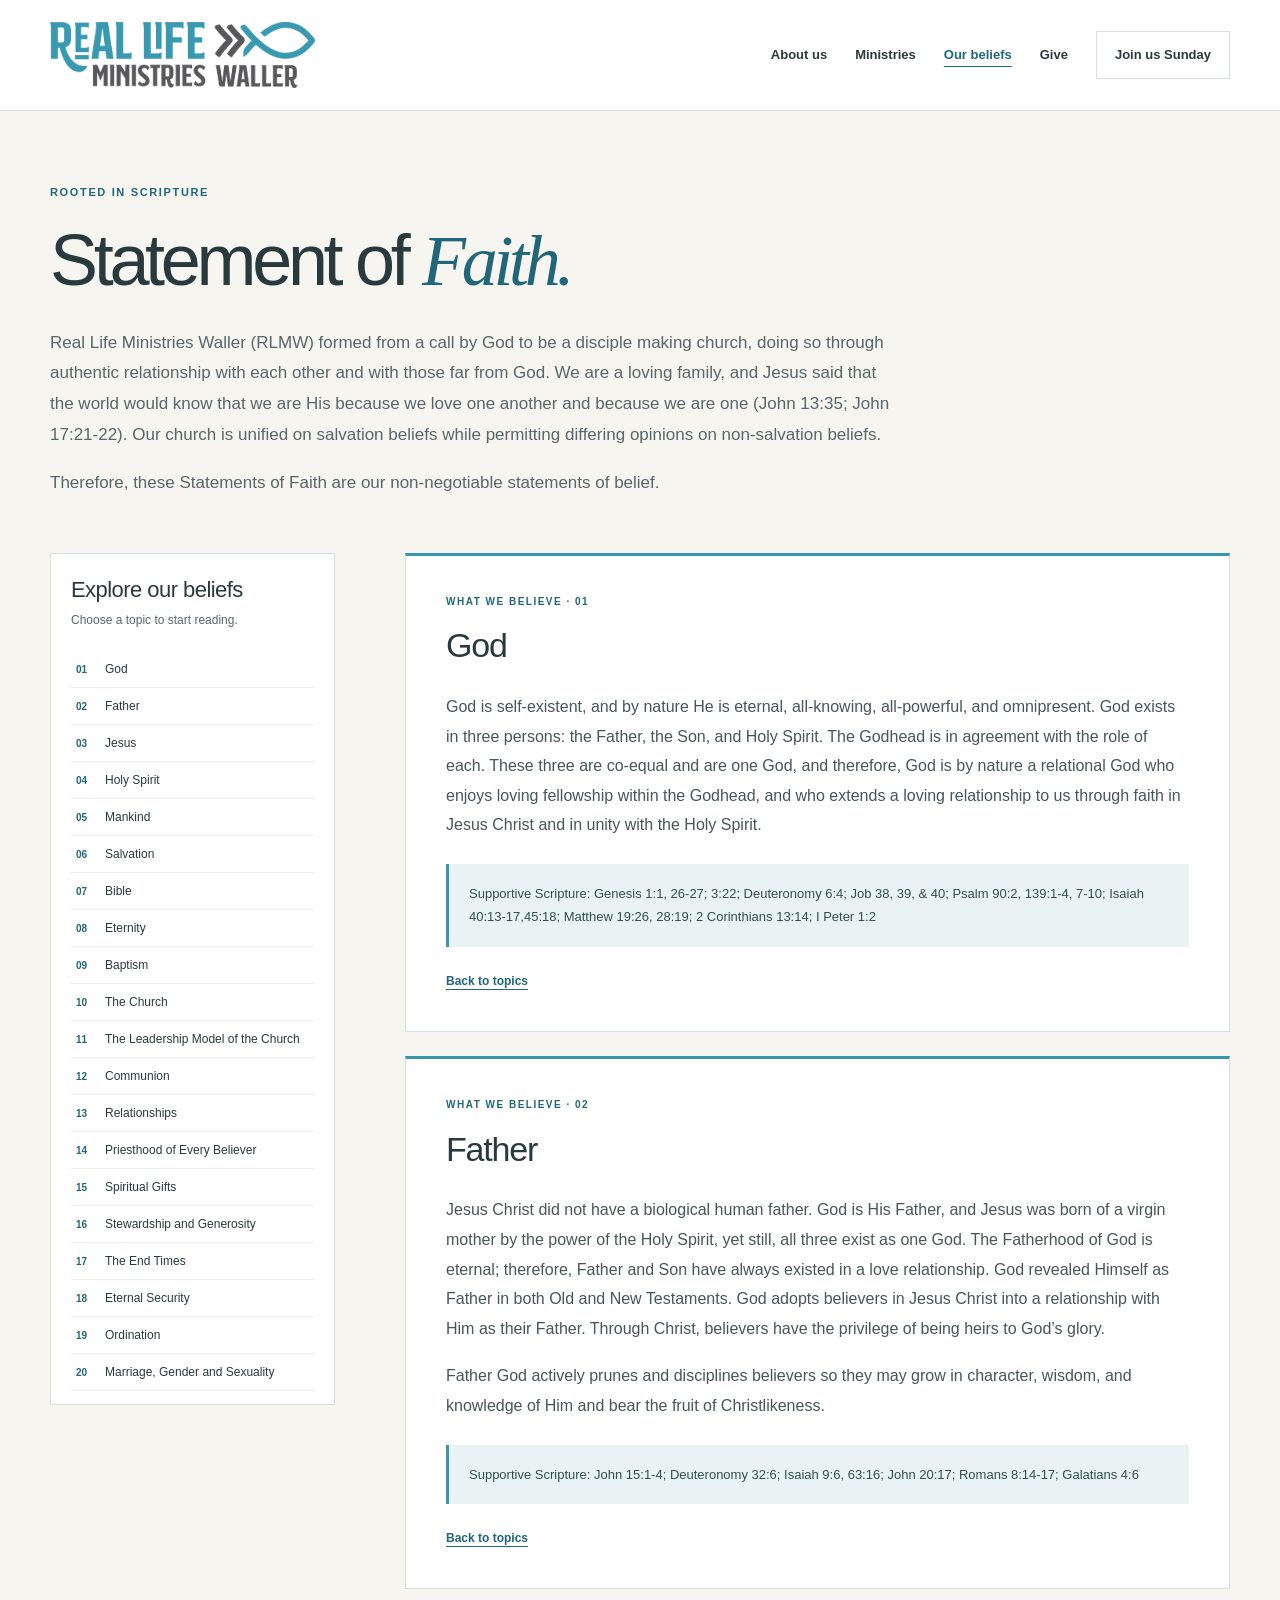
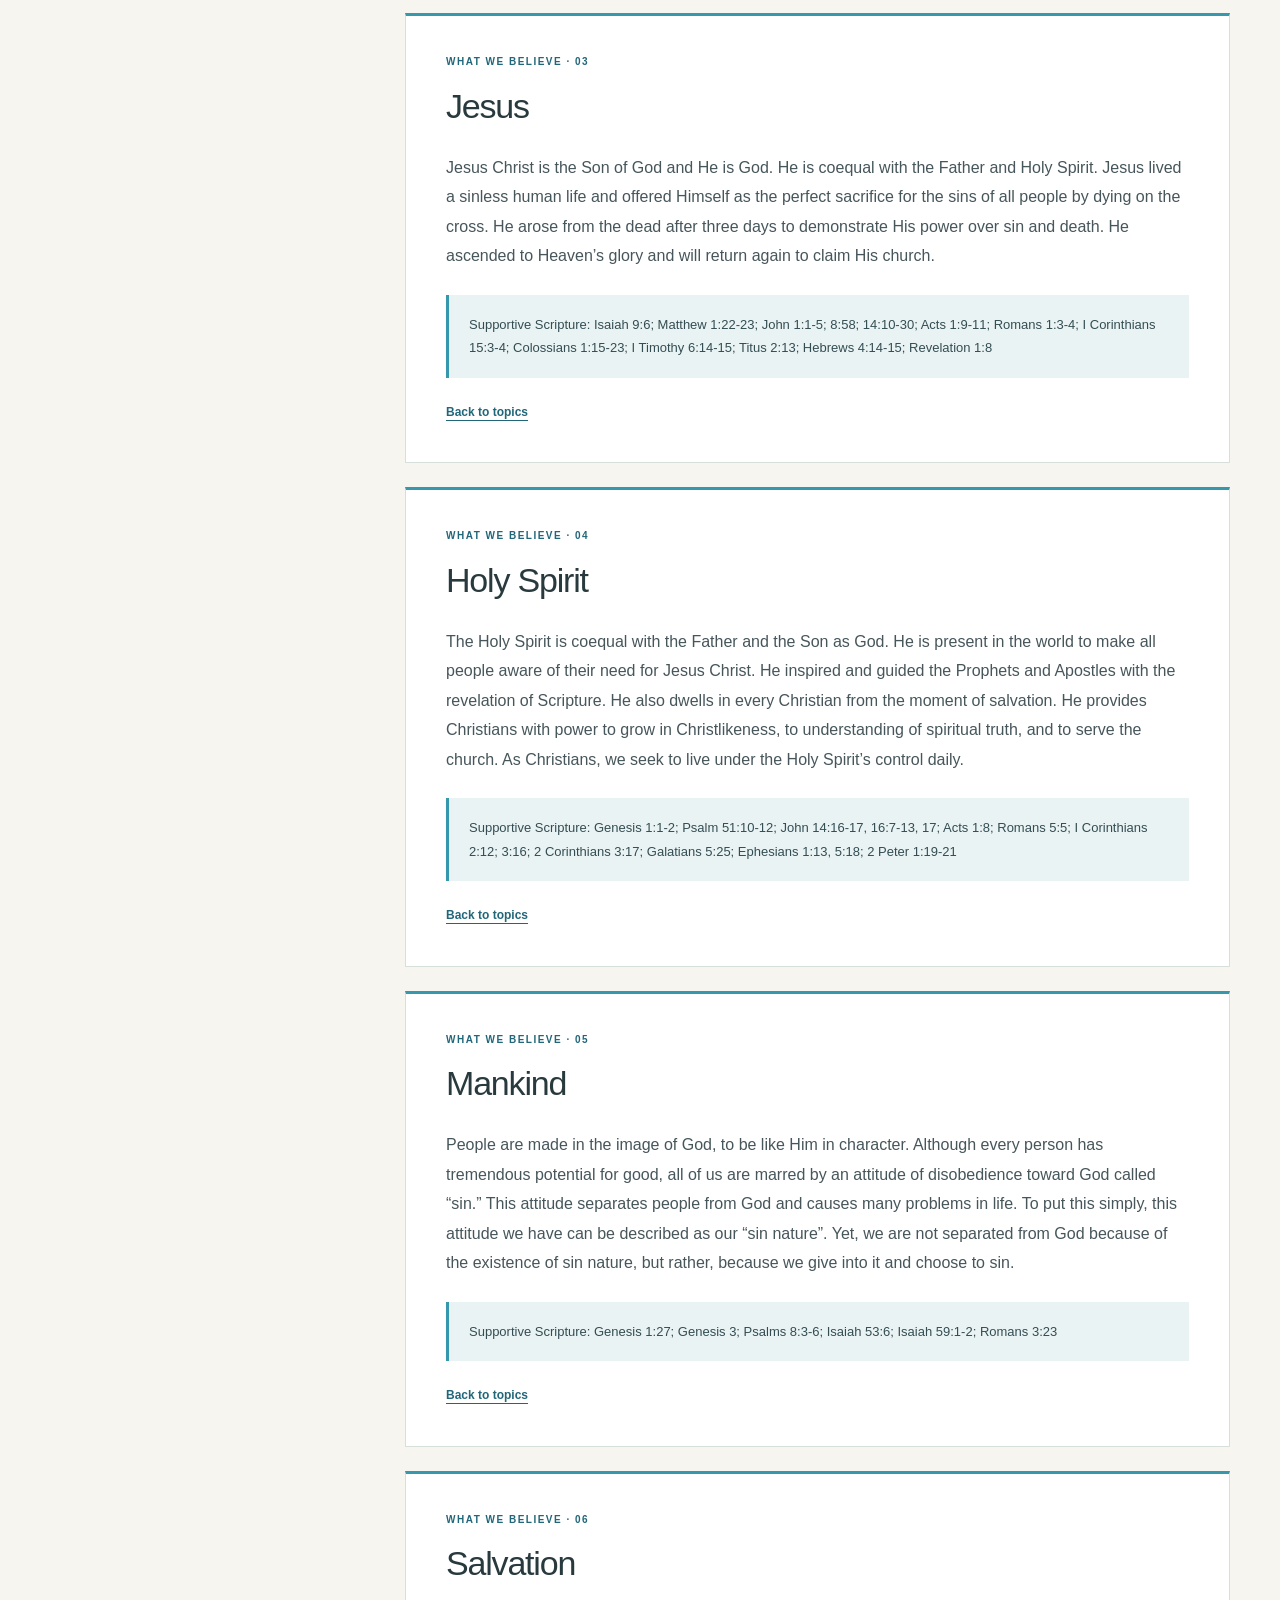
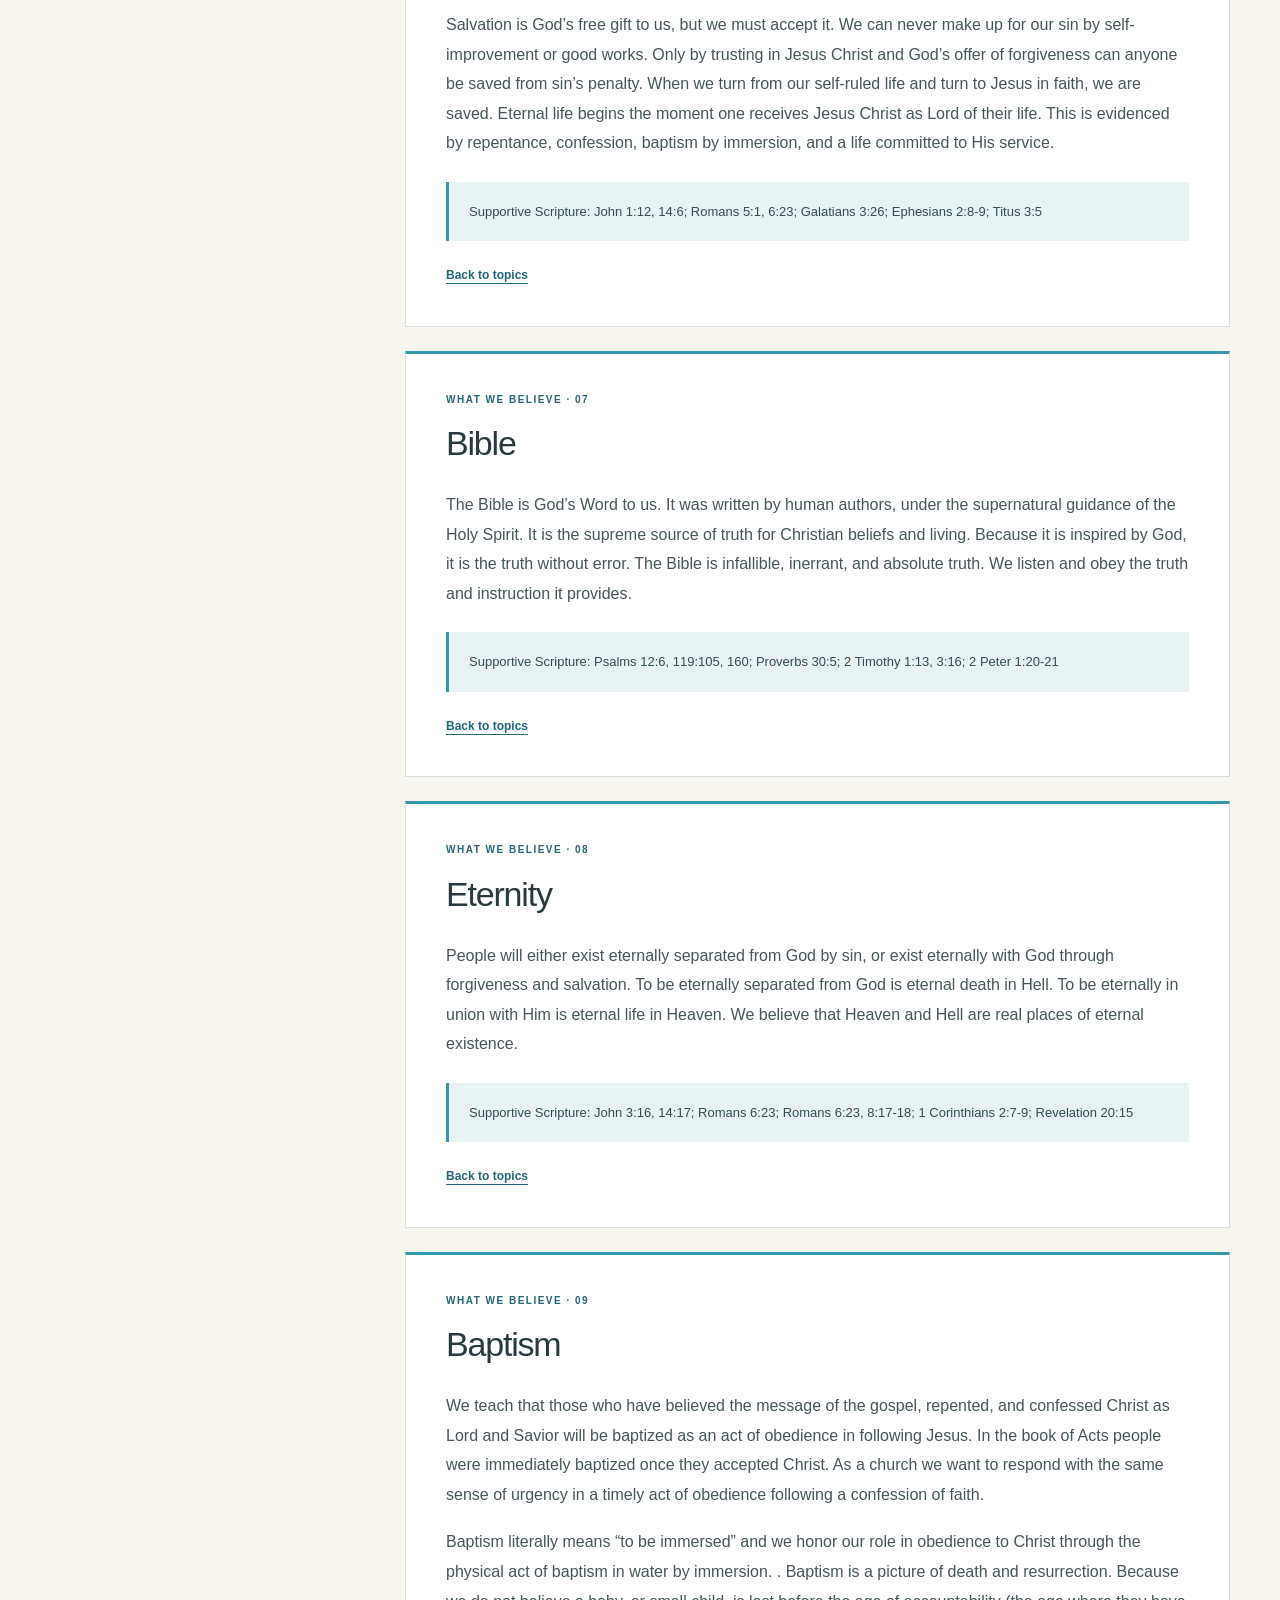
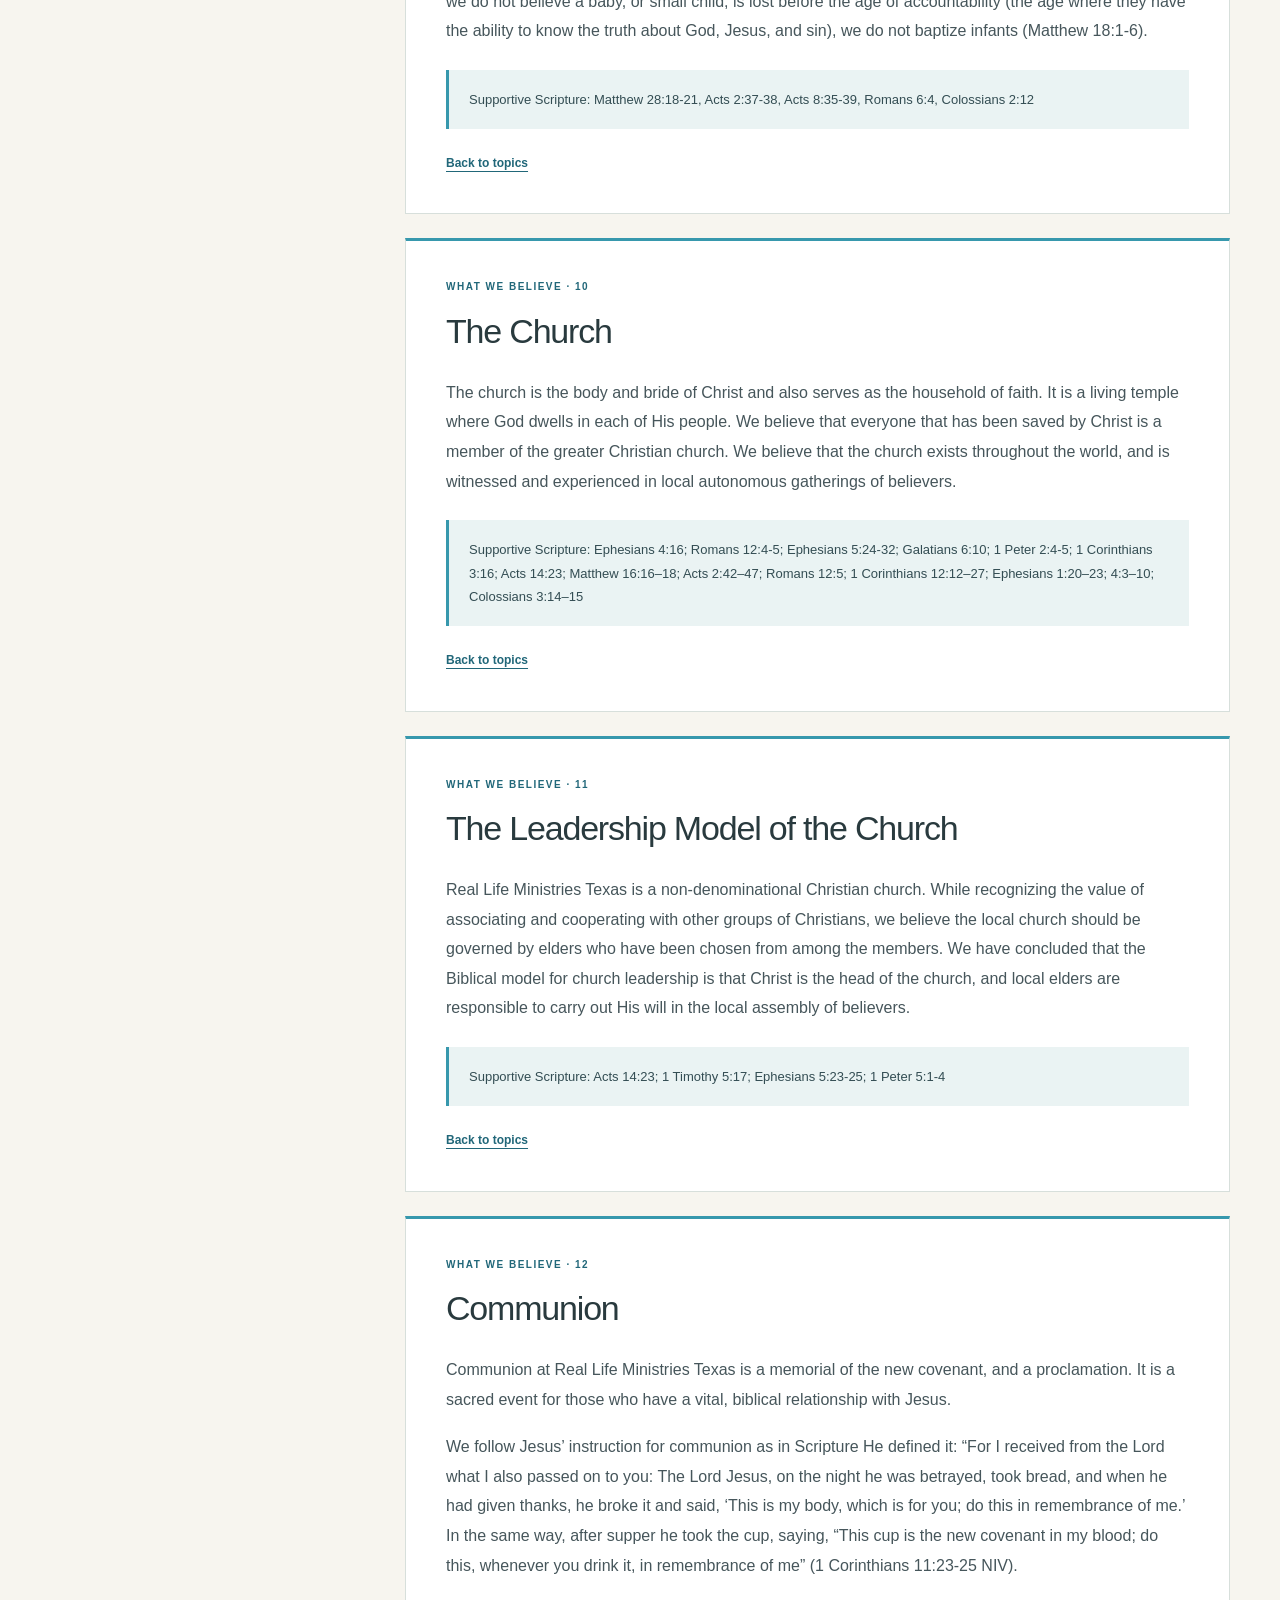
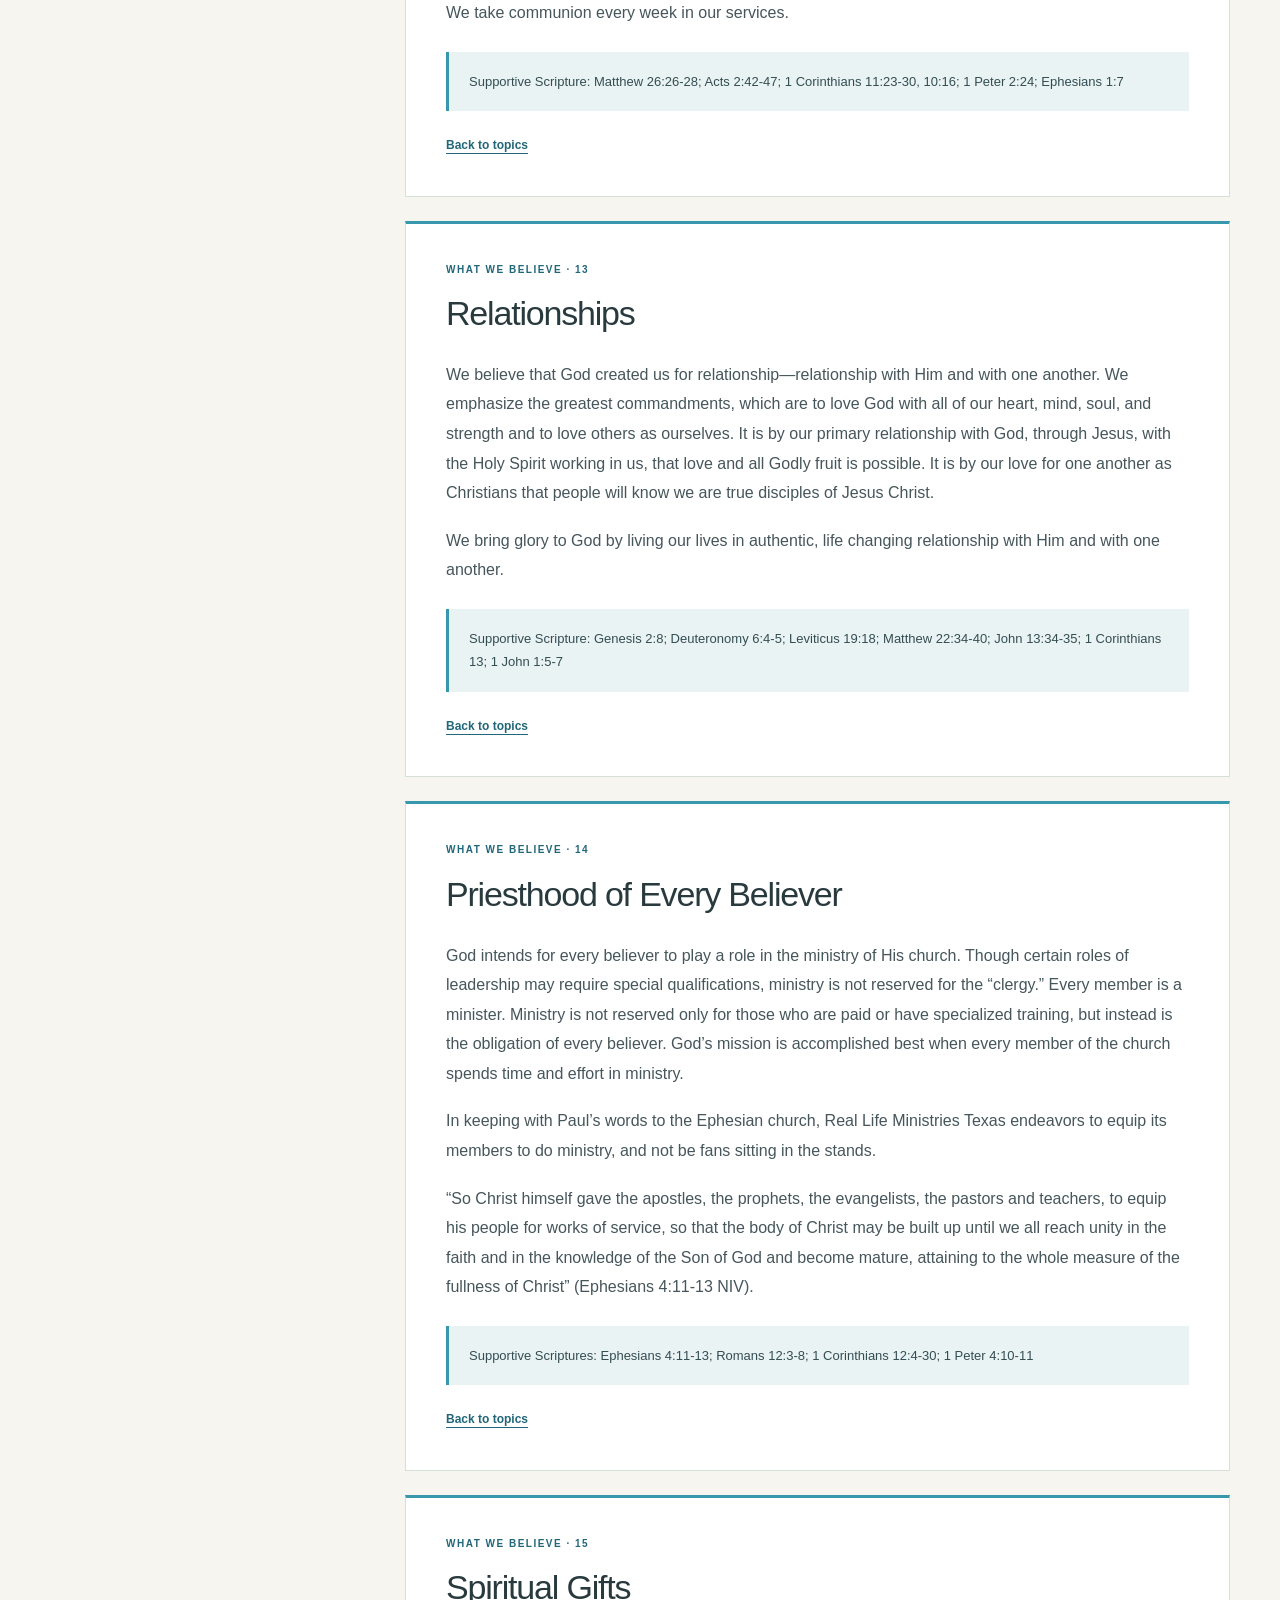
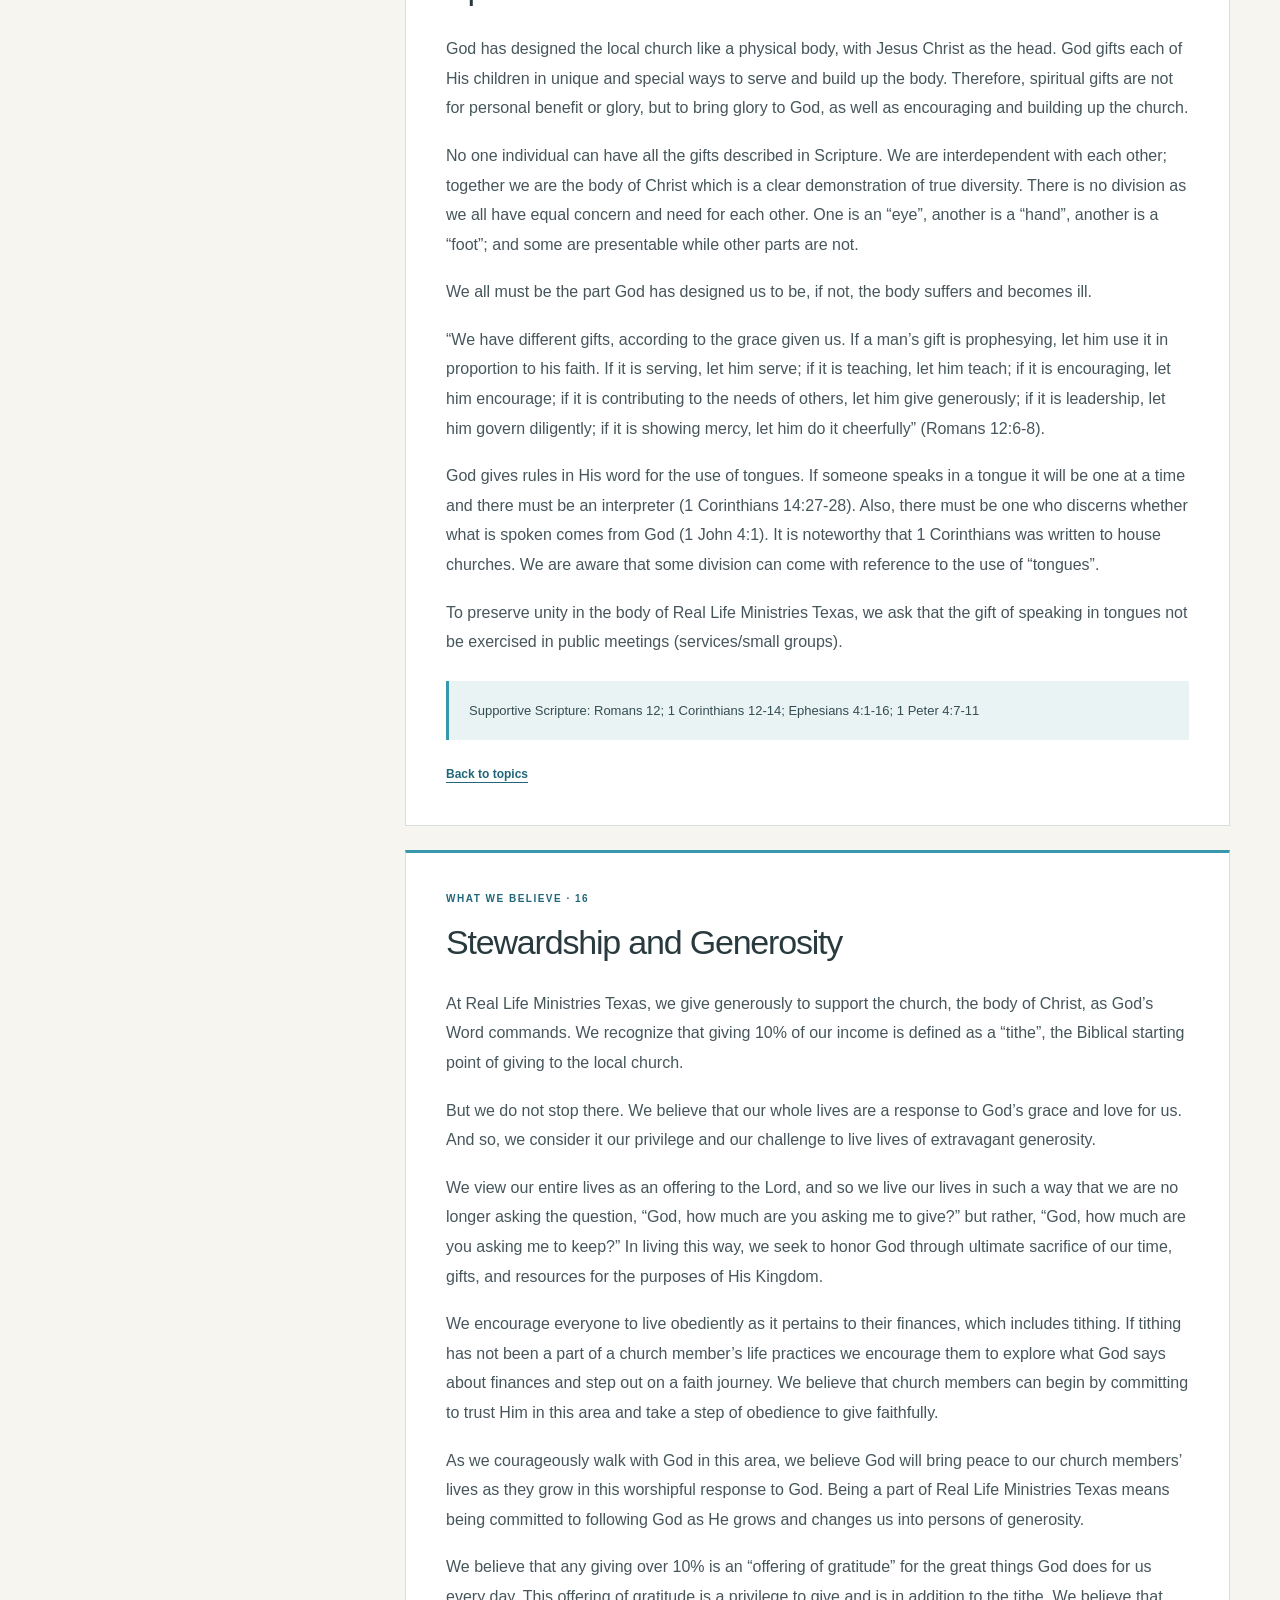
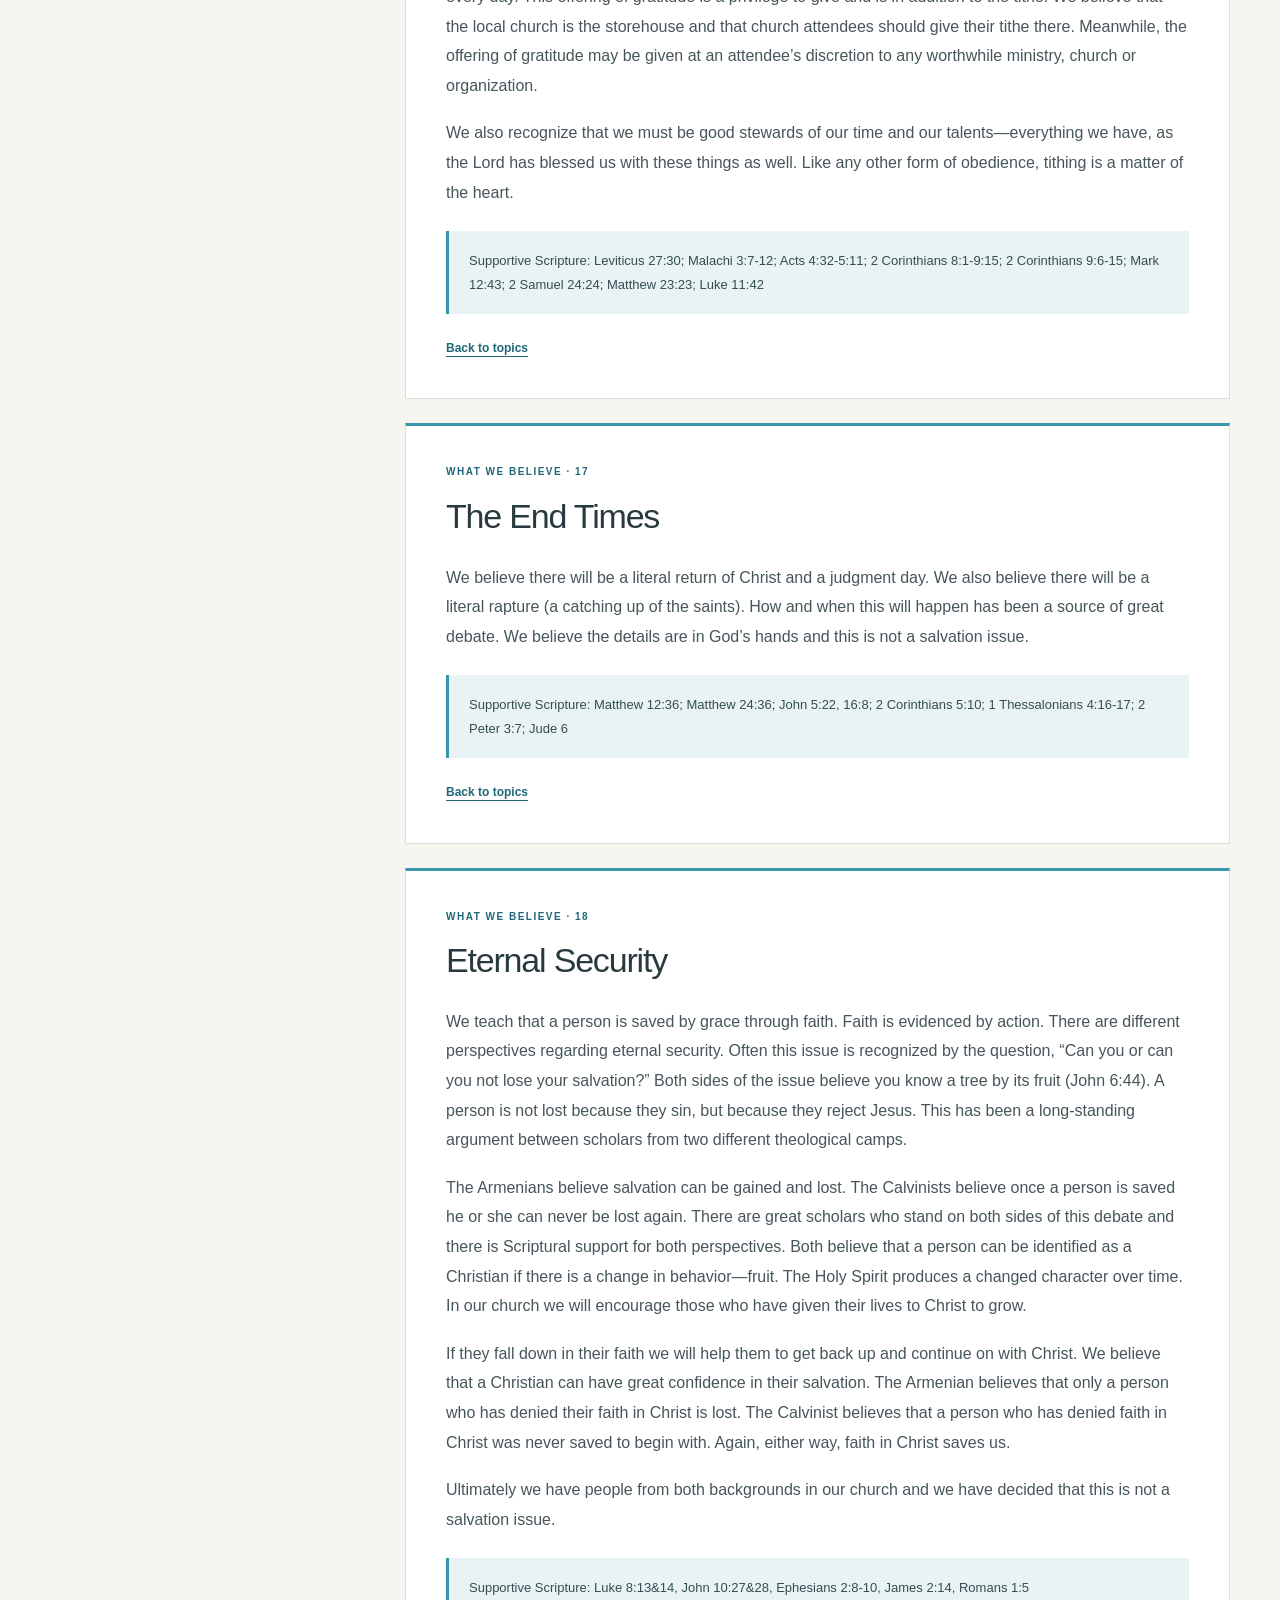
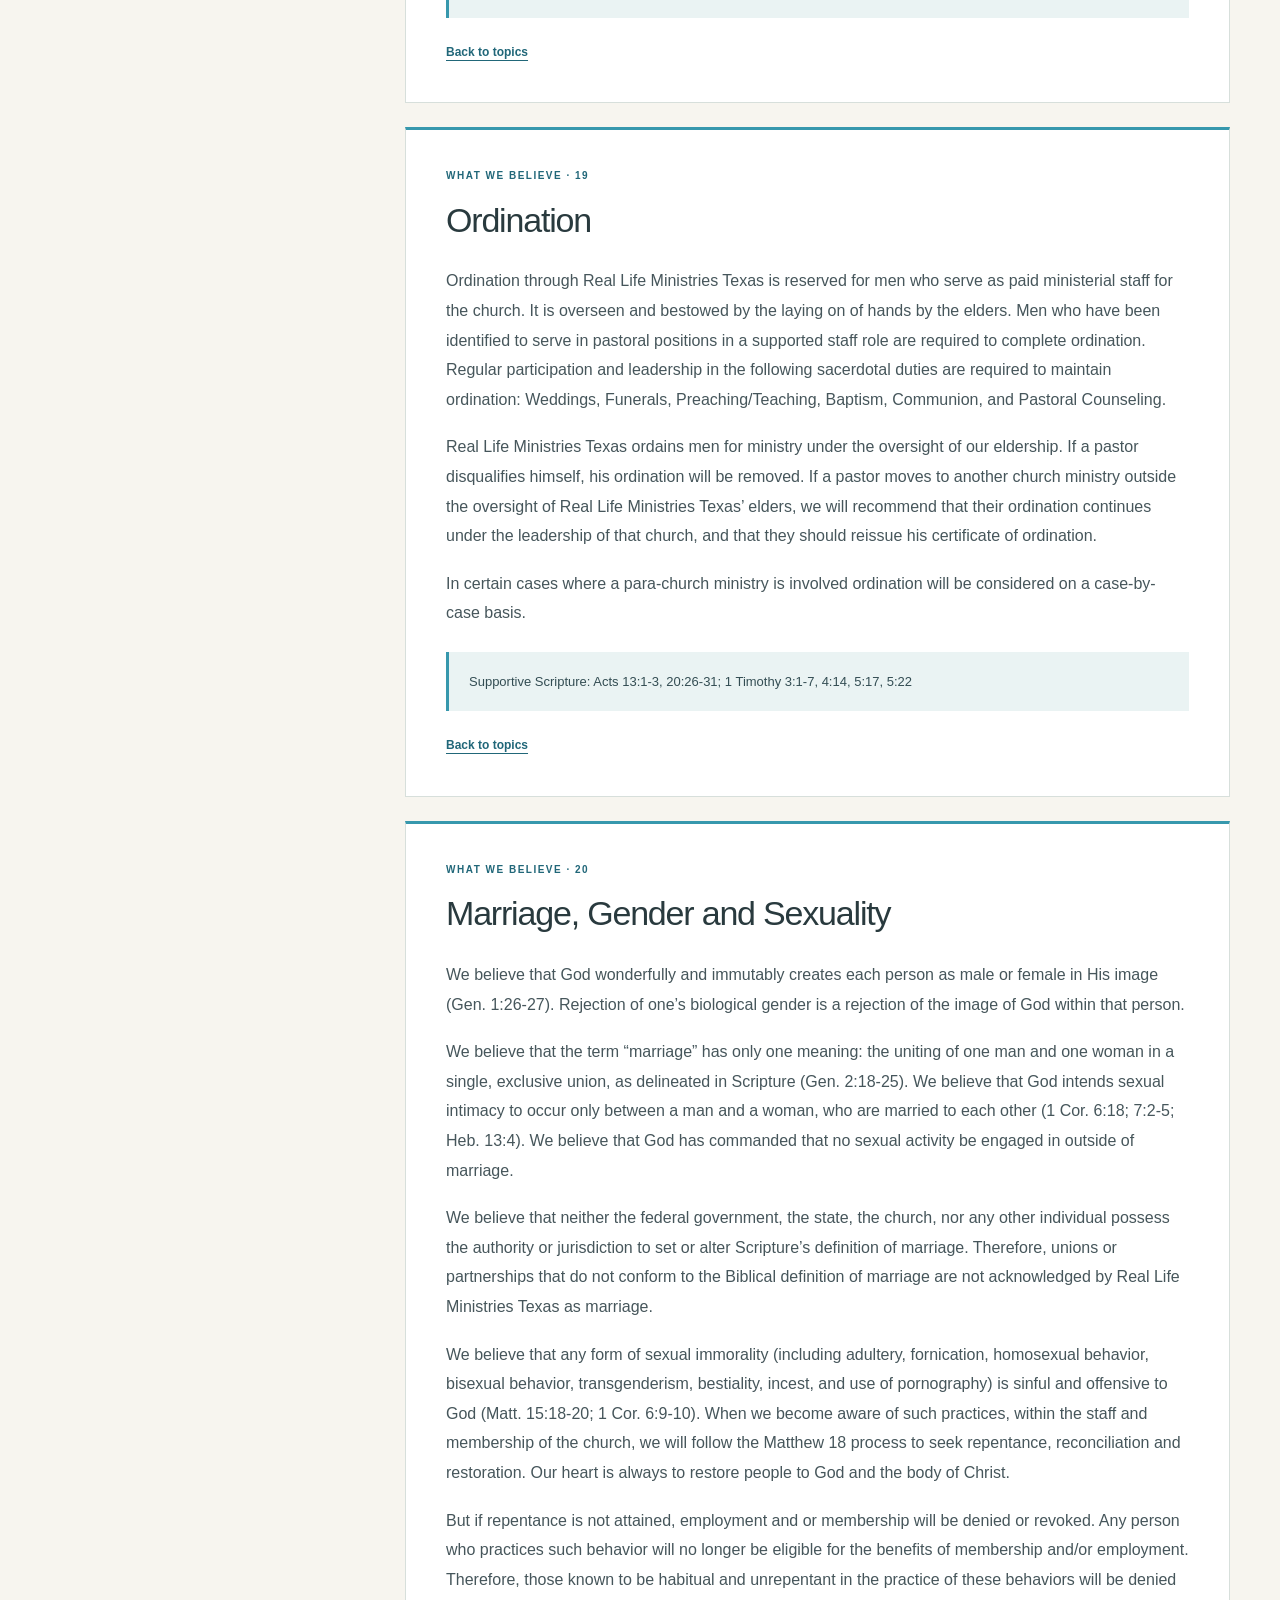
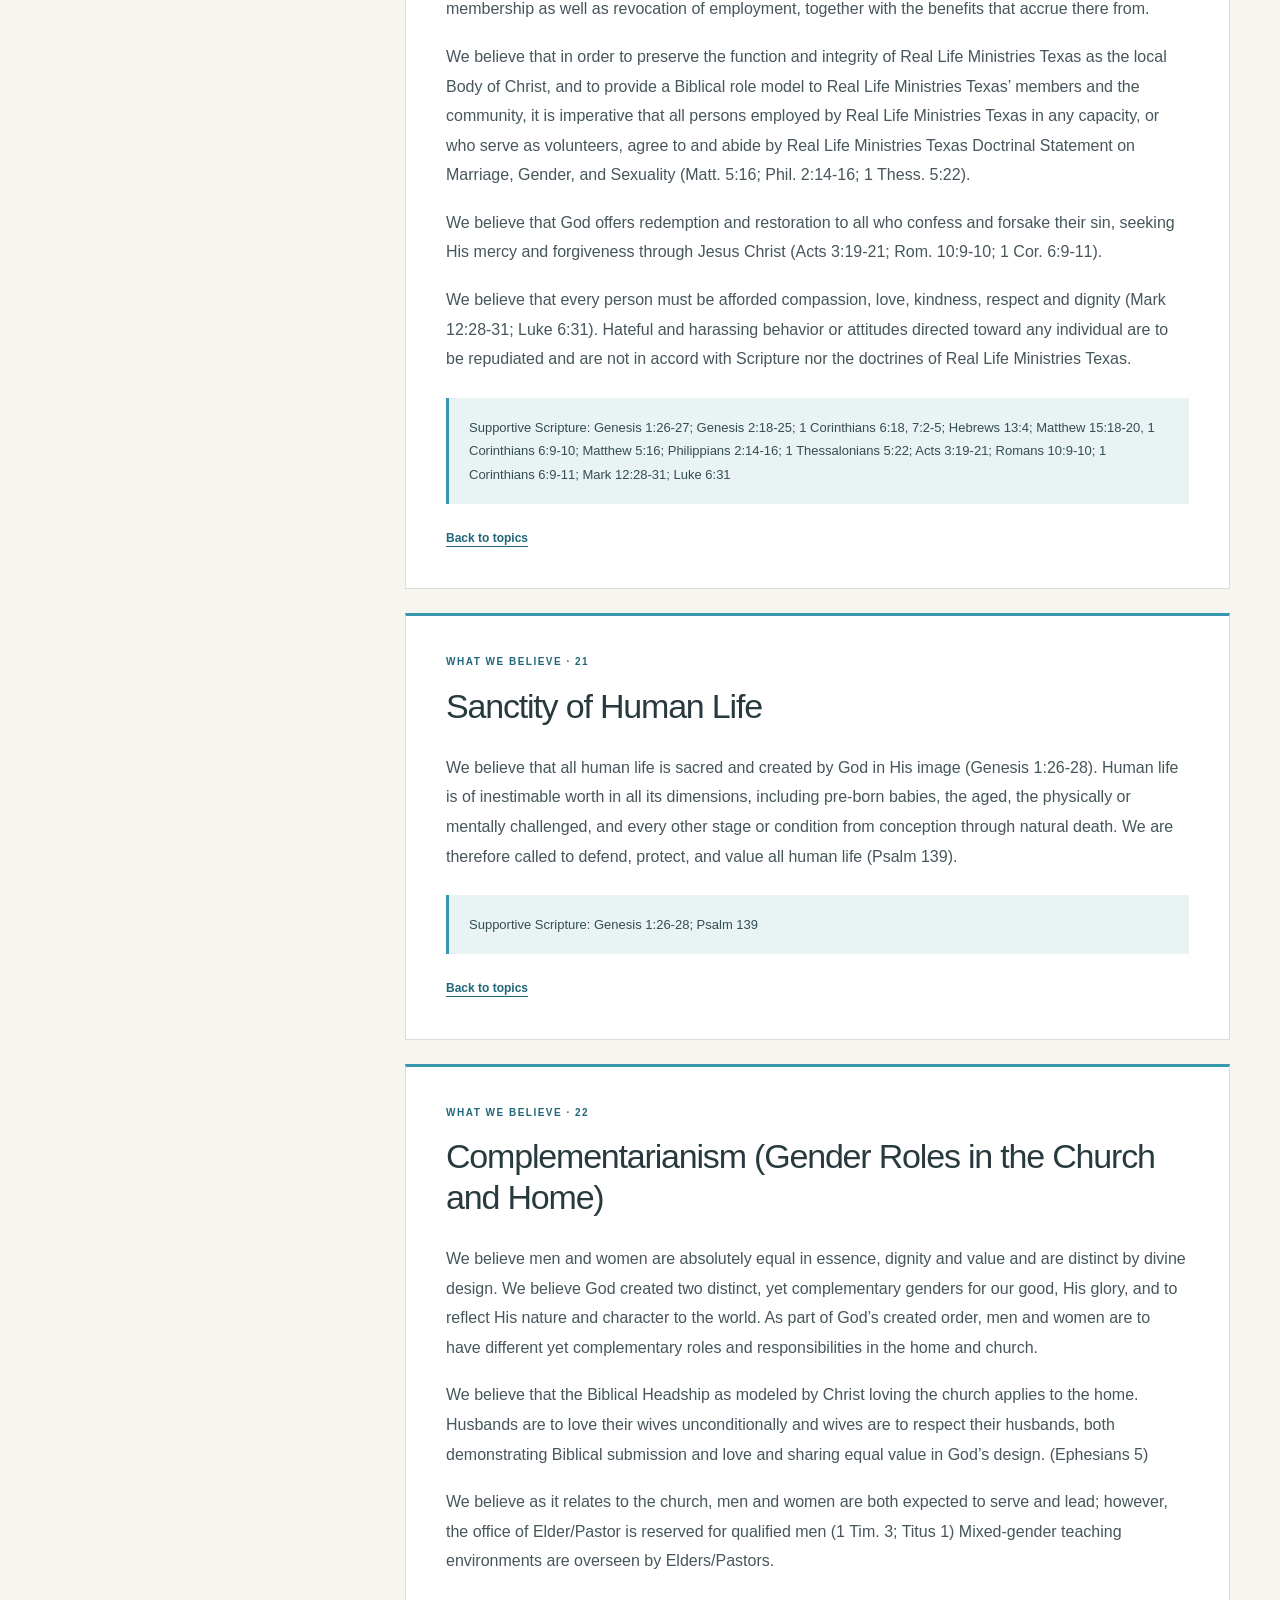
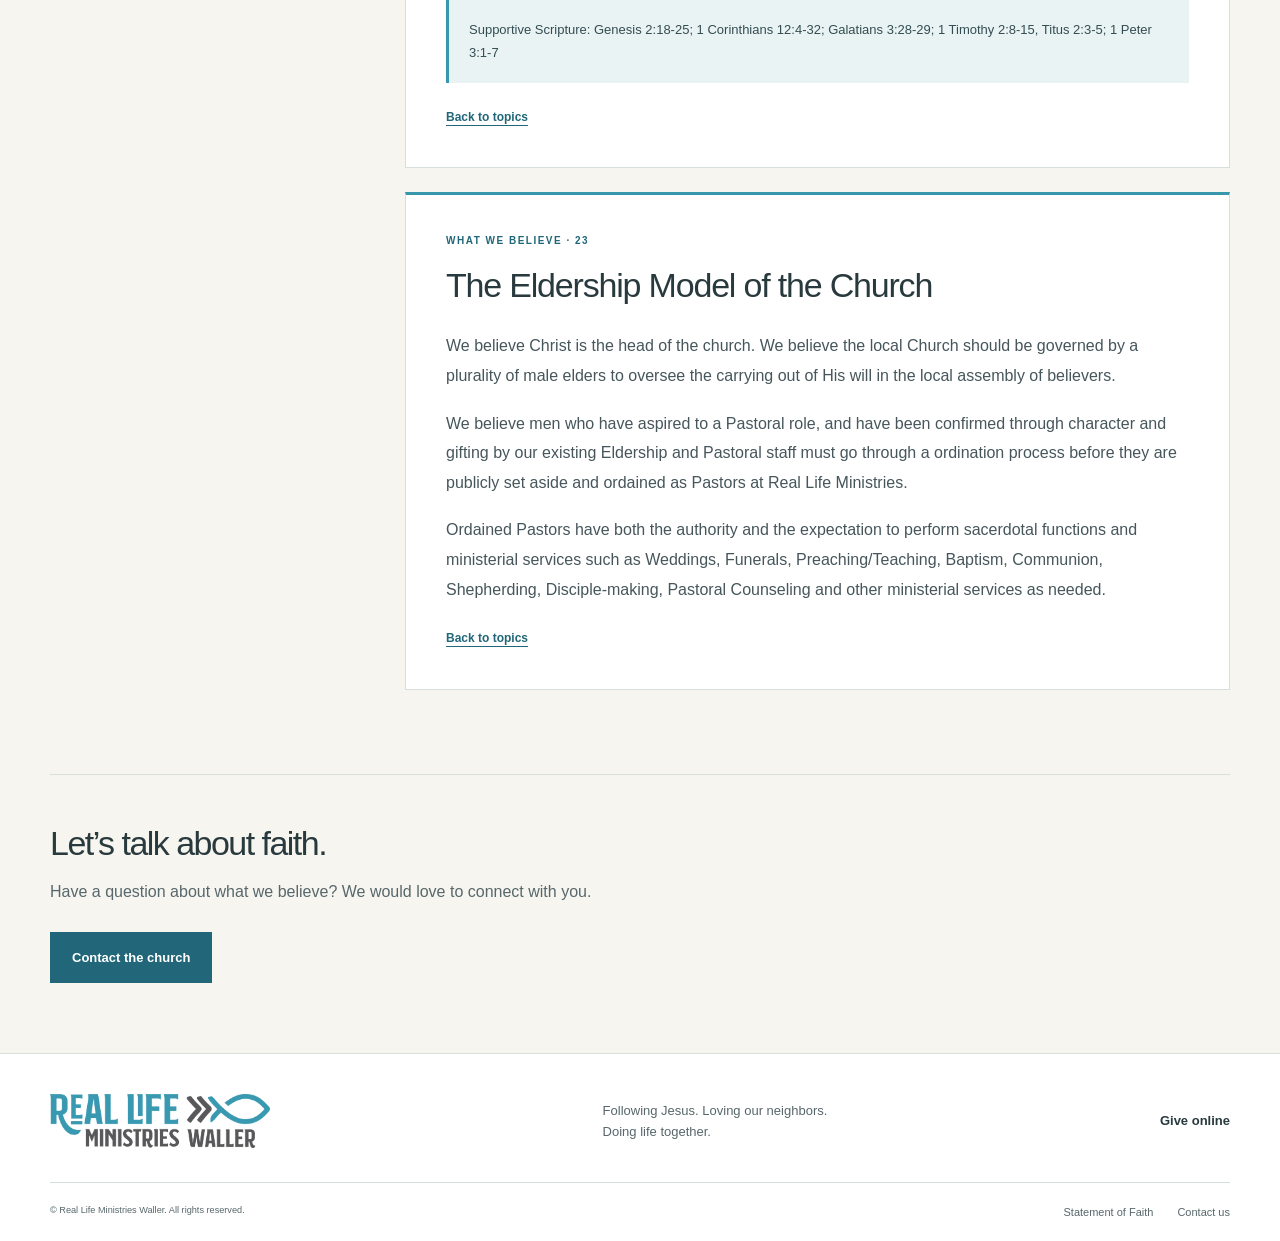
==== faith.html @ 3de6a99d "Expand church content and improve faith navigation" ====
<!doctype html>
<html lang="en"><head><meta charset="utf-8"><meta name="viewport" content="width=device-width, initial-scale=1"><meta name="description" content="Explore the Statement of Faith of Real Life Ministries Waller, with topic navigation and supporting Scripture."><meta name="theme-color" content="#3798ad"><title>Statement of Faith | Real Life Ministries Waller</title><link rel="stylesheet" href="styles.css"></head>
<body class="faith-page"><a class="skip-link" href="#main">Skip to content</a><header class="site-header">
    <div class="container header-inner">
      <a class="brand" href="index.html#" aria-label="Real Life Ministries Waller home"><img src="assets/waller-logo.png" alt="Real Life Ministries Waller" width="2702" height="666"></a>
      <nav aria-label="Main navigation"><a href="index.html#about">About us</a><a href="index.html#ministries">Ministries</a><a href="faith.html" aria-current="page">Our beliefs</a><a href="index.html#give">Give</a><a class="nav-visit" href="index.html#visit">Join us Sunday</a></nav>
    </div>
  </header><main id="main"><section class="faith-intro container"><p class="eyebrow">ROOTED IN SCRIPTURE</p><h1>Statement of <em>Faith.</em></h1><div class="faith-preface"><p>Real Life Ministries Waller (RLMW) formed from a call by God to be a disciple making church, doing so through authentic relationship with each other and with those far from God. We are a loving family, and Jesus said that the world would know that we are His because we love one another and because we are one (John 13:35; John 17:21-22). Our church is unified on salvation beliefs while permitting differing opinions on non-salvation beliefs.</p><p>Therefore, these Statements of Faith are our non-negotiable statements of belief.</p></div></section><div class="container faith-layout"><aside class="faith-sidebar" id="faith-topics"><h2>Explore our beliefs</h2><p>Choose a topic to start reading.</p><nav aria-label="Statement of Faith topics"><ol><li><a href="#god"><span>01</span>God</a></li>
<li><a href="#father"><span>02</span>Father</a></li>
<li><a href="#jesus"><span>03</span>Jesus</a></li>
<li><a href="#holy-spirit"><span>04</span>Holy Spirit</a></li>
<li><a href="#mankind"><span>05</span>Mankind</a></li>
<li><a href="#salvation"><span>06</span>Salvation</a></li>
<li><a href="#bible"><span>07</span>Bible</a></li>
<li><a href="#eternity"><span>08</span>Eternity</a></li>
<li><a href="#baptism"><span>09</span>Baptism</a></li>
<li><a href="#the-church"><span>10</span>The Church</a></li>
<li><a href="#the-leadership-model-of-the-church"><span>11</span>The Leadership Model of the Church</a></li>
<li><a href="#communion"><span>12</span>Communion</a></li>
<li><a href="#relationships"><span>13</span>Relationships</a></li>
<li><a href="#priesthood-of-every-believer"><span>14</span>Priesthood of Every Believer</a></li>
<li><a href="#spiritual-gifts"><span>15</span>Spiritual Gifts</a></li>
<li><a href="#stewardship-and-generosity"><span>16</span>Stewardship and Generosity</a></li>
<li><a href="#the-end-times"><span>17</span>The End Times</a></li>
<li><a href="#eternal-security"><span>18</span>Eternal Security</a></li>
<li><a href="#ordination"><span>19</span>Ordination</a></li>
<li><a href="#marriage-gender-and-sexuality"><span>20</span>Marriage, Gender and Sexuality</a></li>
<li><a href="#sanctity-of-human-life"><span>21</span>Sanctity of Human Life</a></li>
<li><a href="#complementarianism-gender-roles-in-the-church-and-home"><span>22</span>Complementarianism (Gender Roles in the Church and Home)</a></li>
<li><a href="#the-eldership-model-of-the-church"><span>23</span>The Eldership Model of the Church</a></li></ol></nav></aside><div class="beliefs"><article class="belief" id="god" aria-labelledby="god-heading"><p class="eyebrow">WHAT WE BELIEVE · 01</p><h2 id="god-heading"><a href="#god" title="Direct link to God">God</a></h2><p>God is self-existent, and by nature He is eternal, all-knowing, all-powerful, and omnipresent. God exists in three persons: the Father, the Son, and Holy Spirit. The Godhead is in agreement with the role of each. These three are co-equal and are one God, and therefore, God is by nature a relational God who enjoys loving fellowship within the Godhead, and who extends a loving relationship to us through faith in Jesus Christ and in unity with the Holy Spirit.</p>
<p class="scripture">Supportive Scripture: Genesis 1:1, 26-27; 3:22; Deuteronomy 6:4; Job 38, 39, &amp; 40; Psalm 90:2, 139:1-4, 7-10; Isaiah 40:13-17,45:18; Matthew 19:26, 28:19; 2 Corinthians 13:14; I Peter 1:2</p><a class="back-top" href="#faith-topics">Back to topics</a></article>
<article class="belief" id="father" aria-labelledby="father-heading"><p class="eyebrow">WHAT WE BELIEVE · 02</p><h2 id="father-heading"><a href="#father" title="Direct link to Father">Father</a></h2><p>Jesus Christ did not have a biological human father. God is His Father, and Jesus was born of a virgin mother by the power of the Holy Spirit, yet still, all three exist as one God. The Fatherhood of God is eternal; therefore, Father and Son have always existed in a love relationship. God revealed Himself as Father in both Old and New Testaments. God adopts believers in Jesus Christ into a relationship with Him as their Father. Through Christ, believers have the privilege of being heirs to God’s glory.</p>
<p>Father God actively prunes and disciplines believers so they may grow in character, wisdom, and knowledge of Him and bear the fruit of Christlikeness.</p>
<p class="scripture">Supportive Scripture: John 15:1-4; Deuteronomy 32:6; Isaiah 9:6, 63:16; John 20:17; Romans 8:14-17; Galatians 4:6</p><a class="back-top" href="#faith-topics">Back to topics</a></article>
<article class="belief" id="jesus" aria-labelledby="jesus-heading"><p class="eyebrow">WHAT WE BELIEVE · 03</p><h2 id="jesus-heading"><a href="#jesus" title="Direct link to Jesus">Jesus</a></h2><p>Jesus Christ is the Son of God and He is God. He is coequal with the Father and Holy Spirit. Jesus lived a sinless human life and offered Himself as the perfect sacrifice for the sins of all people by dying on the cross. He arose from the dead after three days to demonstrate His power over sin and death. He ascended to Heaven’s glory and will return again to claim His church.</p>
<p class="scripture">Supportive Scripture: Isaiah 9:6; Matthew 1:22-23; John 1:1-5; 8:58; 14:10-30; Acts 1:9-11; Romans 1:3-4; I Corinthians 15:3-4; Colossians 1:15-23; I Timothy 6:14-15; Titus 2:13; Hebrews 4:14-15; Revelation 1:8</p><a class="back-top" href="#faith-topics">Back to topics</a></article>
<article class="belief" id="holy-spirit" aria-labelledby="holy-spirit-heading"><p class="eyebrow">WHAT WE BELIEVE · 04</p><h2 id="holy-spirit-heading"><a href="#holy-spirit" title="Direct link to Holy Spirit">Holy Spirit</a></h2><p>The Holy Spirit is coequal with the Father and the Son as God. He is present in the world to make all people aware of their need for Jesus Christ. He inspired and guided the Prophets and Apostles with the revelation of Scripture. He also dwells in every Christian from the moment of salvation. He provides Christians with power to grow in Christlikeness, to understanding of spiritual truth, and to serve the church. As Christians, we seek to live under the Holy Spirit’s control daily.</p>
<p class="scripture">Supportive Scripture: Genesis 1:1-2; Psalm 51:10-12; John 14:16-17, 16:7-13, 17; Acts 1:8; Romans 5:5; I Corinthians 2:12; 3:16; 2 Corinthians 3:17; Galatians 5:25; Ephesians 1:13, 5:18; 2 Peter 1:19-21</p><a class="back-top" href="#faith-topics">Back to topics</a></article>
<article class="belief" id="mankind" aria-labelledby="mankind-heading"><p class="eyebrow">WHAT WE BELIEVE · 05</p><h2 id="mankind-heading"><a href="#mankind" title="Direct link to Mankind">Mankind</a></h2><p>People are made in the image of God, to be like Him in character. Although every person has tremendous potential for good, all of us are marred by an attitude of disobedience toward God called “sin.” This attitude separates people from God and causes many problems in life. To put this simply, this attitude we have can be described as our “sin nature”. Yet, we are not separated from God because of the existence of sin nature, but rather, because we give into it and choose to sin.</p>
<p class="scripture">Supportive Scripture: Genesis 1:27; Genesis 3; Psalms 8:3-6; Isaiah 53:6; Isaiah 59:1-2; Romans 3:23</p><a class="back-top" href="#faith-topics">Back to topics</a></article>
<article class="belief" id="salvation" aria-labelledby="salvation-heading"><p class="eyebrow">WHAT WE BELIEVE · 06</p><h2 id="salvation-heading"><a href="#salvation" title="Direct link to Salvation">Salvation</a></h2><p>Salvation is God’s free gift to us, but we must accept it. We can never make up for our sin by self-improvement or good works. Only by trusting in Jesus Christ and God’s offer of forgiveness can anyone be saved from sin’s penalty. When we turn from our self-ruled life and turn to Jesus in faith, we are saved. Eternal life begins the moment one receives Jesus Christ as Lord of their life. This is evidenced by repentance, confession, baptism by immersion, and a life committed to His service.</p>
<p class="scripture">Supportive Scripture: John 1:12, 14:6; Romans 5:1, 6:23; Galatians 3:26; Ephesians 2:8-9; Titus 3:5</p><a class="back-top" href="#faith-topics">Back to topics</a></article>
<article class="belief" id="bible" aria-labelledby="bible-heading"><p class="eyebrow">WHAT WE BELIEVE · 07</p><h2 id="bible-heading"><a href="#bible" title="Direct link to Bible">Bible</a></h2><p>The Bible is God’s Word to us. It was written by human authors, under the supernatural guidance of the Holy Spirit. It is the supreme source of truth for Christian beliefs and living. Because it is inspired by God, it is the truth without error. The Bible is infallible, inerrant, and absolute truth. We listen and obey the truth and instruction it provides.</p>
<p class="scripture">Supportive Scripture: Psalms 12:6, 119:105, 160; Proverbs 30:5; 2 Timothy 1:13, 3:16; 2 Peter 1:20-21</p><a class="back-top" href="#faith-topics">Back to topics</a></article>
<article class="belief" id="eternity" aria-labelledby="eternity-heading"><p class="eyebrow">WHAT WE BELIEVE · 08</p><h2 id="eternity-heading"><a href="#eternity" title="Direct link to Eternity">Eternity</a></h2><p>People will either exist eternally separated from God by sin, or exist eternally with God through forgiveness and salvation. To be eternally separated from God is eternal death in Hell. To be eternally in union with Him is eternal life in Heaven. We believe that Heaven and Hell are real places of eternal existence.</p>
<p class="scripture">Supportive Scripture: John 3:16, 14:17; Romans 6:23; Romans 6:23, 8:17-18; 1 Corinthians 2:7-9; Revelation 20:15</p><a class="back-top" href="#faith-topics">Back to topics</a></article>
<article class="belief" id="baptism" aria-labelledby="baptism-heading"><p class="eyebrow">WHAT WE BELIEVE · 09</p><h2 id="baptism-heading"><a href="#baptism" title="Direct link to Baptism">Baptism</a></h2><p>We teach that those who have believed the message of the gospel, repented, and confessed Christ as Lord and Savior will be baptized as an act of obedience in following Jesus. In the book of Acts people were immediately baptized once they accepted Christ. As a church we want to respond with the same sense of urgency in a timely act of obedience following a confession of faith.</p>
<p>Baptism literally means “to be immersed” and we honor our role in obedience to Christ through the physical act of baptism in water by immersion. . Baptism is a picture of death and resurrection. Because we do not believe a baby, or small child, is lost before the age of accountability (the age where they have the ability to know the truth about God, Jesus, and sin), we do not baptize infants (Matthew 18:1-6).</p>
<p class="scripture">Supportive Scripture: Matthew 28:18-21, Acts 2:37-38, Acts 8:35-39, Romans 6:4, Colossians 2:12</p><a class="back-top" href="#faith-topics">Back to topics</a></article>
<article class="belief" id="the-church" aria-labelledby="the-church-heading"><p class="eyebrow">WHAT WE BELIEVE · 10</p><h2 id="the-church-heading"><a href="#the-church" title="Direct link to The Church">The Church</a></h2><p>The church is the body and bride of Christ and also serves as the household of faith. It is a living temple where God dwells in each of His people. We believe that everyone that has been saved by Christ is a member of the greater Christian church. We believe that the church exists throughout the world, and is witnessed and experienced in local autonomous gatherings of believers.</p>
<p class="scripture">Supportive Scripture: Ephesians 4:16; Romans 12:4-5; Ephesians 5:24-32; Galatians 6:10; 1 Peter 2:4-5; 1 Corinthians 3:16; Acts 14:23; Matthew 16:16–18; Acts 2:42–47; Romans 12:5; 1 Corinthians 12:12–27; Ephesians 1:20–23; 4:3–10; Colossians 3:14–15</p><a class="back-top" href="#faith-topics">Back to topics</a></article>
<article class="belief" id="the-leadership-model-of-the-church" aria-labelledby="the-leadership-model-of-the-church-heading"><p class="eyebrow">WHAT WE BELIEVE · 11</p><h2 id="the-leadership-model-of-the-church-heading"><a href="#the-leadership-model-of-the-church" title="Direct link to The Leadership Model of the Church">The Leadership Model of the Church</a></h2><p>Real Life Ministries Texas is a non-denominational Christian church. While recognizing the value of associating and cooperating with other groups of Christians, we believe the local church should be governed by elders who have been chosen from among the members. We have concluded that the Biblical model for church leadership is that Christ is the head of the church, and local elders are responsible to carry out His will in the local assembly of believers.</p>
<p class="scripture">Supportive Scripture: Acts 14:23; 1 Timothy 5:17; Ephesians 5:23-25; 1 Peter 5:1-4</p><a class="back-top" href="#faith-topics">Back to topics</a></article>
<article class="belief" id="communion" aria-labelledby="communion-heading"><p class="eyebrow">WHAT WE BELIEVE · 12</p><h2 id="communion-heading"><a href="#communion" title="Direct link to Communion">Communion</a></h2><p>Communion at Real Life Ministries Texas is a memorial of the new covenant, and a proclamation. It is a sacred event for those who have a vital, biblical relationship with Jesus.</p>
<p>We follow Jesus’ instruction for communion as in Scripture He defined it: “For I received from the Lord what I also passed on to you: The Lord Jesus, on the night he was betrayed, took bread, and when he had given thanks, he broke it and said, ‘This is my body, which is for you; do this in remembrance of me.’ In the same way, after supper he took the cup, saying, “This cup is the new covenant in my blood; do this, whenever you drink it, in remembrance of me” (1 Corinthians 11:23-25 NIV).</p>
<p>We take communion every week in our services.</p>
<p class="scripture">Supportive Scripture: Matthew 26:26-28; Acts 2:42-47; 1 Corinthians 11:23-30, 10:16; 1 Peter 2:24; Ephesians 1:7</p><a class="back-top" href="#faith-topics">Back to topics</a></article>
<article class="belief" id="relationships" aria-labelledby="relationships-heading"><p class="eyebrow">WHAT WE BELIEVE · 13</p><h2 id="relationships-heading"><a href="#relationships" title="Direct link to Relationships">Relationships</a></h2><p>We believe that God created us for relationship—relationship with Him and with one another. We emphasize the greatest commandments, which are to love God with all of our heart, mind, soul, and strength and to love others as ourselves. It is by our primary relationship with God, through Jesus, with the Holy Spirit working in us, that love and all Godly fruit is possible. It is by our love for one another as Christians that people will know we are true disciples of Jesus Christ.</p>
<p>We bring glory to God by living our lives in authentic, life changing relationship with Him and with one another.</p>
<p class="scripture">Supportive Scripture: Genesis 2:8; Deuteronomy 6:4-5; Leviticus 19:18; Matthew 22:34-40; John 13:34-35; 1 Corinthians 13; 1 John 1:5-7</p><a class="back-top" href="#faith-topics">Back to topics</a></article>
<article class="belief" id="priesthood-of-every-believer" aria-labelledby="priesthood-of-every-believer-heading"><p class="eyebrow">WHAT WE BELIEVE · 14</p><h2 id="priesthood-of-every-believer-heading"><a href="#priesthood-of-every-believer" title="Direct link to Priesthood of Every Believer">Priesthood of Every Believer</a></h2><p>God intends for every believer to play a role in the ministry of His church. Though certain roles of leadership may require special qualifications, ministry is not reserved for the “clergy.” Every member is a minister. Ministry is not reserved only for those who are paid or have specialized training, but instead is the obligation of every believer. God’s mission is accomplished best when every member of the church spends time and effort in ministry.</p>
<p>In keeping with Paul’s words to the Ephesian church, Real Life Ministries Texas endeavors to equip its members to do ministry, and not be fans sitting in the stands.</p>
<p>“So Christ himself gave the apostles, the prophets, the evangelists, the pastors and teachers, to equip his people for works of service, so that the body of Christ may be built up until we all reach unity in the faith and in the knowledge of the Son of God and become mature, attaining to the whole measure of the fullness of Christ” (Ephesians 4:11-13 NIV).</p>
<p class="scripture">Supportive Scriptures: Ephesians 4:11-13; Romans 12:3-8; 1 Corinthians 12:4-30; 1 Peter 4:10-11</p><a class="back-top" href="#faith-topics">Back to topics</a></article>
<article class="belief" id="spiritual-gifts" aria-labelledby="spiritual-gifts-heading"><p class="eyebrow">WHAT WE BELIEVE · 15</p><h2 id="spiritual-gifts-heading"><a href="#spiritual-gifts" title="Direct link to Spiritual Gifts">Spiritual Gifts</a></h2><p>God has designed the local church like a physical body, with Jesus Christ as the head. God gifts each of His children in unique and special ways to serve and build up the body. Therefore, spiritual gifts are not for personal benefit or glory, but to bring glory to God, as well as encouraging and building up the church.</p>
<p>No one individual can have all the gifts described in Scripture. We are interdependent with each other; together we are the body of Christ which is a clear demonstration of true diversity. There is no division as we all have equal concern and need for each other. One is an “eye”, another is a “hand”, another is a “foot”; and some are presentable while other parts are not.</p>
<p>We all must be the part God has designed us to be, if not, the body suffers and becomes ill.</p>
<p>“We have different gifts, according to the grace given us. If a man’s gift is prophesying, let him use it in proportion to his faith. If it is serving, let him serve; if it is teaching, let him teach; if it is encouraging, let him encourage; if it is contributing to the needs of others, let him give generously; if it is leadership, let him govern diligently; if it is showing mercy, let him do it cheerfully” (Romans 12:6-8).</p>
<p>God gives rules in His word for the use of tongues. If someone speaks in a tongue it will be one at a time and there must be an interpreter (1 Corinthians 14:27-28). Also, there must be one who discerns whether what is spoken comes from God (1 John 4:1). It is noteworthy that 1 Corinthians was written to house churches. We are aware that some division can come with reference to the use of “tongues”.</p>
<p>To preserve unity in the body of Real Life Ministries Texas, we ask that the gift of speaking in tongues not be exercised in public meetings (services/small groups).</p>
<p class="scripture">Supportive Scripture: Romans 12; 1 Corinthians 12-14; Ephesians 4:1-16; 1 Peter 4:7-11</p><a class="back-top" href="#faith-topics">Back to topics</a></article>
<article class="belief" id="stewardship-and-generosity" aria-labelledby="stewardship-and-generosity-heading"><p class="eyebrow">WHAT WE BELIEVE · 16</p><h2 id="stewardship-and-generosity-heading"><a href="#stewardship-and-generosity" title="Direct link to Stewardship and Generosity">Stewardship and Generosity</a></h2><p>At Real Life Ministries Texas, we give generously to support the church, the body of Christ, as God’s Word commands. We recognize that giving 10% of our income is defined as a “tithe”, the Biblical starting point of giving to the local church.</p>
<p>But we do not stop there. We believe that our whole lives are a response to God’s grace and love for us. And so, we consider it our privilege and our challenge to live lives of extravagant generosity.</p>
<p>We view our entire lives as an offering to the Lord, and so we live our lives in such a way that we are no longer asking the question, “God, how much are you asking me to give?” but rather, “God, how much are you asking me to keep?” In living this way, we seek to honor God through ultimate sacrifice of our time, gifts, and resources for the purposes of His Kingdom.</p>
<p>We encourage everyone to live obediently as it pertains to their finances, which includes tithing. If tithing has not been a part of a church member’s life practices we encourage them to explore what God says about finances and step out on a faith journey. We believe that church members can begin by committing to trust Him in this area and take a step of obedience to give faithfully.</p>
<p>As we courageously walk with God in this area, we believe God will bring peace to our church members’ lives as they grow in this worshipful response to God. Being a part of Real Life Ministries Texas means being committed to following God as He grows and changes us into persons of generosity.</p>
<p>We believe that any giving over 10% is an “offering of gratitude” for the great things God does for us every day. This offering of gratitude is a privilege to give and is in addition to the tithe. We believe that the local church is the storehouse and that church attendees should give their tithe there. Meanwhile, the offering of gratitude may be given at an attendee’s discretion to any worthwhile ministry, church or organization.</p>
<p>We also recognize that we must be good stewards of our time and our talents—everything we have, as the Lord has blessed us with these things as well. Like any other form of obedience, tithing is a matter of the heart.</p>
<p class="scripture">Supportive Scripture: Leviticus 27:30; Malachi 3:7-12; Acts 4:32-5:11; 2 Corinthians 8:1-9:15; 2 Corinthians 9:6-15; Mark 12:43; 2 Samuel 24:24; Matthew 23:23; Luke 11:42</p><a class="back-top" href="#faith-topics">Back to topics</a></article>
<article class="belief" id="the-end-times" aria-labelledby="the-end-times-heading"><p class="eyebrow">WHAT WE BELIEVE · 17</p><h2 id="the-end-times-heading"><a href="#the-end-times" title="Direct link to The End Times">The End Times</a></h2><p>We believe there will be a literal return of Christ and a judgment day. We also believe there will be a literal rapture (a catching up of the saints). How and when this will happen has been a source of great debate. We believe the details are in God’s hands and this is not a salvation issue.</p>
<p class="scripture">Supportive Scripture: Matthew 12:36; Matthew 24:36; John 5:22, 16:8; 2 Corinthians 5:10; 1 Thessalonians 4:16-17; 2 Peter 3:7; Jude 6</p><a class="back-top" href="#faith-topics">Back to topics</a></article>
<article class="belief" id="eternal-security" aria-labelledby="eternal-security-heading"><p class="eyebrow">WHAT WE BELIEVE · 18</p><h2 id="eternal-security-heading"><a href="#eternal-security" title="Direct link to Eternal Security">Eternal Security</a></h2><p>We teach that a person is saved by grace through faith. Faith is evidenced by action. There are different perspectives regarding eternal security. Often this issue is recognized by the question, “Can you or can you not lose your salvation?” Both sides of the issue believe you know a tree by its fruit (John 6:44). A person is not lost because they sin, but because they reject Jesus. This has been a long-standing argument between scholars from two different theological camps.</p>
<p>The Armenians believe salvation can be gained and lost. The Calvinists believe once a person is saved he or she can never be lost again. There are great scholars who stand on both sides of this debate and there is Scriptural support for both perspectives. Both believe that a person can be identified as a Christian if there is a change in behavior—fruit. The Holy Spirit produces a changed character over time. In our church we will encourage those who have given their lives to Christ to grow.</p>
<p>If they fall down in their faith we will help them to get back up and continue on with Christ. We believe that a Christian can have great confidence in their salvation. The Armenian believes that only a person who has denied their faith in Christ is lost. The Calvinist believes that a person who has denied faith in Christ was never saved to begin with. Again, either way, faith in Christ saves us.</p>
<p>Ultimately we have people from both backgrounds in our church and we have decided that this is not a salvation issue.</p>
<p class="scripture">Supportive Scripture: Luke 8:13&amp;14, John 10:27&amp;28, Ephesians 2:8-10, James 2:14, Romans 1:5</p><a class="back-top" href="#faith-topics">Back to topics</a></article>
<article class="belief" id="ordination" aria-labelledby="ordination-heading"><p class="eyebrow">WHAT WE BELIEVE · 19</p><h2 id="ordination-heading"><a href="#ordination" title="Direct link to Ordination">Ordination</a></h2><p>Ordination through Real Life Ministries Texas is reserved for men who serve as paid ministerial staff for the church. It is overseen and bestowed by the laying on of hands by the elders. Men who have been identified to serve in pastoral positions in a supported staff role are required to complete ordination. Regular participation and leadership in the following sacerdotal duties are required to maintain ordination: Weddings, Funerals, Preaching/Teaching, Baptism, Communion, and Pastoral Counseling.</p>
<p>Real Life Ministries Texas ordains men for ministry under the oversight of our eldership. If a pastor disqualifies himself, his ordination will be removed. If a pastor moves to another church ministry outside the oversight of Real Life Ministries Texas’ elders, we will recommend that their ordination continues under the leadership of that church, and that they should reissue his certificate of ordination.</p>
<p>In certain cases where a para-church ministry is involved ordination will be considered on a case-by-case basis.</p>
<p class="scripture">Supportive Scripture: Acts 13:1-3, 20:26-31; 1 Timothy 3:1-7, 4:14, 5:17, 5:22</p><a class="back-top" href="#faith-topics">Back to topics</a></article>
<article class="belief" id="marriage-gender-and-sexuality" aria-labelledby="marriage-gender-and-sexuality-heading"><p class="eyebrow">WHAT WE BELIEVE · 20</p><h2 id="marriage-gender-and-sexuality-heading"><a href="#marriage-gender-and-sexuality" title="Direct link to Marriage, Gender and Sexuality">Marriage, Gender and Sexuality</a></h2><p>We believe that God wonderfully and immutably creates each person as male or female in His image (Gen. 1:26-27). Rejection of one’s biological gender is a rejection of the image of God within that person.</p>
<p>We believe that the term “marriage” has only one meaning: the uniting of one man and one woman in a single, exclusive union, as delineated in Scripture (Gen. 2:18-25). We believe that God intends sexual intimacy to occur only between a man and a woman, who are married to each other (1 Cor. 6:18; 7:2-5; Heb. 13:4). We believe that God has commanded that no sexual activity be engaged in outside of marriage.</p>
<p>We believe that neither the federal government, the state, the church, nor any other individual possess the authority or jurisdiction to set or alter Scripture’s definition of marriage. Therefore, unions or partnerships that do not conform to the Biblical definition of marriage are not acknowledged by Real Life Ministries Texas as marriage.</p>
<p>We believe that any form of sexual immorality (including adultery, fornication, homosexual behavior, bisexual behavior, transgenderism, bestiality, incest, and use of pornography) is sinful and offensive to God (Matt. 15:18-20; 1 Cor. 6:9-10). When we become aware of such practices, within the staff and membership of the church, we will follow the Matthew 18 process to seek repentance, reconciliation and restoration. Our heart is always to restore people to God and the body of Christ.</p>
<p>But if repentance is not attained, employment and or membership will be denied or revoked. Any person who practices such behavior will no longer be eligible for the benefits of membership and/or employment. Therefore, those known to be habitual and unrepentant in the practice of these behaviors will be denied membership as well as revocation of employment, together with the benefits that accrue there from.</p>
<p>We believe that in order to preserve the function and integrity of Real Life Ministries Texas as the local Body of Christ, and to provide a Biblical role model to Real Life Ministries Texas’ members and the community, it is imperative that all persons employed by Real Life Ministries Texas in any capacity, or who serve as volunteers, agree to and abide by Real Life Ministries Texas Doctrinal Statement on Marriage, Gender, and Sexuality (Matt. 5:16; Phil. 2:14-16; 1 Thess. 5:22).</p>
<p>We believe that God offers redemption and restoration to all who confess and forsake their sin, seeking His mercy and forgiveness through Jesus Christ (Acts 3:19-21; Rom. 10:9-10; 1 Cor. 6:9-11).</p>
<p>We believe that every person must be afforded compassion, love, kindness, respect and dignity (Mark 12:28-31; Luke 6:31). Hateful and harassing behavior or attitudes directed toward any individual are to be repudiated and are not in accord with Scripture nor the doctrines of Real Life Ministries Texas.</p>
<p class="scripture">Supportive Scripture: Genesis 1:26-27; Genesis 2:18-25; 1 Corinthians 6:18, 7:2-5; Hebrews 13:4; Matthew 15:18-20, 1 Corinthians 6:9-10; Matthew 5:16; Philippians 2:14-16; 1 Thessalonians 5:22; Acts 3:19-21; Romans 10:9-10; 1 Corinthians 6:9-11; Mark 12:28-31; Luke 6:31</p><a class="back-top" href="#faith-topics">Back to topics</a></article>
<article class="belief" id="sanctity-of-human-life" aria-labelledby="sanctity-of-human-life-heading"><p class="eyebrow">WHAT WE BELIEVE · 21</p><h2 id="sanctity-of-human-life-heading"><a href="#sanctity-of-human-life" title="Direct link to Sanctity of Human Life">Sanctity of Human Life</a></h2><p>We believe that all human life is sacred and created by God in His image (Genesis 1:26-28). Human life is of inestimable worth in all its dimensions, including pre-born babies, the aged, the physically or mentally challenged, and every other stage or condition from conception through natural death. We are therefore called to defend, protect, and value all human life (Psalm 139).</p>
<p class="scripture">Supportive Scripture: Genesis 1:26-28; Psalm 139</p><a class="back-top" href="#faith-topics">Back to topics</a></article>
<article class="belief" id="complementarianism-gender-roles-in-the-church-and-home" aria-labelledby="complementarianism-gender-roles-in-the-church-and-home-heading"><p class="eyebrow">WHAT WE BELIEVE · 22</p><h2 id="complementarianism-gender-roles-in-the-church-and-home-heading"><a href="#complementarianism-gender-roles-in-the-church-and-home" title="Direct link to Complementarianism (Gender Roles in the Church and Home)">Complementarianism (Gender Roles in the Church and Home)</a></h2><p>We believe men and women are absolutely equal in essence, dignity and value and are distinct by divine design. We believe God created two distinct, yet complementary genders for our good, His glory, and to reflect His nature and character to the world. As part of God’s created order, men and women are to have different yet complementary roles and responsibilities in the home and church.</p>
<p>We believe that the Biblical Headship as modeled by Christ loving the church applies to the home. Husbands are to love their wives unconditionally and wives are to respect their husbands, both demonstrating Biblical submission and love and sharing equal value in God’s design. (Ephesians 5)</p>
<p>We believe as it relates to the church, men and women are both expected to serve and lead; however, the office of Elder/Pastor is reserved for qualified men (1 Tim. 3; Titus 1) Mixed-gender teaching environments are overseen by Elders/Pastors.</p>
<p class="scripture">Supportive Scripture: Genesis 2:18-25; 1 Corinthians 12:4-32; Galatians 3:28-29; 1 Timothy 2:8-15, Titus 2:3-5; 1 Peter 3:1-7</p><a class="back-top" href="#faith-topics">Back to topics</a></article>
<article class="belief" id="the-eldership-model-of-the-church" aria-labelledby="the-eldership-model-of-the-church-heading"><p class="eyebrow">WHAT WE BELIEVE · 23</p><h2 id="the-eldership-model-of-the-church-heading"><a href="#the-eldership-model-of-the-church" title="Direct link to The Eldership Model of the Church">The Eldership Model of the Church</a></h2><p>We believe Christ is the head of the church. We believe the local Church should be governed by a plurality of male elders to oversee the carrying out of His will in the local assembly of believers.</p>
<p>We believe men who have aspired to a Pastoral role, and have been confirmed through character and gifting by our existing Eldership and Pastoral staff must go through a ordination process before they are publicly set aside and ordained as Pastors at Real Life Ministries.</p>
<p>Ordained Pastors have both the authority and the expectation to perform sacerdotal functions and ministerial services such as Weddings, Funerals, Preaching/Teaching, Baptism, Communion, Shepherding, Disciple-making, Pastoral Counseling and other ministerial services as needed.</p><a class="back-top" href="#faith-topics">Back to topics</a></article></div></div>
<section class="faith-question container"><h2>Let’s talk about faith.</h2><p>Have a question about what we believe? We would love to connect with you.</p><a class="button" href="mailto:info@reallifewaller.org">Contact the church</a></section></main><footer><div class="container footer-top"><a class="brand" href="index.html#" aria-label="Back to top"><img src="assets/waller-logo.png" alt="Real Life Ministries Waller" width="2702" height="666" loading="lazy"></a><p>Following Jesus. Loving our neighbors.<br>Doing life together.</p><a class="text-link" href="index.html#give">Give online</a></div><div class="container footer-bottom"><small>© Real Life Ministries Waller. All rights reserved.</small><div class="footer-links"><a href="faith.html">Statement of Faith</a><a href="mailto:info@reallifewaller.org">Contact us</a></div></div></footer></body></html>
---- styles.css ----
/* Brand: logo teal, deep teal, charcoal, warm ivory, and pale sky. */
:root{--teal:#3798ad;--deep:#216779;--ink:#293a3e;--muted:#57676b;--cream:#f7f5ef;--sky:#eaf3f3;--line:#d7dfdb;--white:#fff;--max:1180px}
*{box-sizing:border-box}html{scroll-behavior:smooth;scroll-padding-top:30px}body{margin:0;color:var(--ink);background:var(--cream);font-family:Arial,Helvetica,sans-serif;font-size:16px;line-height:1.65}a{color:inherit;text-decoration:none}a:hover{text-decoration:underline;text-underline-offset:5px}a:focus-visible{outline:3px solid var(--deep);outline-offset:6px}img{display:block;max-width:100%;height:auto}h1,h2,h3,p{margin:0}h1,h2,h3{line-height:1.08;font-weight:500;letter-spacing:-.045em}h2{font-size:clamp(34px,4vw,50px)}h3{font-size:28px}p+p{margin-top:18px}.container{width:min(var(--max),calc(100% - 96px));margin-inline:auto}.section{padding:94px 0}.eyebrow,.category,.detail-label{font-size:11px;font-weight:700;letter-spacing:.15em}.eyebrow{margin-bottom:22px;color:var(--deep)}.skip-link{position:absolute;left:20px;top:-100px;padding:12px;background:white;z-index:10}.skip-link:focus{top:10px}
.site-header{background:white;border-bottom:1px solid var(--line)}.header-inner{min-height:110px;display:flex;align-items:center;justify-content:space-between;gap:30px}.brand{display:block;width:265px;flex-shrink:0}nav{display:flex;align-items:center;gap:28px;font-size:13px;font-weight:600}.nav-visit{border:1px solid var(--line);padding:12px 18px}.nav-visit span{margin-left:14px}.hero{padding:82px 0 88px}.hero-grid{display:grid;grid-template-columns:1.3fr 1fr;gap:80px;align-items:center}.dot{display:inline-block;width:7px;height:7px;background:var(--teal);border-radius:50%;margin-right:8px}h1{font-size:clamp(48px,5.8vw,78px);letter-spacing:-.06em;line-height:1.05}h1 em{font-family:Georgia,'Times New Roman',serif;font-weight:400;color:var(--deep)}.intro{max-width:450px;color:var(--muted);font-size:17px;margin-top:28px}.actions{display:flex;align-items:center;gap:28px;margin-top:32px}.button{display:inline-flex;justify-content:space-between;align-items:center;gap:32px;background:var(--deep);color:white;padding:15px 22px;font-weight:600;font-size:13px}.button:hover{background:var(--ink);text-decoration:none}.text-link{font-size:13px;font-weight:600}.text-link span{margin-left:15px}.sunday-card{background:var(--teal);min-height:495px;display:flex;flex-direction:column;color:#102f37;border-radius:170px 170px 4px 4px;overflow:hidden;border:1px solid #338ca0}.card-top{display:flex;align-items:center;justify-content:space-between;margin:72px 36px 0;font-size:9px;font-weight:700;letter-spacing:.1em}.card-top>span:last-child{font-size:25px}.sunday-main{padding:28px 36px 34px}.sunday-main .eyebrow{color:#102f37;margin-bottom:14px}.sunday-main h2{font-family:Georgia,'Times New Roman',serif;font-size:62px;color:white;letter-spacing:-.055em}.service-time{font-size:48px;line-height:1.2;margin-top:22px;letter-spacing:-.04em}.service-time span{font-size:16px;letter-spacing:.05em}.sunday-main>p:last-child{font-size:13px;margin-top:4px}.card-bottom{margin-top:auto;border-top:1px solid #246e80;display:flex;justify-content:space-between;align-items:center;padding:20px 36px;font-size:12px}.card-bottom a{font-size:28px}
.mission{background:white;border-block:1px solid var(--line)}.two-column{display:grid;grid-template-columns:1fr 1fr;gap:100px}.mission-copy{color:var(--muted);font-size:17px}.mission-copy .text-link{display:inline-block;margin-top:24px;color:var(--deep)}.section-heading{display:flex;justify-content:space-between;align-items:end;gap:24px;margin-bottom:38px}.section-heading .eyebrow{margin-bottom:14px}.ministry-grid{display:grid;grid-template-columns:repeat(3,1fr);gap:22px}.ministry-card{padding:30px;background:transparent;border:1px solid #cbd5d0;display:flex;flex-direction:column;min-height:305px}.category{color:var(--deep);font-size:10px}.ministry-card h3{margin-top:35px;margin-bottom:18px}.ministry-card p{font-size:14px;color:var(--muted)}.ministry-card a{border-top:1px solid var(--line);padding-top:18px;margin-top:auto;font-size:12px;font-weight:700;display:flex;justify-content:space-between}.ministry-card p{padding-bottom:26px}.sermons{background:var(--ink);color:white}.sermon-inner{display:grid;grid-template-columns:1.2fr 1fr;gap:100px;align-items:center}.sermons .eyebrow{color:#8ed4de}.sermons p:not(.eyebrow){color:#d1dcdd;margin-top:24px;max-width:420px;font-size:15px}.sermon-links a{display:flex;align-items:center;justify-content:space-between;gap:20px;border-block-end:1px solid #607276;padding:24px 0;font-size:27px;line-height:1.4}.sermon-links a:first-child{border-top:1px solid #607276}.sermon-links small{display:block;color:#a5c8cd;letter-spacing:.13em;font-size:10px;margin-bottom:8px}.sermons a:focus-visible{outline-color:#8ed4de}.visit-intro{color:var(--muted);margin:24px 0}.visit-details{border-top:1px solid var(--line)}.visit-details>div{padding:27px 0;border-bottom:1px solid var(--line)}.detail-label{color:var(--deep)}.visit-details h3{margin:12px 0;font-size:35px}.visit-details p{color:var(--muted);font-size:14px}.visit-details address{font-style:normal;font-size:23px;line-height:1.45;margin:12px 0}.visit-details .text-link{display:inline-block;margin-top:18px}footer{background:white;padding:40px 0 20px;border-top:1px solid var(--line)}.footer-top{display:flex;justify-content:space-between;align-items:center;gap:35px;padding-bottom:34px}.footer-top .brand{width:220px}.footer-top p{font-size:13px;color:var(--muted)}.footer-bottom{display:flex;justify-content:space-between;gap:20px;padding-top:20px;border-top:1px solid var(--line);font-size:11px;color:var(--muted)}
@media(min-width:1450px){.hero{padding-block:105px}.hero-grid{gap:110px}}
@media(max-width:1000px){.container{width:calc(100% - 56px)}nav{gap:16px}.brand{width:220px}.hero-grid{gap:35px}.two-column,.sermon-inner{gap:50px}.ministry-card{padding:23px}.actions{gap:20px}.sunday-main h2{font-size:54px}}
@media(max-width:760px){.container{width:calc(100% - 40px)}.header-inner{flex-direction:column;gap:20px;padding-block:22px}nav{flex-wrap:wrap;justify-content:center;gap:12px 21px;font-size:12px}.nav-visit{padding:7px 12px}.hero{padding:48px 0}.hero-grid,.two-column,.sermon-inner{grid-template-columns:1fr;gap:40px}h1{font-size:clamp(46px,9vw,66px)}.hero-copy>.eyebrow{font-size:9px}.sunday-card{max-width:460px;width:100%;min-height:450px;margin-inline:auto}.card-top{margin-top:60px}.section{padding:60px 0}.section-heading{display:block}.section-heading>.text-link{display:inline-block;margin-top:22px}.ministry-grid{grid-template-columns:1fr}.ministry-card{min-height:260px;padding:28px}.ministry-card h3{margin-top:24px}.footer-top{flex-direction:column;align-items:flex-start;gap:22px}.footer-bottom{flex-wrap:wrap}.actions{flex-wrap:wrap}.intro{font-size:16px}.mission-copy{font-size:16px}}
@media(prefers-reduced-motion:reduce){html{scroll-behavior:auto}}

/* Expanded church content */
.site-header nav{flex-wrap:wrap;justify-content:flex-end}
.card-bottom a{font-size:12px;font-weight:700;text-decoration:underline;text-underline-offset:4px}
.card-top>span:last-child{font-size:9px}
.section-intro{max-width:680px;color:var(--muted);margin-bottom:36px}
.leader-grid{display:grid;grid-template-columns:repeat(3,minmax(0,1fr));gap:32px}
.leader-card{border-top:3px solid var(--teal);padding-top:26px}
.leader-card h3{margin-bottom:24px;font-size:30px}
.leader-card p:not(.eyebrow){font-size:15px;color:var(--muted)}
.leader-card .eyebrow{font-size:10px;margin-bottom:13px}
.ministry-leaders{margin-top:48px;padding-top:28px;border-top:1px solid var(--line);display:flex;align-items:center;gap:55px}
.ministry-leaders h3{font-size:22px}.ministry-leaders p{margin:0;font-size:14px}.ministry-leaders span{display:block;color:var(--muted);font-size:12px}
.belief-banner{padding:55px 0;background:var(--sky);border-block:1px solid var(--line)}
.belief-banner>.container{display:flex;justify-content:space-between;align-items:center;gap:40px}
.belief-banner h2{font-size:38px}.belief-banner p:not(.eyebrow){max-width:570px;margin-top:16px;color:var(--muted)}.belief-banner .button{flex-shrink:0}
.ministry-details{background:white;border-top:1px solid var(--line)}
.ministry-detail-grid{display:grid;grid-template-columns:repeat(3,minmax(0,1fr));gap:44px 36px}
.ministry-detail-grid article{border-top:1px solid var(--line);padding-top:26px}
.ministry-detail-grid h3{font-size:25px;margin-bottom:16px}.ministry-detail-grid p{font-size:15px;color:var(--muted)}
.ministry-invitation{margin-top:45px;padding:24px;background:var(--sky);font-size:14px}.ministry-invitation a{text-decoration:underline;text-underline-offset:3px}
.giving{background:white;border-bottom:1px solid var(--line)}.giving .button{margin-top:26px}.contact-email{margin:20px 0 12px;font-size:14px;overflow-wrap:anywhere}.footer-links{display:flex;gap:24px}
/* Faith reading layout: native anchors work without JavaScript. */
.faith-intro{padding-block:72px 54px}.faith-intro h1{font-size:clamp(44px,6vw,72px)}
.faith-preface{max-width:850px;color:var(--muted);font-size:17px;margin-top:28px;line-height:1.8}
.faith-layout{display:grid;grid-template-columns:285px minmax(0,1fr);gap:70px;align-items:start;padding-bottom:60px}
.faith-sidebar{position:sticky;top:24px;background:white;border:1px solid var(--line);padding:24px 20px;max-height:calc(100vh - 48px);overflow:auto;scrollbar-width:thin}
.faith-sidebar h2{font-size:22px;letter-spacing:-.025em}.faith-sidebar>p{font-size:12px;color:var(--muted);margin-top:10px;margin-bottom:20px}
.faith-sidebar nav{display:block}.faith-sidebar ol{list-style:none;margin:0;padding:0}.faith-sidebar li+li{border-top:1px solid #edf0ed}
.faith-sidebar a{display:flex;align-items:baseline;gap:12px;padding:9px 5px;font-size:12px;line-height:1.5;font-weight:500;border-radius:2px}
.faith-sidebar a span{font-size:10px;color:var(--deep);min-width:17px;font-weight:700}.faith-sidebar a:hover{background:var(--sky);text-decoration:none}
.belief{padding:38px 40px;margin-bottom:24px;background:white;border:1px solid var(--line);border-top:3px solid var(--teal);scroll-margin-top:24px}
.belief h2{font-size:34px;margin-bottom:26px;line-height:1.2;letter-spacing:-.035em;overflow-wrap:break-word}
.belief p:not(.eyebrow){font-size:16px;line-height:1.85;color:#46565b}.belief .eyebrow{font-size:10px;margin-bottom:15px}
.belief p.scripture{background:var(--sky);border-left:3px solid var(--teal);padding:18px 20px;font-size:13px;line-height:1.8;margin-top:24px;color:#334d53}
.belief:target{border-color:var(--deep);box-shadow:0 0 0 2px #21677915}.back-top{display:inline-block;margin-top:25px;font-size:12px;font-weight:700;color:var(--deep);text-decoration:underline;text-underline-offset:4px}
.faith-question{border-top:1px solid var(--line);padding-block:50px 70px}.faith-question h2{font-size:34px}.faith-question p{margin:18px 0 26px;color:var(--muted)}
[aria-current="page"]{color:var(--deep);text-decoration:underline;text-underline-offset:7px}
@media(max-width:1000px){.faith-layout{grid-template-columns:235px minmax(0,1fr);gap:28px}.belief{padding:30px}.belief-banner>.container{align-items:flex-start;flex-direction:column}.leader-grid{gap:24px}.ministry-detail-grid{grid-template-columns:repeat(2,minmax(0,1fr))}}
@media(max-width:760px){.site-header nav{justify-content:center}.leader-grid{grid-template-columns:1fr;gap:35px}.ministry-leaders{flex-wrap:wrap;gap:22px 35px}.ministry-leaders h3{width:100%}.ministry-detail-grid{grid-template-columns:1fr;gap:30px}.faith-intro{padding-block:45px 35px}.faith-preface{font-size:16px}.faith-layout{grid-template-columns:1fr;gap:30px}.faith-sidebar{position:static;max-height:none;padding:22px}.faith-sidebar ol{display:grid;grid-template-columns:repeat(2,minmax(0,1fr));gap:0 15px}.faith-sidebar a{font-size:11px}.belief{padding:28px 23px}.belief h2{font-size:29px}.belief p:not(.eyebrow){font-size:15px}.belief p.scripture{font-size:12px;padding:15px}.faith-question h2{font-size:30px}.belief-banner h2{font-size:32px}}
@media(max-width:380px){.faith-sidebar ol{grid-template-columns:1fr}}
@media print{.site-header,.faith-sidebar,footer,.back-top,.faith-question,.skip-link{display:none}.faith-layout{display:block;width:100%}.belief{break-inside:auto;border:0;padding:20px 0}.belief h2{break-after:avoid}.faith-intro{padding:20px 0}body{background:white;color:black}}
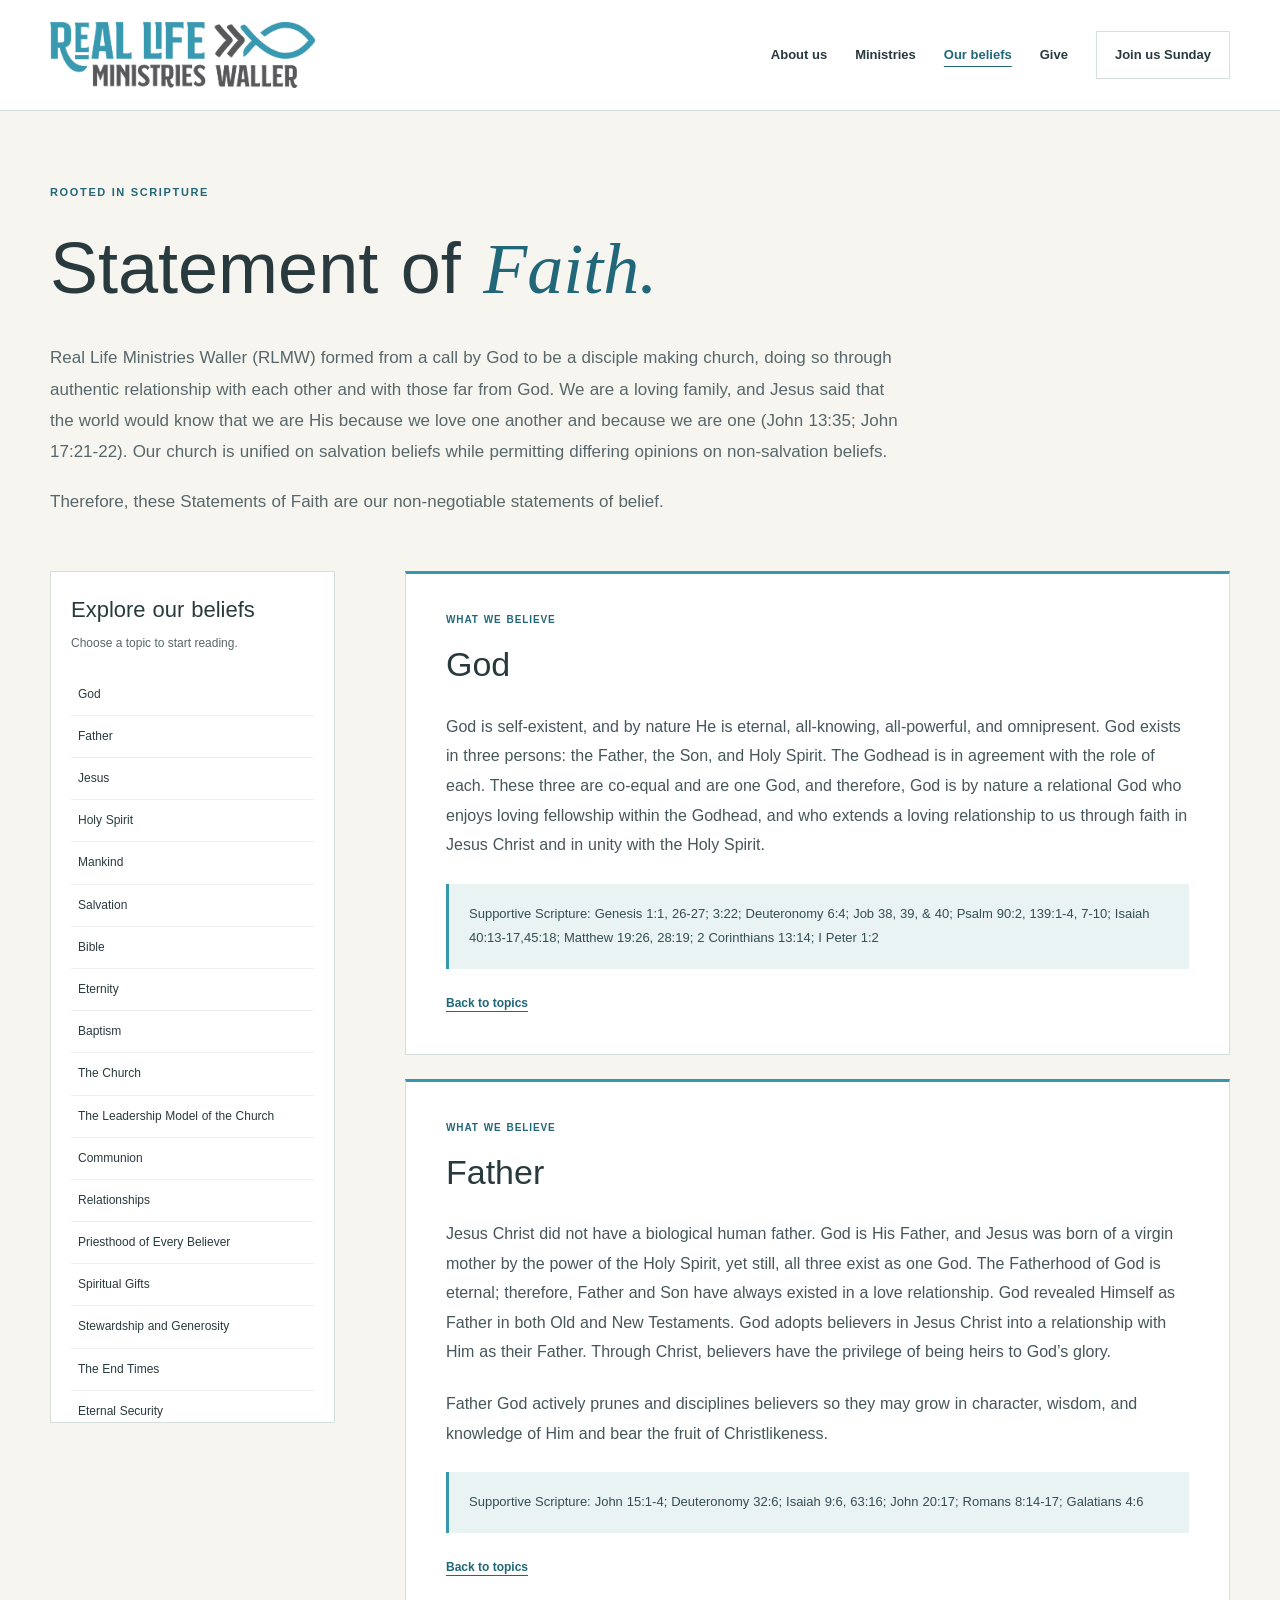
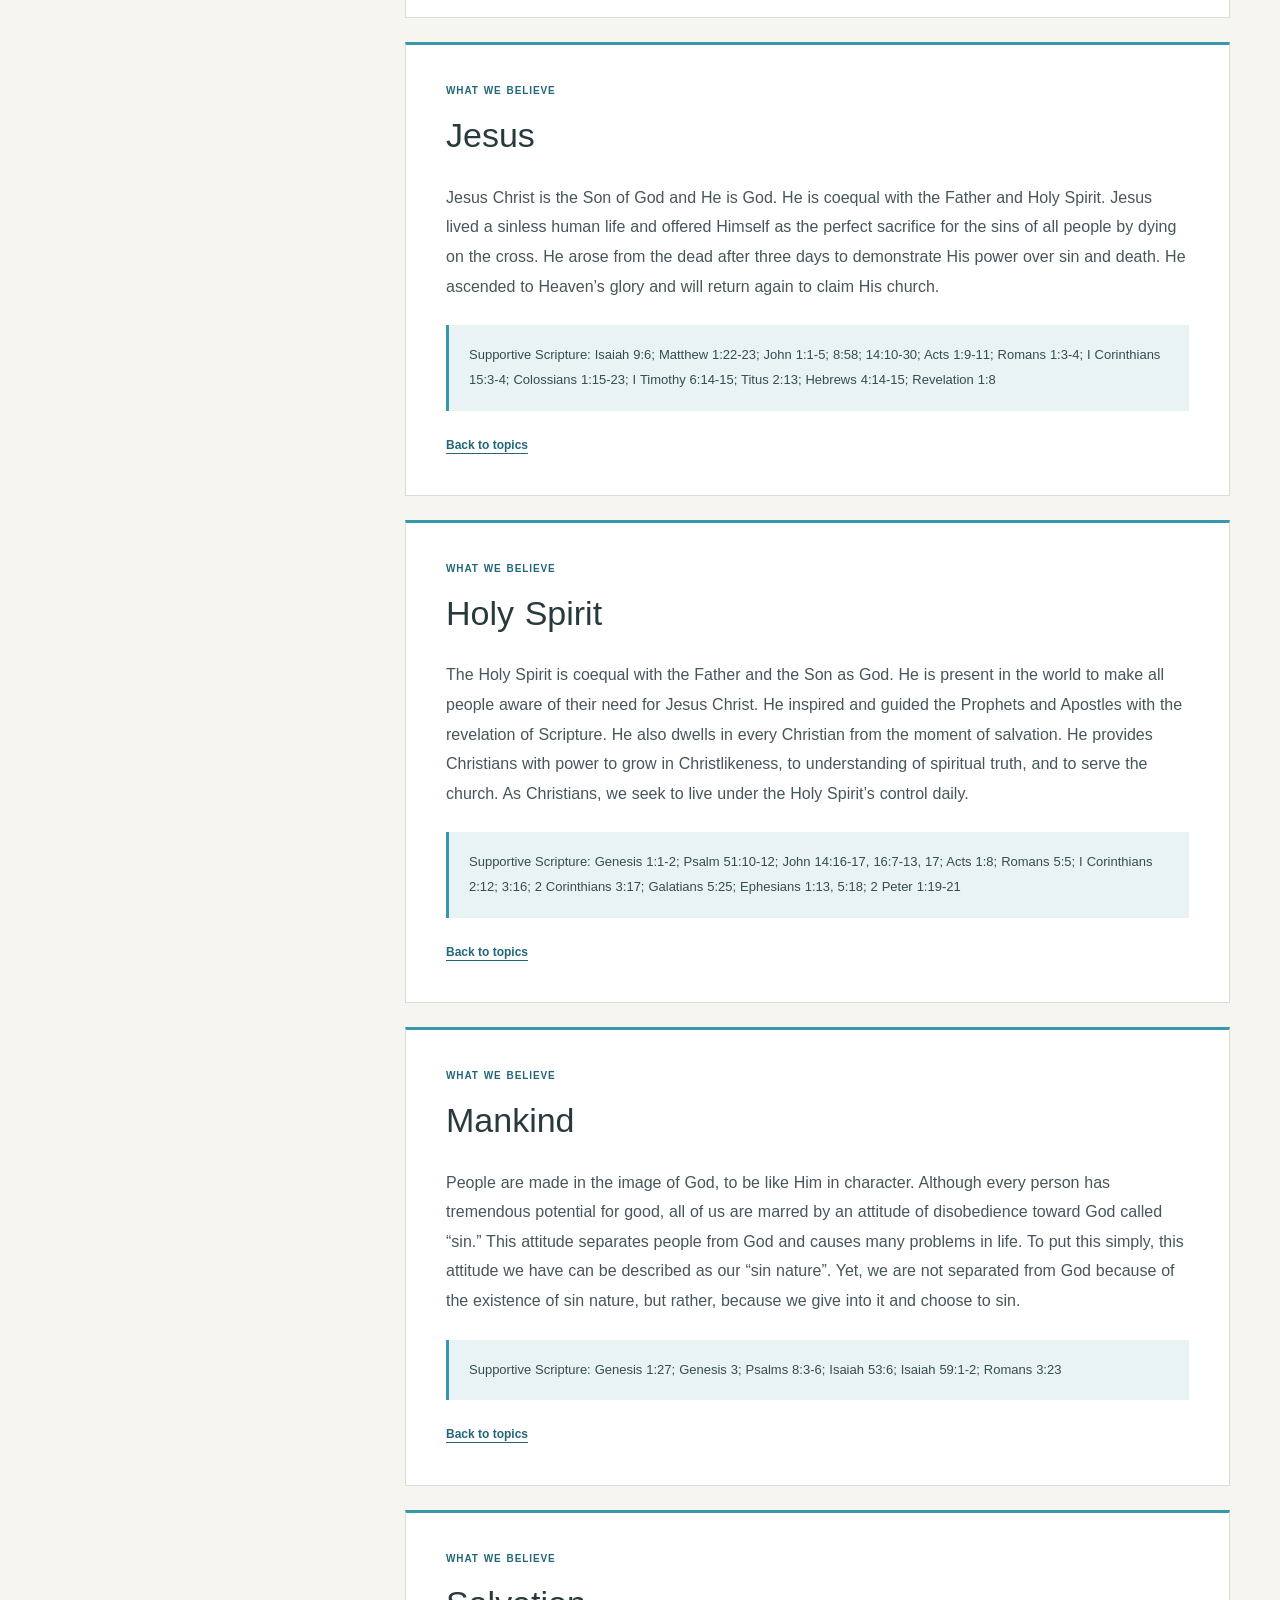
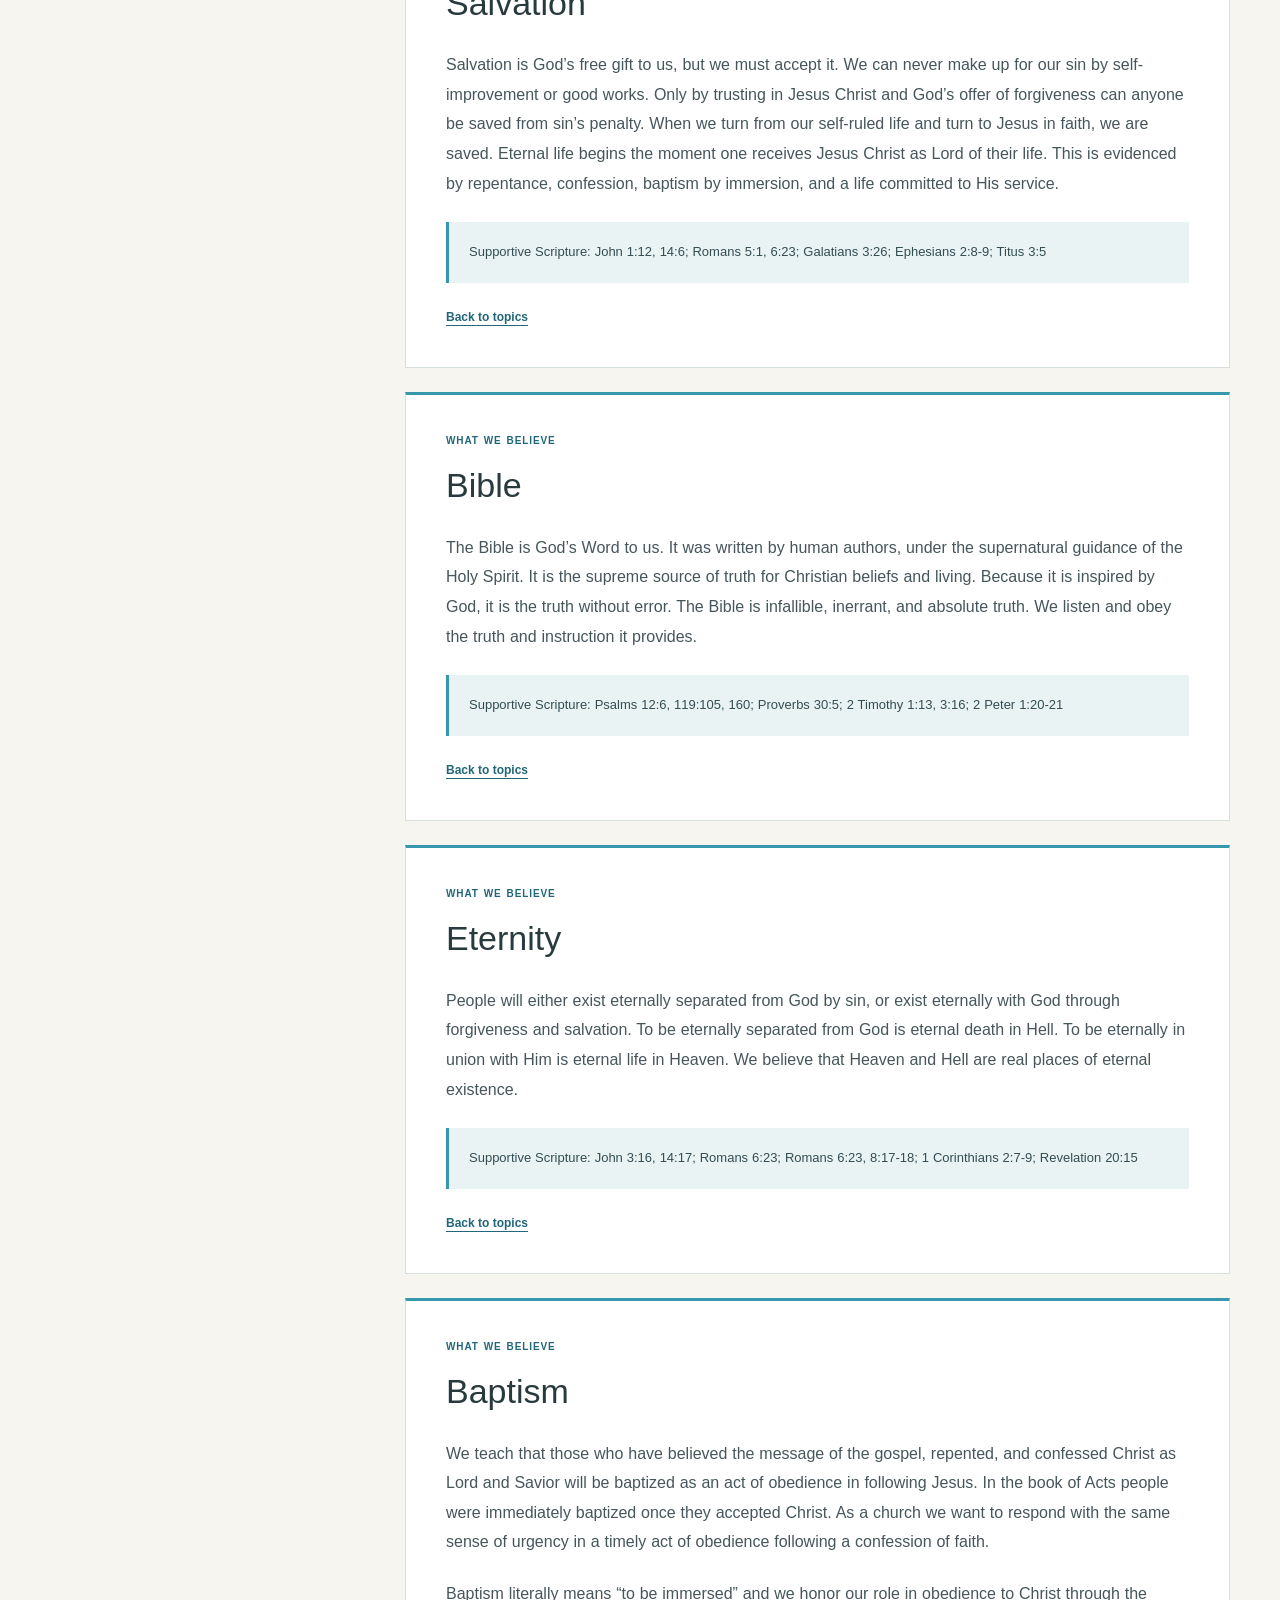
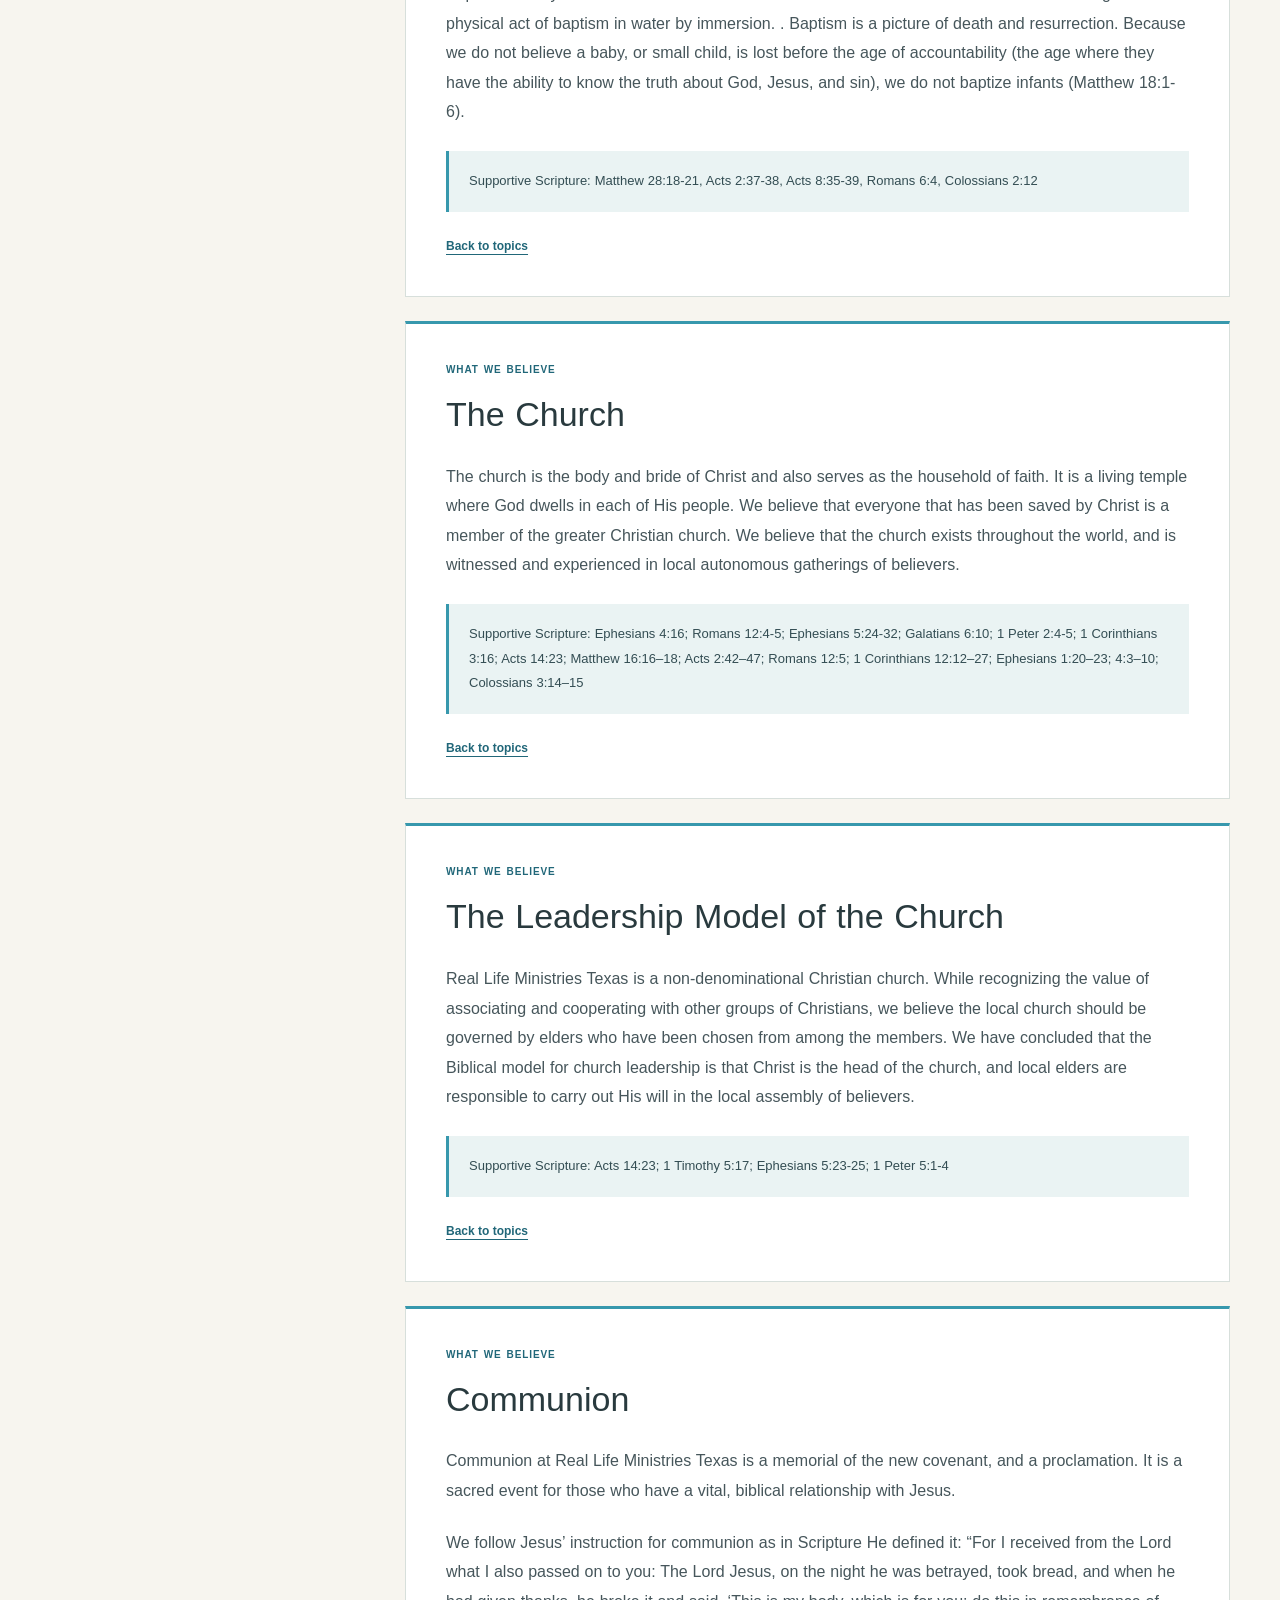
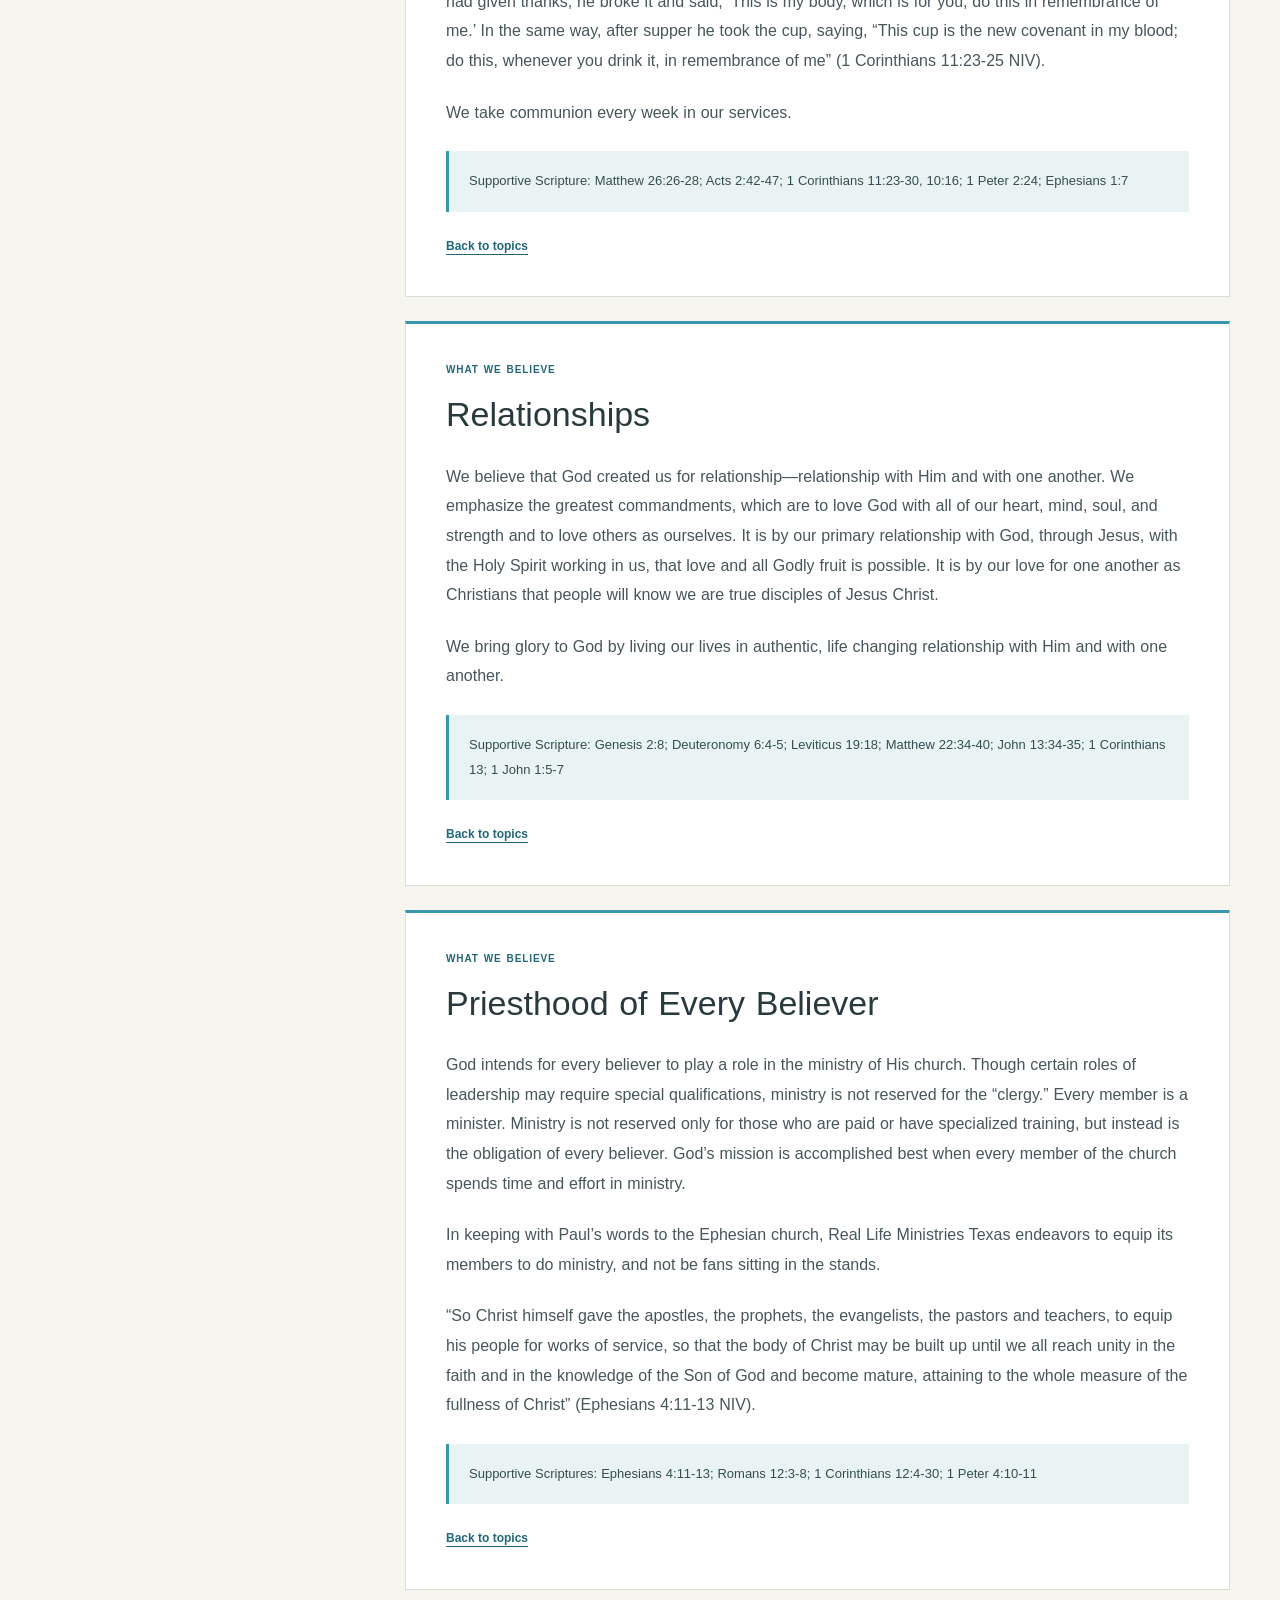
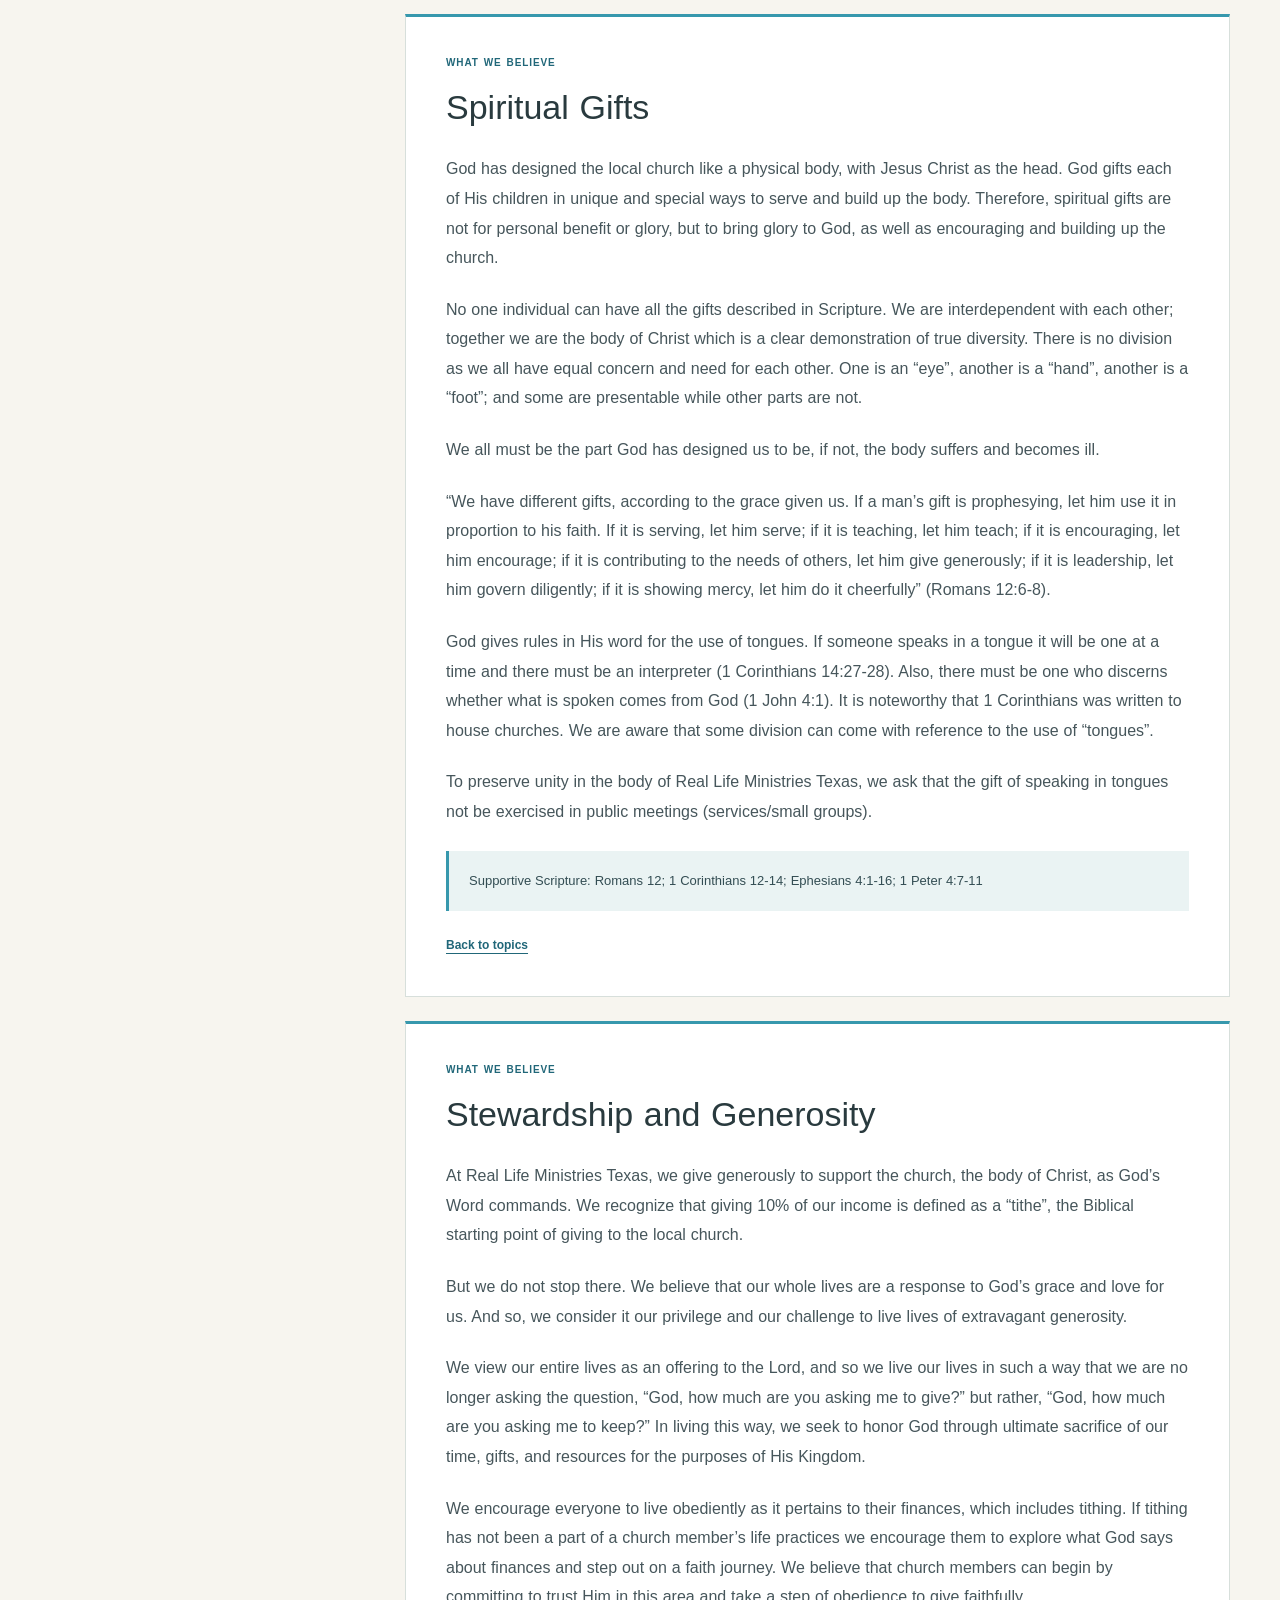
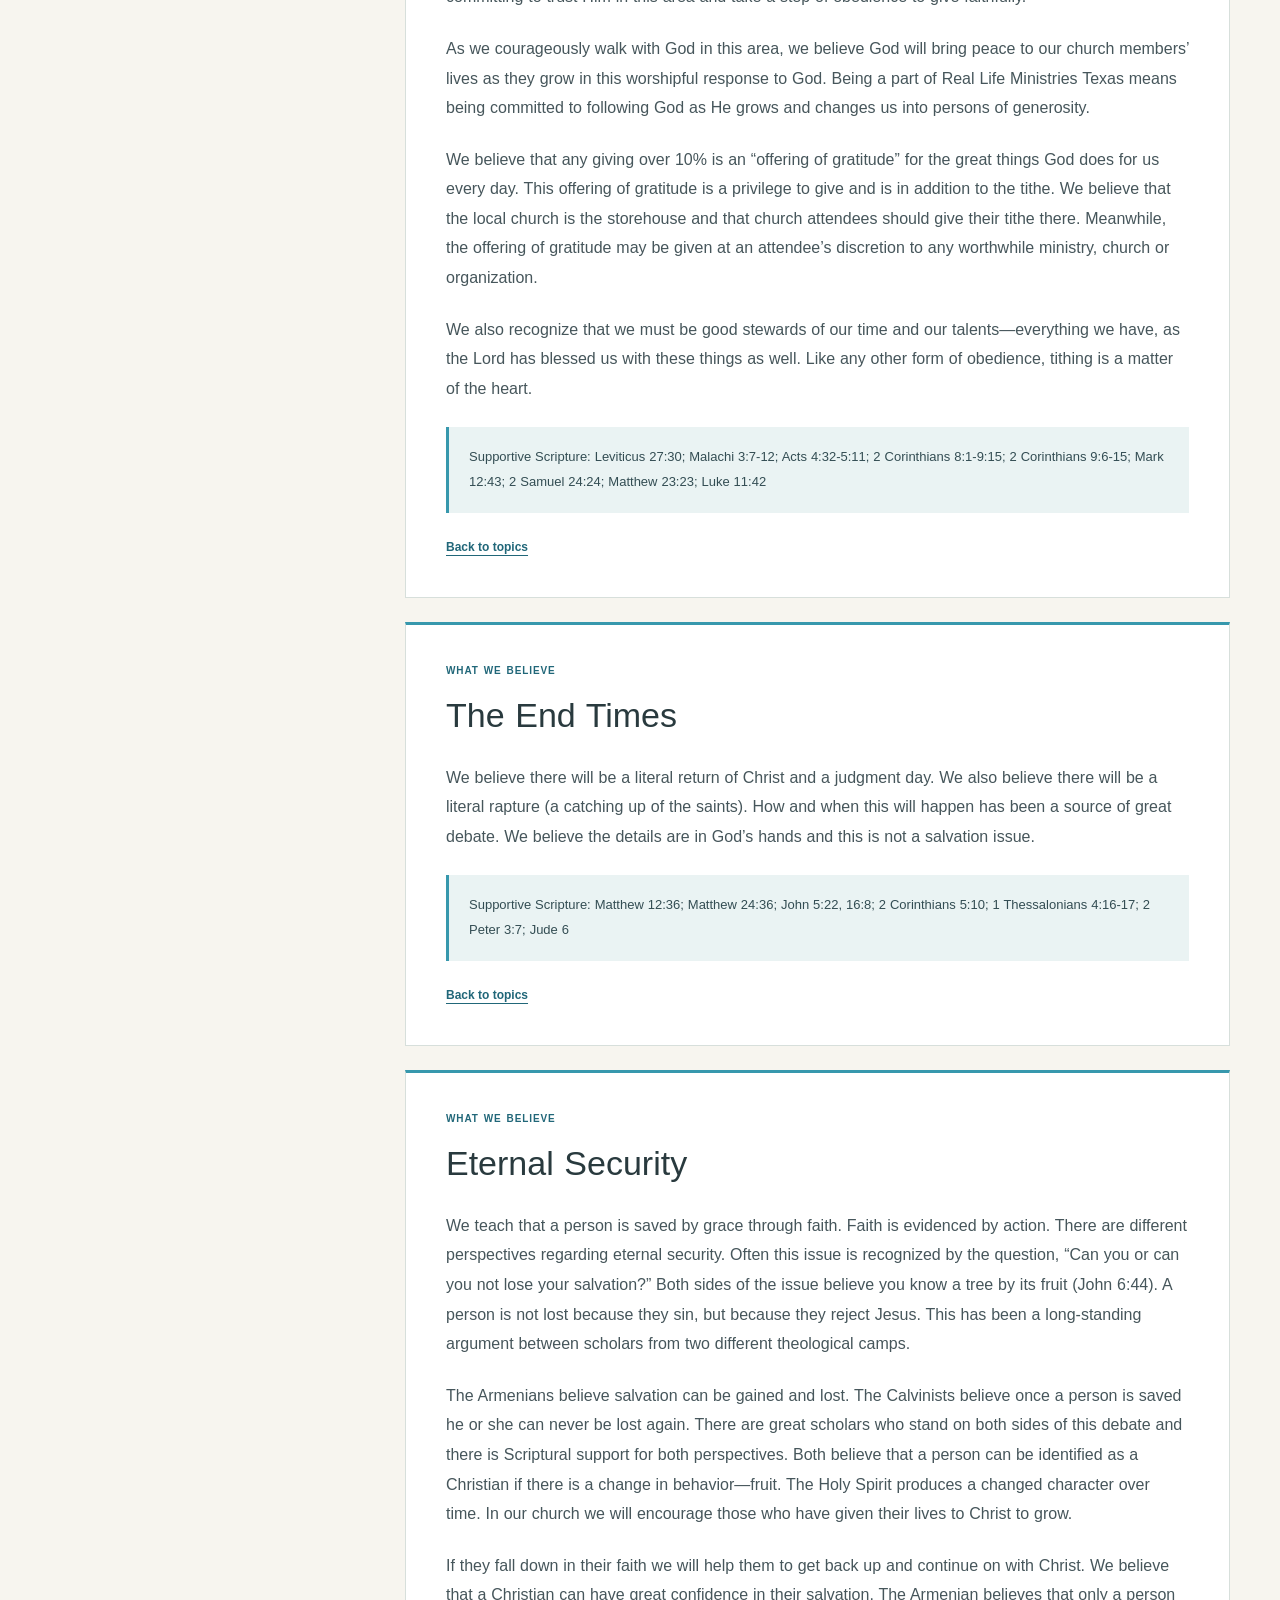
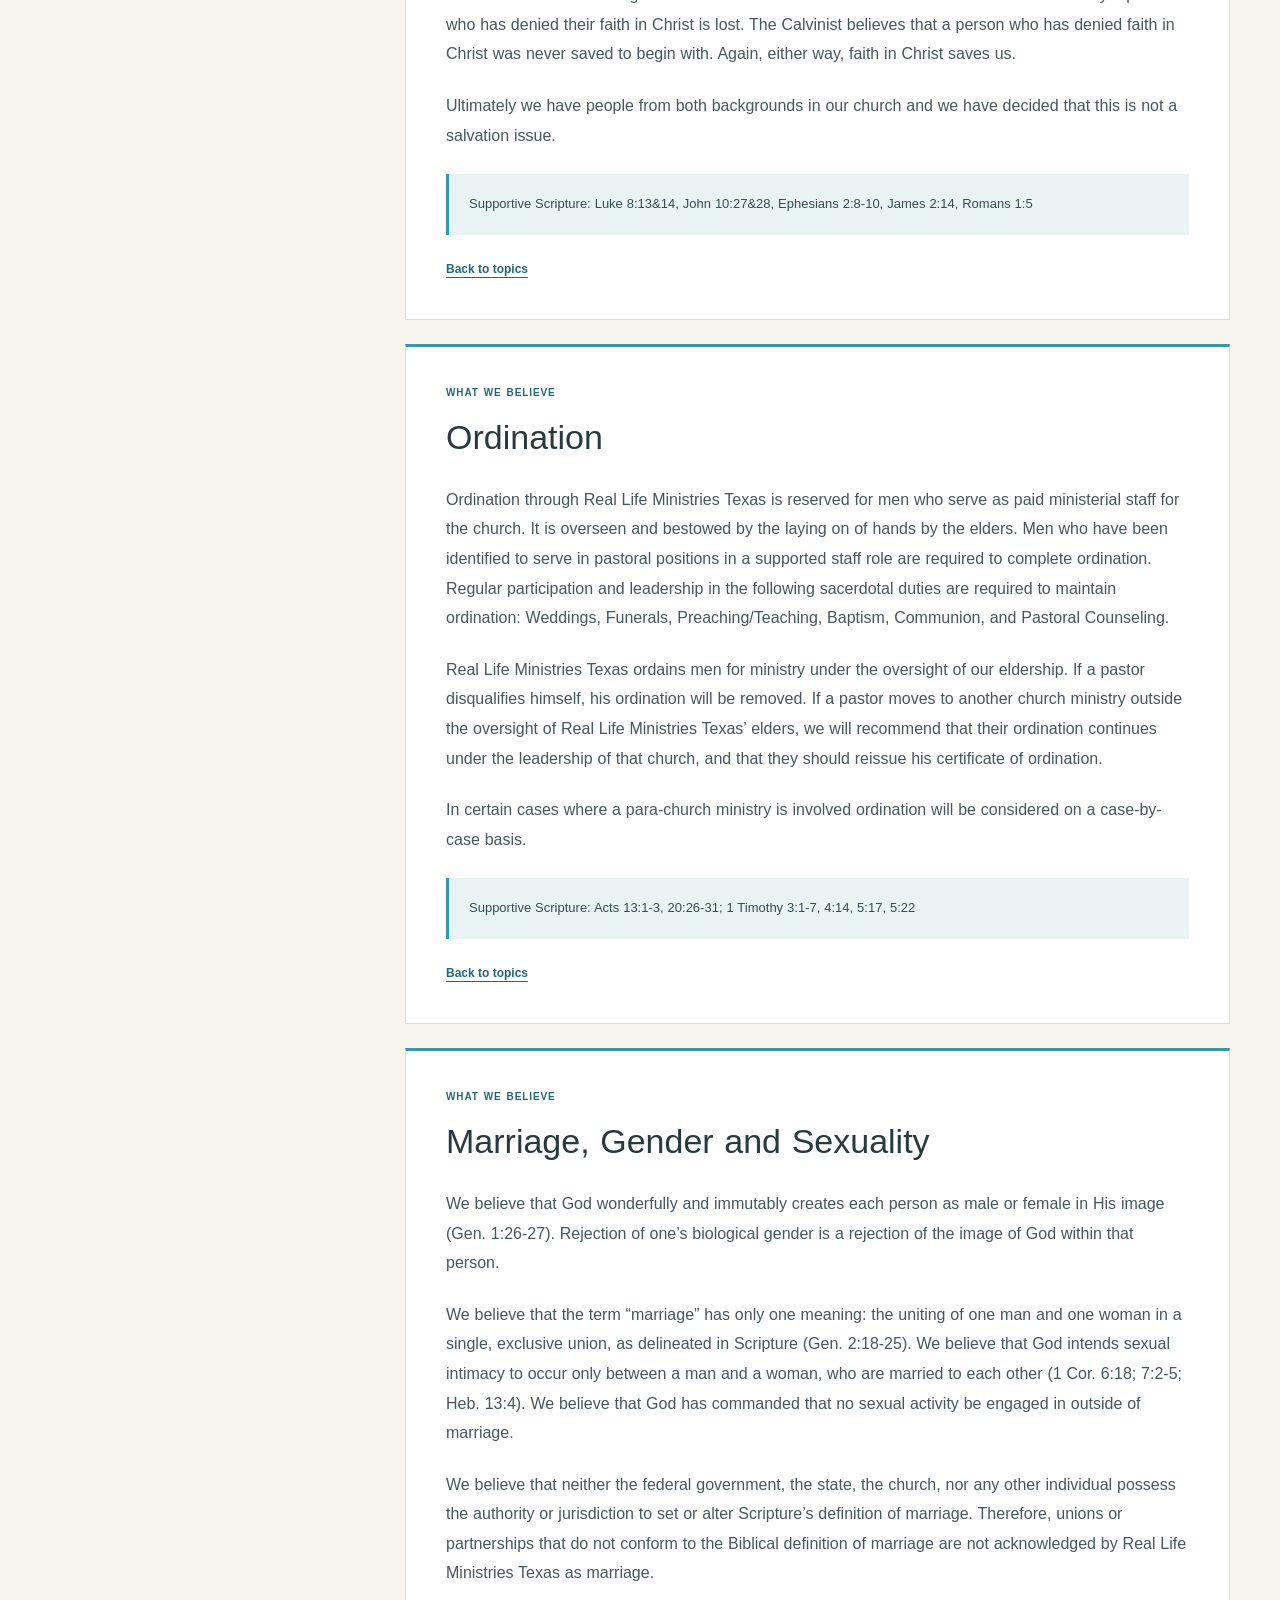
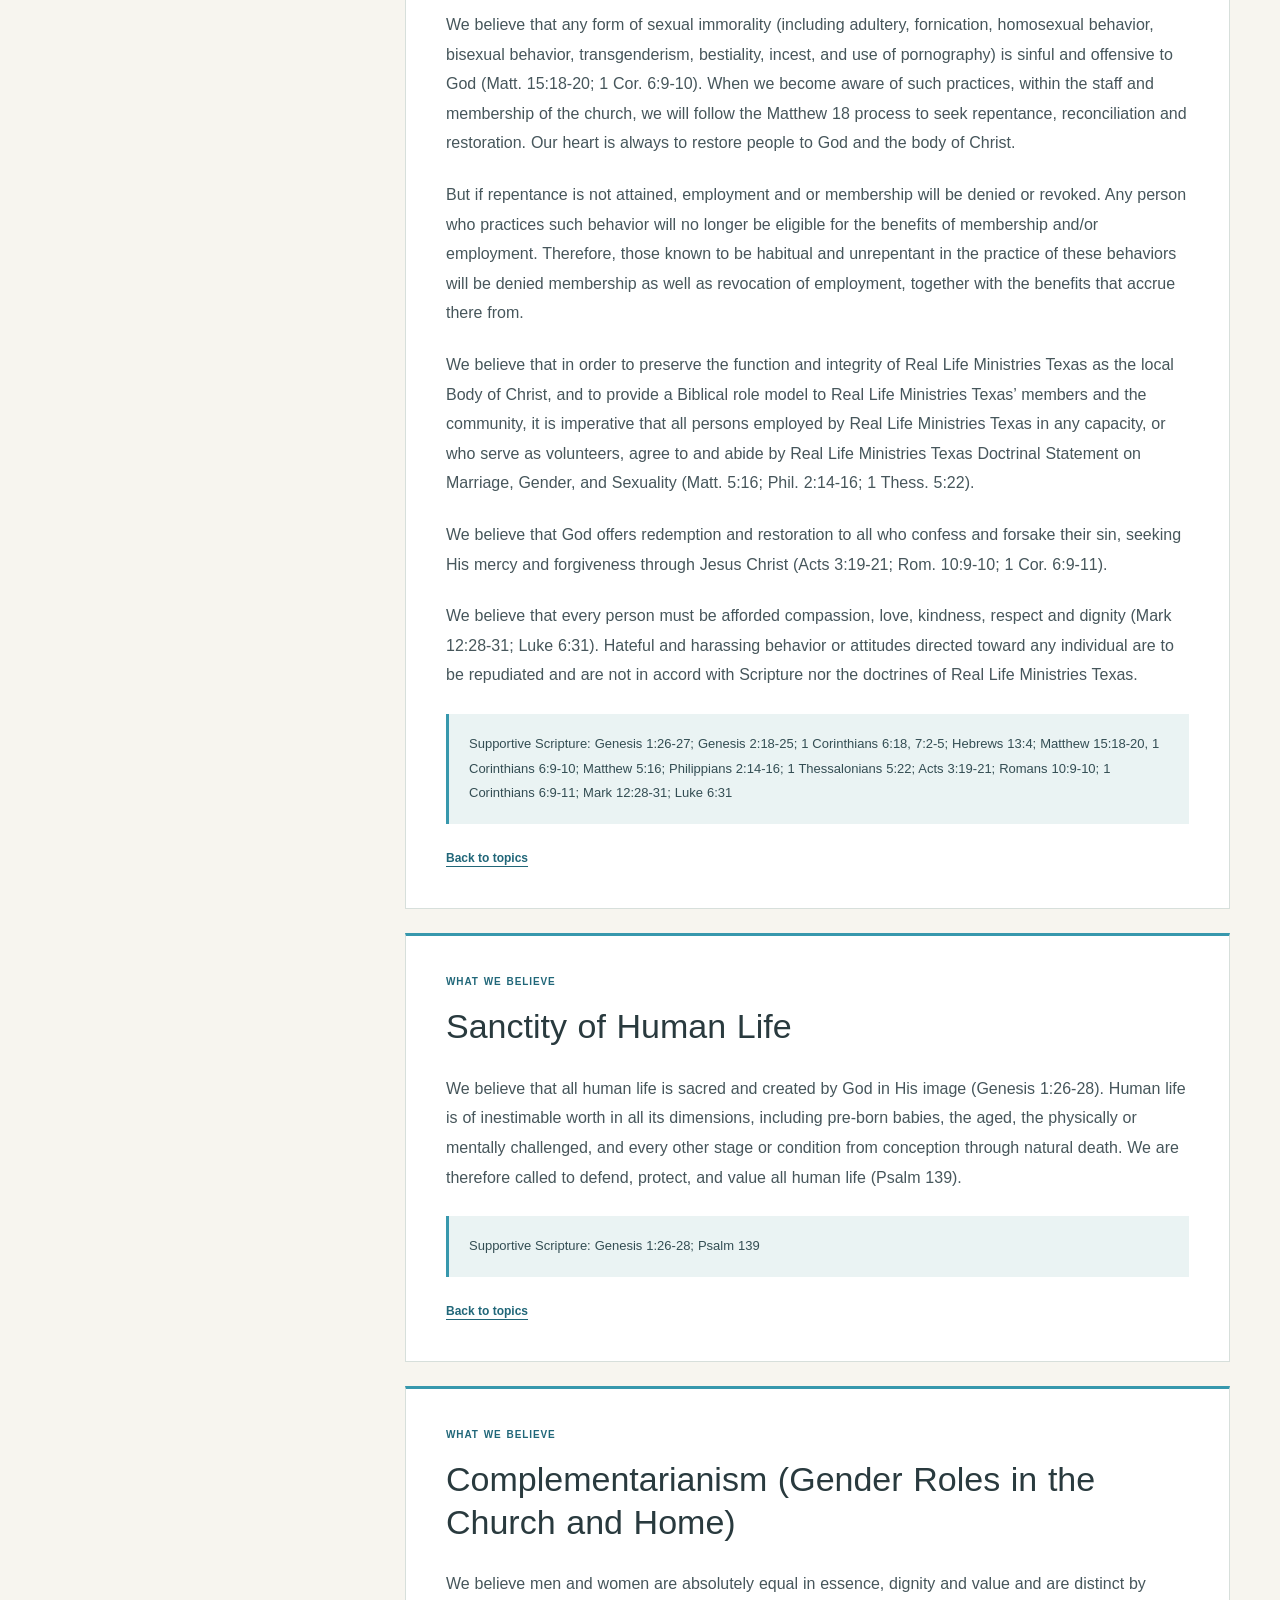
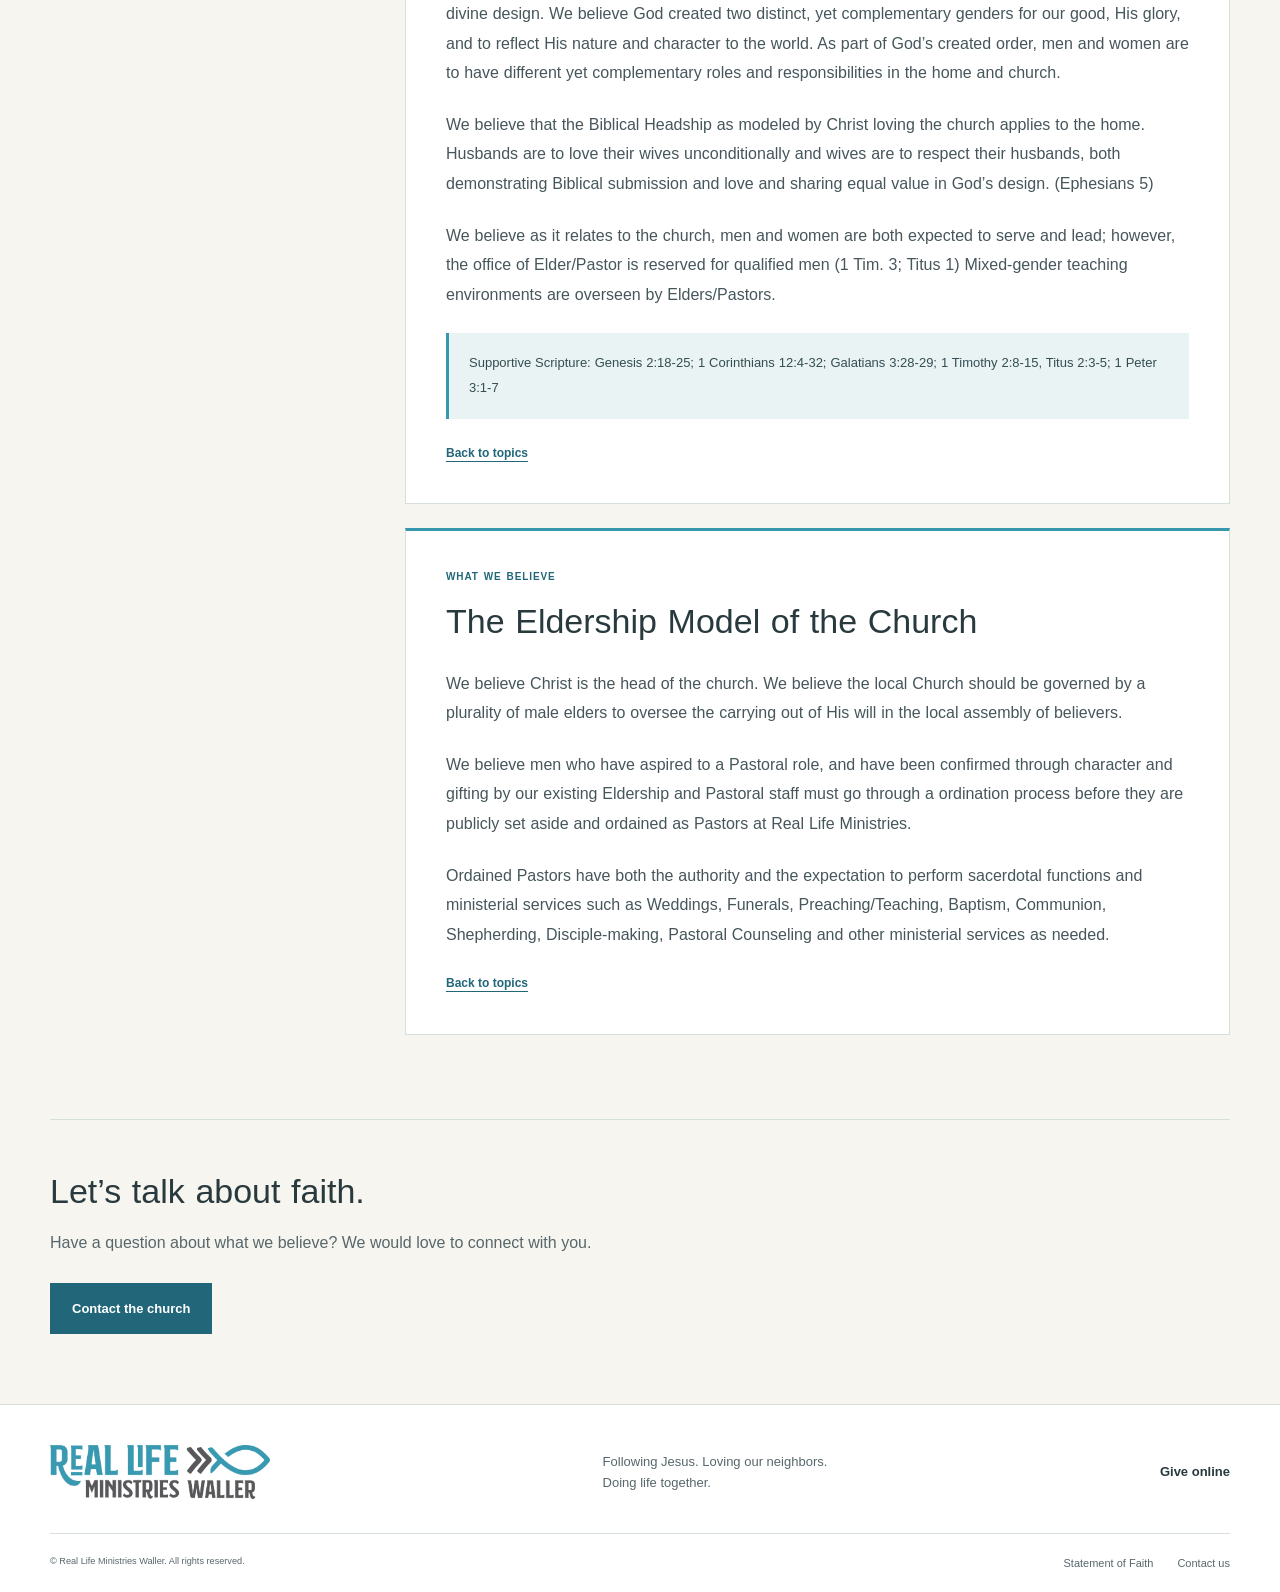
==== commit 04e50036: "Improve spacing and update leadership" ====
--- a/faith.html
+++ b/faith.html
@@ -5,71 +5,71 @@
       <a class="brand" href="index.html#" aria-label="Real Life Ministries Waller home"><img src="assets/waller-logo.png" alt="Real Life Ministries Waller" width="2702" height="666"></a>
       <nav aria-label="Main navigation"><a href="index.html#about">About us</a><a href="index.html#ministries">Ministries</a><a href="faith.html" aria-current="page">Our beliefs</a><a href="index.html#give">Give</a><a class="nav-visit" href="index.html#visit">Join us Sunday</a></nav>
     </div>
-  </header><main id="main"><section class="faith-intro container"><p class="eyebrow">ROOTED IN SCRIPTURE</p><h1>Statement of <em>Faith.</em></h1><div class="faith-preface"><p>Real Life Ministries Waller (RLMW) formed from a call by God to be a disciple making church, doing so through authentic relationship with each other and with those far from God. We are a loving family, and Jesus said that the world would know that we are His because we love one another and because we are one (John 13:35; John 17:21-22). Our church is unified on salvation beliefs while permitting differing opinions on non-salvation beliefs.</p><p>Therefore, these Statements of Faith are our non-negotiable statements of belief.</p></div></section><div class="container faith-layout"><aside class="faith-sidebar" id="faith-topics"><h2>Explore our beliefs</h2><p>Choose a topic to start reading.</p><nav aria-label="Statement of Faith topics"><ol><li><a href="#god"><span>01</span>God</a></li>
-<li><a href="#father"><span>02</span>Father</a></li>
-<li><a href="#jesus"><span>03</span>Jesus</a></li>
-<li><a href="#holy-spirit"><span>04</span>Holy Spirit</a></li>
-<li><a href="#mankind"><span>05</span>Mankind</a></li>
-<li><a href="#salvation"><span>06</span>Salvation</a></li>
-<li><a href="#bible"><span>07</span>Bible</a></li>
-<li><a href="#eternity"><span>08</span>Eternity</a></li>
-<li><a href="#baptism"><span>09</span>Baptism</a></li>
-<li><a href="#the-church"><span>10</span>The Church</a></li>
-<li><a href="#the-leadership-model-of-the-church"><span>11</span>The Leadership Model of the Church</a></li>
-<li><a href="#communion"><span>12</span>Communion</a></li>
-<li><a href="#relationships"><span>13</span>Relationships</a></li>
-<li><a href="#priesthood-of-every-believer"><span>14</span>Priesthood of Every Believer</a></li>
-<li><a href="#spiritual-gifts"><span>15</span>Spiritual Gifts</a></li>
-<li><a href="#stewardship-and-generosity"><span>16</span>Stewardship and Generosity</a></li>
-<li><a href="#the-end-times"><span>17</span>The End Times</a></li>
-<li><a href="#eternal-security"><span>18</span>Eternal Security</a></li>
-<li><a href="#ordination"><span>19</span>Ordination</a></li>
-<li><a href="#marriage-gender-and-sexuality"><span>20</span>Marriage, Gender and Sexuality</a></li>
-<li><a href="#sanctity-of-human-life"><span>21</span>Sanctity of Human Life</a></li>
-<li><a href="#complementarianism-gender-roles-in-the-church-and-home"><span>22</span>Complementarianism (Gender Roles in the Church and Home)</a></li>
-<li><a href="#the-eldership-model-of-the-church"><span>23</span>The Eldership Model of the Church</a></li></ol></nav></aside><div class="beliefs"><article class="belief" id="god" aria-labelledby="god-heading"><p class="eyebrow">WHAT WE BELIEVE · 01</p><h2 id="god-heading"><a href="#god" title="Direct link to God">God</a></h2><p>God is self-existent, and by nature He is eternal, all-knowing, all-powerful, and omnipresent. God exists in three persons: the Father, the Son, and Holy Spirit. The Godhead is in agreement with the role of each. These three are co-equal and are one God, and therefore, God is by nature a relational God who enjoys loving fellowship within the Godhead, and who extends a loving relationship to us through faith in Jesus Christ and in unity with the Holy Spirit.</p>
+  </header><main id="main"><section class="faith-intro container"><p class="eyebrow">ROOTED IN SCRIPTURE</p><h1>Statement of <em>Faith.</em></h1><div class="faith-preface"><p>Real Life Ministries Waller (RLMW) formed from a call by God to be a disciple making church, doing so through authentic relationship with each other and with those far from God. We are a loving family, and Jesus said that the world would know that we are His because we love one another and because we are one (John 13:35; John 17:21-22). Our church is unified on salvation beliefs while permitting differing opinions on non-salvation beliefs.</p><p>Therefore, these Statements of Faith are our non-negotiable statements of belief.</p></div></section><div class="container faith-layout"><aside class="faith-sidebar" id="faith-topics"><h2>Explore our beliefs</h2><p>Choose a topic to start reading.</p><nav aria-label="Statement of Faith topics"><ol><li><a href="#god">God</a></li>
+<li><a href="#father">Father</a></li>
+<li><a href="#jesus">Jesus</a></li>
+<li><a href="#holy-spirit">Holy Spirit</a></li>
+<li><a href="#mankind">Mankind</a></li>
+<li><a href="#salvation">Salvation</a></li>
+<li><a href="#bible">Bible</a></li>
+<li><a href="#eternity">Eternity</a></li>
+<li><a href="#baptism">Baptism</a></li>
+<li><a href="#the-church">The Church</a></li>
+<li><a href="#the-leadership-model-of-the-church">The Leadership Model of the Church</a></li>
+<li><a href="#communion">Communion</a></li>
+<li><a href="#relationships">Relationships</a></li>
+<li><a href="#priesthood-of-every-believer">Priesthood of Every Believer</a></li>
+<li><a href="#spiritual-gifts">Spiritual Gifts</a></li>
+<li><a href="#stewardship-and-generosity">Stewardship and Generosity</a></li>
+<li><a href="#the-end-times">The End Times</a></li>
+<li><a href="#eternal-security">Eternal Security</a></li>
+<li><a href="#ordination">Ordination</a></li>
+<li><a href="#marriage-gender-and-sexuality">Marriage, Gender and Sexuality</a></li>
+<li><a href="#sanctity-of-human-life">Sanctity of Human Life</a></li>
+<li><a href="#complementarianism-gender-roles-in-the-church-and-home">Complementarianism (Gender Roles in the Church and Home)</a></li>
+<li><a href="#the-eldership-model-of-the-church">The Eldership Model of the Church</a></li></ol></nav></aside><div class="beliefs"><article class="belief" id="god" aria-labelledby="god-heading"><p class="eyebrow">WHAT WE BELIEVE</p><h2 id="god-heading"><a href="#god" title="Direct link to God">God</a></h2><p>God is self-existent, and by nature He is eternal, all-knowing, all-powerful, and omnipresent. God exists in three persons: the Father, the Son, and Holy Spirit. The Godhead is in agreement with the role of each. These three are co-equal and are one God, and therefore, God is by nature a relational God who enjoys loving fellowship within the Godhead, and who extends a loving relationship to us through faith in Jesus Christ and in unity with the Holy Spirit.</p>
 <p class="scripture">Supportive Scripture: Genesis 1:1, 26-27; 3:22; Deuteronomy 6:4; Job 38, 39, &amp; 40; Psalm 90:2, 139:1-4, 7-10; Isaiah 40:13-17,45:18; Matthew 19:26, 28:19; 2 Corinthians 13:14; I Peter 1:2</p><a class="back-top" href="#faith-topics">Back to topics</a></article>
-<article class="belief" id="father" aria-labelledby="father-heading"><p class="eyebrow">WHAT WE BELIEVE · 02</p><h2 id="father-heading"><a href="#father" title="Direct link to Father">Father</a></h2><p>Jesus Christ did not have a biological human father. God is His Father, and Jesus was born of a virgin mother by the power of the Holy Spirit, yet still, all three exist as one God. The Fatherhood of God is eternal; therefore, Father and Son have always existed in a love relationship. God revealed Himself as Father in both Old and New Testaments. God adopts believers in Jesus Christ into a relationship with Him as their Father. Through Christ, believers have the privilege of being heirs to God’s glory.</p>
+<article class="belief" id="father" aria-labelledby="father-heading"><p class="eyebrow">WHAT WE BELIEVE</p><h2 id="father-heading"><a href="#father" title="Direct link to Father">Father</a></h2><p>Jesus Christ did not have a biological human father. God is His Father, and Jesus was born of a virgin mother by the power of the Holy Spirit, yet still, all three exist as one God. The Fatherhood of God is eternal; therefore, Father and Son have always existed in a love relationship. God revealed Himself as Father in both Old and New Testaments. God adopts believers in Jesus Christ into a relationship with Him as their Father. Through Christ, believers have the privilege of being heirs to God’s glory.</p>
 <p>Father God actively prunes and disciplines believers so they may grow in character, wisdom, and knowledge of Him and bear the fruit of Christlikeness.</p>
 <p class="scripture">Supportive Scripture: John 15:1-4; Deuteronomy 32:6; Isaiah 9:6, 63:16; John 20:17; Romans 8:14-17; Galatians 4:6</p><a class="back-top" href="#faith-topics">Back to topics</a></article>
-<article class="belief" id="jesus" aria-labelledby="jesus-heading"><p class="eyebrow">WHAT WE BELIEVE · 03</p><h2 id="jesus-heading"><a href="#jesus" title="Direct link to Jesus">Jesus</a></h2><p>Jesus Christ is the Son of God and He is God. He is coequal with the Father and Holy Spirit. Jesus lived a sinless human life and offered Himself as the perfect sacrifice for the sins of all people by dying on the cross. He arose from the dead after three days to demonstrate His power over sin and death. He ascended to Heaven’s glory and will return again to claim His church.</p>
+<article class="belief" id="jesus" aria-labelledby="jesus-heading"><p class="eyebrow">WHAT WE BELIEVE</p><h2 id="jesus-heading"><a href="#jesus" title="Direct link to Jesus">Jesus</a></h2><p>Jesus Christ is the Son of God and He is God. He is coequal with the Father and Holy Spirit. Jesus lived a sinless human life and offered Himself as the perfect sacrifice for the sins of all people by dying on the cross. He arose from the dead after three days to demonstrate His power over sin and death. He ascended to Heaven’s glory and will return again to claim His church.</p>
 <p class="scripture">Supportive Scripture: Isaiah 9:6; Matthew 1:22-23; John 1:1-5; 8:58; 14:10-30; Acts 1:9-11; Romans 1:3-4; I Corinthians 15:3-4; Colossians 1:15-23; I Timothy 6:14-15; Titus 2:13; Hebrews 4:14-15; Revelation 1:8</p><a class="back-top" href="#faith-topics">Back to topics</a></article>
-<article class="belief" id="holy-spirit" aria-labelledby="holy-spirit-heading"><p class="eyebrow">WHAT WE BELIEVE · 04</p><h2 id="holy-spirit-heading"><a href="#holy-spirit" title="Direct link to Holy Spirit">Holy Spirit</a></h2><p>The Holy Spirit is coequal with the Father and the Son as God. He is present in the world to make all people aware of their need for Jesus Christ. He inspired and guided the Prophets and Apostles with the revelation of Scripture. He also dwells in every Christian from the moment of salvation. He provides Christians with power to grow in Christlikeness, to understanding of spiritual truth, and to serve the church. As Christians, we seek to live under the Holy Spirit’s control daily.</p>
+<article class="belief" id="holy-spirit" aria-labelledby="holy-spirit-heading"><p class="eyebrow">WHAT WE BELIEVE</p><h2 id="holy-spirit-heading"><a href="#holy-spirit" title="Direct link to Holy Spirit">Holy Spirit</a></h2><p>The Holy Spirit is coequal with the Father and the Son as God. He is present in the world to make all people aware of their need for Jesus Christ. He inspired and guided the Prophets and Apostles with the revelation of Scripture. He also dwells in every Christian from the moment of salvation. He provides Christians with power to grow in Christlikeness, to understanding of spiritual truth, and to serve the church. As Christians, we seek to live under the Holy Spirit’s control daily.</p>
 <p class="scripture">Supportive Scripture: Genesis 1:1-2; Psalm 51:10-12; John 14:16-17, 16:7-13, 17; Acts 1:8; Romans 5:5; I Corinthians 2:12; 3:16; 2 Corinthians 3:17; Galatians 5:25; Ephesians 1:13, 5:18; 2 Peter 1:19-21</p><a class="back-top" href="#faith-topics">Back to topics</a></article>
-<article class="belief" id="mankind" aria-labelledby="mankind-heading"><p class="eyebrow">WHAT WE BELIEVE · 05</p><h2 id="mankind-heading"><a href="#mankind" title="Direct link to Mankind">Mankind</a></h2><p>People are made in the image of God, to be like Him in character. Although every person has tremendous potential for good, all of us are marred by an attitude of disobedience toward God called “sin.” This attitude separates people from God and causes many problems in life. To put this simply, this attitude we have can be described as our “sin nature”. Yet, we are not separated from God because of the existence of sin nature, but rather, because we give into it and choose to sin.</p>
+<article class="belief" id="mankind" aria-labelledby="mankind-heading"><p class="eyebrow">WHAT WE BELIEVE</p><h2 id="mankind-heading"><a href="#mankind" title="Direct link to Mankind">Mankind</a></h2><p>People are made in the image of God, to be like Him in character. Although every person has tremendous potential for good, all of us are marred by an attitude of disobedience toward God called “sin.” This attitude separates people from God and causes many problems in life. To put this simply, this attitude we have can be described as our “sin nature”. Yet, we are not separated from God because of the existence of sin nature, but rather, because we give into it and choose to sin.</p>
 <p class="scripture">Supportive Scripture: Genesis 1:27; Genesis 3; Psalms 8:3-6; Isaiah 53:6; Isaiah 59:1-2; Romans 3:23</p><a class="back-top" href="#faith-topics">Back to topics</a></article>
-<article class="belief" id="salvation" aria-labelledby="salvation-heading"><p class="eyebrow">WHAT WE BELIEVE · 06</p><h2 id="salvation-heading"><a href="#salvation" title="Direct link to Salvation">Salvation</a></h2><p>Salvation is God’s free gift to us, but we must accept it. We can never make up for our sin by self-improvement or good works. Only by trusting in Jesus Christ and God’s offer of forgiveness can anyone be saved from sin’s penalty. When we turn from our self-ruled life and turn to Jesus in faith, we are saved. Eternal life begins the moment one receives Jesus Christ as Lord of their life. This is evidenced by repentance, confession, baptism by immersion, and a life committed to His service.</p>
+<article class="belief" id="salvation" aria-labelledby="salvation-heading"><p class="eyebrow">WHAT WE BELIEVE</p><h2 id="salvation-heading"><a href="#salvation" title="Direct link to Salvation">Salvation</a></h2><p>Salvation is God’s free gift to us, but we must accept it. We can never make up for our sin by self-improvement or good works. Only by trusting in Jesus Christ and God’s offer of forgiveness can anyone be saved from sin’s penalty. When we turn from our self-ruled life and turn to Jesus in faith, we are saved. Eternal life begins the moment one receives Jesus Christ as Lord of their life. This is evidenced by repentance, confession, baptism by immersion, and a life committed to His service.</p>
 <p class="scripture">Supportive Scripture: John 1:12, 14:6; Romans 5:1, 6:23; Galatians 3:26; Ephesians 2:8-9; Titus 3:5</p><a class="back-top" href="#faith-topics">Back to topics</a></article>
-<article class="belief" id="bible" aria-labelledby="bible-heading"><p class="eyebrow">WHAT WE BELIEVE · 07</p><h2 id="bible-heading"><a href="#bible" title="Direct link to Bible">Bible</a></h2><p>The Bible is God’s Word to us. It was written by human authors, under the supernatural guidance of the Holy Spirit. It is the supreme source of truth for Christian beliefs and living. Because it is inspired by God, it is the truth without error. The Bible is infallible, inerrant, and absolute truth. We listen and obey the truth and instruction it provides.</p>
+<article class="belief" id="bible" aria-labelledby="bible-heading"><p class="eyebrow">WHAT WE BELIEVE</p><h2 id="bible-heading"><a href="#bible" title="Direct link to Bible">Bible</a></h2><p>The Bible is God’s Word to us. It was written by human authors, under the supernatural guidance of the Holy Spirit. It is the supreme source of truth for Christian beliefs and living. Because it is inspired by God, it is the truth without error. The Bible is infallible, inerrant, and absolute truth. We listen and obey the truth and instruction it provides.</p>
 <p class="scripture">Supportive Scripture: Psalms 12:6, 119:105, 160; Proverbs 30:5; 2 Timothy 1:13, 3:16; 2 Peter 1:20-21</p><a class="back-top" href="#faith-topics">Back to topics</a></article>
-<article class="belief" id="eternity" aria-labelledby="eternity-heading"><p class="eyebrow">WHAT WE BELIEVE · 08</p><h2 id="eternity-heading"><a href="#eternity" title="Direct link to Eternity">Eternity</a></h2><p>People will either exist eternally separated from God by sin, or exist eternally with God through forgiveness and salvation. To be eternally separated from God is eternal death in Hell. To be eternally in union with Him is eternal life in Heaven. We believe that Heaven and Hell are real places of eternal existence.</p>
+<article class="belief" id="eternity" aria-labelledby="eternity-heading"><p class="eyebrow">WHAT WE BELIEVE</p><h2 id="eternity-heading"><a href="#eternity" title="Direct link to Eternity">Eternity</a></h2><p>People will either exist eternally separated from God by sin, or exist eternally with God through forgiveness and salvation. To be eternally separated from God is eternal death in Hell. To be eternally in union with Him is eternal life in Heaven. We believe that Heaven and Hell are real places of eternal existence.</p>
 <p class="scripture">Supportive Scripture: John 3:16, 14:17; Romans 6:23; Romans 6:23, 8:17-18; 1 Corinthians 2:7-9; Revelation 20:15</p><a class="back-top" href="#faith-topics">Back to topics</a></article>
-<article class="belief" id="baptism" aria-labelledby="baptism-heading"><p class="eyebrow">WHAT WE BELIEVE · 09</p><h2 id="baptism-heading"><a href="#baptism" title="Direct link to Baptism">Baptism</a></h2><p>We teach that those who have believed the message of the gospel, repented, and confessed Christ as Lord and Savior will be baptized as an act of obedience in following Jesus. In the book of Acts people were immediately baptized once they accepted Christ. As a church we want to respond with the same sense of urgency in a timely act of obedience following a confession of faith.</p>
+<article class="belief" id="baptism" aria-labelledby="baptism-heading"><p class="eyebrow">WHAT WE BELIEVE</p><h2 id="baptism-heading"><a href="#baptism" title="Direct link to Baptism">Baptism</a></h2><p>We teach that those who have believed the message of the gospel, repented, and confessed Christ as Lord and Savior will be baptized as an act of obedience in following Jesus. In the book of Acts people were immediately baptized once they accepted Christ. As a church we want to respond with the same sense of urgency in a timely act of obedience following a confession of faith.</p>
 <p>Baptism literally means “to be immersed” and we honor our role in obedience to Christ through the physical act of baptism in water by immersion. . Baptism is a picture of death and resurrection. Because we do not believe a baby, or small child, is lost before the age of accountability (the age where they have the ability to know the truth about God, Jesus, and sin), we do not baptize infants (Matthew 18:1-6).</p>
 <p class="scripture">Supportive Scripture: Matthew 28:18-21, Acts 2:37-38, Acts 8:35-39, Romans 6:4, Colossians 2:12</p><a class="back-top" href="#faith-topics">Back to topics</a></article>
-<article class="belief" id="the-church" aria-labelledby="the-church-heading"><p class="eyebrow">WHAT WE BELIEVE · 10</p><h2 id="the-church-heading"><a href="#the-church" title="Direct link to The Church">The Church</a></h2><p>The church is the body and bride of Christ and also serves as the household of faith. It is a living temple where God dwells in each of His people. We believe that everyone that has been saved by Christ is a member of the greater Christian church. We believe that the church exists throughout the world, and is witnessed and experienced in local autonomous gatherings of believers.</p>
+<article class="belief" id="the-church" aria-labelledby="the-church-heading"><p class="eyebrow">WHAT WE BELIEVE</p><h2 id="the-church-heading"><a href="#the-church" title="Direct link to The Church">The Church</a></h2><p>The church is the body and bride of Christ and also serves as the household of faith. It is a living temple where God dwells in each of His people. We believe that everyone that has been saved by Christ is a member of the greater Christian church. We believe that the church exists throughout the world, and is witnessed and experienced in local autonomous gatherings of believers.</p>
 <p class="scripture">Supportive Scripture: Ephesians 4:16; Romans 12:4-5; Ephesians 5:24-32; Galatians 6:10; 1 Peter 2:4-5; 1 Corinthians 3:16; Acts 14:23; Matthew 16:16–18; Acts 2:42–47; Romans 12:5; 1 Corinthians 12:12–27; Ephesians 1:20–23; 4:3–10; Colossians 3:14–15</p><a class="back-top" href="#faith-topics">Back to topics</a></article>
-<article class="belief" id="the-leadership-model-of-the-church" aria-labelledby="the-leadership-model-of-the-church-heading"><p class="eyebrow">WHAT WE BELIEVE · 11</p><h2 id="the-leadership-model-of-the-church-heading"><a href="#the-leadership-model-of-the-church" title="Direct link to The Leadership Model of the Church">The Leadership Model of the Church</a></h2><p>Real Life Ministries Texas is a non-denominational Christian church. While recognizing the value of associating and cooperating with other groups of Christians, we believe the local church should be governed by elders who have been chosen from among the members. We have concluded that the Biblical model for church leadership is that Christ is the head of the church, and local elders are responsible to carry out His will in the local assembly of believers.</p>
+<article class="belief" id="the-leadership-model-of-the-church" aria-labelledby="the-leadership-model-of-the-church-heading"><p class="eyebrow">WHAT WE BELIEVE</p><h2 id="the-leadership-model-of-the-church-heading"><a href="#the-leadership-model-of-the-church" title="Direct link to The Leadership Model of the Church">The Leadership Model of the Church</a></h2><p>Real Life Ministries Texas is a non-denominational Christian church. While recognizing the value of associating and cooperating with other groups of Christians, we believe the local church should be governed by elders who have been chosen from among the members. We have concluded that the Biblical model for church leadership is that Christ is the head of the church, and local elders are responsible to carry out His will in the local assembly of believers.</p>
 <p class="scripture">Supportive Scripture: Acts 14:23; 1 Timothy 5:17; Ephesians 5:23-25; 1 Peter 5:1-4</p><a class="back-top" href="#faith-topics">Back to topics</a></article>
-<article class="belief" id="communion" aria-labelledby="communion-heading"><p class="eyebrow">WHAT WE BELIEVE · 12</p><h2 id="communion-heading"><a href="#communion" title="Direct link to Communion">Communion</a></h2><p>Communion at Real Life Ministries Texas is a memorial of the new covenant, and a proclamation. It is a sacred event for those who have a vital, biblical relationship with Jesus.</p>
+<article class="belief" id="communion" aria-labelledby="communion-heading"><p class="eyebrow">WHAT WE BELIEVE</p><h2 id="communion-heading"><a href="#communion" title="Direct link to Communion">Communion</a></h2><p>Communion at Real Life Ministries Texas is a memorial of the new covenant, and a proclamation. It is a sacred event for those who have a vital, biblical relationship with Jesus.</p>
 <p>We follow Jesus’ instruction for communion as in Scripture He defined it: “For I received from the Lord what I also passed on to you: The Lord Jesus, on the night he was betrayed, took bread, and when he had given thanks, he broke it and said, ‘This is my body, which is for you; do this in remembrance of me.’ In the same way, after supper he took the cup, saying, “This cup is the new covenant in my blood; do this, whenever you drink it, in remembrance of me” (1 Corinthians 11:23-25 NIV).</p>
 <p>We take communion every week in our services.</p>
 <p class="scripture">Supportive Scripture: Matthew 26:26-28; Acts 2:42-47; 1 Corinthians 11:23-30, 10:16; 1 Peter 2:24; Ephesians 1:7</p><a class="back-top" href="#faith-topics">Back to topics</a></article>
-<article class="belief" id="relationships" aria-labelledby="relationships-heading"><p class="eyebrow">WHAT WE BELIEVE · 13</p><h2 id="relationships-heading"><a href="#relationships" title="Direct link to Relationships">Relationships</a></h2><p>We believe that God created us for relationship—relationship with Him and with one another. We emphasize the greatest commandments, which are to love God with all of our heart, mind, soul, and strength and to love others as ourselves. It is by our primary relationship with God, through Jesus, with the Holy Spirit working in us, that love and all Godly fruit is possible. It is by our love for one another as Christians that people will know we are true disciples of Jesus Christ.</p>
+<article class="belief" id="relationships" aria-labelledby="relationships-heading"><p class="eyebrow">WHAT WE BELIEVE</p><h2 id="relationships-heading"><a href="#relationships" title="Direct link to Relationships">Relationships</a></h2><p>We believe that God created us for relationship—relationship with Him and with one another. We emphasize the greatest commandments, which are to love God with all of our heart, mind, soul, and strength and to love others as ourselves. It is by our primary relationship with God, through Jesus, with the Holy Spirit working in us, that love and all Godly fruit is possible. It is by our love for one another as Christians that people will know we are true disciples of Jesus Christ.</p>
 <p>We bring glory to God by living our lives in authentic, life changing relationship with Him and with one another.</p>
 <p class="scripture">Supportive Scripture: Genesis 2:8; Deuteronomy 6:4-5; Leviticus 19:18; Matthew 22:34-40; John 13:34-35; 1 Corinthians 13; 1 John 1:5-7</p><a class="back-top" href="#faith-topics">Back to topics</a></article>
-<article class="belief" id="priesthood-of-every-believer" aria-labelledby="priesthood-of-every-believer-heading"><p class="eyebrow">WHAT WE BELIEVE · 14</p><h2 id="priesthood-of-every-believer-heading"><a href="#priesthood-of-every-believer" title="Direct link to Priesthood of Every Believer">Priesthood of Every Believer</a></h2><p>God intends for every believer to play a role in the ministry of His church. Though certain roles of leadership may require special qualifications, ministry is not reserved for the “clergy.” Every member is a minister. Ministry is not reserved only for those who are paid or have specialized training, but instead is the obligation of every believer. God’s mission is accomplished best when every member of the church spends time and effort in ministry.</p>
+<article class="belief" id="priesthood-of-every-believer" aria-labelledby="priesthood-of-every-believer-heading"><p class="eyebrow">WHAT WE BELIEVE</p><h2 id="priesthood-of-every-believer-heading"><a href="#priesthood-of-every-believer" title="Direct link to Priesthood of Every Believer">Priesthood of Every Believer</a></h2><p>God intends for every believer to play a role in the ministry of His church. Though certain roles of leadership may require special qualifications, ministry is not reserved for the “clergy.” Every member is a minister. Ministry is not reserved only for those who are paid or have specialized training, but instead is the obligation of every believer. God’s mission is accomplished best when every member of the church spends time and effort in ministry.</p>
 <p>In keeping with Paul’s words to the Ephesian church, Real Life Ministries Texas endeavors to equip its members to do ministry, and not be fans sitting in the stands.</p>
 <p>“So Christ himself gave the apostles, the prophets, the evangelists, the pastors and teachers, to equip his people for works of service, so that the body of Christ may be built up until we all reach unity in the faith and in the knowledge of the Son of God and become mature, attaining to the whole measure of the fullness of Christ” (Ephesians 4:11-13 NIV).</p>
 <p class="scripture">Supportive Scriptures: Ephesians 4:11-13; Romans 12:3-8; 1 Corinthians 12:4-30; 1 Peter 4:10-11</p><a class="back-top" href="#faith-topics">Back to topics</a></article>
-<article class="belief" id="spiritual-gifts" aria-labelledby="spiritual-gifts-heading"><p class="eyebrow">WHAT WE BELIEVE · 15</p><h2 id="spiritual-gifts-heading"><a href="#spiritual-gifts" title="Direct link to Spiritual Gifts">Spiritual Gifts</a></h2><p>God has designed the local church like a physical body, with Jesus Christ as the head. God gifts each of His children in unique and special ways to serve and build up the body. Therefore, spiritual gifts are not for personal benefit or glory, but to bring glory to God, as well as encouraging and building up the church.</p>
+<article class="belief" id="spiritual-gifts" aria-labelledby="spiritual-gifts-heading"><p class="eyebrow">WHAT WE BELIEVE</p><h2 id="spiritual-gifts-heading"><a href="#spiritual-gifts" title="Direct link to Spiritual Gifts">Spiritual Gifts</a></h2><p>God has designed the local church like a physical body, with Jesus Christ as the head. God gifts each of His children in unique and special ways to serve and build up the body. Therefore, spiritual gifts are not for personal benefit or glory, but to bring glory to God, as well as encouraging and building up the church.</p>
 <p>No one individual can have all the gifts described in Scripture. We are interdependent with each other; together we are the body of Christ which is a clear demonstration of true diversity. There is no division as we all have equal concern and need for each other. One is an “eye”, another is a “hand”, another is a “foot”; and some are presentable while other parts are not.</p>
 <p>We all must be the part God has designed us to be, if not, the body suffers and becomes ill.</p>
 <p>“We have different gifts, according to the grace given us. If a man’s gift is prophesying, let him use it in proportion to his faith. If it is serving, let him serve; if it is teaching, let him teach; if it is encouraging, let him encourage; if it is contributing to the needs of others, let him give generously; if it is leadership, let him govern diligently; if it is showing mercy, let him do it cheerfully” (Romans 12:6-8).</p>
 <p>God gives rules in His word for the use of tongues. If someone speaks in a tongue it will be one at a time and there must be an interpreter (1 Corinthians 14:27-28). Also, there must be one who discerns whether what is spoken comes from God (1 John 4:1). It is noteworthy that 1 Corinthians was written to house churches. We are aware that some division can come with reference to the use of “tongues”.</p>
 <p>To preserve unity in the body of Real Life Ministries Texas, we ask that the gift of speaking in tongues not be exercised in public meetings (services/small groups).</p>
 <p class="scripture">Supportive Scripture: Romans 12; 1 Corinthians 12-14; Ephesians 4:1-16; 1 Peter 4:7-11</p><a class="back-top" href="#faith-topics">Back to topics</a></article>
-<article class="belief" id="stewardship-and-generosity" aria-labelledby="stewardship-and-generosity-heading"><p class="eyebrow">WHAT WE BELIEVE · 16</p><h2 id="stewardship-and-generosity-heading"><a href="#stewardship-and-generosity" title="Direct link to Stewardship and Generosity">Stewardship and Generosity</a></h2><p>At Real Life Ministries Texas, we give generously to support the church, the body of Christ, as God’s Word commands. We recognize that giving 10% of our income is defined as a “tithe”, the Biblical starting point of giving to the local church.</p>
+<article class="belief" id="stewardship-and-generosity" aria-labelledby="stewardship-and-generosity-heading"><p class="eyebrow">WHAT WE BELIEVE</p><h2 id="stewardship-and-generosity-heading"><a href="#stewardship-and-generosity" title="Direct link to Stewardship and Generosity">Stewardship and Generosity</a></h2><p>At Real Life Ministries Texas, we give generously to support the church, the body of Christ, as God’s Word commands. We recognize that giving 10% of our income is defined as a “tithe”, the Biblical starting point of giving to the local church.</p>
 <p>But we do not stop there. We believe that our whole lives are a response to God’s grace and love for us. And so, we consider it our privilege and our challenge to live lives of extravagant generosity.</p>
 <p>We view our entire lives as an offering to the Lord, and so we live our lives in such a way that we are no longer asking the question, “God, how much are you asking me to give?” but rather, “God, how much are you asking me to keep?” In living this way, we seek to honor God through ultimate sacrifice of our time, gifts, and resources for the purposes of His Kingdom.</p>
 <p>We encourage everyone to live obediently as it pertains to their finances, which includes tithing. If tithing has not been a part of a church member’s life practices we encourage them to explore what God says about finances and step out on a faith journey. We believe that church members can begin by committing to trust Him in this area and take a step of obedience to give faithfully.</p>
@@ -77,18 +77,18 @@
 <p>We believe that any giving over 10% is an “offering of gratitude” for the great things God does for us every day. This offering of gratitude is a privilege to give and is in addition to the tithe. We believe that the local church is the storehouse and that church attendees should give their tithe there. Meanwhile, the offering of gratitude may be given at an attendee’s discretion to any worthwhile ministry, church or organization.</p>
 <p>We also recognize that we must be good stewards of our time and our talents—everything we have, as the Lord has blessed us with these things as well. Like any other form of obedience, tithing is a matter of the heart.</p>
 <p class="scripture">Supportive Scripture: Leviticus 27:30; Malachi 3:7-12; Acts 4:32-5:11; 2 Corinthians 8:1-9:15; 2 Corinthians 9:6-15; Mark 12:43; 2 Samuel 24:24; Matthew 23:23; Luke 11:42</p><a class="back-top" href="#faith-topics">Back to topics</a></article>
-<article class="belief" id="the-end-times" aria-labelledby="the-end-times-heading"><p class="eyebrow">WHAT WE BELIEVE · 17</p><h2 id="the-end-times-heading"><a href="#the-end-times" title="Direct link to The End Times">The End Times</a></h2><p>We believe there will be a literal return of Christ and a judgment day. We also believe there will be a literal rapture (a catching up of the saints). How and when this will happen has been a source of great debate. We believe the details are in God’s hands and this is not a salvation issue.</p>
+<article class="belief" id="the-end-times" aria-labelledby="the-end-times-heading"><p class="eyebrow">WHAT WE BELIEVE</p><h2 id="the-end-times-heading"><a href="#the-end-times" title="Direct link to The End Times">The End Times</a></h2><p>We believe there will be a literal return of Christ and a judgment day. We also believe there will be a literal rapture (a catching up of the saints). How and when this will happen has been a source of great debate. We believe the details are in God’s hands and this is not a salvation issue.</p>
 <p class="scripture">Supportive Scripture: Matthew 12:36; Matthew 24:36; John 5:22, 16:8; 2 Corinthians 5:10; 1 Thessalonians 4:16-17; 2 Peter 3:7; Jude 6</p><a class="back-top" href="#faith-topics">Back to topics</a></article>
-<article class="belief" id="eternal-security" aria-labelledby="eternal-security-heading"><p class="eyebrow">WHAT WE BELIEVE · 18</p><h2 id="eternal-security-heading"><a href="#eternal-security" title="Direct link to Eternal Security">Eternal Security</a></h2><p>We teach that a person is saved by grace through faith. Faith is evidenced by action. There are different perspectives regarding eternal security. Often this issue is recognized by the question, “Can you or can you not lose your salvation?” Both sides of the issue believe you know a tree by its fruit (John 6:44). A person is not lost because they sin, but because they reject Jesus. This has been a long-standing argument between scholars from two different theological camps.</p>
+<article class="belief" id="eternal-security" aria-labelledby="eternal-security-heading"><p class="eyebrow">WHAT WE BELIEVE</p><h2 id="eternal-security-heading"><a href="#eternal-security" title="Direct link to Eternal Security">Eternal Security</a></h2><p>We teach that a person is saved by grace through faith. Faith is evidenced by action. There are different perspectives regarding eternal security. Often this issue is recognized by the question, “Can you or can you not lose your salvation?” Both sides of the issue believe you know a tree by its fruit (John 6:44). A person is not lost because they sin, but because they reject Jesus. This has been a long-standing argument between scholars from two different theological camps.</p>
 <p>The Armenians believe salvation can be gained and lost. The Calvinists believe once a person is saved he or she can never be lost again. There are great scholars who stand on both sides of this debate and there is Scriptural support for both perspectives. Both believe that a person can be identified as a Christian if there is a change in behavior—fruit. The Holy Spirit produces a changed character over time. In our church we will encourage those who have given their lives to Christ to grow.</p>
 <p>If they fall down in their faith we will help them to get back up and continue on with Christ. We believe that a Christian can have great confidence in their salvation. The Armenian believes that only a person who has denied their faith in Christ is lost. The Calvinist believes that a person who has denied faith in Christ was never saved to begin with. Again, either way, faith in Christ saves us.</p>
 <p>Ultimately we have people from both backgrounds in our church and we have decided that this is not a salvation issue.</p>
 <p class="scripture">Supportive Scripture: Luke 8:13&amp;14, John 10:27&amp;28, Ephesians 2:8-10, James 2:14, Romans 1:5</p><a class="back-top" href="#faith-topics">Back to topics</a></article>
-<article class="belief" id="ordination" aria-labelledby="ordination-heading"><p class="eyebrow">WHAT WE BELIEVE · 19</p><h2 id="ordination-heading"><a href="#ordination" title="Direct link to Ordination">Ordination</a></h2><p>Ordination through Real Life Ministries Texas is reserved for men who serve as paid ministerial staff for the church. It is overseen and bestowed by the laying on of hands by the elders. Men who have been identified to serve in pastoral positions in a supported staff role are required to complete ordination. Regular participation and leadership in the following sacerdotal duties are required to maintain ordination: Weddings, Funerals, Preaching/Teaching, Baptism, Communion, and Pastoral Counseling.</p>
+<article class="belief" id="ordination" aria-labelledby="ordination-heading"><p class="eyebrow">WHAT WE BELIEVE</p><h2 id="ordination-heading"><a href="#ordination" title="Direct link to Ordination">Ordination</a></h2><p>Ordination through Real Life Ministries Texas is reserved for men who serve as paid ministerial staff for the church. It is overseen and bestowed by the laying on of hands by the elders. Men who have been identified to serve in pastoral positions in a supported staff role are required to complete ordination. Regular participation and leadership in the following sacerdotal duties are required to maintain ordination: Weddings, Funerals, Preaching/Teaching, Baptism, Communion, and Pastoral Counseling.</p>
 <p>Real Life Ministries Texas ordains men for ministry under the oversight of our eldership. If a pastor disqualifies himself, his ordination will be removed. If a pastor moves to another church ministry outside the oversight of Real Life Ministries Texas’ elders, we will recommend that their ordination continues under the leadership of that church, and that they should reissue his certificate of ordination.</p>
 <p>In certain cases where a para-church ministry is involved ordination will be considered on a case-by-case basis.</p>
 <p class="scripture">Supportive Scripture: Acts 13:1-3, 20:26-31; 1 Timothy 3:1-7, 4:14, 5:17, 5:22</p><a class="back-top" href="#faith-topics">Back to topics</a></article>
-<article class="belief" id="marriage-gender-and-sexuality" aria-labelledby="marriage-gender-and-sexuality-heading"><p class="eyebrow">WHAT WE BELIEVE · 20</p><h2 id="marriage-gender-and-sexuality-heading"><a href="#marriage-gender-and-sexuality" title="Direct link to Marriage, Gender and Sexuality">Marriage, Gender and Sexuality</a></h2><p>We believe that God wonderfully and immutably creates each person as male or female in His image (Gen. 1:26-27). Rejection of one’s biological gender is a rejection of the image of God within that person.</p>
+<article class="belief" id="marriage-gender-and-sexuality" aria-labelledby="marriage-gender-and-sexuality-heading"><p class="eyebrow">WHAT WE BELIEVE</p><h2 id="marriage-gender-and-sexuality-heading"><a href="#marriage-gender-and-sexuality" title="Direct link to Marriage, Gender and Sexuality">Marriage, Gender and Sexuality</a></h2><p>We believe that God wonderfully and immutably creates each person as male or female in His image (Gen. 1:26-27). Rejection of one’s biological gender is a rejection of the image of God within that person.</p>
 <p>We believe that the term “marriage” has only one meaning: the uniting of one man and one woman in a single, exclusive union, as delineated in Scripture (Gen. 2:18-25). We believe that God intends sexual intimacy to occur only between a man and a woman, who are married to each other (1 Cor. 6:18; 7:2-5; Heb. 13:4). We believe that God has commanded that no sexual activity be engaged in outside of marriage.</p>
 <p>We believe that neither the federal government, the state, the church, nor any other individual possess the authority or jurisdiction to set or alter Scripture’s definition of marriage. Therefore, unions or partnerships that do not conform to the Biblical definition of marriage are not acknowledged by Real Life Ministries Texas as marriage.</p>
 <p>We believe that any form of sexual immorality (including adultery, fornication, homosexual behavior, bisexual behavior, transgenderism, bestiality, incest, and use of pornography) is sinful and offensive to God (Matt. 15:18-20; 1 Cor. 6:9-10). When we become aware of such practices, within the staff and membership of the church, we will follow the Matthew 18 process to seek repentance, reconciliation and restoration. Our heart is always to restore people to God and the body of Christ.</p>
@@ -97,13 +97,13 @@
 <p>We believe that God offers redemption and restoration to all who confess and forsake their sin, seeking His mercy and forgiveness through Jesus Christ (Acts 3:19-21; Rom. 10:9-10; 1 Cor. 6:9-11).</p>
 <p>We believe that every person must be afforded compassion, love, kindness, respect and dignity (Mark 12:28-31; Luke 6:31). Hateful and harassing behavior or attitudes directed toward any individual are to be repudiated and are not in accord with Scripture nor the doctrines of Real Life Ministries Texas.</p>
 <p class="scripture">Supportive Scripture: Genesis 1:26-27; Genesis 2:18-25; 1 Corinthians 6:18, 7:2-5; Hebrews 13:4; Matthew 15:18-20, 1 Corinthians 6:9-10; Matthew 5:16; Philippians 2:14-16; 1 Thessalonians 5:22; Acts 3:19-21; Romans 10:9-10; 1 Corinthians 6:9-11; Mark 12:28-31; Luke 6:31</p><a class="back-top" href="#faith-topics">Back to topics</a></article>
-<article class="belief" id="sanctity-of-human-life" aria-labelledby="sanctity-of-human-life-heading"><p class="eyebrow">WHAT WE BELIEVE · 21</p><h2 id="sanctity-of-human-life-heading"><a href="#sanctity-of-human-life" title="Direct link to Sanctity of Human Life">Sanctity of Human Life</a></h2><p>We believe that all human life is sacred and created by God in His image (Genesis 1:26-28). Human life is of inestimable worth in all its dimensions, including pre-born babies, the aged, the physically or mentally challenged, and every other stage or condition from conception through natural death. We are therefore called to defend, protect, and value all human life (Psalm 139).</p>
+<article class="belief" id="sanctity-of-human-life" aria-labelledby="sanctity-of-human-life-heading"><p class="eyebrow">WHAT WE BELIEVE</p><h2 id="sanctity-of-human-life-heading"><a href="#sanctity-of-human-life" title="Direct link to Sanctity of Human Life">Sanctity of Human Life</a></h2><p>We believe that all human life is sacred and created by God in His image (Genesis 1:26-28). Human life is of inestimable worth in all its dimensions, including pre-born babies, the aged, the physically or mentally challenged, and every other stage or condition from conception through natural death. We are therefore called to defend, protect, and value all human life (Psalm 139).</p>
 <p class="scripture">Supportive Scripture: Genesis 1:26-28; Psalm 139</p><a class="back-top" href="#faith-topics">Back to topics</a></article>
-<article class="belief" id="complementarianism-gender-roles-in-the-church-and-home" aria-labelledby="complementarianism-gender-roles-in-the-church-and-home-heading"><p class="eyebrow">WHAT WE BELIEVE · 22</p><h2 id="complementarianism-gender-roles-in-the-church-and-home-heading"><a href="#complementarianism-gender-roles-in-the-church-and-home" title="Direct link to Complementarianism (Gender Roles in the Church and Home)">Complementarianism (Gender Roles in the Church and Home)</a></h2><p>We believe men and women are absolutely equal in essence, dignity and value and are distinct by divine design. We believe God created two distinct, yet complementary genders for our good, His glory, and to reflect His nature and character to the world. As part of God’s created order, men and women are to have different yet complementary roles and responsibilities in the home and church.</p>
+<article class="belief" id="complementarianism-gender-roles-in-the-church-and-home" aria-labelledby="complementarianism-gender-roles-in-the-church-and-home-heading"><p class="eyebrow">WHAT WE BELIEVE</p><h2 id="complementarianism-gender-roles-in-the-church-and-home-heading"><a href="#complementarianism-gender-roles-in-the-church-and-home" title="Direct link to Complementarianism (Gender Roles in the Church and Home)">Complementarianism (Gender Roles in the Church and Home)</a></h2><p>We believe men and women are absolutely equal in essence, dignity and value and are distinct by divine design. We believe God created two distinct, yet complementary genders for our good, His glory, and to reflect His nature and character to the world. As part of God’s created order, men and women are to have different yet complementary roles and responsibilities in the home and church.</p>
 <p>We believe that the Biblical Headship as modeled by Christ loving the church applies to the home. Husbands are to love their wives unconditionally and wives are to respect their husbands, both demonstrating Biblical submission and love and sharing equal value in God’s design. (Ephesians 5)</p>
 <p>We believe as it relates to the church, men and women are both expected to serve and lead; however, the office of Elder/Pastor is reserved for qualified men (1 Tim. 3; Titus 1) Mixed-gender teaching environments are overseen by Elders/Pastors.</p>
 <p class="scripture">Supportive Scripture: Genesis 2:18-25; 1 Corinthians 12:4-32; Galatians 3:28-29; 1 Timothy 2:8-15, Titus 2:3-5; 1 Peter 3:1-7</p><a class="back-top" href="#faith-topics">Back to topics</a></article>
-<article class="belief" id="the-eldership-model-of-the-church" aria-labelledby="the-eldership-model-of-the-church-heading"><p class="eyebrow">WHAT WE BELIEVE · 23</p><h2 id="the-eldership-model-of-the-church-heading"><a href="#the-eldership-model-of-the-church" title="Direct link to The Eldership Model of the Church">The Eldership Model of the Church</a></h2><p>We believe Christ is the head of the church. We believe the local Church should be governed by a plurality of male elders to oversee the carrying out of His will in the local assembly of believers.</p>
+<article class="belief" id="the-eldership-model-of-the-church" aria-labelledby="the-eldership-model-of-the-church-heading"><p class="eyebrow">WHAT WE BELIEVE</p><h2 id="the-eldership-model-of-the-church-heading"><a href="#the-eldership-model-of-the-church" title="Direct link to The Eldership Model of the Church">The Eldership Model of the Church</a></h2><p>We believe Christ is the head of the church. We believe the local Church should be governed by a plurality of male elders to oversee the carrying out of His will in the local assembly of believers.</p>
 <p>We believe men who have aspired to a Pastoral role, and have been confirmed through character and gifting by our existing Eldership and Pastoral staff must go through a ordination process before they are publicly set aside and ordained as Pastors at Real Life Ministries.</p>
 <p>Ordained Pastors have both the authority and the expectation to perform sacerdotal functions and ministerial services such as Weddings, Funerals, Preaching/Teaching, Baptism, Communion, Shepherding, Disciple-making, Pastoral Counseling and other ministerial services as needed.</p><a class="back-top" href="#faith-topics">Back to topics</a></article></div></div>
 <section class="faith-question container"><h2>Let’s talk about faith.</h2><p>Have a question about what we believe? We would love to connect with you.</p><a class="button" href="mailto:info@reallifewaller.org">Contact the church</a></section></main><footer><div class="container footer-top"><a class="brand" href="index.html#" aria-label="Back to top"><img src="assets/waller-logo.png" alt="Real Life Ministries Waller" width="2702" height="666" loading="lazy"></a><p>Following Jesus. Loving our neighbors.<br>Doing life together.</p><a class="text-link" href="index.html#give">Give online</a></div><div class="container footer-bottom"><small>© Real Life Ministries Waller. All rights reserved.</small><div class="footer-links"><a href="faith.html">Statement of Faith</a><a href="mailto:info@reallifewaller.org">Contact us</a></div></div></footer></body></html>
--- a/styles.css
+++ b/styles.css
@@ -49,3 +49,60 @@
 @media(max-width:760px){.site-header nav{justify-content:center}.leader-grid{grid-template-columns:1fr;gap:35px}.ministry-leaders{flex-wrap:wrap;gap:22px 35px}.ministry-leaders h3{width:100%}.ministry-detail-grid{grid-template-columns:1fr;gap:30px}.faith-intro{padding-block:45px 35px}.faith-preface{font-size:16px}.faith-layout{grid-template-columns:1fr;gap:30px}.faith-sidebar{position:static;max-height:none;padding:22px}.faith-sidebar ol{display:grid;grid-template-columns:repeat(2,minmax(0,1fr));gap:0 15px}.faith-sidebar a{font-size:11px}.belief{padding:28px 23px}.belief h2{font-size:29px}.belief p:not(.eyebrow){font-size:15px}.belief p.scripture{font-size:12px;padding:15px}.faith-question h2{font-size:30px}.belief-banner h2{font-size:32px}}
 @media(max-width:380px){.faith-sidebar ol{grid-template-columns:1fr}}
 @media print{.site-header,.faith-sidebar,footer,.back-top,.faith-question,.skip-link{display:none}.faith-layout{display:block;width:100%}.belief{break-inside:auto;border:0;padding:20px 0}.belief h2{break-after:avoid}.faith-intro{padding:20px 0}body{background:white;color:black}}
+
+/* Comfortable spacing for leadership and long-form beliefs. */
+.leadership h2,
+.leadership h3,
+.faith-page h1,
+.faith-page h2,
+.belief-banner h2 {
+  letter-spacing: normal;
+  word-spacing: 0.035em;
+  line-height: 1.25;
+}
+
+.leader-grid {
+  grid-template-columns: minmax(0, 760px);
+}
+
+.leader-card {
+  padding-top: 30px;
+}
+
+.leader-card p:not(.eyebrow),
+.faith-preface,
+.belief p:not(.eyebrow) {
+  letter-spacing: normal;
+  word-spacing: 0.025em;
+  line-height: 1.85;
+  text-align: left;
+}
+
+.leader-card p:not(.eyebrow) {
+  font-size: 16px;
+  max-width: 70ch;
+}
+
+.leader-card p + p,
+.belief p + p {
+  margin-top: 22px;
+}
+
+.leadership .eyebrow,
+.belief .eyebrow {
+  letter-spacing: 0.09em;
+  word-spacing: 0.12em;
+  line-height: 1.6;
+}
+
+.faith-sidebar a {
+  display: block;
+  padding: 11px 7px;
+  letter-spacing: normal;
+  word-spacing: 0.025em;
+  line-height: 1.6;
+}
+
+.belief p.scripture {
+  line-height: 1.9;
+}
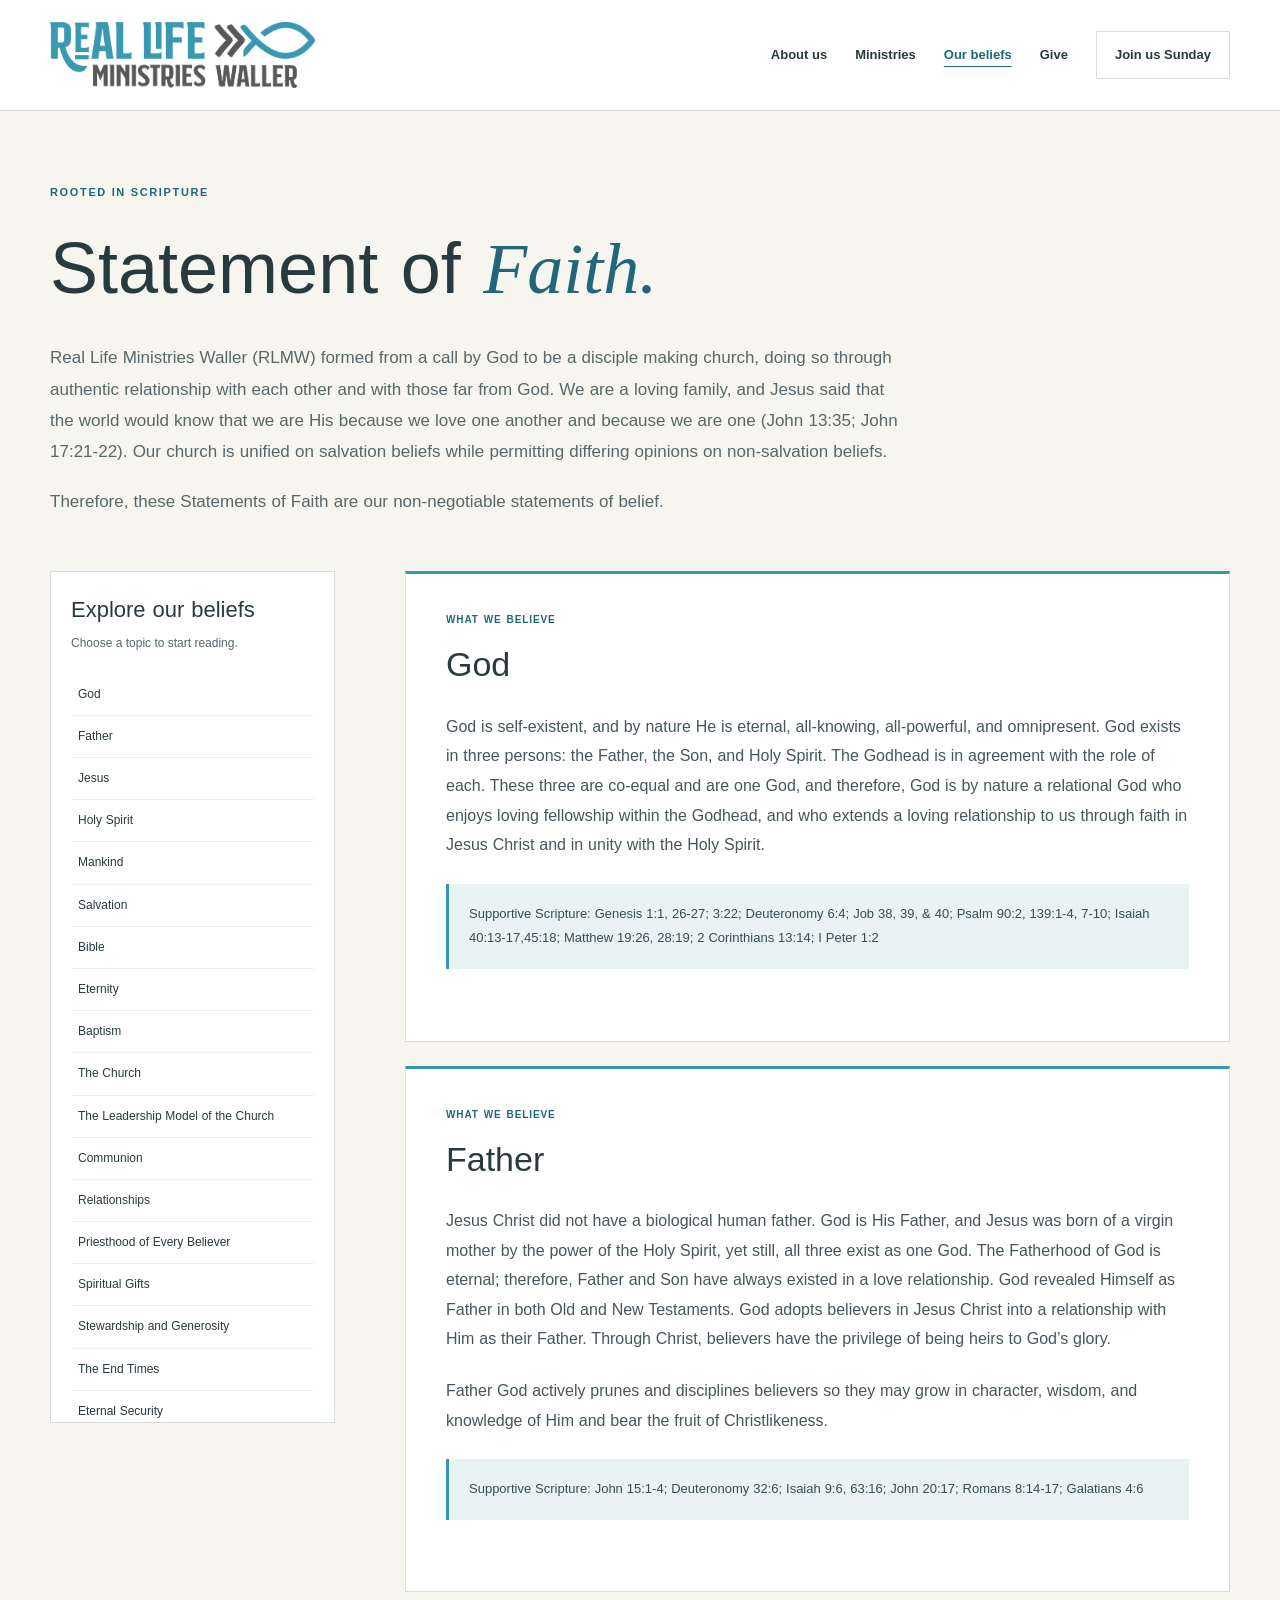
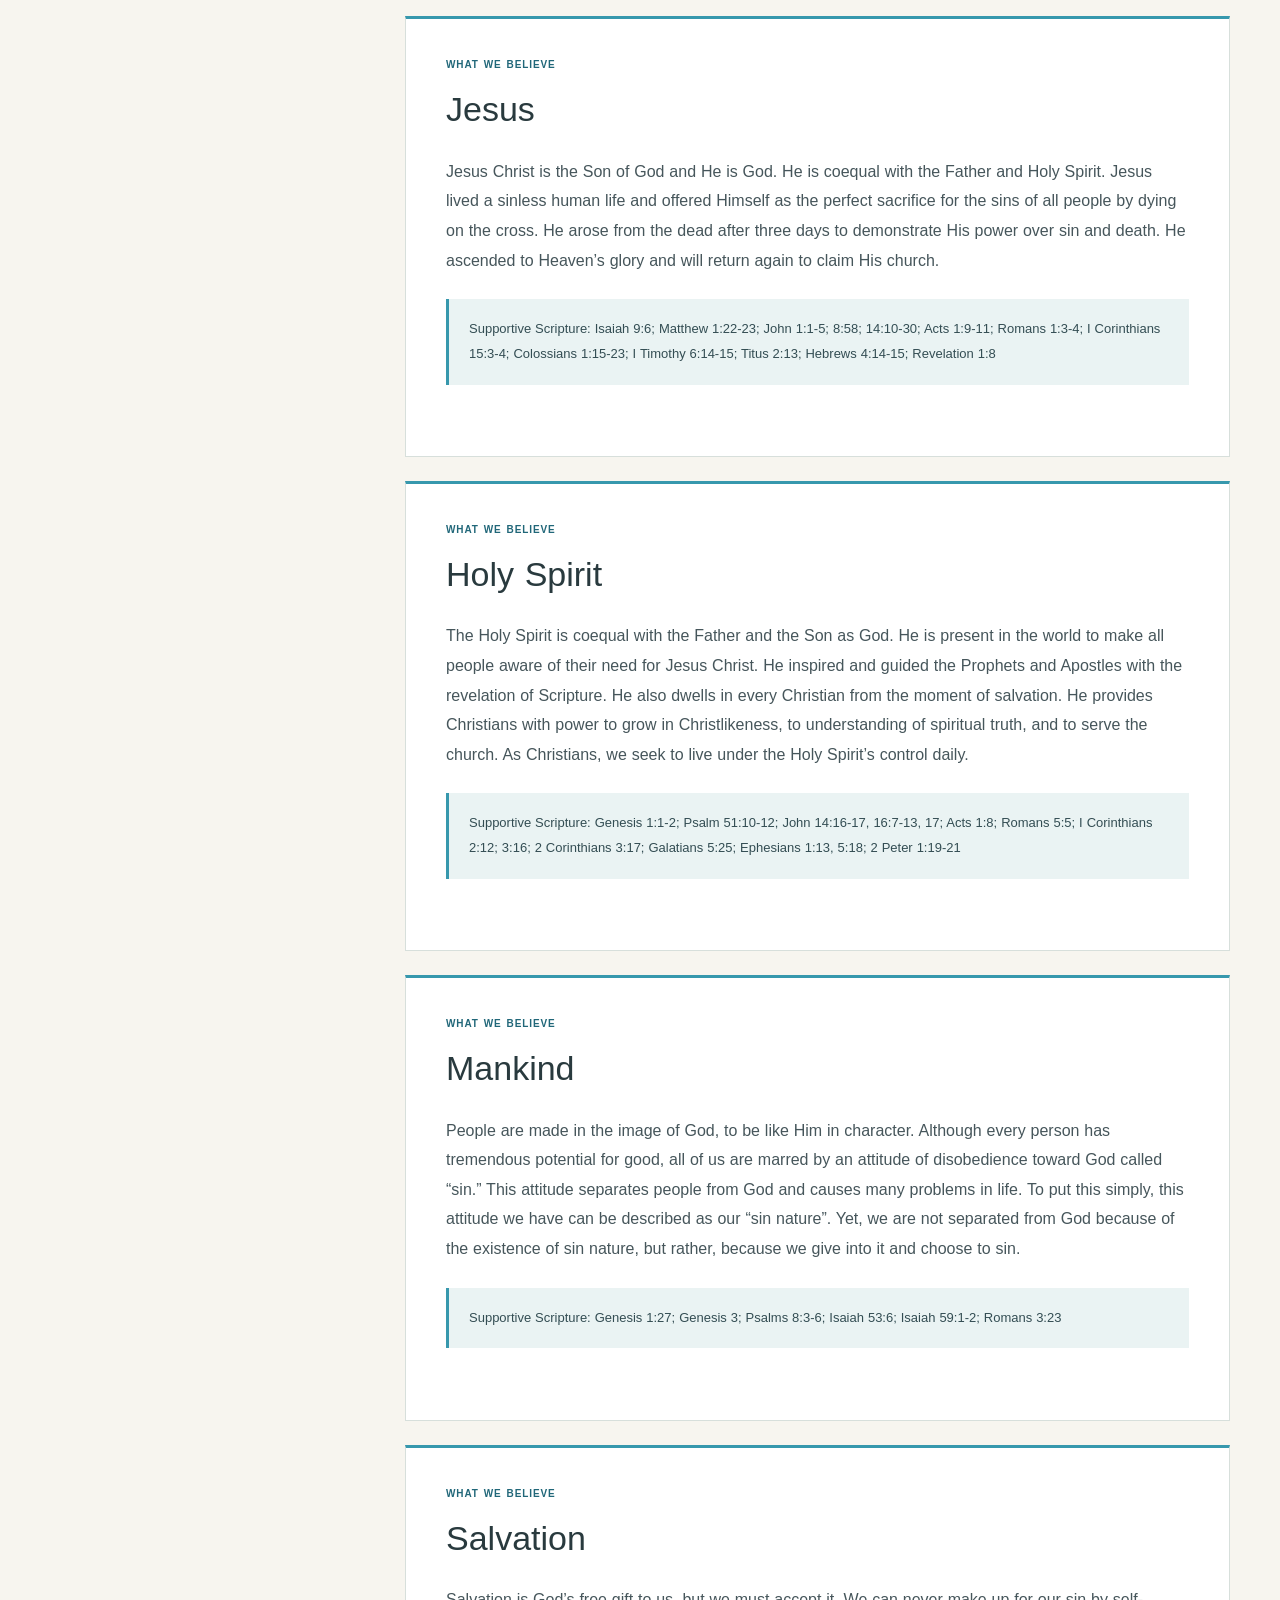
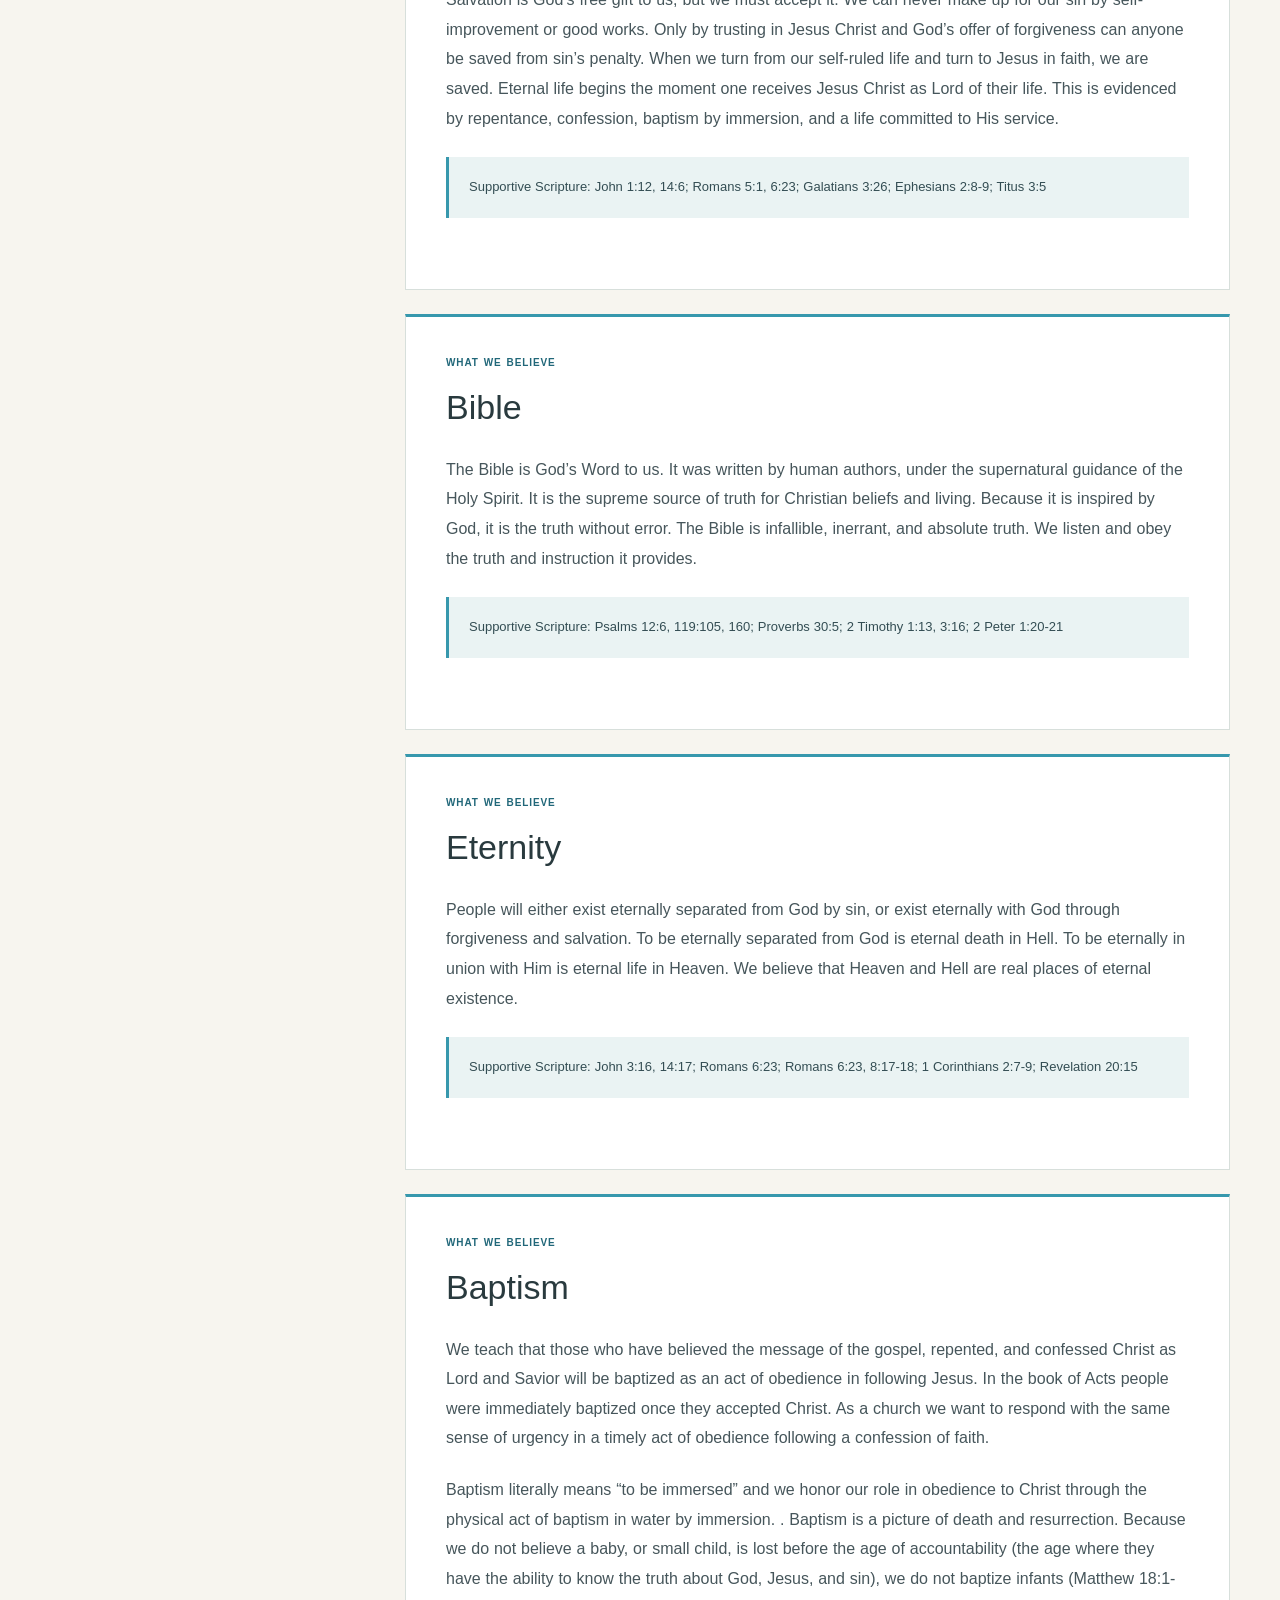
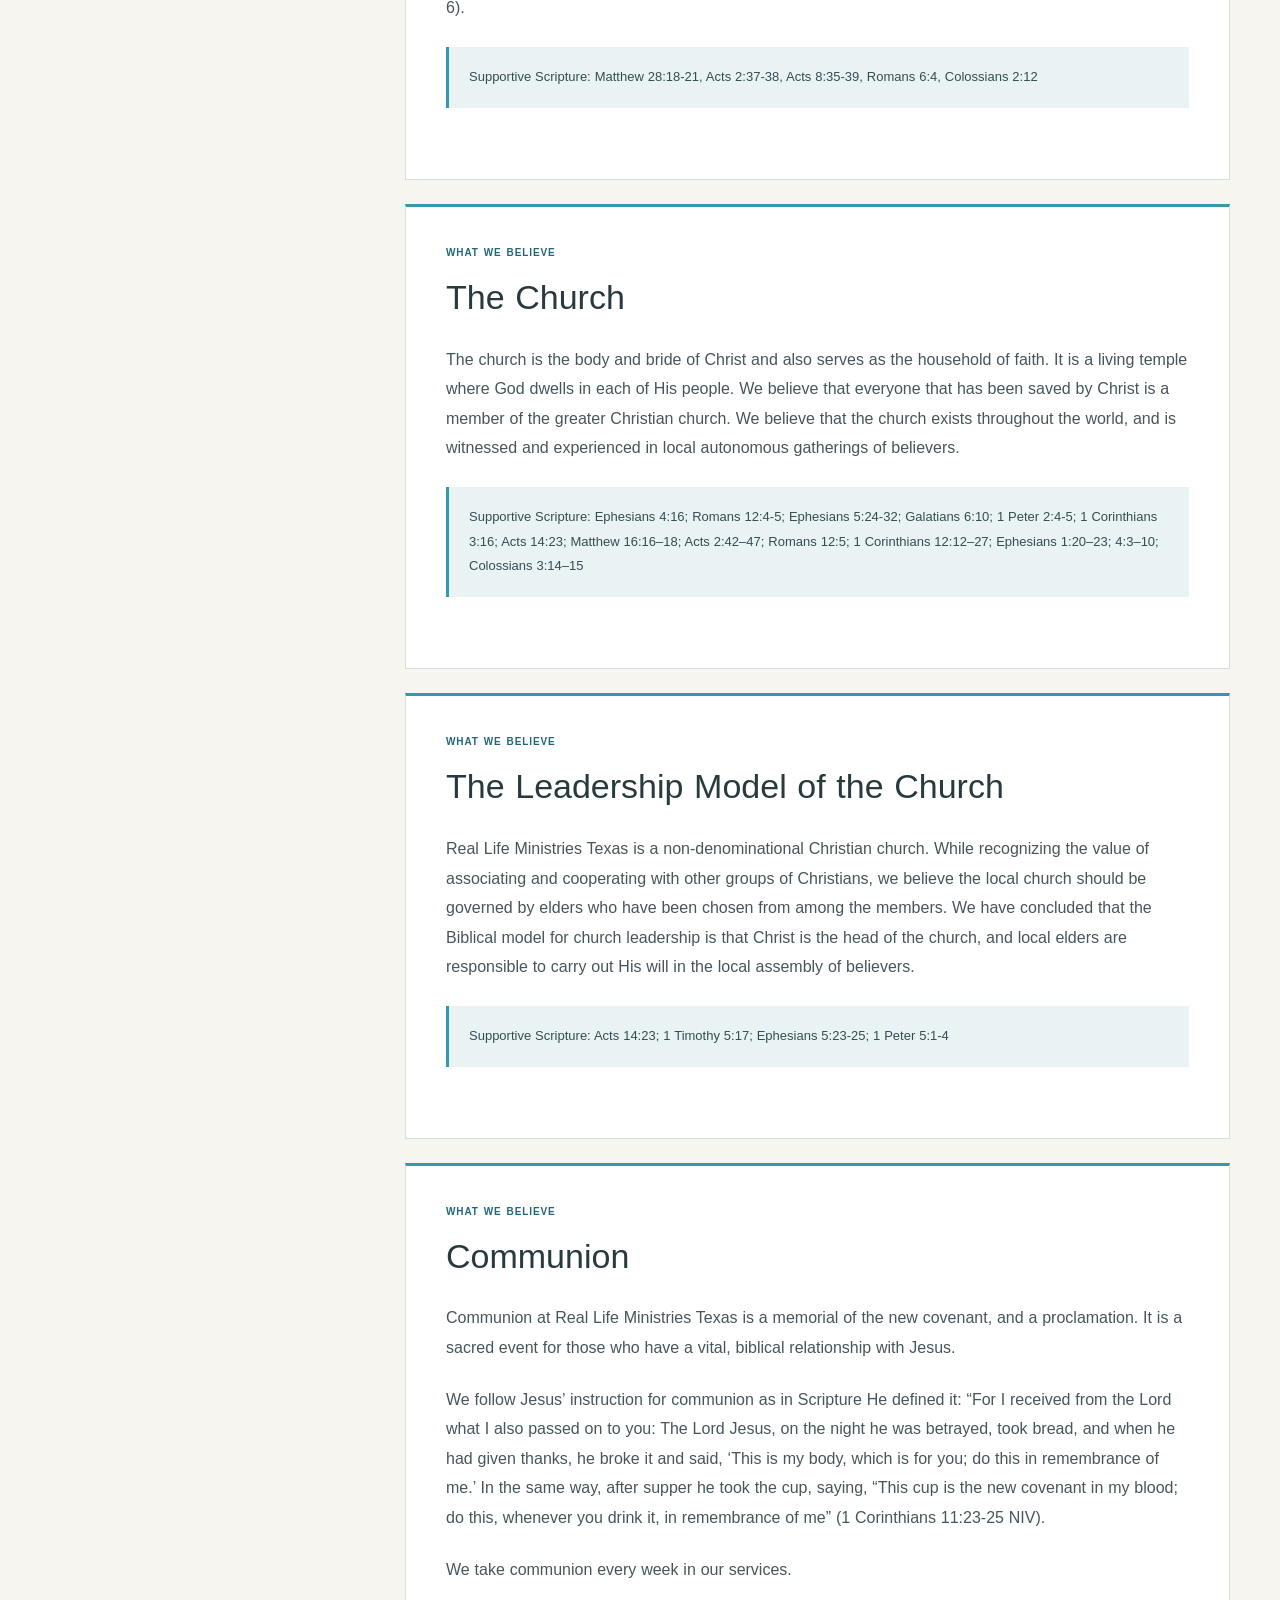
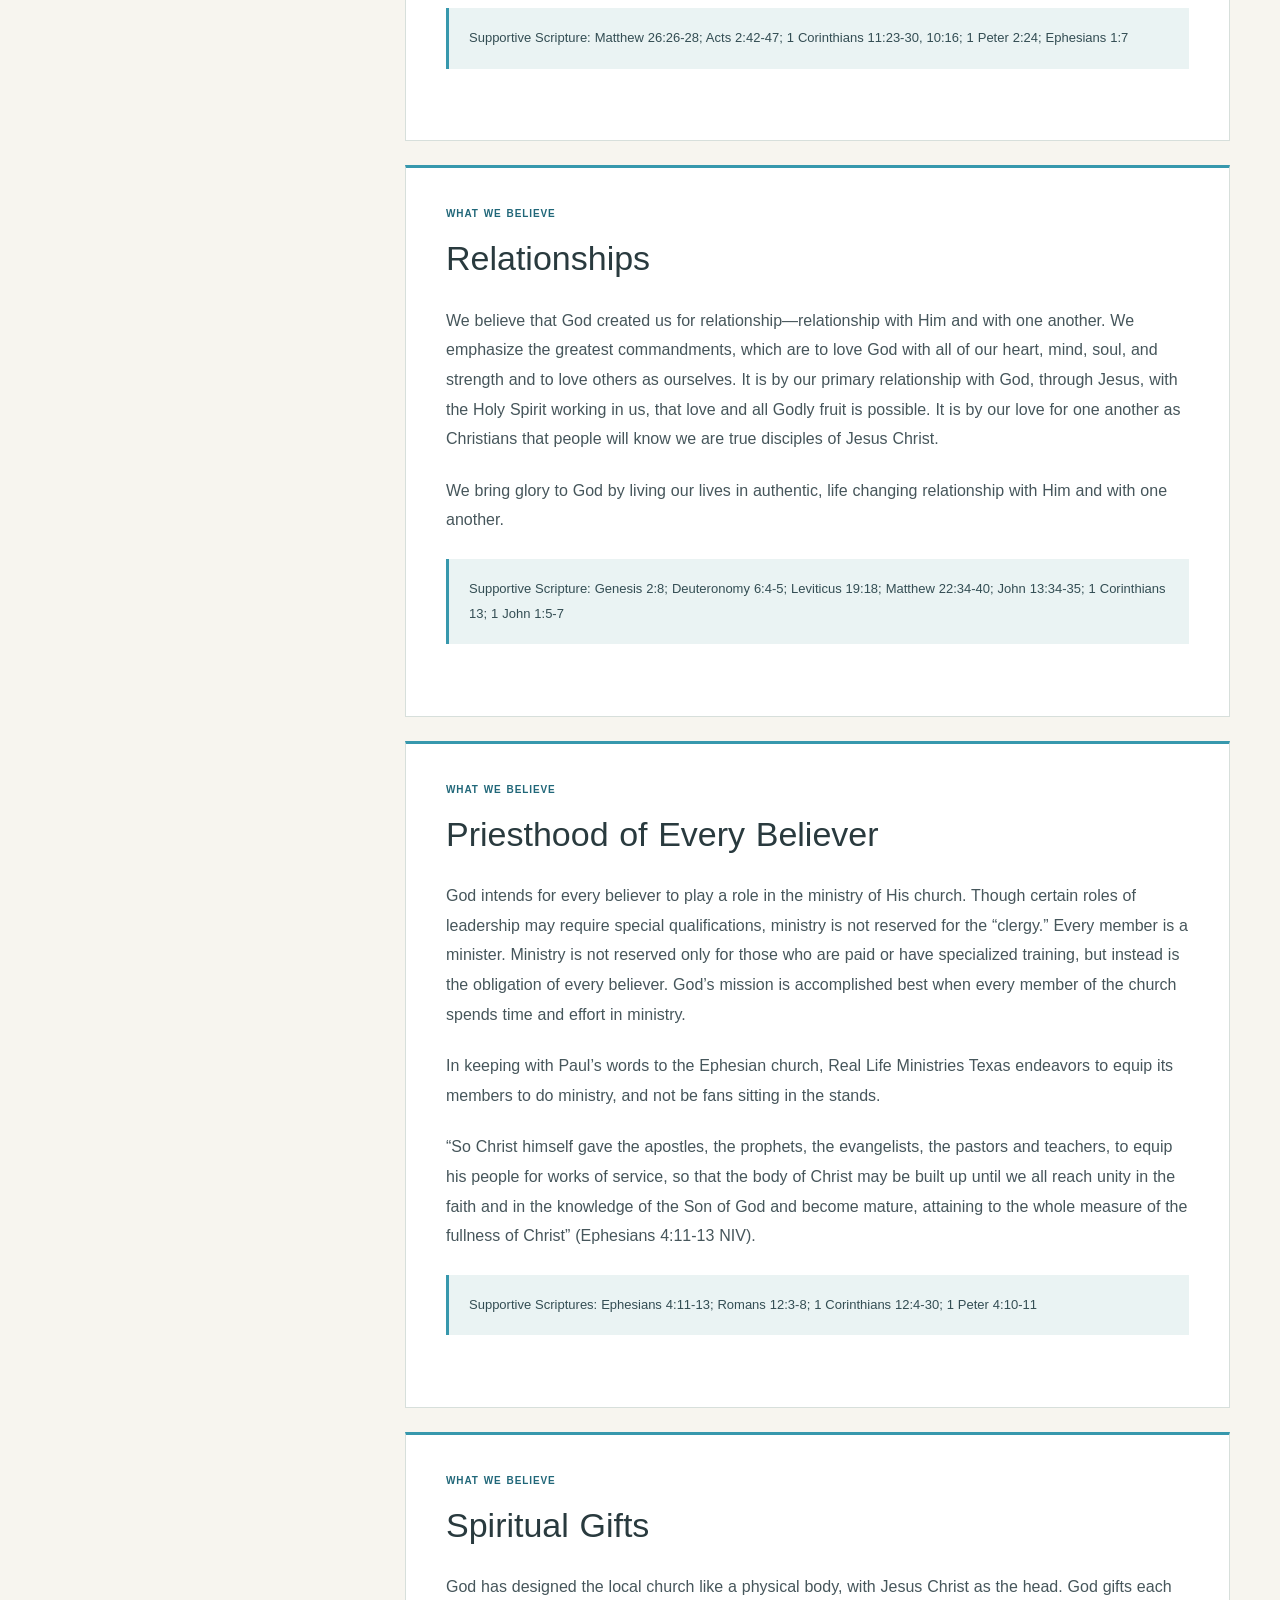
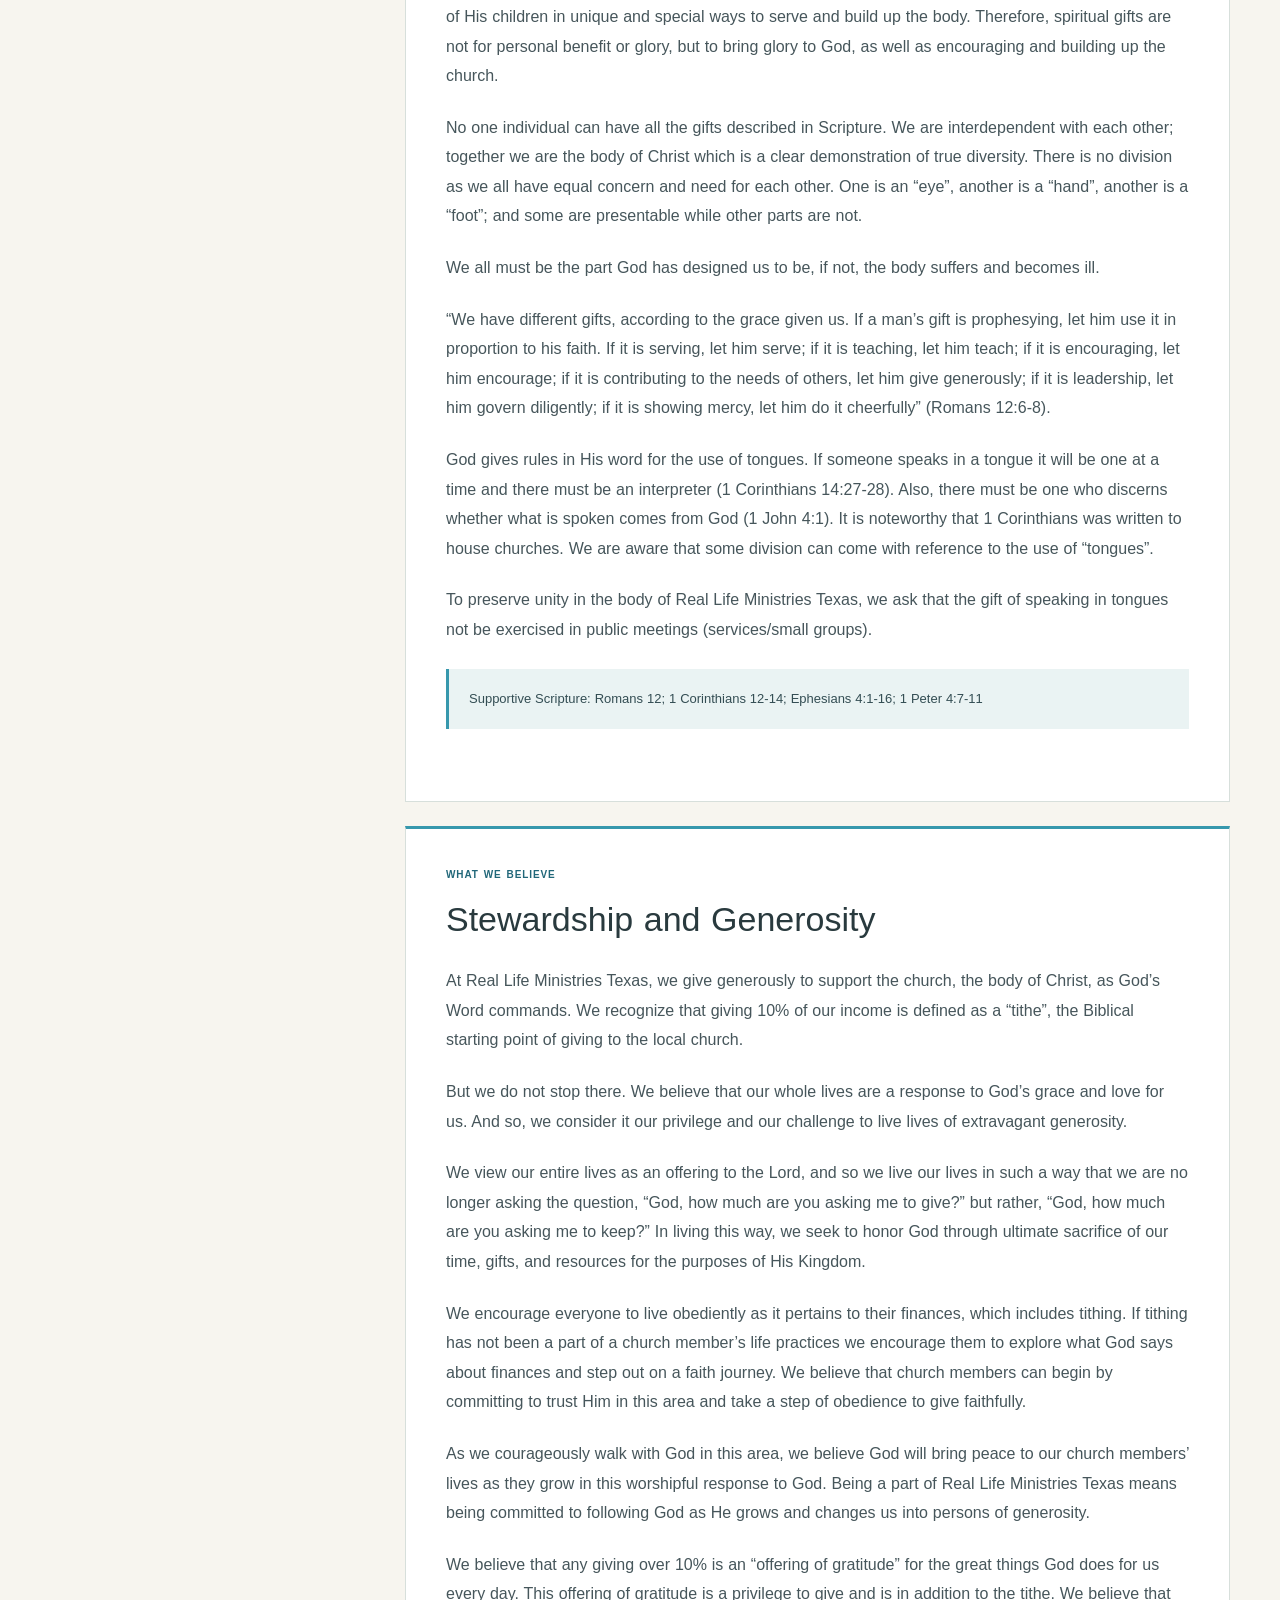
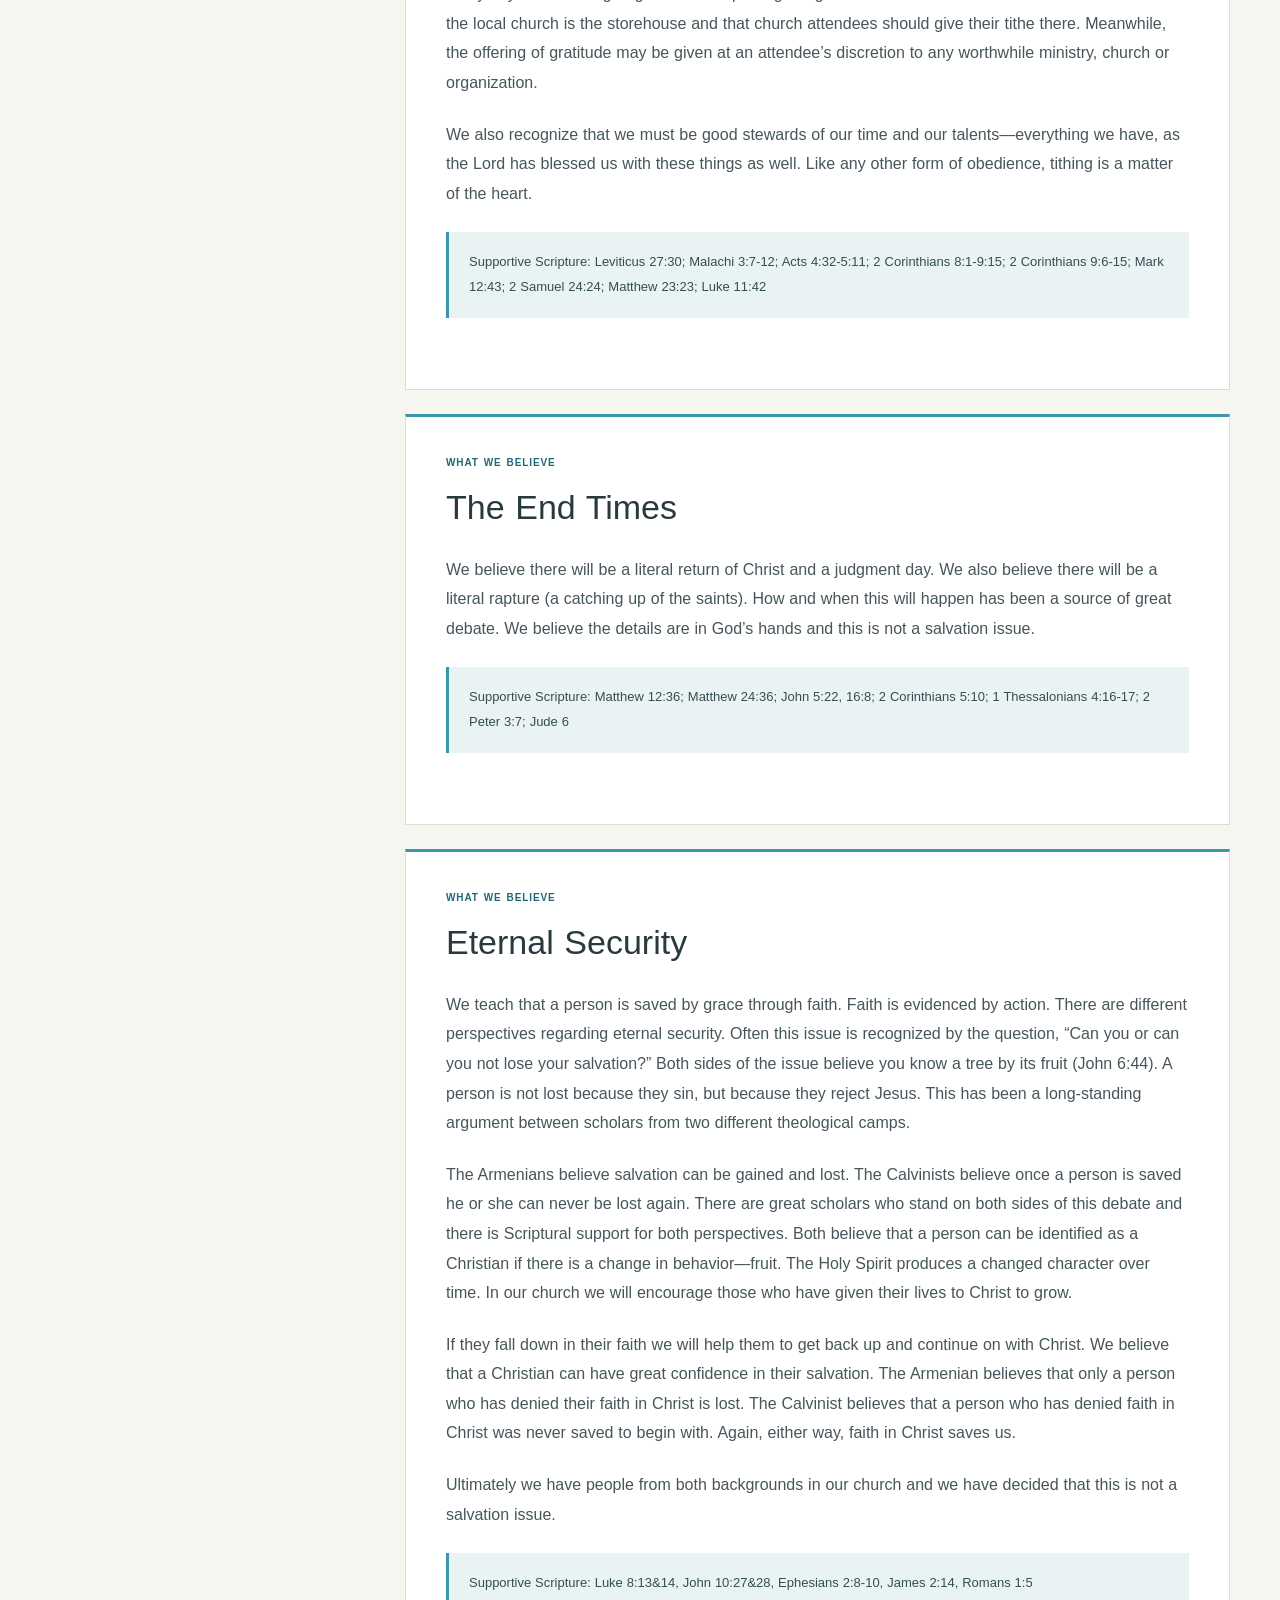
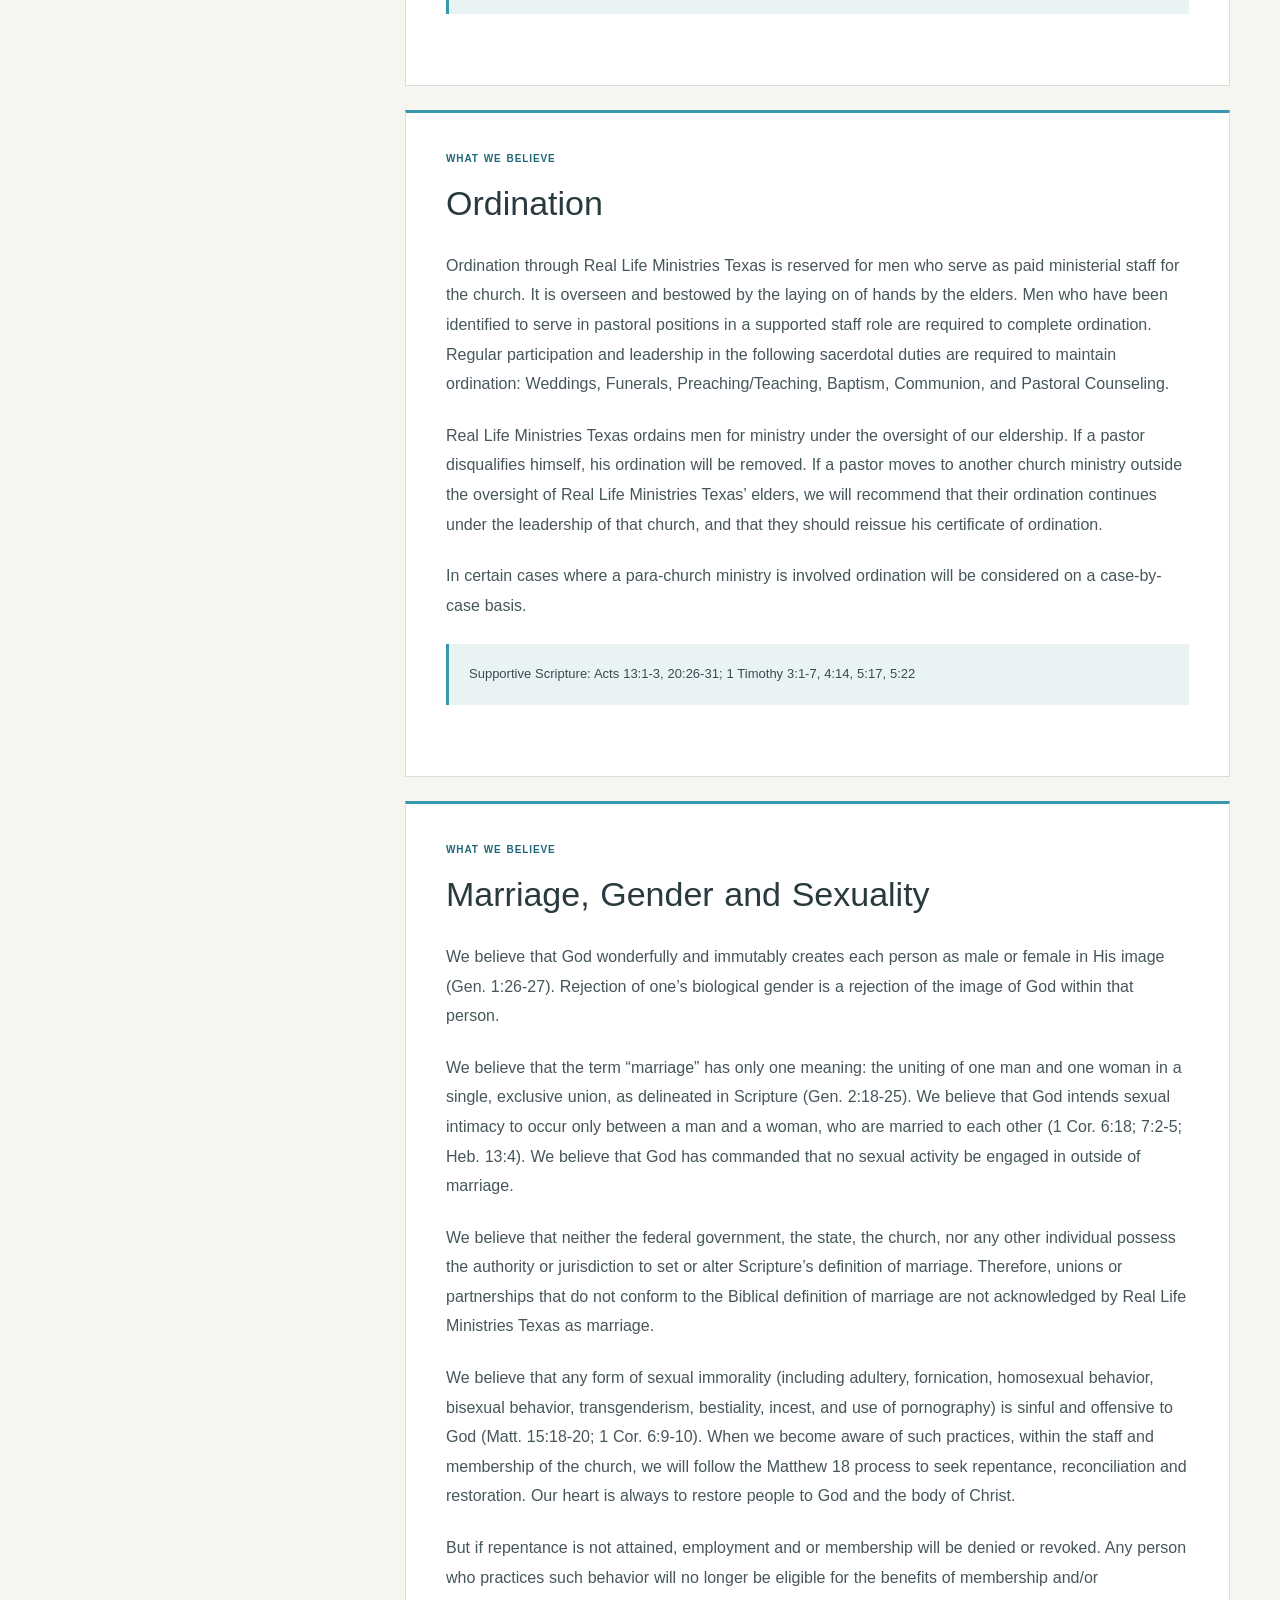
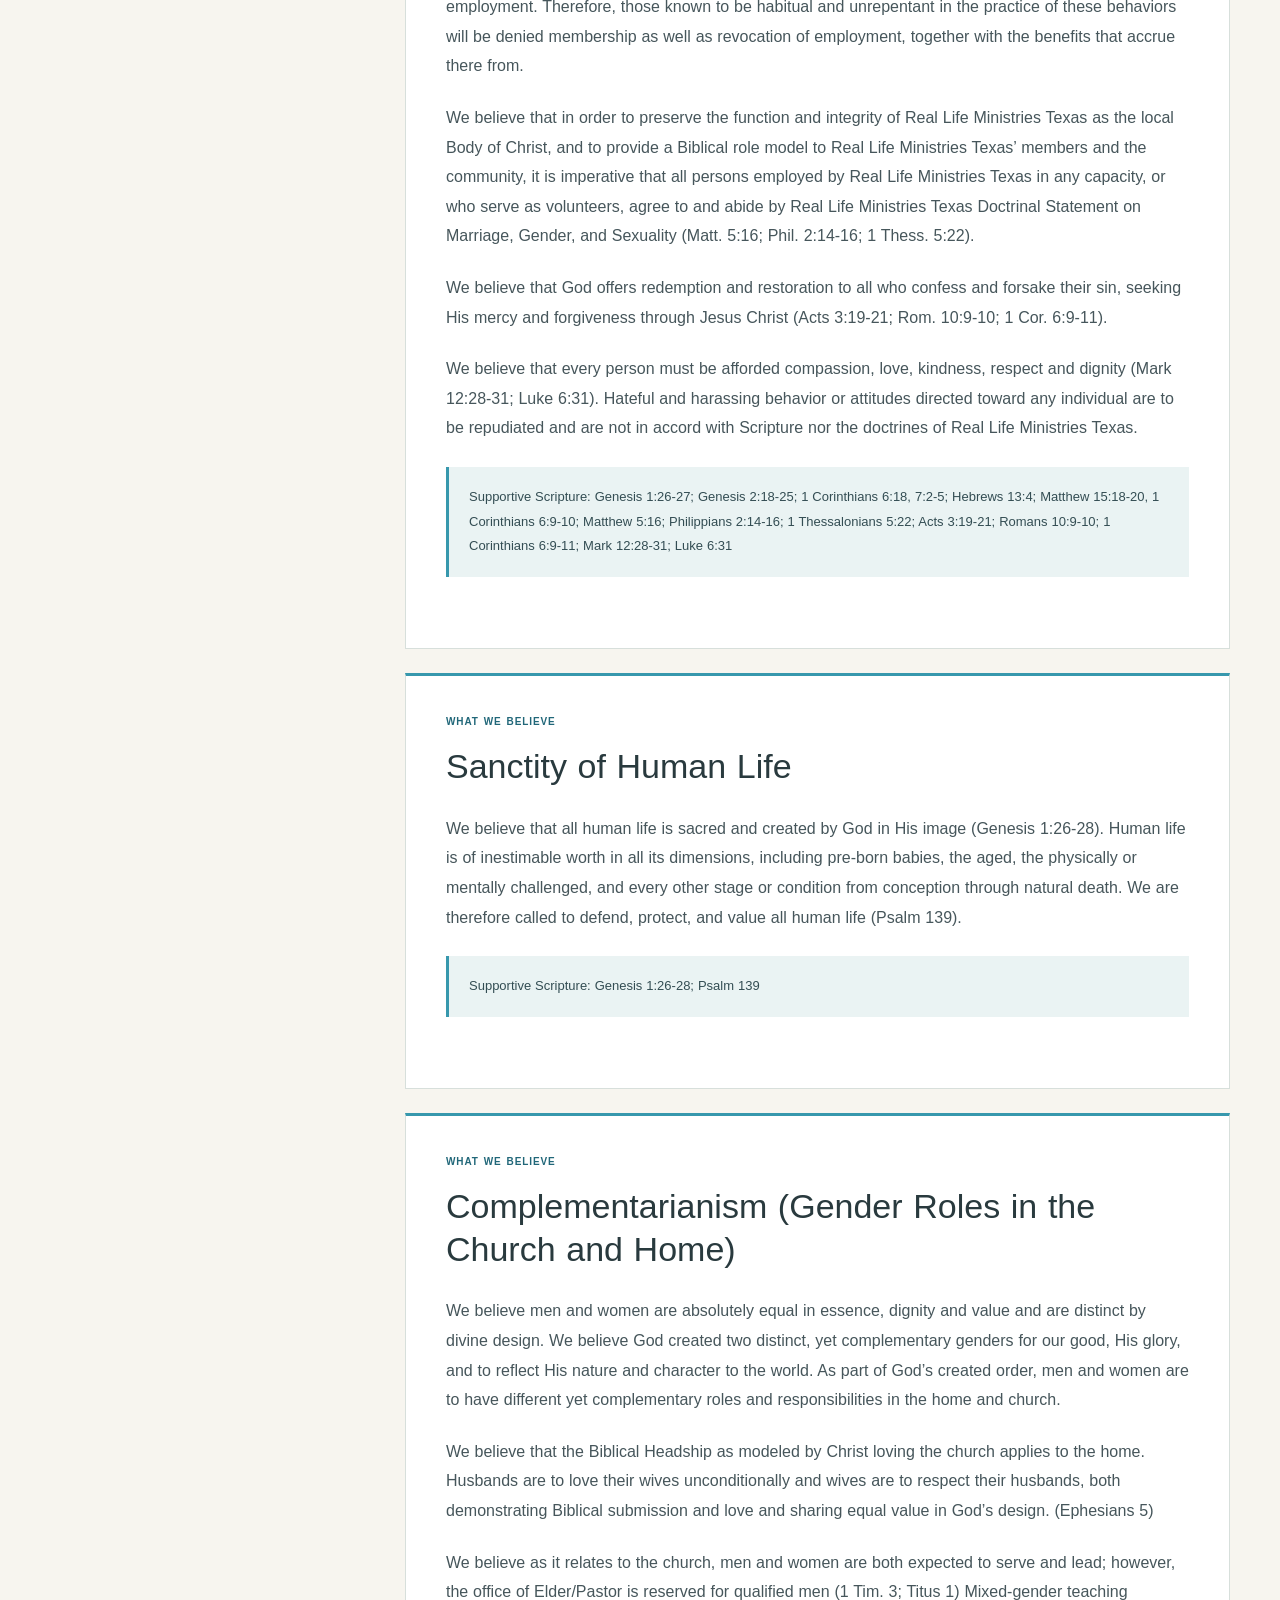
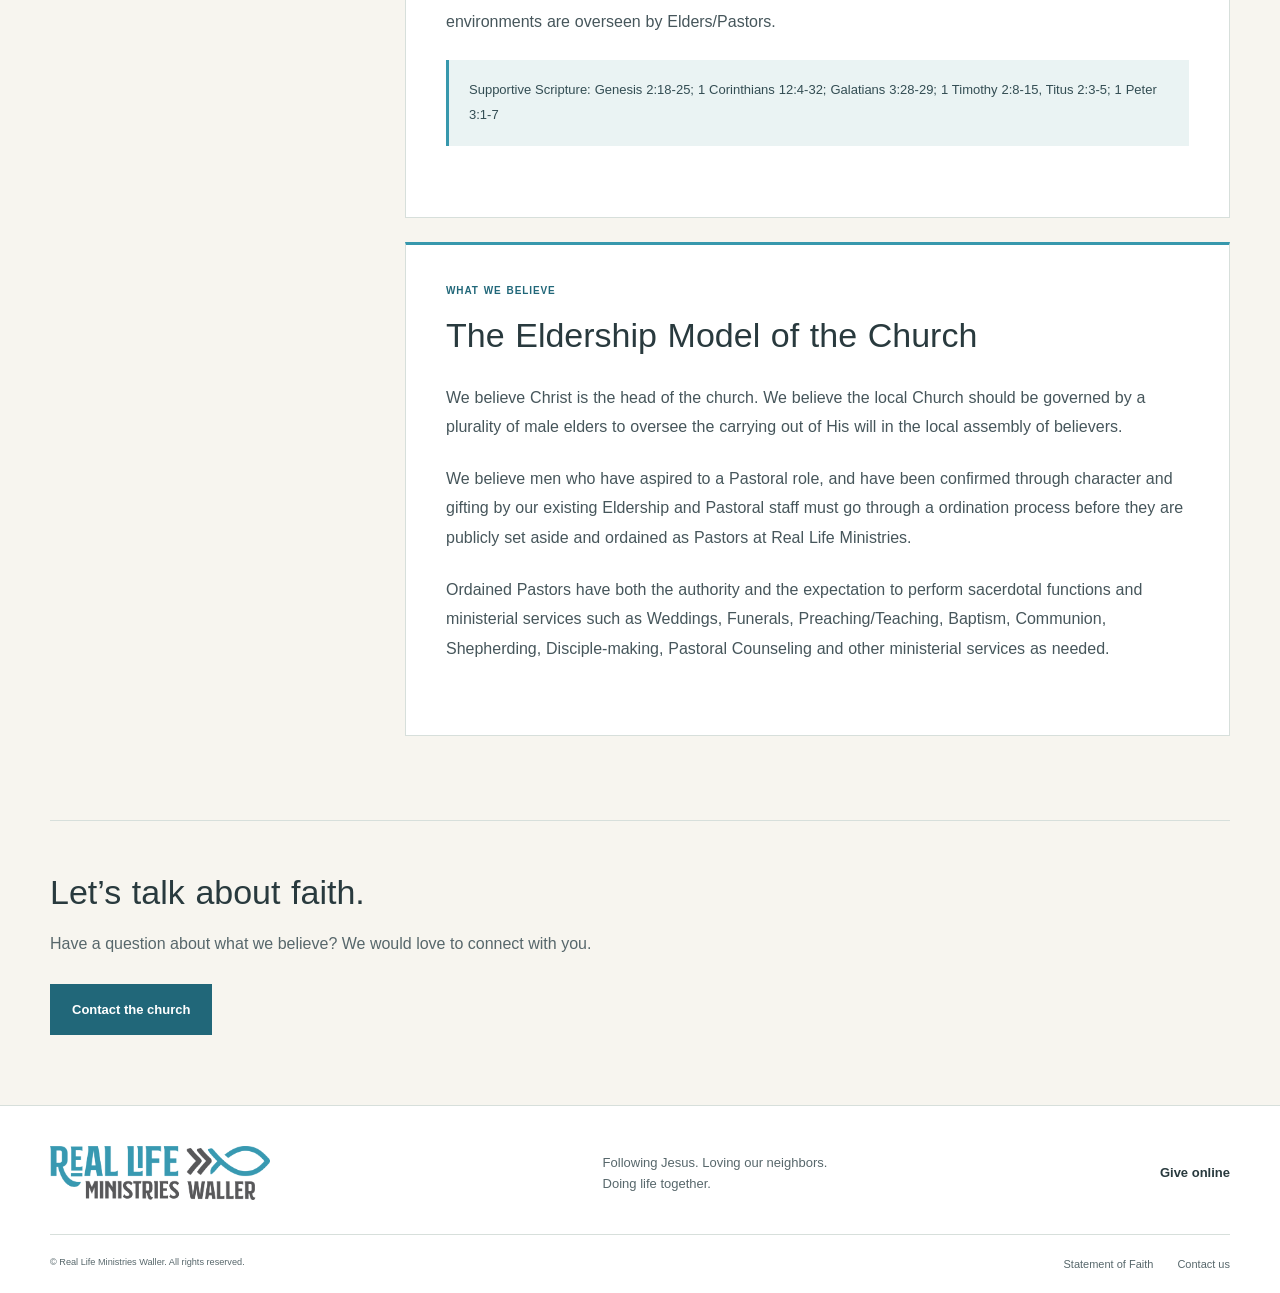
==== commit da50dd93: "remove back to topics" ====
--- a/faith.html
+++ b/faith.html
@@ -28,47 +28,47 @@
 <li><a href="#sanctity-of-human-life">Sanctity of Human Life</a></li>
 <li><a href="#complementarianism-gender-roles-in-the-church-and-home">Complementarianism (Gender Roles in the Church and Home)</a></li>
 <li><a href="#the-eldership-model-of-the-church">The Eldership Model of the Church</a></li></ol></nav></aside><div class="beliefs"><article class="belief" id="god" aria-labelledby="god-heading"><p class="eyebrow">WHAT WE BELIEVE</p><h2 id="god-heading"><a href="#god" title="Direct link to God">God</a></h2><p>God is self-existent, and by nature He is eternal, all-knowing, all-powerful, and omnipresent. God exists in three persons: the Father, the Son, and Holy Spirit. The Godhead is in agreement with the role of each. These three are co-equal and are one God, and therefore, God is by nature a relational God who enjoys loving fellowship within the Godhead, and who extends a loving relationship to us through faith in Jesus Christ and in unity with the Holy Spirit.</p>
-<p class="scripture">Supportive Scripture: Genesis 1:1, 26-27; 3:22; Deuteronomy 6:4; Job 38, 39, &amp; 40; Psalm 90:2, 139:1-4, 7-10; Isaiah 40:13-17,45:18; Matthew 19:26, 28:19; 2 Corinthians 13:14; I Peter 1:2</p><a class="back-top" href="#faith-topics">Back to topics</a></article>
+<p class="scripture">Supportive Scripture: Genesis 1:1, 26-27; 3:22; Deuteronomy 6:4; Job 38, 39, &amp; 40; Psalm 90:2, 139:1-4, 7-10; Isaiah 40:13-17,45:18; Matthew 19:26, 28:19; 2 Corinthians 13:14; I Peter 1:2</p><a class="back-top" href="#faith-topics"></a></article>
 <article class="belief" id="father" aria-labelledby="father-heading"><p class="eyebrow">WHAT WE BELIEVE</p><h2 id="father-heading"><a href="#father" title="Direct link to Father">Father</a></h2><p>Jesus Christ did not have a biological human father. God is His Father, and Jesus was born of a virgin mother by the power of the Holy Spirit, yet still, all three exist as one God. The Fatherhood of God is eternal; therefore, Father and Son have always existed in a love relationship. God revealed Himself as Father in both Old and New Testaments. God adopts believers in Jesus Christ into a relationship with Him as their Father. Through Christ, believers have the privilege of being heirs to God’s glory.</p>
 <p>Father God actively prunes and disciplines believers so they may grow in character, wisdom, and knowledge of Him and bear the fruit of Christlikeness.</p>
-<p class="scripture">Supportive Scripture: John 15:1-4; Deuteronomy 32:6; Isaiah 9:6, 63:16; John 20:17; Romans 8:14-17; Galatians 4:6</p><a class="back-top" href="#faith-topics">Back to topics</a></article>
+<p class="scripture">Supportive Scripture: John 15:1-4; Deuteronomy 32:6; Isaiah 9:6, 63:16; John 20:17; Romans 8:14-17; Galatians 4:6</p><a class="back-top" href="#faith-topics"></a></article>
 <article class="belief" id="jesus" aria-labelledby="jesus-heading"><p class="eyebrow">WHAT WE BELIEVE</p><h2 id="jesus-heading"><a href="#jesus" title="Direct link to Jesus">Jesus</a></h2><p>Jesus Christ is the Son of God and He is God. He is coequal with the Father and Holy Spirit. Jesus lived a sinless human life and offered Himself as the perfect sacrifice for the sins of all people by dying on the cross. He arose from the dead after three days to demonstrate His power over sin and death. He ascended to Heaven’s glory and will return again to claim His church.</p>
-<p class="scripture">Supportive Scripture: Isaiah 9:6; Matthew 1:22-23; John 1:1-5; 8:58; 14:10-30; Acts 1:9-11; Romans 1:3-4; I Corinthians 15:3-4; Colossians 1:15-23; I Timothy 6:14-15; Titus 2:13; Hebrews 4:14-15; Revelation 1:8</p><a class="back-top" href="#faith-topics">Back to topics</a></article>
+<p class="scripture">Supportive Scripture: Isaiah 9:6; Matthew 1:22-23; John 1:1-5; 8:58; 14:10-30; Acts 1:9-11; Romans 1:3-4; I Corinthians 15:3-4; Colossians 1:15-23; I Timothy 6:14-15; Titus 2:13; Hebrews 4:14-15; Revelation 1:8</p><a class="back-top" href="#faith-topics"></a></article>
 <article class="belief" id="holy-spirit" aria-labelledby="holy-spirit-heading"><p class="eyebrow">WHAT WE BELIEVE</p><h2 id="holy-spirit-heading"><a href="#holy-spirit" title="Direct link to Holy Spirit">Holy Spirit</a></h2><p>The Holy Spirit is coequal with the Father and the Son as God. He is present in the world to make all people aware of their need for Jesus Christ. He inspired and guided the Prophets and Apostles with the revelation of Scripture. He also dwells in every Christian from the moment of salvation. He provides Christians with power to grow in Christlikeness, to understanding of spiritual truth, and to serve the church. As Christians, we seek to live under the Holy Spirit’s control daily.</p>
-<p class="scripture">Supportive Scripture: Genesis 1:1-2; Psalm 51:10-12; John 14:16-17, 16:7-13, 17; Acts 1:8; Romans 5:5; I Corinthians 2:12; 3:16; 2 Corinthians 3:17; Galatians 5:25; Ephesians 1:13, 5:18; 2 Peter 1:19-21</p><a class="back-top" href="#faith-topics">Back to topics</a></article>
+<p class="scripture">Supportive Scripture: Genesis 1:1-2; Psalm 51:10-12; John 14:16-17, 16:7-13, 17; Acts 1:8; Romans 5:5; I Corinthians 2:12; 3:16; 2 Corinthians 3:17; Galatians 5:25; Ephesians 1:13, 5:18; 2 Peter 1:19-21</p><a class="back-top" href="#faith-topics"></a></article>
 <article class="belief" id="mankind" aria-labelledby="mankind-heading"><p class="eyebrow">WHAT WE BELIEVE</p><h2 id="mankind-heading"><a href="#mankind" title="Direct link to Mankind">Mankind</a></h2><p>People are made in the image of God, to be like Him in character. Although every person has tremendous potential for good, all of us are marred by an attitude of disobedience toward God called “sin.” This attitude separates people from God and causes many problems in life. To put this simply, this attitude we have can be described as our “sin nature”. Yet, we are not separated from God because of the existence of sin nature, but rather, because we give into it and choose to sin.</p>
-<p class="scripture">Supportive Scripture: Genesis 1:27; Genesis 3; Psalms 8:3-6; Isaiah 53:6; Isaiah 59:1-2; Romans 3:23</p><a class="back-top" href="#faith-topics">Back to topics</a></article>
+<p class="scripture">Supportive Scripture: Genesis 1:27; Genesis 3; Psalms 8:3-6; Isaiah 53:6; Isaiah 59:1-2; Romans 3:23</p><a class="back-top" href="#faith-topics"></a></article>
 <article class="belief" id="salvation" aria-labelledby="salvation-heading"><p class="eyebrow">WHAT WE BELIEVE</p><h2 id="salvation-heading"><a href="#salvation" title="Direct link to Salvation">Salvation</a></h2><p>Salvation is God’s free gift to us, but we must accept it. We can never make up for our sin by self-improvement or good works. Only by trusting in Jesus Christ and God’s offer of forgiveness can anyone be saved from sin’s penalty. When we turn from our self-ruled life and turn to Jesus in faith, we are saved. Eternal life begins the moment one receives Jesus Christ as Lord of their life. This is evidenced by repentance, confession, baptism by immersion, and a life committed to His service.</p>
-<p class="scripture">Supportive Scripture: John 1:12, 14:6; Romans 5:1, 6:23; Galatians 3:26; Ephesians 2:8-9; Titus 3:5</p><a class="back-top" href="#faith-topics">Back to topics</a></article>
+<p class="scripture">Supportive Scripture: John 1:12, 14:6; Romans 5:1, 6:23; Galatians 3:26; Ephesians 2:8-9; Titus 3:5</p><a class="back-top" href="#faith-topics"></a></article>
 <article class="belief" id="bible" aria-labelledby="bible-heading"><p class="eyebrow">WHAT WE BELIEVE</p><h2 id="bible-heading"><a href="#bible" title="Direct link to Bible">Bible</a></h2><p>The Bible is God’s Word to us. It was written by human authors, under the supernatural guidance of the Holy Spirit. It is the supreme source of truth for Christian beliefs and living. Because it is inspired by God, it is the truth without error. The Bible is infallible, inerrant, and absolute truth. We listen and obey the truth and instruction it provides.</p>
-<p class="scripture">Supportive Scripture: Psalms 12:6, 119:105, 160; Proverbs 30:5; 2 Timothy 1:13, 3:16; 2 Peter 1:20-21</p><a class="back-top" href="#faith-topics">Back to topics</a></article>
+<p class="scripture">Supportive Scripture: Psalms 12:6, 119:105, 160; Proverbs 30:5; 2 Timothy 1:13, 3:16; 2 Peter 1:20-21</p><a class="back-top" href="#faith-topics"></a></article>
 <article class="belief" id="eternity" aria-labelledby="eternity-heading"><p class="eyebrow">WHAT WE BELIEVE</p><h2 id="eternity-heading"><a href="#eternity" title="Direct link to Eternity">Eternity</a></h2><p>People will either exist eternally separated from God by sin, or exist eternally with God through forgiveness and salvation. To be eternally separated from God is eternal death in Hell. To be eternally in union with Him is eternal life in Heaven. We believe that Heaven and Hell are real places of eternal existence.</p>
-<p class="scripture">Supportive Scripture: John 3:16, 14:17; Romans 6:23; Romans 6:23, 8:17-18; 1 Corinthians 2:7-9; Revelation 20:15</p><a class="back-top" href="#faith-topics">Back to topics</a></article>
+<p class="scripture">Supportive Scripture: John 3:16, 14:17; Romans 6:23; Romans 6:23, 8:17-18; 1 Corinthians 2:7-9; Revelation 20:15</p><a class="back-top" href="#faith-topics"></a></article>
 <article class="belief" id="baptism" aria-labelledby="baptism-heading"><p class="eyebrow">WHAT WE BELIEVE</p><h2 id="baptism-heading"><a href="#baptism" title="Direct link to Baptism">Baptism</a></h2><p>We teach that those who have believed the message of the gospel, repented, and confessed Christ as Lord and Savior will be baptized as an act of obedience in following Jesus. In the book of Acts people were immediately baptized once they accepted Christ. As a church we want to respond with the same sense of urgency in a timely act of obedience following a confession of faith.</p>
 <p>Baptism literally means “to be immersed” and we honor our role in obedience to Christ through the physical act of baptism in water by immersion. . Baptism is a picture of death and resurrection. Because we do not believe a baby, or small child, is lost before the age of accountability (the age where they have the ability to know the truth about God, Jesus, and sin), we do not baptize infants (Matthew 18:1-6).</p>
-<p class="scripture">Supportive Scripture: Matthew 28:18-21, Acts 2:37-38, Acts 8:35-39, Romans 6:4, Colossians 2:12</p><a class="back-top" href="#faith-topics">Back to topics</a></article>
+<p class="scripture">Supportive Scripture: Matthew 28:18-21, Acts 2:37-38, Acts 8:35-39, Romans 6:4, Colossians 2:12</p><a class="back-top" href="#faith-topics"></a></article>
 <article class="belief" id="the-church" aria-labelledby="the-church-heading"><p class="eyebrow">WHAT WE BELIEVE</p><h2 id="the-church-heading"><a href="#the-church" title="Direct link to The Church">The Church</a></h2><p>The church is the body and bride of Christ and also serves as the household of faith. It is a living temple where God dwells in each of His people. We believe that everyone that has been saved by Christ is a member of the greater Christian church. We believe that the church exists throughout the world, and is witnessed and experienced in local autonomous gatherings of believers.</p>
-<p class="scripture">Supportive Scripture: Ephesians 4:16; Romans 12:4-5; Ephesians 5:24-32; Galatians 6:10; 1 Peter 2:4-5; 1 Corinthians 3:16; Acts 14:23; Matthew 16:16–18; Acts 2:42–47; Romans 12:5; 1 Corinthians 12:12–27; Ephesians 1:20–23; 4:3–10; Colossians 3:14–15</p><a class="back-top" href="#faith-topics">Back to topics</a></article>
+<p class="scripture">Supportive Scripture: Ephesians 4:16; Romans 12:4-5; Ephesians 5:24-32; Galatians 6:10; 1 Peter 2:4-5; 1 Corinthians 3:16; Acts 14:23; Matthew 16:16–18; Acts 2:42–47; Romans 12:5; 1 Corinthians 12:12–27; Ephesians 1:20–23; 4:3–10; Colossians 3:14–15</p><a class="back-top" href="#faith-topics"></a></article>
 <article class="belief" id="the-leadership-model-of-the-church" aria-labelledby="the-leadership-model-of-the-church-heading"><p class="eyebrow">WHAT WE BELIEVE</p><h2 id="the-leadership-model-of-the-church-heading"><a href="#the-leadership-model-of-the-church" title="Direct link to The Leadership Model of the Church">The Leadership Model of the Church</a></h2><p>Real Life Ministries Texas is a non-denominational Christian church. While recognizing the value of associating and cooperating with other groups of Christians, we believe the local church should be governed by elders who have been chosen from among the members. We have concluded that the Biblical model for church leadership is that Christ is the head of the church, and local elders are responsible to carry out His will in the local assembly of believers.</p>
-<p class="scripture">Supportive Scripture: Acts 14:23; 1 Timothy 5:17; Ephesians 5:23-25; 1 Peter 5:1-4</p><a class="back-top" href="#faith-topics">Back to topics</a></article>
+<p class="scripture">Supportive Scripture: Acts 14:23; 1 Timothy 5:17; Ephesians 5:23-25; 1 Peter 5:1-4</p><a class="back-top" href="#faith-topics"></a></article>
 <article class="belief" id="communion" aria-labelledby="communion-heading"><p class="eyebrow">WHAT WE BELIEVE</p><h2 id="communion-heading"><a href="#communion" title="Direct link to Communion">Communion</a></h2><p>Communion at Real Life Ministries Texas is a memorial of the new covenant, and a proclamation. It is a sacred event for those who have a vital, biblical relationship with Jesus.</p>
 <p>We follow Jesus’ instruction for communion as in Scripture He defined it: “For I received from the Lord what I also passed on to you: The Lord Jesus, on the night he was betrayed, took bread, and when he had given thanks, he broke it and said, ‘This is my body, which is for you; do this in remembrance of me.’ In the same way, after supper he took the cup, saying, “This cup is the new covenant in my blood; do this, whenever you drink it, in remembrance of me” (1 Corinthians 11:23-25 NIV).</p>
 <p>We take communion every week in our services.</p>
-<p class="scripture">Supportive Scripture: Matthew 26:26-28; Acts 2:42-47; 1 Corinthians 11:23-30, 10:16; 1 Peter 2:24; Ephesians 1:7</p><a class="back-top" href="#faith-topics">Back to topics</a></article>
+<p class="scripture">Supportive Scripture: Matthew 26:26-28; Acts 2:42-47; 1 Corinthians 11:23-30, 10:16; 1 Peter 2:24; Ephesians 1:7</p><a class="back-top" href="#faith-topics"></a></article>
 <article class="belief" id="relationships" aria-labelledby="relationships-heading"><p class="eyebrow">WHAT WE BELIEVE</p><h2 id="relationships-heading"><a href="#relationships" title="Direct link to Relationships">Relationships</a></h2><p>We believe that God created us for relationship—relationship with Him and with one another. We emphasize the greatest commandments, which are to love God with all of our heart, mind, soul, and strength and to love others as ourselves. It is by our primary relationship with God, through Jesus, with the Holy Spirit working in us, that love and all Godly fruit is possible. It is by our love for one another as Christians that people will know we are true disciples of Jesus Christ.</p>
 <p>We bring glory to God by living our lives in authentic, life changing relationship with Him and with one another.</p>
-<p class="scripture">Supportive Scripture: Genesis 2:8; Deuteronomy 6:4-5; Leviticus 19:18; Matthew 22:34-40; John 13:34-35; 1 Corinthians 13; 1 John 1:5-7</p><a class="back-top" href="#faith-topics">Back to topics</a></article>
+<p class="scripture">Supportive Scripture: Genesis 2:8; Deuteronomy 6:4-5; Leviticus 19:18; Matthew 22:34-40; John 13:34-35; 1 Corinthians 13; 1 John 1:5-7</p><a class="back-top" href="#faith-topics"></a></article>
 <article class="belief" id="priesthood-of-every-believer" aria-labelledby="priesthood-of-every-believer-heading"><p class="eyebrow">WHAT WE BELIEVE</p><h2 id="priesthood-of-every-believer-heading"><a href="#priesthood-of-every-believer" title="Direct link to Priesthood of Every Believer">Priesthood of Every Believer</a></h2><p>God intends for every believer to play a role in the ministry of His church. Though certain roles of leadership may require special qualifications, ministry is not reserved for the “clergy.” Every member is a minister. Ministry is not reserved only for those who are paid or have specialized training, but instead is the obligation of every believer. God’s mission is accomplished best when every member of the church spends time and effort in ministry.</p>
 <p>In keeping with Paul’s words to the Ephesian church, Real Life Ministries Texas endeavors to equip its members to do ministry, and not be fans sitting in the stands.</p>
 <p>“So Christ himself gave the apostles, the prophets, the evangelists, the pastors and teachers, to equip his people for works of service, so that the body of Christ may be built up until we all reach unity in the faith and in the knowledge of the Son of God and become mature, attaining to the whole measure of the fullness of Christ” (Ephesians 4:11-13 NIV).</p>
-<p class="scripture">Supportive Scriptures: Ephesians 4:11-13; Romans 12:3-8; 1 Corinthians 12:4-30; 1 Peter 4:10-11</p><a class="back-top" href="#faith-topics">Back to topics</a></article>
+<p class="scripture">Supportive Scriptures: Ephesians 4:11-13; Romans 12:3-8; 1 Corinthians 12:4-30; 1 Peter 4:10-11</p><a class="back-top" href="#faith-topics"></a></article>
 <article class="belief" id="spiritual-gifts" aria-labelledby="spiritual-gifts-heading"><p class="eyebrow">WHAT WE BELIEVE</p><h2 id="spiritual-gifts-heading"><a href="#spiritual-gifts" title="Direct link to Spiritual Gifts">Spiritual Gifts</a></h2><p>God has designed the local church like a physical body, with Jesus Christ as the head. God gifts each of His children in unique and special ways to serve and build up the body. Therefore, spiritual gifts are not for personal benefit or glory, but to bring glory to God, as well as encouraging and building up the church.</p>
 <p>No one individual can have all the gifts described in Scripture. We are interdependent with each other; together we are the body of Christ which is a clear demonstration of true diversity. There is no division as we all have equal concern and need for each other. One is an “eye”, another is a “hand”, another is a “foot”; and some are presentable while other parts are not.</p>
 <p>We all must be the part God has designed us to be, if not, the body suffers and becomes ill.</p>
 <p>“We have different gifts, according to the grace given us. If a man’s gift is prophesying, let him use it in proportion to his faith. If it is serving, let him serve; if it is teaching, let him teach; if it is encouraging, let him encourage; if it is contributing to the needs of others, let him give generously; if it is leadership, let him govern diligently; if it is showing mercy, let him do it cheerfully” (Romans 12:6-8).</p>
 <p>God gives rules in His word for the use of tongues. If someone speaks in a tongue it will be one at a time and there must be an interpreter (1 Corinthians 14:27-28). Also, there must be one who discerns whether what is spoken comes from God (1 John 4:1). It is noteworthy that 1 Corinthians was written to house churches. We are aware that some division can come with reference to the use of “tongues”.</p>
 <p>To preserve unity in the body of Real Life Ministries Texas, we ask that the gift of speaking in tongues not be exercised in public meetings (services/small groups).</p>
-<p class="scripture">Supportive Scripture: Romans 12; 1 Corinthians 12-14; Ephesians 4:1-16; 1 Peter 4:7-11</p><a class="back-top" href="#faith-topics">Back to topics</a></article>
+<p class="scripture">Supportive Scripture: Romans 12; 1 Corinthians 12-14; Ephesians 4:1-16; 1 Peter 4:7-11</p><a class="back-top" href="#faith-topics"></a></article>
 <article class="belief" id="stewardship-and-generosity" aria-labelledby="stewardship-and-generosity-heading"><p class="eyebrow">WHAT WE BELIEVE</p><h2 id="stewardship-and-generosity-heading"><a href="#stewardship-and-generosity" title="Direct link to Stewardship and Generosity">Stewardship and Generosity</a></h2><p>At Real Life Ministries Texas, we give generously to support the church, the body of Christ, as God’s Word commands. We recognize that giving 10% of our income is defined as a “tithe”, the Biblical starting point of giving to the local church.</p>
 <p>But we do not stop there. We believe that our whole lives are a response to God’s grace and love for us. And so, we consider it our privilege and our challenge to live lives of extravagant generosity.</p>
 <p>We view our entire lives as an offering to the Lord, and so we live our lives in such a way that we are no longer asking the question, “God, how much are you asking me to give?” but rather, “God, how much are you asking me to keep?” In living this way, we seek to honor God through ultimate sacrifice of our time, gifts, and resources for the purposes of His Kingdom.</p>
@@ -76,18 +76,18 @@
 <p>As we courageously walk with God in this area, we believe God will bring peace to our church members’ lives as they grow in this worshipful response to God. Being a part of Real Life Ministries Texas means being committed to following God as He grows and changes us into persons of generosity.</p>
 <p>We believe that any giving over 10% is an “offering of gratitude” for the great things God does for us every day. This offering of gratitude is a privilege to give and is in addition to the tithe. We believe that the local church is the storehouse and that church attendees should give their tithe there. Meanwhile, the offering of gratitude may be given at an attendee’s discretion to any worthwhile ministry, church or organization.</p>
 <p>We also recognize that we must be good stewards of our time and our talents—everything we have, as the Lord has blessed us with these things as well. Like any other form of obedience, tithing is a matter of the heart.</p>
-<p class="scripture">Supportive Scripture: Leviticus 27:30; Malachi 3:7-12; Acts 4:32-5:11; 2 Corinthians 8:1-9:15; 2 Corinthians 9:6-15; Mark 12:43; 2 Samuel 24:24; Matthew 23:23; Luke 11:42</p><a class="back-top" href="#faith-topics">Back to topics</a></article>
+<p class="scripture">Supportive Scripture: Leviticus 27:30; Malachi 3:7-12; Acts 4:32-5:11; 2 Corinthians 8:1-9:15; 2 Corinthians 9:6-15; Mark 12:43; 2 Samuel 24:24; Matthew 23:23; Luke 11:42</p><a class="back-top" href="#faith-topics"></a></article>
 <article class="belief" id="the-end-times" aria-labelledby="the-end-times-heading"><p class="eyebrow">WHAT WE BELIEVE</p><h2 id="the-end-times-heading"><a href="#the-end-times" title="Direct link to The End Times">The End Times</a></h2><p>We believe there will be a literal return of Christ and a judgment day. We also believe there will be a literal rapture (a catching up of the saints). How and when this will happen has been a source of great debate. We believe the details are in God’s hands and this is not a salvation issue.</p>
-<p class="scripture">Supportive Scripture: Matthew 12:36; Matthew 24:36; John 5:22, 16:8; 2 Corinthians 5:10; 1 Thessalonians 4:16-17; 2 Peter 3:7; Jude 6</p><a class="back-top" href="#faith-topics">Back to topics</a></article>
+<p class="scripture">Supportive Scripture: Matthew 12:36; Matthew 24:36; John 5:22, 16:8; 2 Corinthians 5:10; 1 Thessalonians 4:16-17; 2 Peter 3:7; Jude 6</p><a class="back-top" href="#faith-topics"></a></article>
 <article class="belief" id="eternal-security" aria-labelledby="eternal-security-heading"><p class="eyebrow">WHAT WE BELIEVE</p><h2 id="eternal-security-heading"><a href="#eternal-security" title="Direct link to Eternal Security">Eternal Security</a></h2><p>We teach that a person is saved by grace through faith. Faith is evidenced by action. There are different perspectives regarding eternal security. Often this issue is recognized by the question, “Can you or can you not lose your salvation?” Both sides of the issue believe you know a tree by its fruit (John 6:44). A person is not lost because they sin, but because they reject Jesus. This has been a long-standing argument between scholars from two different theological camps.</p>
 <p>The Armenians believe salvation can be gained and lost. The Calvinists believe once a person is saved he or she can never be lost again. There are great scholars who stand on both sides of this debate and there is Scriptural support for both perspectives. Both believe that a person can be identified as a Christian if there is a change in behavior—fruit. The Holy Spirit produces a changed character over time. In our church we will encourage those who have given their lives to Christ to grow.</p>
 <p>If they fall down in their faith we will help them to get back up and continue on with Christ. We believe that a Christian can have great confidence in their salvation. The Armenian believes that only a person who has denied their faith in Christ is lost. The Calvinist believes that a person who has denied faith in Christ was never saved to begin with. Again, either way, faith in Christ saves us.</p>
 <p>Ultimately we have people from both backgrounds in our church and we have decided that this is not a salvation issue.</p>
-<p class="scripture">Supportive Scripture: Luke 8:13&amp;14, John 10:27&amp;28, Ephesians 2:8-10, James 2:14, Romans 1:5</p><a class="back-top" href="#faith-topics">Back to topics</a></article>
+<p class="scripture">Supportive Scripture: Luke 8:13&amp;14, John 10:27&amp;28, Ephesians 2:8-10, James 2:14, Romans 1:5</p><a class="back-top" href="#faith-topics"></a></article>
 <article class="belief" id="ordination" aria-labelledby="ordination-heading"><p class="eyebrow">WHAT WE BELIEVE</p><h2 id="ordination-heading"><a href="#ordination" title="Direct link to Ordination">Ordination</a></h2><p>Ordination through Real Life Ministries Texas is reserved for men who serve as paid ministerial staff for the church. It is overseen and bestowed by the laying on of hands by the elders. Men who have been identified to serve in pastoral positions in a supported staff role are required to complete ordination. Regular participation and leadership in the following sacerdotal duties are required to maintain ordination: Weddings, Funerals, Preaching/Teaching, Baptism, Communion, and Pastoral Counseling.</p>
 <p>Real Life Ministries Texas ordains men for ministry under the oversight of our eldership. If a pastor disqualifies himself, his ordination will be removed. If a pastor moves to another church ministry outside the oversight of Real Life Ministries Texas’ elders, we will recommend that their ordination continues under the leadership of that church, and that they should reissue his certificate of ordination.</p>
 <p>In certain cases where a para-church ministry is involved ordination will be considered on a case-by-case basis.</p>
-<p class="scripture">Supportive Scripture: Acts 13:1-3, 20:26-31; 1 Timothy 3:1-7, 4:14, 5:17, 5:22</p><a class="back-top" href="#faith-topics">Back to topics</a></article>
+<p class="scripture">Supportive Scripture: Acts 13:1-3, 20:26-31; 1 Timothy 3:1-7, 4:14, 5:17, 5:22</p><a class="back-top" href="#faith-topics"></a></article>
 <article class="belief" id="marriage-gender-and-sexuality" aria-labelledby="marriage-gender-and-sexuality-heading"><p class="eyebrow">WHAT WE BELIEVE</p><h2 id="marriage-gender-and-sexuality-heading"><a href="#marriage-gender-and-sexuality" title="Direct link to Marriage, Gender and Sexuality">Marriage, Gender and Sexuality</a></h2><p>We believe that God wonderfully and immutably creates each person as male or female in His image (Gen. 1:26-27). Rejection of one’s biological gender is a rejection of the image of God within that person.</p>
 <p>We believe that the term “marriage” has only one meaning: the uniting of one man and one woman in a single, exclusive union, as delineated in Scripture (Gen. 2:18-25). We believe that God intends sexual intimacy to occur only between a man and a woman, who are married to each other (1 Cor. 6:18; 7:2-5; Heb. 13:4). We believe that God has commanded that no sexual activity be engaged in outside of marriage.</p>
 <p>We believe that neither the federal government, the state, the church, nor any other individual possess the authority or jurisdiction to set or alter Scripture’s definition of marriage. Therefore, unions or partnerships that do not conform to the Biblical definition of marriage are not acknowledged by Real Life Ministries Texas as marriage.</p>
@@ -96,14 +96,14 @@
 <p>We believe that in order to preserve the function and integrity of Real Life Ministries Texas as the local Body of Christ, and to provide a Biblical role model to Real Life Ministries Texas’ members and the community, it is imperative that all persons employed by Real Life Ministries Texas in any capacity, or who serve as volunteers, agree to and abide by Real Life Ministries Texas Doctrinal Statement on Marriage, Gender, and Sexuality (Matt. 5:16; Phil. 2:14-16; 1 Thess. 5:22).</p>
 <p>We believe that God offers redemption and restoration to all who confess and forsake their sin, seeking His mercy and forgiveness through Jesus Christ (Acts 3:19-21; Rom. 10:9-10; 1 Cor. 6:9-11).</p>
 <p>We believe that every person must be afforded compassion, love, kindness, respect and dignity (Mark 12:28-31; Luke 6:31). Hateful and harassing behavior or attitudes directed toward any individual are to be repudiated and are not in accord with Scripture nor the doctrines of Real Life Ministries Texas.</p>
-<p class="scripture">Supportive Scripture: Genesis 1:26-27; Genesis 2:18-25; 1 Corinthians 6:18, 7:2-5; Hebrews 13:4; Matthew 15:18-20, 1 Corinthians 6:9-10; Matthew 5:16; Philippians 2:14-16; 1 Thessalonians 5:22; Acts 3:19-21; Romans 10:9-10; 1 Corinthians 6:9-11; Mark 12:28-31; Luke 6:31</p><a class="back-top" href="#faith-topics">Back to topics</a></article>
+<p class="scripture">Supportive Scripture: Genesis 1:26-27; Genesis 2:18-25; 1 Corinthians 6:18, 7:2-5; Hebrews 13:4; Matthew 15:18-20, 1 Corinthians 6:9-10; Matthew 5:16; Philippians 2:14-16; 1 Thessalonians 5:22; Acts 3:19-21; Romans 10:9-10; 1 Corinthians 6:9-11; Mark 12:28-31; Luke 6:31</p><a class="back-top" href="#faith-topics"></a></article>
 <article class="belief" id="sanctity-of-human-life" aria-labelledby="sanctity-of-human-life-heading"><p class="eyebrow">WHAT WE BELIEVE</p><h2 id="sanctity-of-human-life-heading"><a href="#sanctity-of-human-life" title="Direct link to Sanctity of Human Life">Sanctity of Human Life</a></h2><p>We believe that all human life is sacred and created by God in His image (Genesis 1:26-28). Human life is of inestimable worth in all its dimensions, including pre-born babies, the aged, the physically or mentally challenged, and every other stage or condition from conception through natural death. We are therefore called to defend, protect, and value all human life (Psalm 139).</p>
-<p class="scripture">Supportive Scripture: Genesis 1:26-28; Psalm 139</p><a class="back-top" href="#faith-topics">Back to topics</a></article>
+<p class="scripture">Supportive Scripture: Genesis 1:26-28; Psalm 139</p><a class="back-top" href="#faith-topics"></a></article>
 <article class="belief" id="complementarianism-gender-roles-in-the-church-and-home" aria-labelledby="complementarianism-gender-roles-in-the-church-and-home-heading"><p class="eyebrow">WHAT WE BELIEVE</p><h2 id="complementarianism-gender-roles-in-the-church-and-home-heading"><a href="#complementarianism-gender-roles-in-the-church-and-home" title="Direct link to Complementarianism (Gender Roles in the Church and Home)">Complementarianism (Gender Roles in the Church and Home)</a></h2><p>We believe men and women are absolutely equal in essence, dignity and value and are distinct by divine design. We believe God created two distinct, yet complementary genders for our good, His glory, and to reflect His nature and character to the world. As part of God’s created order, men and women are to have different yet complementary roles and responsibilities in the home and church.</p>
 <p>We believe that the Biblical Headship as modeled by Christ loving the church applies to the home. Husbands are to love their wives unconditionally and wives are to respect their husbands, both demonstrating Biblical submission and love and sharing equal value in God’s design. (Ephesians 5)</p>
 <p>We believe as it relates to the church, men and women are both expected to serve and lead; however, the office of Elder/Pastor is reserved for qualified men (1 Tim. 3; Titus 1) Mixed-gender teaching environments are overseen by Elders/Pastors.</p>
-<p class="scripture">Supportive Scripture: Genesis 2:18-25; 1 Corinthians 12:4-32; Galatians 3:28-29; 1 Timothy 2:8-15, Titus 2:3-5; 1 Peter 3:1-7</p><a class="back-top" href="#faith-topics">Back to topics</a></article>
+<p class="scripture">Supportive Scripture: Genesis 2:18-25; 1 Corinthians 12:4-32; Galatians 3:28-29; 1 Timothy 2:8-15, Titus 2:3-5; 1 Peter 3:1-7</p><a class="back-top" href="#faith-topics"></a></article>
 <article class="belief" id="the-eldership-model-of-the-church" aria-labelledby="the-eldership-model-of-the-church-heading"><p class="eyebrow">WHAT WE BELIEVE</p><h2 id="the-eldership-model-of-the-church-heading"><a href="#the-eldership-model-of-the-church" title="Direct link to The Eldership Model of the Church">The Eldership Model of the Church</a></h2><p>We believe Christ is the head of the church. We believe the local Church should be governed by a plurality of male elders to oversee the carrying out of His will in the local assembly of believers.</p>
 <p>We believe men who have aspired to a Pastoral role, and have been confirmed through character and gifting by our existing Eldership and Pastoral staff must go through a ordination process before they are publicly set aside and ordained as Pastors at Real Life Ministries.</p>
-<p>Ordained Pastors have both the authority and the expectation to perform sacerdotal functions and ministerial services such as Weddings, Funerals, Preaching/Teaching, Baptism, Communion, Shepherding, Disciple-making, Pastoral Counseling and other ministerial services as needed.</p><a class="back-top" href="#faith-topics">Back to topics</a></article></div></div>
+<p>Ordained Pastors have both the authority and the expectation to perform sacerdotal functions and ministerial services such as Weddings, Funerals, Preaching/Teaching, Baptism, Communion, Shepherding, Disciple-making, Pastoral Counseling and other ministerial services as needed.</p><a class="back-top" href="#faith-topics"></a></article></div></div>
 <section class="faith-question container"><h2>Let’s talk about faith.</h2><p>Have a question about what we believe? We would love to connect with you.</p><a class="button" href="mailto:info@reallifewaller.org">Contact the church</a></section></main><footer><div class="container footer-top"><a class="brand" href="index.html#" aria-label="Back to top"><img src="assets/waller-logo.png" alt="Real Life Ministries Waller" width="2702" height="666" loading="lazy"></a><p>Following Jesus. Loving our neighbors.<br>Doing life together.</p><a class="text-link" href="index.html#give">Give online</a></div><div class="container footer-bottom"><small>© Real Life Ministries Waller. All rights reserved.</small><div class="footer-links"><a href="faith.html">Statement of Faith</a><a href="mailto:info@reallifewaller.org">Contact us</a></div></div></footer></body></html>
--- a/styles.css
+++ b/styles.css
@@ -106,3 +106,8 @@
 .belief p.scripture {
   line-height: 1.9;
 }
+
+.faith-sidebar ol {
+  list-style: none;
+  padding-left: 0;
+}
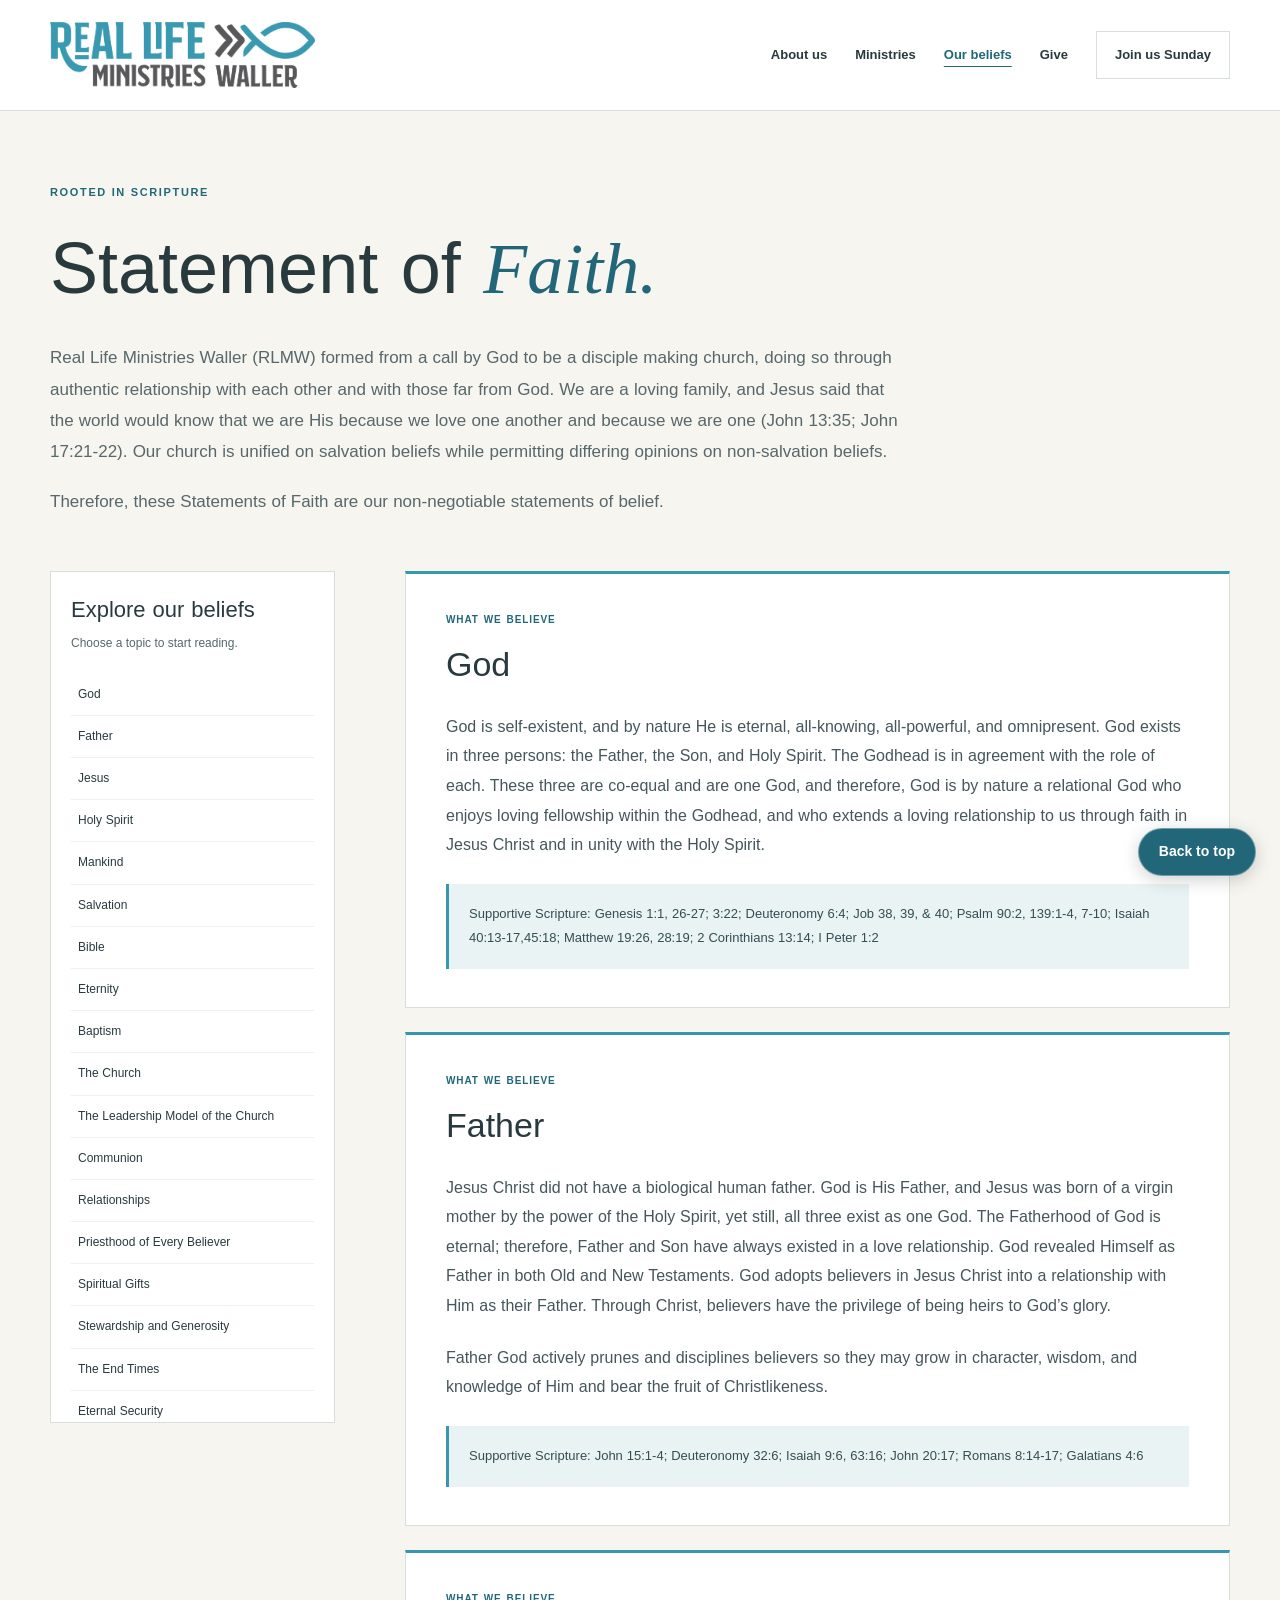
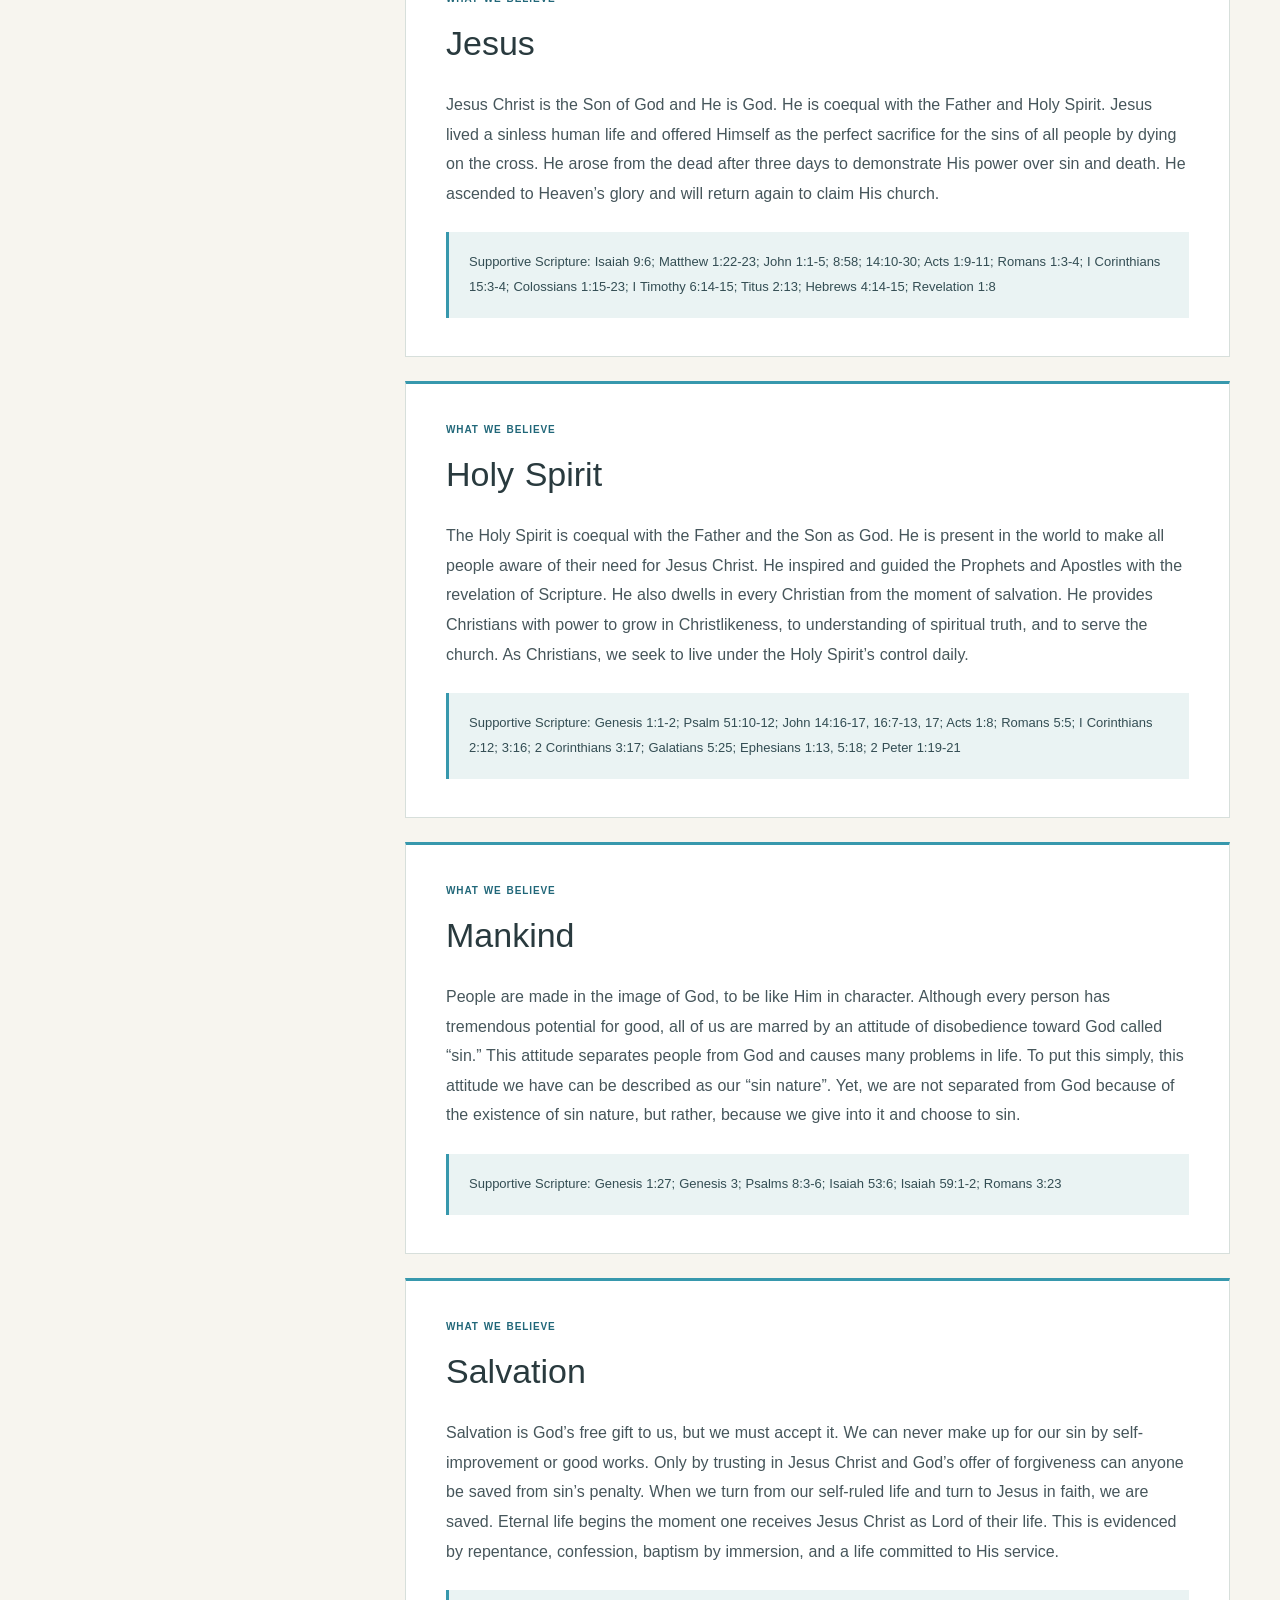
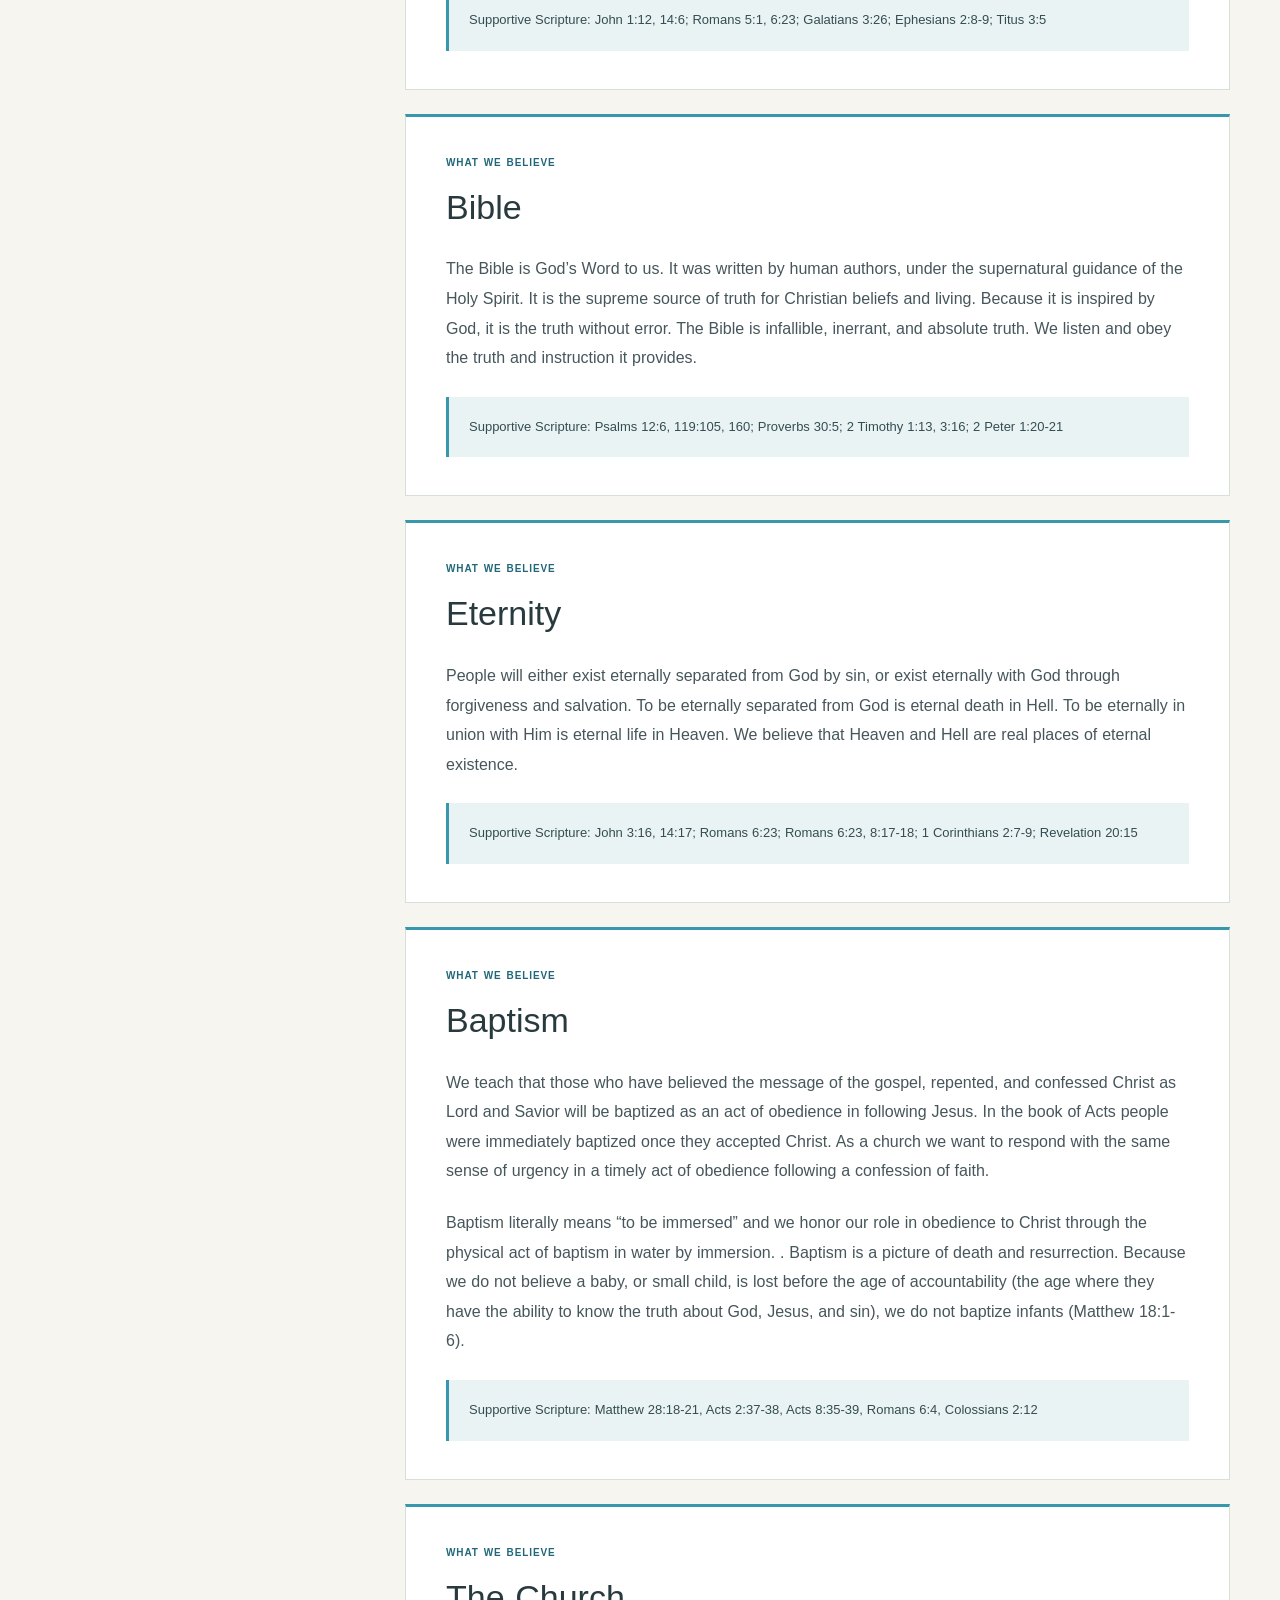
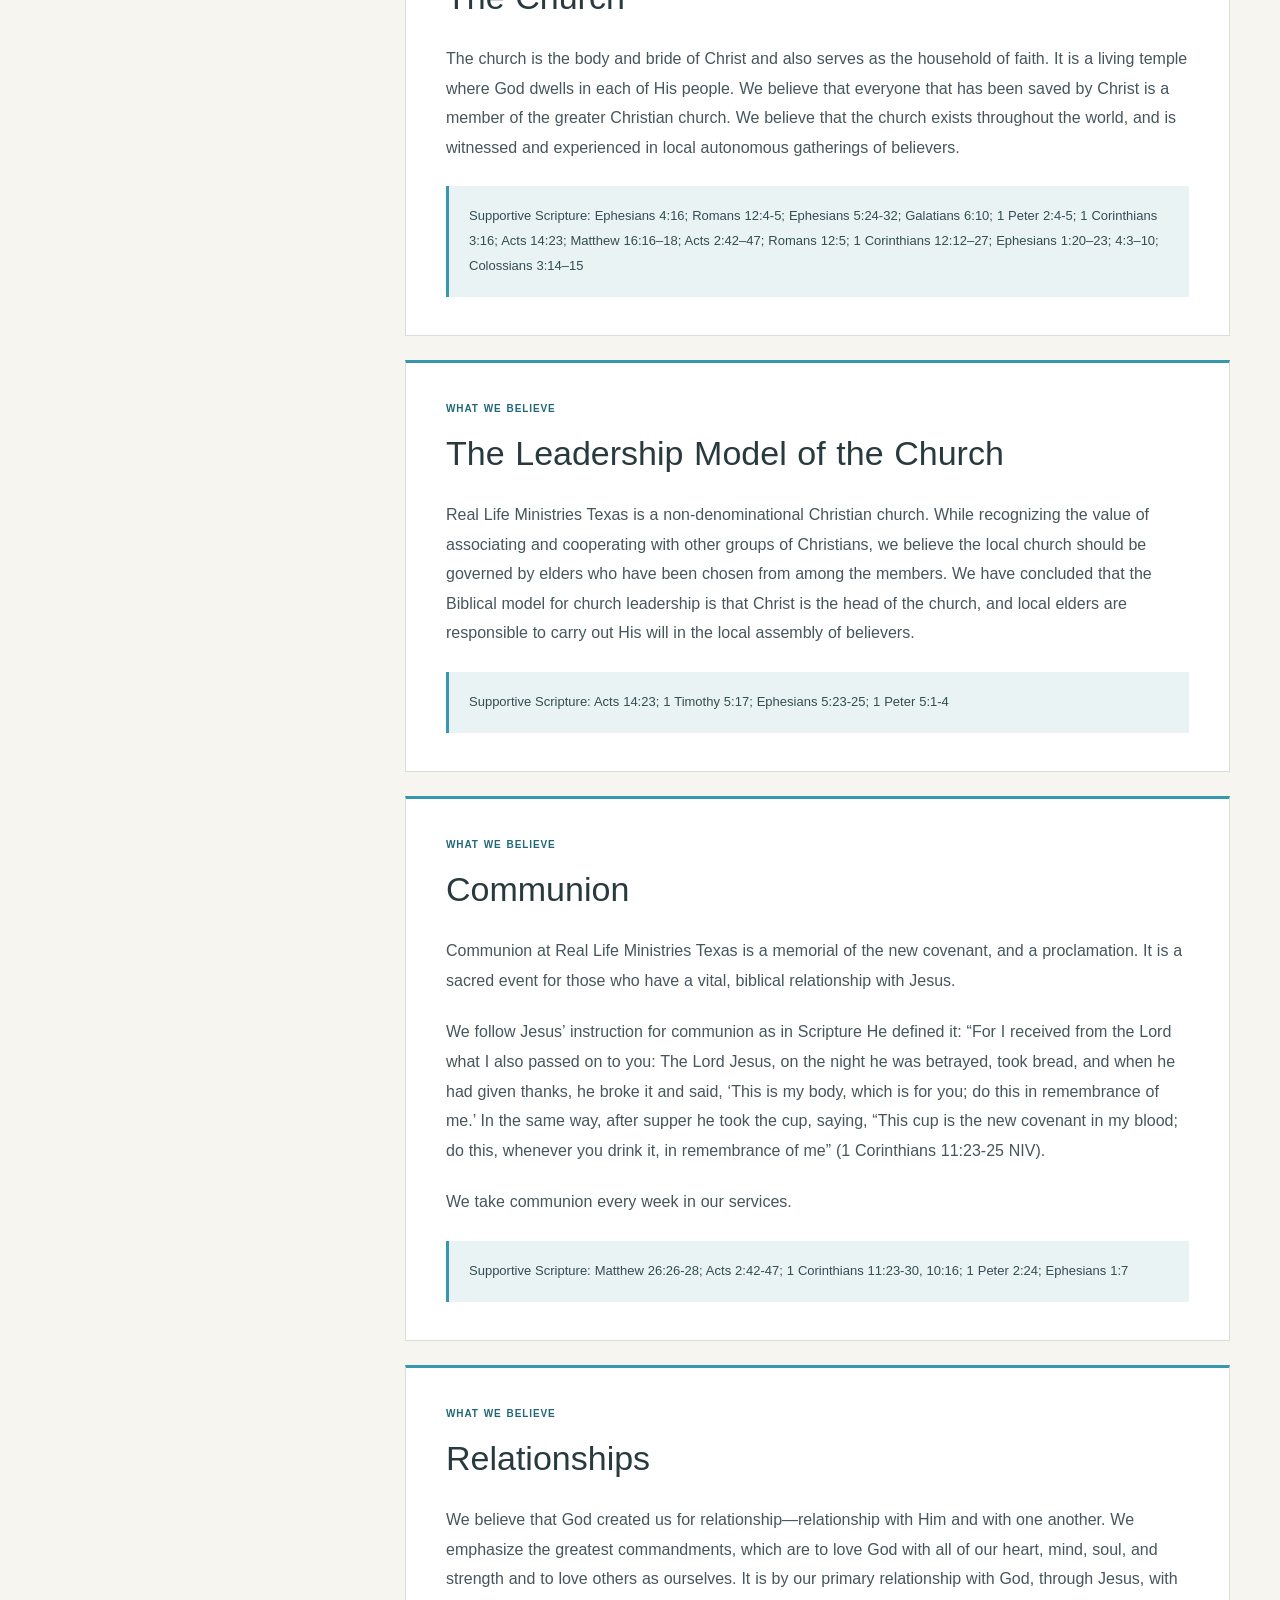
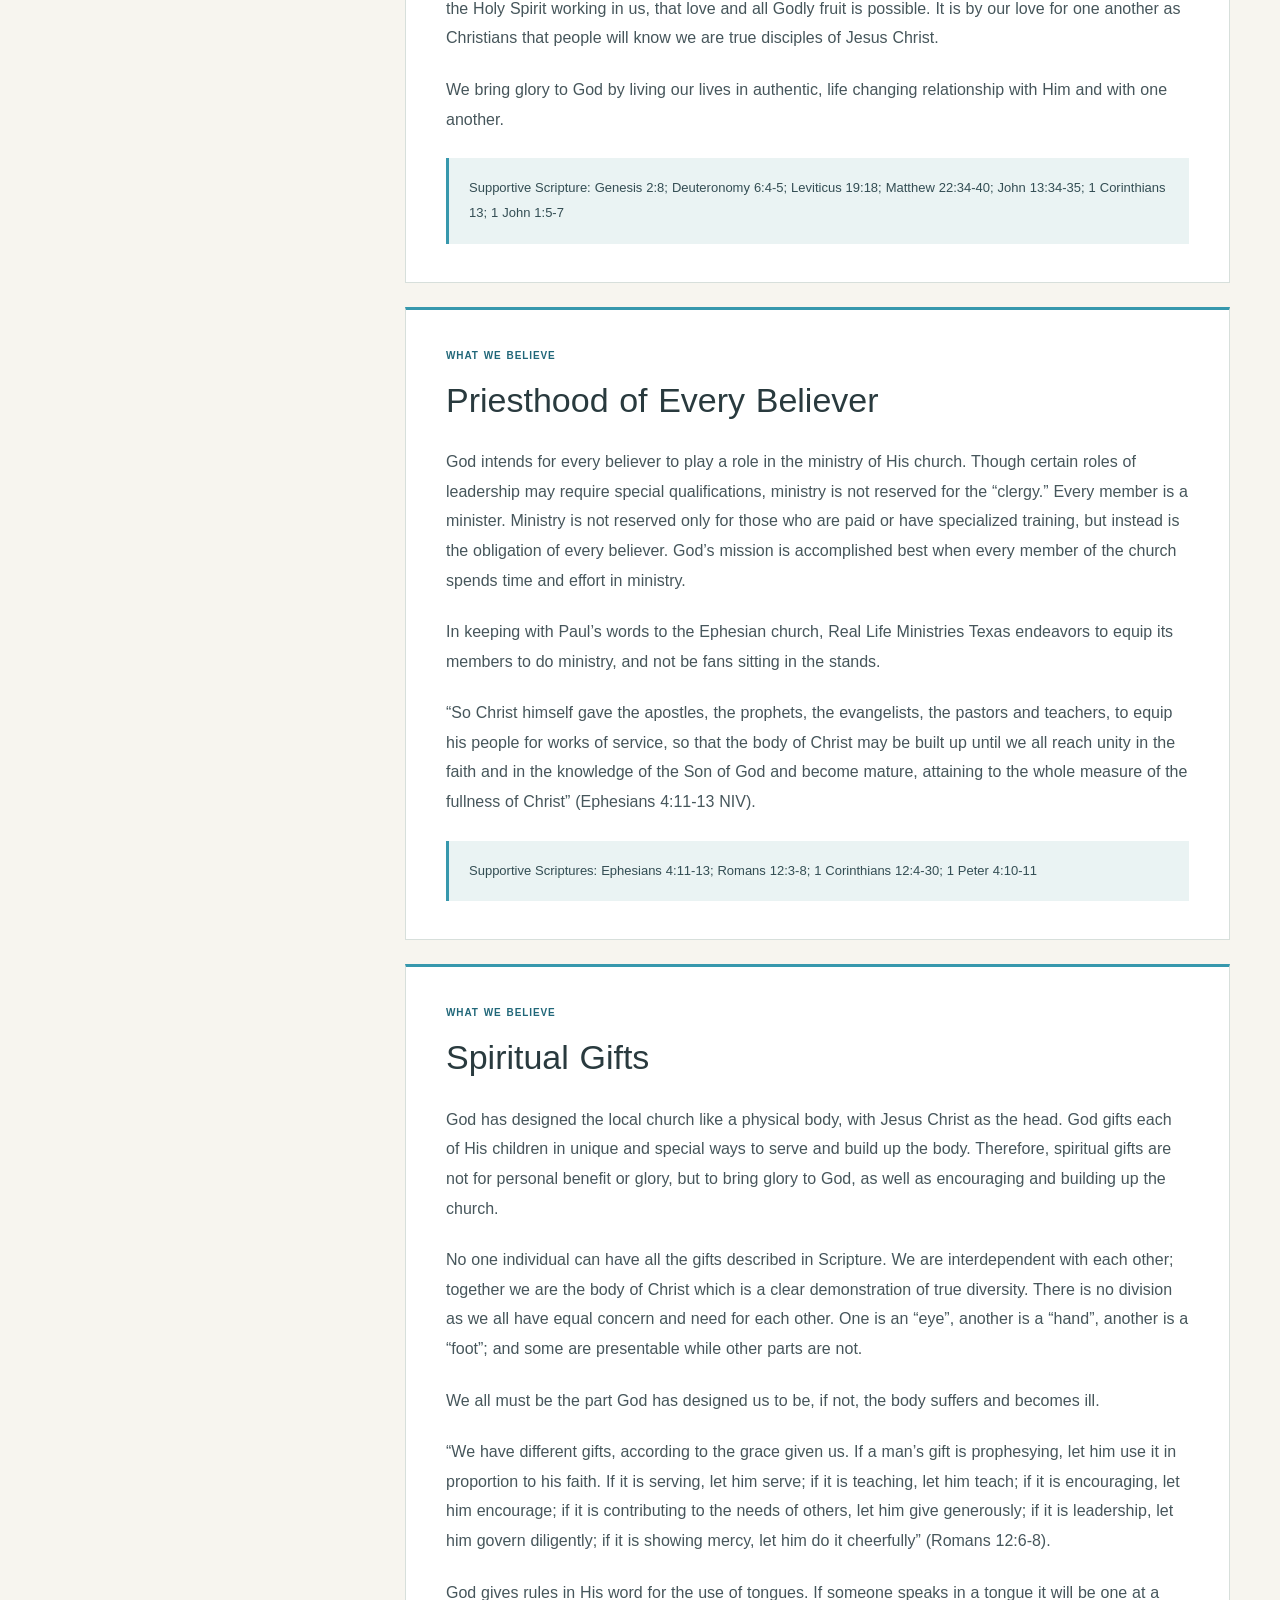
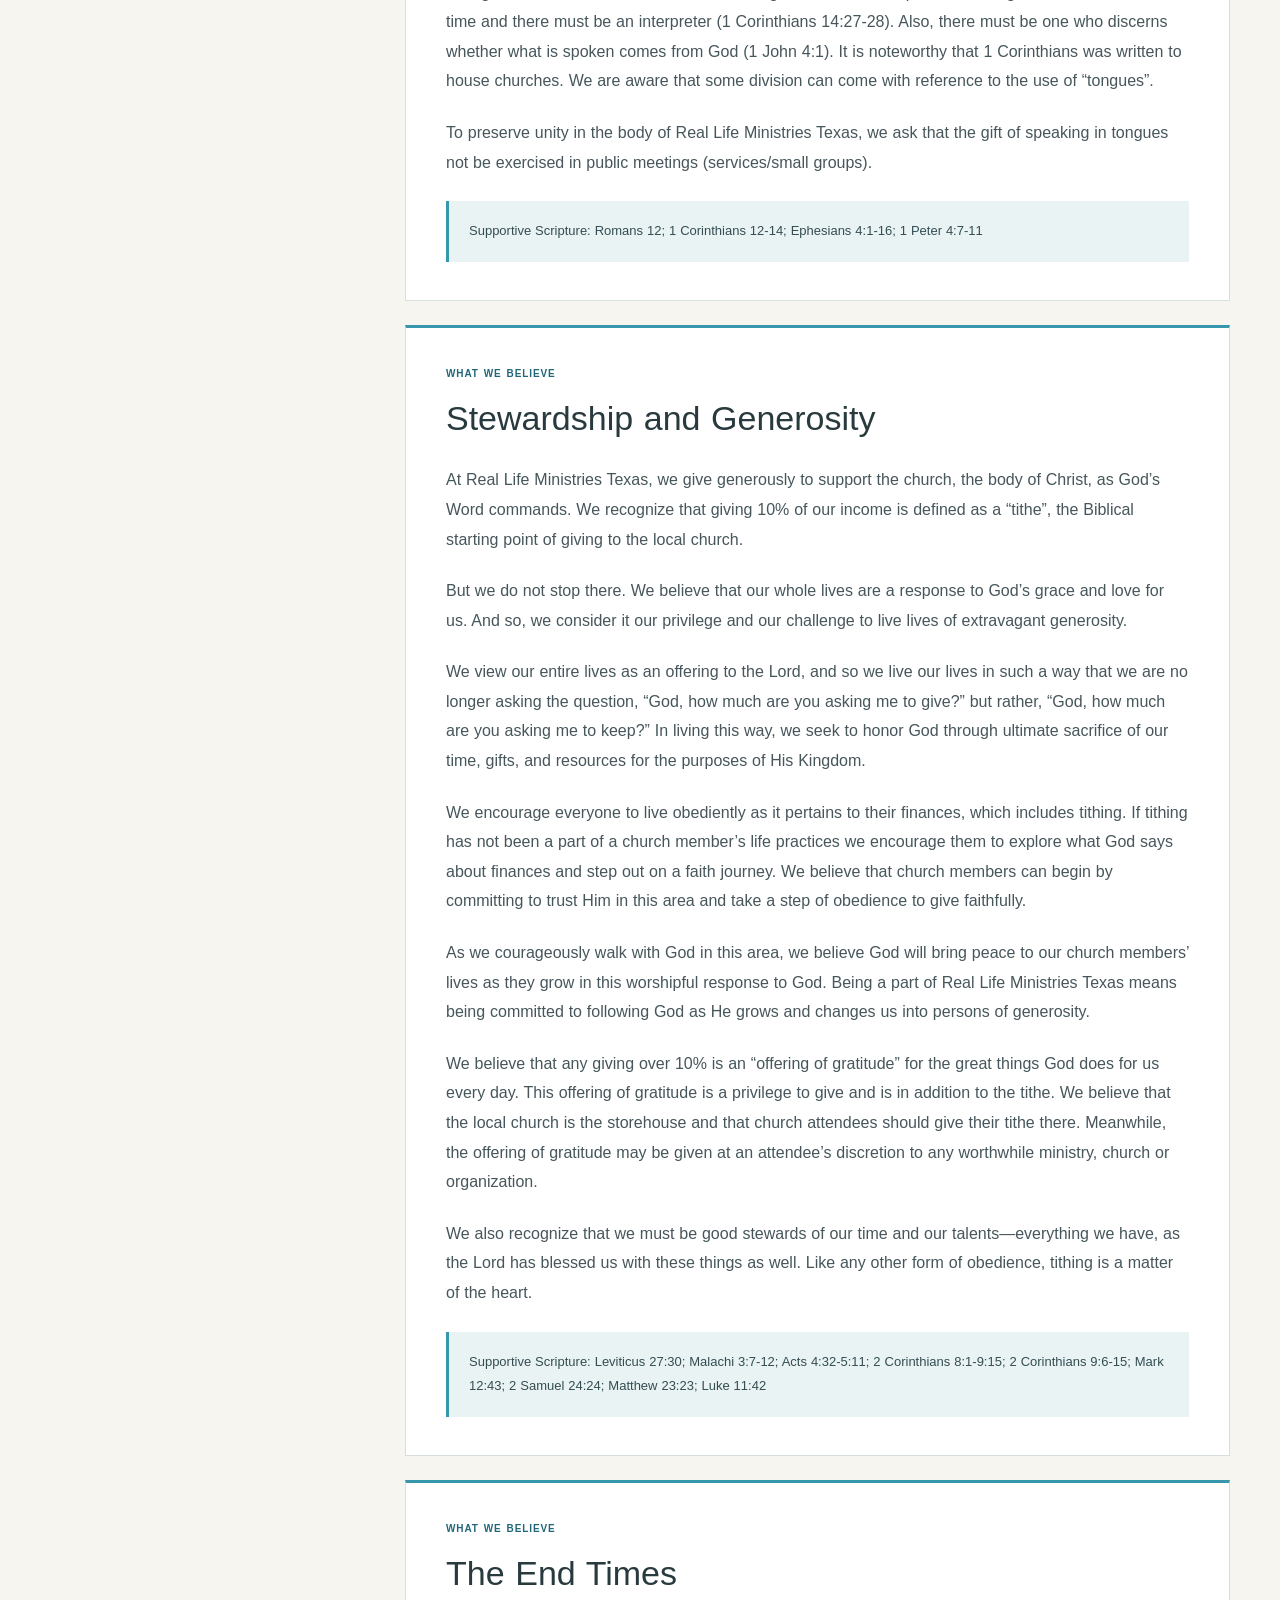
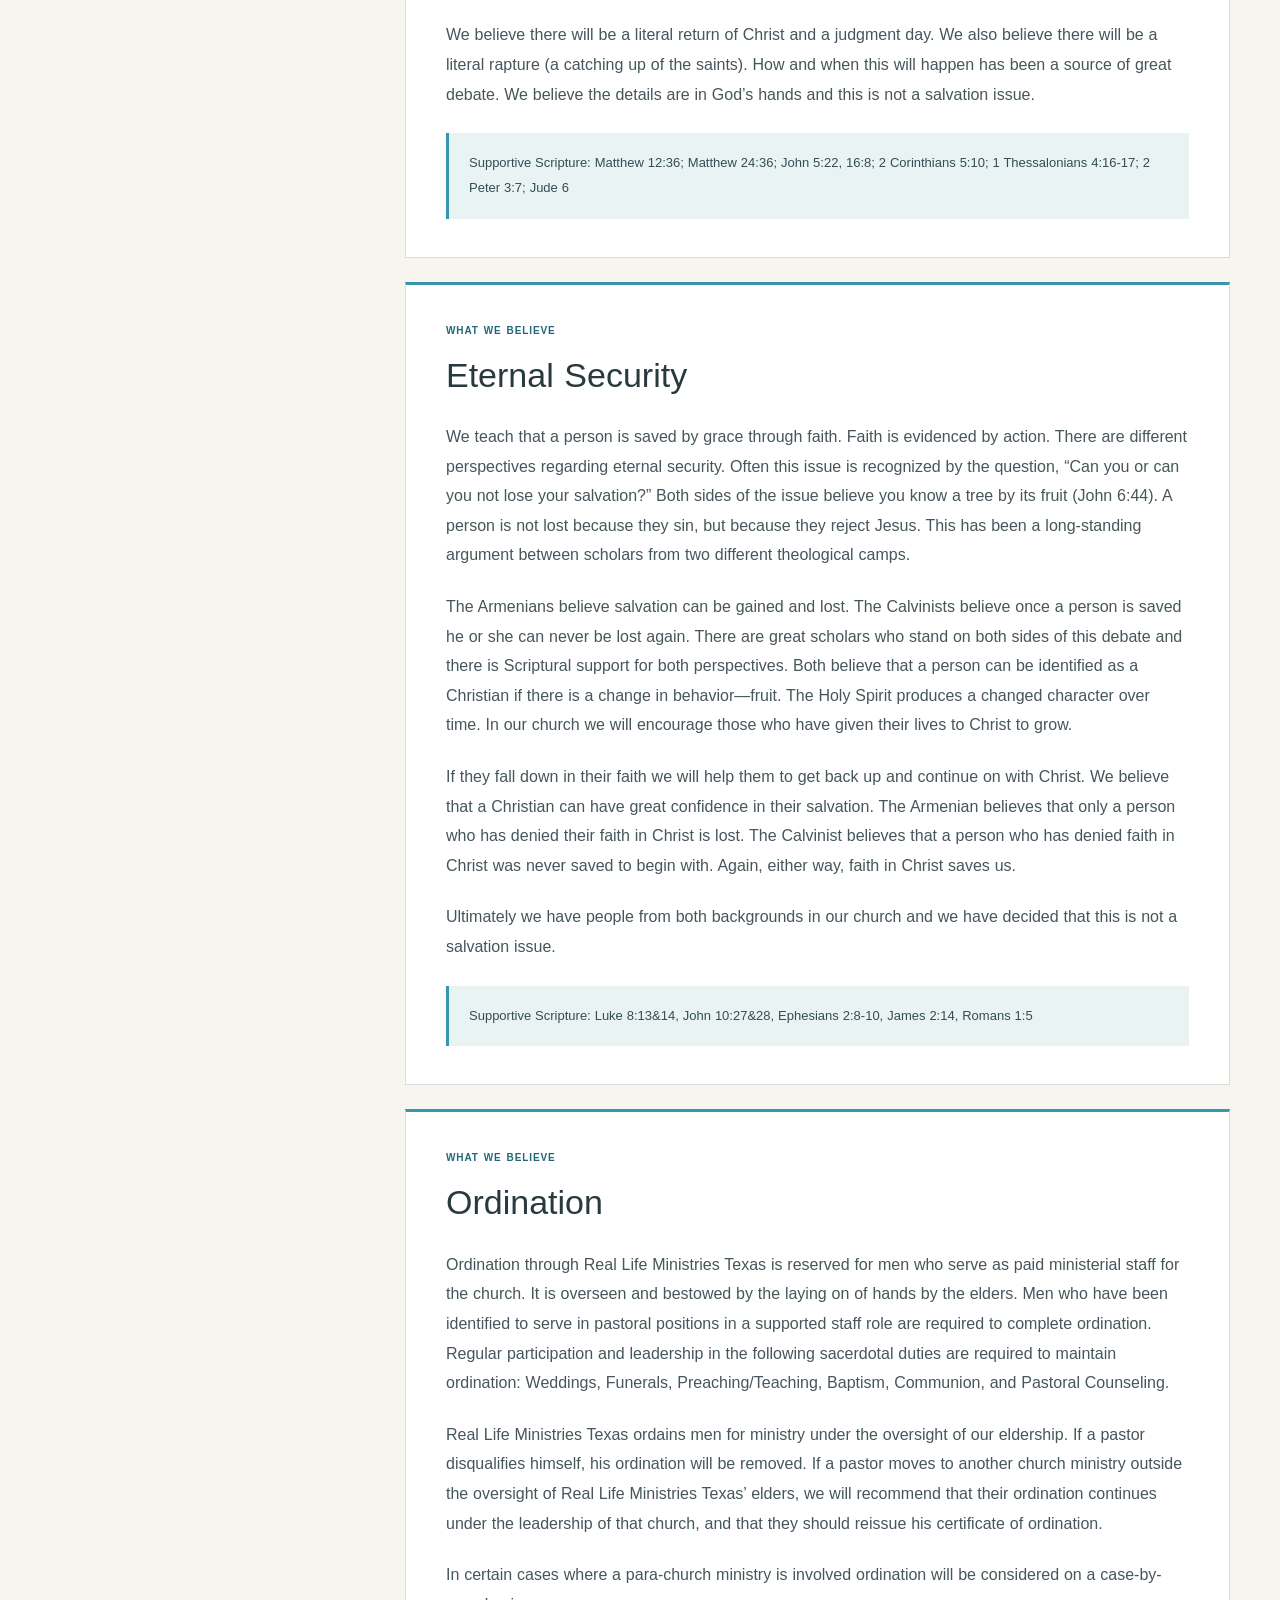
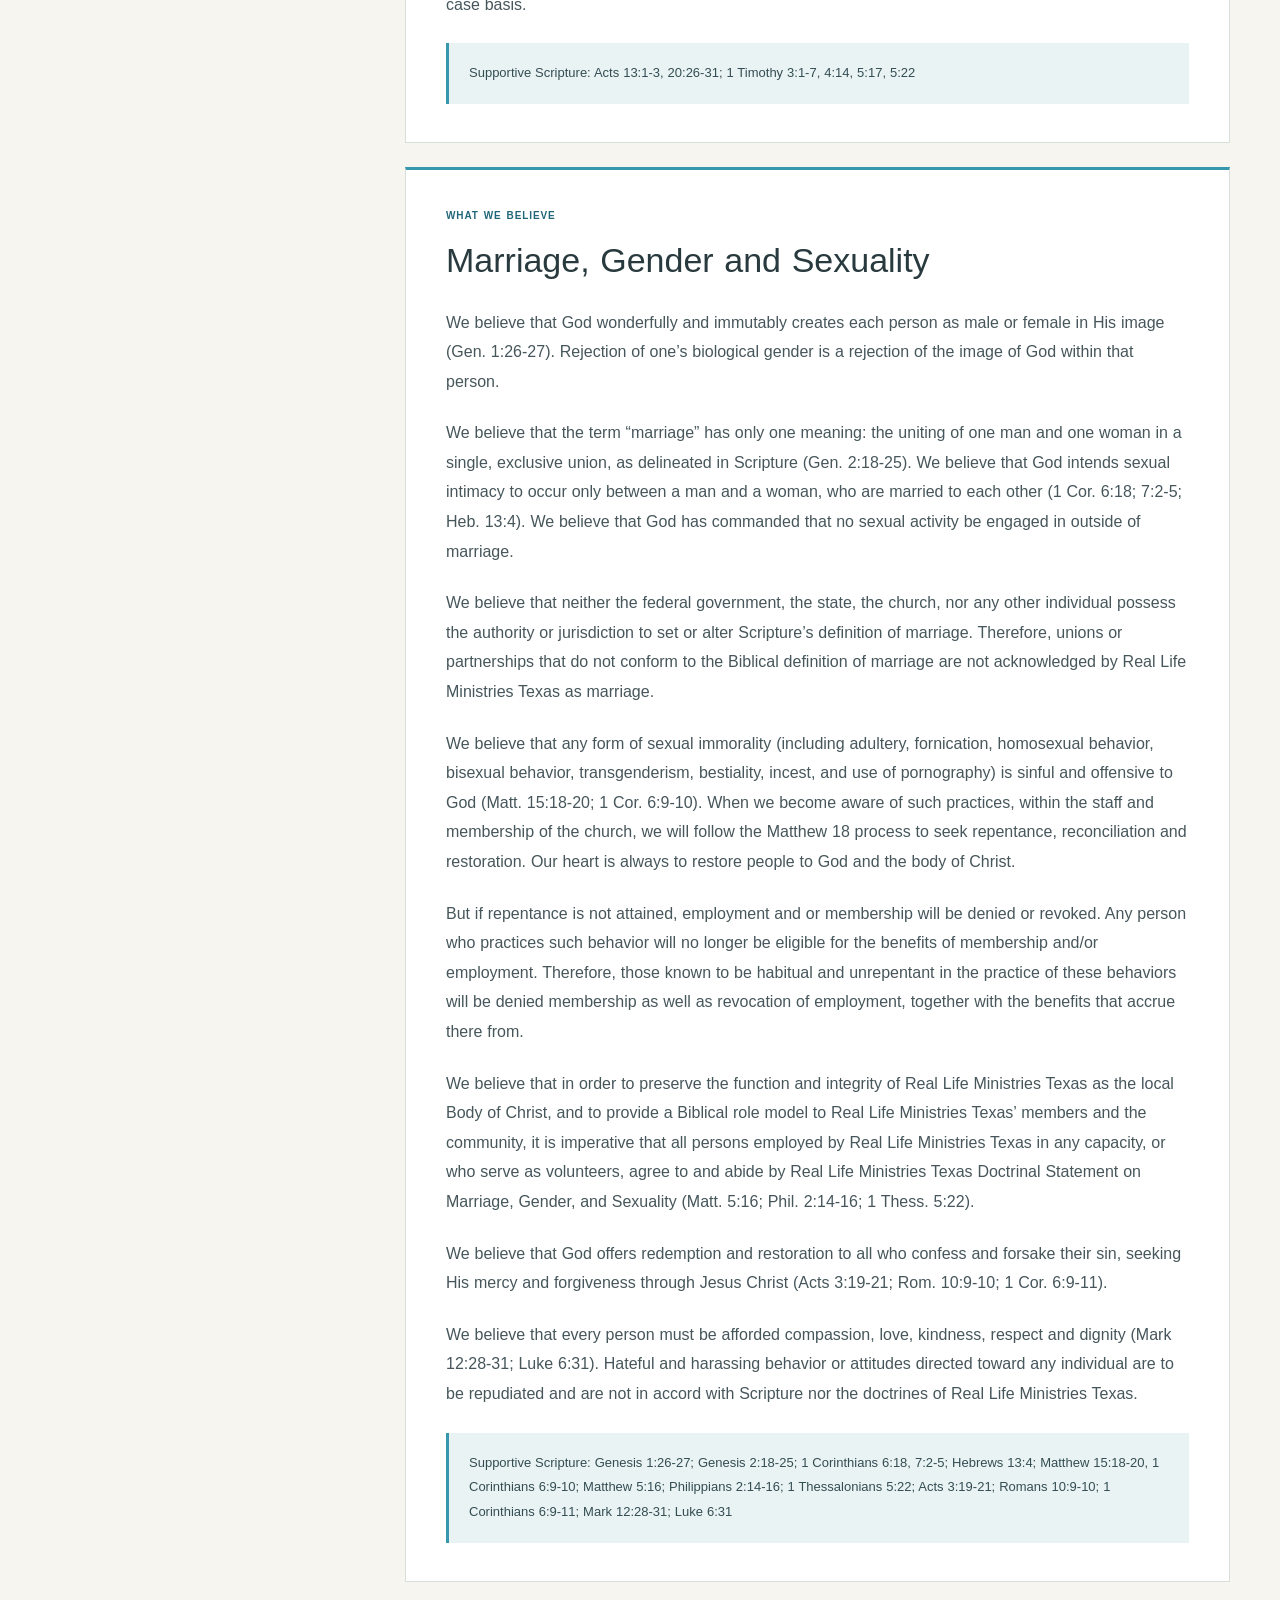
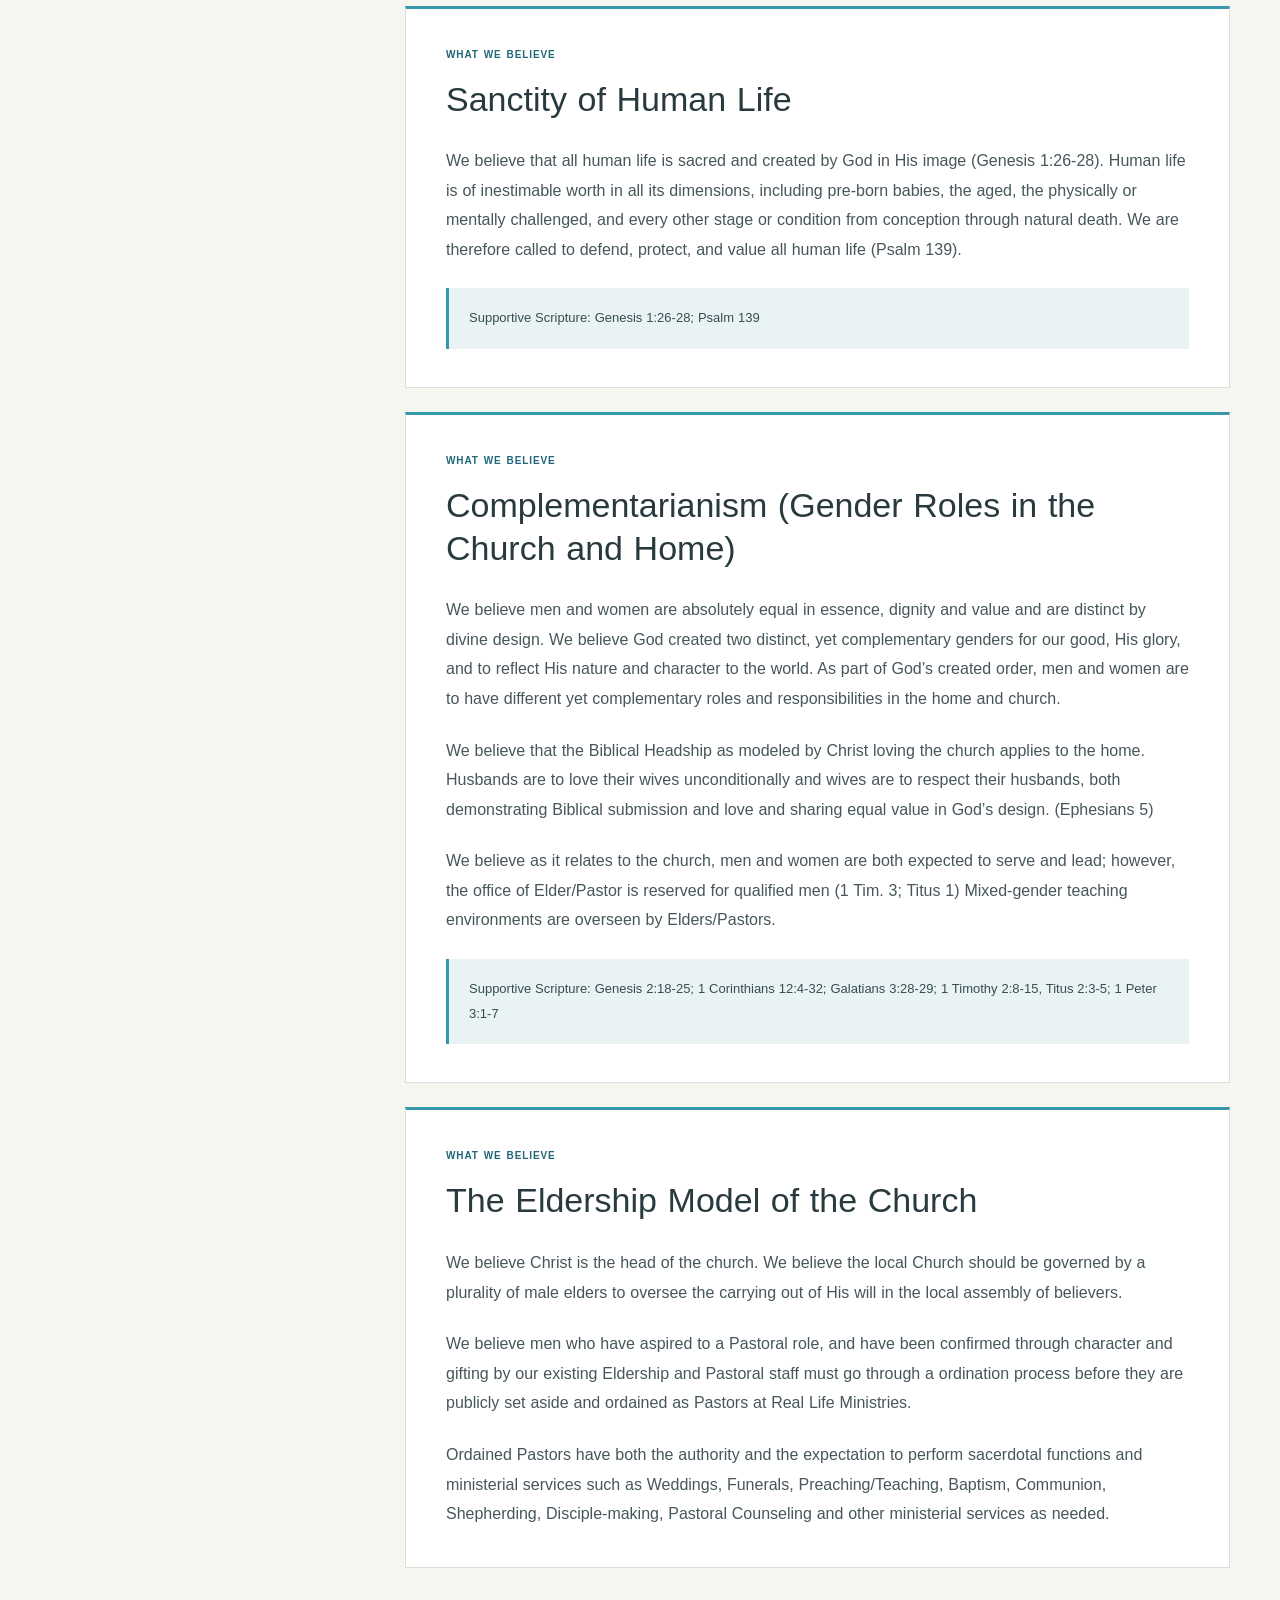
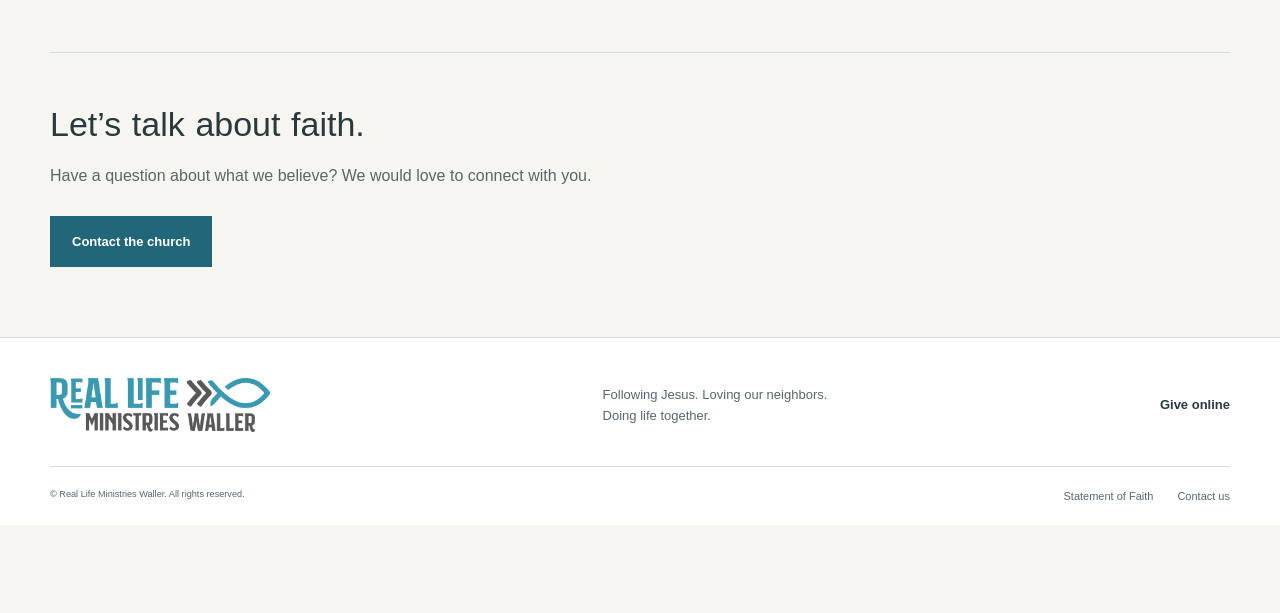
==== commit a622ea4d: "add back to top button on SOF page" ====
--- a/faith.html
+++ b/faith.html
@@ -1,6 +1,6 @@
 <!doctype html>
 <html lang="en"><head><meta charset="utf-8"><meta name="viewport" content="width=device-width, initial-scale=1"><meta name="description" content="Explore the Statement of Faith of Real Life Ministries Waller, with topic navigation and supporting Scripture."><meta name="theme-color" content="#3798ad"><title>Statement of Faith | Real Life Ministries Waller</title><link rel="stylesheet" href="styles.css"></head>
-<body class="faith-page"><a class="skip-link" href="#main">Skip to content</a><header class="site-header">
+<body class="faith-page"><a class="skip-link" href="#main">Skip to content</a><header class="site-header" id="page-top" tabindex="-1">
     <div class="container header-inner">
       <a class="brand" href="index.html#" aria-label="Real Life Ministries Waller home"><img src="assets/waller-logo.png" alt="Real Life Ministries Waller" width="2702" height="666"></a>
       <nav aria-label="Main navigation"><a href="index.html#about">About us</a><a href="index.html#ministries">Ministries</a><a href="faith.html" aria-current="page">Our beliefs</a><a href="index.html#give">Give</a><a class="nav-visit" href="index.html#visit">Join us Sunday</a></nav>
@@ -28,47 +28,47 @@
 <li><a href="#sanctity-of-human-life">Sanctity of Human Life</a></li>
 <li><a href="#complementarianism-gender-roles-in-the-church-and-home">Complementarianism (Gender Roles in the Church and Home)</a></li>
 <li><a href="#the-eldership-model-of-the-church">The Eldership Model of the Church</a></li></ol></nav></aside><div class="beliefs"><article class="belief" id="god" aria-labelledby="god-heading"><p class="eyebrow">WHAT WE BELIEVE</p><h2 id="god-heading"><a href="#god" title="Direct link to God">God</a></h2><p>God is self-existent, and by nature He is eternal, all-knowing, all-powerful, and omnipresent. God exists in three persons: the Father, the Son, and Holy Spirit. The Godhead is in agreement with the role of each. These three are co-equal and are one God, and therefore, God is by nature a relational God who enjoys loving fellowship within the Godhead, and who extends a loving relationship to us through faith in Jesus Christ and in unity with the Holy Spirit.</p>
-<p class="scripture">Supportive Scripture: Genesis 1:1, 26-27; 3:22; Deuteronomy 6:4; Job 38, 39, &amp; 40; Psalm 90:2, 139:1-4, 7-10; Isaiah 40:13-17,45:18; Matthew 19:26, 28:19; 2 Corinthians 13:14; I Peter 1:2</p><a class="back-top" href="#faith-topics"></a></article>
+<p class="scripture">Supportive Scripture: Genesis 1:1, 26-27; 3:22; Deuteronomy 6:4; Job 38, 39, &amp; 40; Psalm 90:2, 139:1-4, 7-10; Isaiah 40:13-17,45:18; Matthew 19:26, 28:19; 2 Corinthians 13:14; I Peter 1:2</p></article>
 <article class="belief" id="father" aria-labelledby="father-heading"><p class="eyebrow">WHAT WE BELIEVE</p><h2 id="father-heading"><a href="#father" title="Direct link to Father">Father</a></h2><p>Jesus Christ did not have a biological human father. God is His Father, and Jesus was born of a virgin mother by the power of the Holy Spirit, yet still, all three exist as one God. The Fatherhood of God is eternal; therefore, Father and Son have always existed in a love relationship. God revealed Himself as Father in both Old and New Testaments. God adopts believers in Jesus Christ into a relationship with Him as their Father. Through Christ, believers have the privilege of being heirs to God’s glory.</p>
 <p>Father God actively prunes and disciplines believers so they may grow in character, wisdom, and knowledge of Him and bear the fruit of Christlikeness.</p>
-<p class="scripture">Supportive Scripture: John 15:1-4; Deuteronomy 32:6; Isaiah 9:6, 63:16; John 20:17; Romans 8:14-17; Galatians 4:6</p><a class="back-top" href="#faith-topics"></a></article>
+<p class="scripture">Supportive Scripture: John 15:1-4; Deuteronomy 32:6; Isaiah 9:6, 63:16; John 20:17; Romans 8:14-17; Galatians 4:6</p></article>
 <article class="belief" id="jesus" aria-labelledby="jesus-heading"><p class="eyebrow">WHAT WE BELIEVE</p><h2 id="jesus-heading"><a href="#jesus" title="Direct link to Jesus">Jesus</a></h2><p>Jesus Christ is the Son of God and He is God. He is coequal with the Father and Holy Spirit. Jesus lived a sinless human life and offered Himself as the perfect sacrifice for the sins of all people by dying on the cross. He arose from the dead after three days to demonstrate His power over sin and death. He ascended to Heaven’s glory and will return again to claim His church.</p>
-<p class="scripture">Supportive Scripture: Isaiah 9:6; Matthew 1:22-23; John 1:1-5; 8:58; 14:10-30; Acts 1:9-11; Romans 1:3-4; I Corinthians 15:3-4; Colossians 1:15-23; I Timothy 6:14-15; Titus 2:13; Hebrews 4:14-15; Revelation 1:8</p><a class="back-top" href="#faith-topics"></a></article>
+<p class="scripture">Supportive Scripture: Isaiah 9:6; Matthew 1:22-23; John 1:1-5; 8:58; 14:10-30; Acts 1:9-11; Romans 1:3-4; I Corinthians 15:3-4; Colossians 1:15-23; I Timothy 6:14-15; Titus 2:13; Hebrews 4:14-15; Revelation 1:8</p></article>
 <article class="belief" id="holy-spirit" aria-labelledby="holy-spirit-heading"><p class="eyebrow">WHAT WE BELIEVE</p><h2 id="holy-spirit-heading"><a href="#holy-spirit" title="Direct link to Holy Spirit">Holy Spirit</a></h2><p>The Holy Spirit is coequal with the Father and the Son as God. He is present in the world to make all people aware of their need for Jesus Christ. He inspired and guided the Prophets and Apostles with the revelation of Scripture. He also dwells in every Christian from the moment of salvation. He provides Christians with power to grow in Christlikeness, to understanding of spiritual truth, and to serve the church. As Christians, we seek to live under the Holy Spirit’s control daily.</p>
-<p class="scripture">Supportive Scripture: Genesis 1:1-2; Psalm 51:10-12; John 14:16-17, 16:7-13, 17; Acts 1:8; Romans 5:5; I Corinthians 2:12; 3:16; 2 Corinthians 3:17; Galatians 5:25; Ephesians 1:13, 5:18; 2 Peter 1:19-21</p><a class="back-top" href="#faith-topics"></a></article>
+<p class="scripture">Supportive Scripture: Genesis 1:1-2; Psalm 51:10-12; John 14:16-17, 16:7-13, 17; Acts 1:8; Romans 5:5; I Corinthians 2:12; 3:16; 2 Corinthians 3:17; Galatians 5:25; Ephesians 1:13, 5:18; 2 Peter 1:19-21</p></article>
 <article class="belief" id="mankind" aria-labelledby="mankind-heading"><p class="eyebrow">WHAT WE BELIEVE</p><h2 id="mankind-heading"><a href="#mankind" title="Direct link to Mankind">Mankind</a></h2><p>People are made in the image of God, to be like Him in character. Although every person has tremendous potential for good, all of us are marred by an attitude of disobedience toward God called “sin.” This attitude separates people from God and causes many problems in life. To put this simply, this attitude we have can be described as our “sin nature”. Yet, we are not separated from God because of the existence of sin nature, but rather, because we give into it and choose to sin.</p>
-<p class="scripture">Supportive Scripture: Genesis 1:27; Genesis 3; Psalms 8:3-6; Isaiah 53:6; Isaiah 59:1-2; Romans 3:23</p><a class="back-top" href="#faith-topics"></a></article>
+<p class="scripture">Supportive Scripture: Genesis 1:27; Genesis 3; Psalms 8:3-6; Isaiah 53:6; Isaiah 59:1-2; Romans 3:23</p></article>
 <article class="belief" id="salvation" aria-labelledby="salvation-heading"><p class="eyebrow">WHAT WE BELIEVE</p><h2 id="salvation-heading"><a href="#salvation" title="Direct link to Salvation">Salvation</a></h2><p>Salvation is God’s free gift to us, but we must accept it. We can never make up for our sin by self-improvement or good works. Only by trusting in Jesus Christ and God’s offer of forgiveness can anyone be saved from sin’s penalty. When we turn from our self-ruled life and turn to Jesus in faith, we are saved. Eternal life begins the moment one receives Jesus Christ as Lord of their life. This is evidenced by repentance, confession, baptism by immersion, and a life committed to His service.</p>
-<p class="scripture">Supportive Scripture: John 1:12, 14:6; Romans 5:1, 6:23; Galatians 3:26; Ephesians 2:8-9; Titus 3:5</p><a class="back-top" href="#faith-topics"></a></article>
+<p class="scripture">Supportive Scripture: John 1:12, 14:6; Romans 5:1, 6:23; Galatians 3:26; Ephesians 2:8-9; Titus 3:5</p></article>
 <article class="belief" id="bible" aria-labelledby="bible-heading"><p class="eyebrow">WHAT WE BELIEVE</p><h2 id="bible-heading"><a href="#bible" title="Direct link to Bible">Bible</a></h2><p>The Bible is God’s Word to us. It was written by human authors, under the supernatural guidance of the Holy Spirit. It is the supreme source of truth for Christian beliefs and living. Because it is inspired by God, it is the truth without error. The Bible is infallible, inerrant, and absolute truth. We listen and obey the truth and instruction it provides.</p>
-<p class="scripture">Supportive Scripture: Psalms 12:6, 119:105, 160; Proverbs 30:5; 2 Timothy 1:13, 3:16; 2 Peter 1:20-21</p><a class="back-top" href="#faith-topics"></a></article>
+<p class="scripture">Supportive Scripture: Psalms 12:6, 119:105, 160; Proverbs 30:5; 2 Timothy 1:13, 3:16; 2 Peter 1:20-21</p></article>
 <article class="belief" id="eternity" aria-labelledby="eternity-heading"><p class="eyebrow">WHAT WE BELIEVE</p><h2 id="eternity-heading"><a href="#eternity" title="Direct link to Eternity">Eternity</a></h2><p>People will either exist eternally separated from God by sin, or exist eternally with God through forgiveness and salvation. To be eternally separated from God is eternal death in Hell. To be eternally in union with Him is eternal life in Heaven. We believe that Heaven and Hell are real places of eternal existence.</p>
-<p class="scripture">Supportive Scripture: John 3:16, 14:17; Romans 6:23; Romans 6:23, 8:17-18; 1 Corinthians 2:7-9; Revelation 20:15</p><a class="back-top" href="#faith-topics"></a></article>
+<p class="scripture">Supportive Scripture: John 3:16, 14:17; Romans 6:23; Romans 6:23, 8:17-18; 1 Corinthians 2:7-9; Revelation 20:15</p></article>
 <article class="belief" id="baptism" aria-labelledby="baptism-heading"><p class="eyebrow">WHAT WE BELIEVE</p><h2 id="baptism-heading"><a href="#baptism" title="Direct link to Baptism">Baptism</a></h2><p>We teach that those who have believed the message of the gospel, repented, and confessed Christ as Lord and Savior will be baptized as an act of obedience in following Jesus. In the book of Acts people were immediately baptized once they accepted Christ. As a church we want to respond with the same sense of urgency in a timely act of obedience following a confession of faith.</p>
 <p>Baptism literally means “to be immersed” and we honor our role in obedience to Christ through the physical act of baptism in water by immersion. . Baptism is a picture of death and resurrection. Because we do not believe a baby, or small child, is lost before the age of accountability (the age where they have the ability to know the truth about God, Jesus, and sin), we do not baptize infants (Matthew 18:1-6).</p>
-<p class="scripture">Supportive Scripture: Matthew 28:18-21, Acts 2:37-38, Acts 8:35-39, Romans 6:4, Colossians 2:12</p><a class="back-top" href="#faith-topics"></a></article>
+<p class="scripture">Supportive Scripture: Matthew 28:18-21, Acts 2:37-38, Acts 8:35-39, Romans 6:4, Colossians 2:12</p></article>
 <article class="belief" id="the-church" aria-labelledby="the-church-heading"><p class="eyebrow">WHAT WE BELIEVE</p><h2 id="the-church-heading"><a href="#the-church" title="Direct link to The Church">The Church</a></h2><p>The church is the body and bride of Christ and also serves as the household of faith. It is a living temple where God dwells in each of His people. We believe that everyone that has been saved by Christ is a member of the greater Christian church. We believe that the church exists throughout the world, and is witnessed and experienced in local autonomous gatherings of believers.</p>
-<p class="scripture">Supportive Scripture: Ephesians 4:16; Romans 12:4-5; Ephesians 5:24-32; Galatians 6:10; 1 Peter 2:4-5; 1 Corinthians 3:16; Acts 14:23; Matthew 16:16–18; Acts 2:42–47; Romans 12:5; 1 Corinthians 12:12–27; Ephesians 1:20–23; 4:3–10; Colossians 3:14–15</p><a class="back-top" href="#faith-topics"></a></article>
+<p class="scripture">Supportive Scripture: Ephesians 4:16; Romans 12:4-5; Ephesians 5:24-32; Galatians 6:10; 1 Peter 2:4-5; 1 Corinthians 3:16; Acts 14:23; Matthew 16:16–18; Acts 2:42–47; Romans 12:5; 1 Corinthians 12:12–27; Ephesians 1:20–23; 4:3–10; Colossians 3:14–15</p></article>
 <article class="belief" id="the-leadership-model-of-the-church" aria-labelledby="the-leadership-model-of-the-church-heading"><p class="eyebrow">WHAT WE BELIEVE</p><h2 id="the-leadership-model-of-the-church-heading"><a href="#the-leadership-model-of-the-church" title="Direct link to The Leadership Model of the Church">The Leadership Model of the Church</a></h2><p>Real Life Ministries Texas is a non-denominational Christian church. While recognizing the value of associating and cooperating with other groups of Christians, we believe the local church should be governed by elders who have been chosen from among the members. We have concluded that the Biblical model for church leadership is that Christ is the head of the church, and local elders are responsible to carry out His will in the local assembly of believers.</p>
-<p class="scripture">Supportive Scripture: Acts 14:23; 1 Timothy 5:17; Ephesians 5:23-25; 1 Peter 5:1-4</p><a class="back-top" href="#faith-topics"></a></article>
+<p class="scripture">Supportive Scripture: Acts 14:23; 1 Timothy 5:17; Ephesians 5:23-25; 1 Peter 5:1-4</p></article>
 <article class="belief" id="communion" aria-labelledby="communion-heading"><p class="eyebrow">WHAT WE BELIEVE</p><h2 id="communion-heading"><a href="#communion" title="Direct link to Communion">Communion</a></h2><p>Communion at Real Life Ministries Texas is a memorial of the new covenant, and a proclamation. It is a sacred event for those who have a vital, biblical relationship with Jesus.</p>
 <p>We follow Jesus’ instruction for communion as in Scripture He defined it: “For I received from the Lord what I also passed on to you: The Lord Jesus, on the night he was betrayed, took bread, and when he had given thanks, he broke it and said, ‘This is my body, which is for you; do this in remembrance of me.’ In the same way, after supper he took the cup, saying, “This cup is the new covenant in my blood; do this, whenever you drink it, in remembrance of me” (1 Corinthians 11:23-25 NIV).</p>
 <p>We take communion every week in our services.</p>
-<p class="scripture">Supportive Scripture: Matthew 26:26-28; Acts 2:42-47; 1 Corinthians 11:23-30, 10:16; 1 Peter 2:24; Ephesians 1:7</p><a class="back-top" href="#faith-topics"></a></article>
+<p class="scripture">Supportive Scripture: Matthew 26:26-28; Acts 2:42-47; 1 Corinthians 11:23-30, 10:16; 1 Peter 2:24; Ephesians 1:7</p></article>
 <article class="belief" id="relationships" aria-labelledby="relationships-heading"><p class="eyebrow">WHAT WE BELIEVE</p><h2 id="relationships-heading"><a href="#relationships" title="Direct link to Relationships">Relationships</a></h2><p>We believe that God created us for relationship—relationship with Him and with one another. We emphasize the greatest commandments, which are to love God with all of our heart, mind, soul, and strength and to love others as ourselves. It is by our primary relationship with God, through Jesus, with the Holy Spirit working in us, that love and all Godly fruit is possible. It is by our love for one another as Christians that people will know we are true disciples of Jesus Christ.</p>
 <p>We bring glory to God by living our lives in authentic, life changing relationship with Him and with one another.</p>
-<p class="scripture">Supportive Scripture: Genesis 2:8; Deuteronomy 6:4-5; Leviticus 19:18; Matthew 22:34-40; John 13:34-35; 1 Corinthians 13; 1 John 1:5-7</p><a class="back-top" href="#faith-topics"></a></article>
+<p class="scripture">Supportive Scripture: Genesis 2:8; Deuteronomy 6:4-5; Leviticus 19:18; Matthew 22:34-40; John 13:34-35; 1 Corinthians 13; 1 John 1:5-7</p></article>
 <article class="belief" id="priesthood-of-every-believer" aria-labelledby="priesthood-of-every-believer-heading"><p class="eyebrow">WHAT WE BELIEVE</p><h2 id="priesthood-of-every-believer-heading"><a href="#priesthood-of-every-believer" title="Direct link to Priesthood of Every Believer">Priesthood of Every Believer</a></h2><p>God intends for every believer to play a role in the ministry of His church. Though certain roles of leadership may require special qualifications, ministry is not reserved for the “clergy.” Every member is a minister. Ministry is not reserved only for those who are paid or have specialized training, but instead is the obligation of every believer. God’s mission is accomplished best when every member of the church spends time and effort in ministry.</p>
 <p>In keeping with Paul’s words to the Ephesian church, Real Life Ministries Texas endeavors to equip its members to do ministry, and not be fans sitting in the stands.</p>
 <p>“So Christ himself gave the apostles, the prophets, the evangelists, the pastors and teachers, to equip his people for works of service, so that the body of Christ may be built up until we all reach unity in the faith and in the knowledge of the Son of God and become mature, attaining to the whole measure of the fullness of Christ” (Ephesians 4:11-13 NIV).</p>
-<p class="scripture">Supportive Scriptures: Ephesians 4:11-13; Romans 12:3-8; 1 Corinthians 12:4-30; 1 Peter 4:10-11</p><a class="back-top" href="#faith-topics"></a></article>
+<p class="scripture">Supportive Scriptures: Ephesians 4:11-13; Romans 12:3-8; 1 Corinthians 12:4-30; 1 Peter 4:10-11</p></article>
 <article class="belief" id="spiritual-gifts" aria-labelledby="spiritual-gifts-heading"><p class="eyebrow">WHAT WE BELIEVE</p><h2 id="spiritual-gifts-heading"><a href="#spiritual-gifts" title="Direct link to Spiritual Gifts">Spiritual Gifts</a></h2><p>God has designed the local church like a physical body, with Jesus Christ as the head. God gifts each of His children in unique and special ways to serve and build up the body. Therefore, spiritual gifts are not for personal benefit or glory, but to bring glory to God, as well as encouraging and building up the church.</p>
 <p>No one individual can have all the gifts described in Scripture. We are interdependent with each other; together we are the body of Christ which is a clear demonstration of true diversity. There is no division as we all have equal concern and need for each other. One is an “eye”, another is a “hand”, another is a “foot”; and some are presentable while other parts are not.</p>
 <p>We all must be the part God has designed us to be, if not, the body suffers and becomes ill.</p>
 <p>“We have different gifts, according to the grace given us. If a man’s gift is prophesying, let him use it in proportion to his faith. If it is serving, let him serve; if it is teaching, let him teach; if it is encouraging, let him encourage; if it is contributing to the needs of others, let him give generously; if it is leadership, let him govern diligently; if it is showing mercy, let him do it cheerfully” (Romans 12:6-8).</p>
 <p>God gives rules in His word for the use of tongues. If someone speaks in a tongue it will be one at a time and there must be an interpreter (1 Corinthians 14:27-28). Also, there must be one who discerns whether what is spoken comes from God (1 John 4:1). It is noteworthy that 1 Corinthians was written to house churches. We are aware that some division can come with reference to the use of “tongues”.</p>
 <p>To preserve unity in the body of Real Life Ministries Texas, we ask that the gift of speaking in tongues not be exercised in public meetings (services/small groups).</p>
-<p class="scripture">Supportive Scripture: Romans 12; 1 Corinthians 12-14; Ephesians 4:1-16; 1 Peter 4:7-11</p><a class="back-top" href="#faith-topics"></a></article>
+<p class="scripture">Supportive Scripture: Romans 12; 1 Corinthians 12-14; Ephesians 4:1-16; 1 Peter 4:7-11</p></article>
 <article class="belief" id="stewardship-and-generosity" aria-labelledby="stewardship-and-generosity-heading"><p class="eyebrow">WHAT WE BELIEVE</p><h2 id="stewardship-and-generosity-heading"><a href="#stewardship-and-generosity" title="Direct link to Stewardship and Generosity">Stewardship and Generosity</a></h2><p>At Real Life Ministries Texas, we give generously to support the church, the body of Christ, as God’s Word commands. We recognize that giving 10% of our income is defined as a “tithe”, the Biblical starting point of giving to the local church.</p>
 <p>But we do not stop there. We believe that our whole lives are a response to God’s grace and love for us. And so, we consider it our privilege and our challenge to live lives of extravagant generosity.</p>
 <p>We view our entire lives as an offering to the Lord, and so we live our lives in such a way that we are no longer asking the question, “God, how much are you asking me to give?” but rather, “God, how much are you asking me to keep?” In living this way, we seek to honor God through ultimate sacrifice of our time, gifts, and resources for the purposes of His Kingdom.</p>
@@ -76,18 +76,18 @@
 <p>As we courageously walk with God in this area, we believe God will bring peace to our church members’ lives as they grow in this worshipful response to God. Being a part of Real Life Ministries Texas means being committed to following God as He grows and changes us into persons of generosity.</p>
 <p>We believe that any giving over 10% is an “offering of gratitude” for the great things God does for us every day. This offering of gratitude is a privilege to give and is in addition to the tithe. We believe that the local church is the storehouse and that church attendees should give their tithe there. Meanwhile, the offering of gratitude may be given at an attendee’s discretion to any worthwhile ministry, church or organization.</p>
 <p>We also recognize that we must be good stewards of our time and our talents—everything we have, as the Lord has blessed us with these things as well. Like any other form of obedience, tithing is a matter of the heart.</p>
-<p class="scripture">Supportive Scripture: Leviticus 27:30; Malachi 3:7-12; Acts 4:32-5:11; 2 Corinthians 8:1-9:15; 2 Corinthians 9:6-15; Mark 12:43; 2 Samuel 24:24; Matthew 23:23; Luke 11:42</p><a class="back-top" href="#faith-topics"></a></article>
+<p class="scripture">Supportive Scripture: Leviticus 27:30; Malachi 3:7-12; Acts 4:32-5:11; 2 Corinthians 8:1-9:15; 2 Corinthians 9:6-15; Mark 12:43; 2 Samuel 24:24; Matthew 23:23; Luke 11:42</p></article>
 <article class="belief" id="the-end-times" aria-labelledby="the-end-times-heading"><p class="eyebrow">WHAT WE BELIEVE</p><h2 id="the-end-times-heading"><a href="#the-end-times" title="Direct link to The End Times">The End Times</a></h2><p>We believe there will be a literal return of Christ and a judgment day. We also believe there will be a literal rapture (a catching up of the saints). How and when this will happen has been a source of great debate. We believe the details are in God’s hands and this is not a salvation issue.</p>
-<p class="scripture">Supportive Scripture: Matthew 12:36; Matthew 24:36; John 5:22, 16:8; 2 Corinthians 5:10; 1 Thessalonians 4:16-17; 2 Peter 3:7; Jude 6</p><a class="back-top" href="#faith-topics"></a></article>
+<p class="scripture">Supportive Scripture: Matthew 12:36; Matthew 24:36; John 5:22, 16:8; 2 Corinthians 5:10; 1 Thessalonians 4:16-17; 2 Peter 3:7; Jude 6</p></article>
 <article class="belief" id="eternal-security" aria-labelledby="eternal-security-heading"><p class="eyebrow">WHAT WE BELIEVE</p><h2 id="eternal-security-heading"><a href="#eternal-security" title="Direct link to Eternal Security">Eternal Security</a></h2><p>We teach that a person is saved by grace through faith. Faith is evidenced by action. There are different perspectives regarding eternal security. Often this issue is recognized by the question, “Can you or can you not lose your salvation?” Both sides of the issue believe you know a tree by its fruit (John 6:44). A person is not lost because they sin, but because they reject Jesus. This has been a long-standing argument between scholars from two different theological camps.</p>
 <p>The Armenians believe salvation can be gained and lost. The Calvinists believe once a person is saved he or she can never be lost again. There are great scholars who stand on both sides of this debate and there is Scriptural support for both perspectives. Both believe that a person can be identified as a Christian if there is a change in behavior—fruit. The Holy Spirit produces a changed character over time. In our church we will encourage those who have given their lives to Christ to grow.</p>
 <p>If they fall down in their faith we will help them to get back up and continue on with Christ. We believe that a Christian can have great confidence in their salvation. The Armenian believes that only a person who has denied their faith in Christ is lost. The Calvinist believes that a person who has denied faith in Christ was never saved to begin with. Again, either way, faith in Christ saves us.</p>
 <p>Ultimately we have people from both backgrounds in our church and we have decided that this is not a salvation issue.</p>
-<p class="scripture">Supportive Scripture: Luke 8:13&amp;14, John 10:27&amp;28, Ephesians 2:8-10, James 2:14, Romans 1:5</p><a class="back-top" href="#faith-topics"></a></article>
+<p class="scripture">Supportive Scripture: Luke 8:13&amp;14, John 10:27&amp;28, Ephesians 2:8-10, James 2:14, Romans 1:5</p></article>
 <article class="belief" id="ordination" aria-labelledby="ordination-heading"><p class="eyebrow">WHAT WE BELIEVE</p><h2 id="ordination-heading"><a href="#ordination" title="Direct link to Ordination">Ordination</a></h2><p>Ordination through Real Life Ministries Texas is reserved for men who serve as paid ministerial staff for the church. It is overseen and bestowed by the laying on of hands by the elders. Men who have been identified to serve in pastoral positions in a supported staff role are required to complete ordination. Regular participation and leadership in the following sacerdotal duties are required to maintain ordination: Weddings, Funerals, Preaching/Teaching, Baptism, Communion, and Pastoral Counseling.</p>
 <p>Real Life Ministries Texas ordains men for ministry under the oversight of our eldership. If a pastor disqualifies himself, his ordination will be removed. If a pastor moves to another church ministry outside the oversight of Real Life Ministries Texas’ elders, we will recommend that their ordination continues under the leadership of that church, and that they should reissue his certificate of ordination.</p>
 <p>In certain cases where a para-church ministry is involved ordination will be considered on a case-by-case basis.</p>
-<p class="scripture">Supportive Scripture: Acts 13:1-3, 20:26-31; 1 Timothy 3:1-7, 4:14, 5:17, 5:22</p><a class="back-top" href="#faith-topics"></a></article>
+<p class="scripture">Supportive Scripture: Acts 13:1-3, 20:26-31; 1 Timothy 3:1-7, 4:14, 5:17, 5:22</p></article>
 <article class="belief" id="marriage-gender-and-sexuality" aria-labelledby="marriage-gender-and-sexuality-heading"><p class="eyebrow">WHAT WE BELIEVE</p><h2 id="marriage-gender-and-sexuality-heading"><a href="#marriage-gender-and-sexuality" title="Direct link to Marriage, Gender and Sexuality">Marriage, Gender and Sexuality</a></h2><p>We believe that God wonderfully and immutably creates each person as male or female in His image (Gen. 1:26-27). Rejection of one’s biological gender is a rejection of the image of God within that person.</p>
 <p>We believe that the term “marriage” has only one meaning: the uniting of one man and one woman in a single, exclusive union, as delineated in Scripture (Gen. 2:18-25). We believe that God intends sexual intimacy to occur only between a man and a woman, who are married to each other (1 Cor. 6:18; 7:2-5; Heb. 13:4). We believe that God has commanded that no sexual activity be engaged in outside of marriage.</p>
 <p>We believe that neither the federal government, the state, the church, nor any other individual possess the authority or jurisdiction to set or alter Scripture’s definition of marriage. Therefore, unions or partnerships that do not conform to the Biblical definition of marriage are not acknowledged by Real Life Ministries Texas as marriage.</p>
@@ -96,14 +96,14 @@
 <p>We believe that in order to preserve the function and integrity of Real Life Ministries Texas as the local Body of Christ, and to provide a Biblical role model to Real Life Ministries Texas’ members and the community, it is imperative that all persons employed by Real Life Ministries Texas in any capacity, or who serve as volunteers, agree to and abide by Real Life Ministries Texas Doctrinal Statement on Marriage, Gender, and Sexuality (Matt. 5:16; Phil. 2:14-16; 1 Thess. 5:22).</p>
 <p>We believe that God offers redemption and restoration to all who confess and forsake their sin, seeking His mercy and forgiveness through Jesus Christ (Acts 3:19-21; Rom. 10:9-10; 1 Cor. 6:9-11).</p>
 <p>We believe that every person must be afforded compassion, love, kindness, respect and dignity (Mark 12:28-31; Luke 6:31). Hateful and harassing behavior or attitudes directed toward any individual are to be repudiated and are not in accord with Scripture nor the doctrines of Real Life Ministries Texas.</p>
-<p class="scripture">Supportive Scripture: Genesis 1:26-27; Genesis 2:18-25; 1 Corinthians 6:18, 7:2-5; Hebrews 13:4; Matthew 15:18-20, 1 Corinthians 6:9-10; Matthew 5:16; Philippians 2:14-16; 1 Thessalonians 5:22; Acts 3:19-21; Romans 10:9-10; 1 Corinthians 6:9-11; Mark 12:28-31; Luke 6:31</p><a class="back-top" href="#faith-topics"></a></article>
+<p class="scripture">Supportive Scripture: Genesis 1:26-27; Genesis 2:18-25; 1 Corinthians 6:18, 7:2-5; Hebrews 13:4; Matthew 15:18-20, 1 Corinthians 6:9-10; Matthew 5:16; Philippians 2:14-16; 1 Thessalonians 5:22; Acts 3:19-21; Romans 10:9-10; 1 Corinthians 6:9-11; Mark 12:28-31; Luke 6:31</p></article>
 <article class="belief" id="sanctity-of-human-life" aria-labelledby="sanctity-of-human-life-heading"><p class="eyebrow">WHAT WE BELIEVE</p><h2 id="sanctity-of-human-life-heading"><a href="#sanctity-of-human-life" title="Direct link to Sanctity of Human Life">Sanctity of Human Life</a></h2><p>We believe that all human life is sacred and created by God in His image (Genesis 1:26-28). Human life is of inestimable worth in all its dimensions, including pre-born babies, the aged, the physically or mentally challenged, and every other stage or condition from conception through natural death. We are therefore called to defend, protect, and value all human life (Psalm 139).</p>
-<p class="scripture">Supportive Scripture: Genesis 1:26-28; Psalm 139</p><a class="back-top" href="#faith-topics"></a></article>
+<p class="scripture">Supportive Scripture: Genesis 1:26-28; Psalm 139</p></article>
 <article class="belief" id="complementarianism-gender-roles-in-the-church-and-home" aria-labelledby="complementarianism-gender-roles-in-the-church-and-home-heading"><p class="eyebrow">WHAT WE BELIEVE</p><h2 id="complementarianism-gender-roles-in-the-church-and-home-heading"><a href="#complementarianism-gender-roles-in-the-church-and-home" title="Direct link to Complementarianism (Gender Roles in the Church and Home)">Complementarianism (Gender Roles in the Church and Home)</a></h2><p>We believe men and women are absolutely equal in essence, dignity and value and are distinct by divine design. We believe God created two distinct, yet complementary genders for our good, His glory, and to reflect His nature and character to the world. As part of God’s created order, men and women are to have different yet complementary roles and responsibilities in the home and church.</p>
 <p>We believe that the Biblical Headship as modeled by Christ loving the church applies to the home. Husbands are to love their wives unconditionally and wives are to respect their husbands, both demonstrating Biblical submission and love and sharing equal value in God’s design. (Ephesians 5)</p>
 <p>We believe as it relates to the church, men and women are both expected to serve and lead; however, the office of Elder/Pastor is reserved for qualified men (1 Tim. 3; Titus 1) Mixed-gender teaching environments are overseen by Elders/Pastors.</p>
-<p class="scripture">Supportive Scripture: Genesis 2:18-25; 1 Corinthians 12:4-32; Galatians 3:28-29; 1 Timothy 2:8-15, Titus 2:3-5; 1 Peter 3:1-7</p><a class="back-top" href="#faith-topics"></a></article>
+<p class="scripture">Supportive Scripture: Genesis 2:18-25; 1 Corinthians 12:4-32; Galatians 3:28-29; 1 Timothy 2:8-15, Titus 2:3-5; 1 Peter 3:1-7</p></article>
 <article class="belief" id="the-eldership-model-of-the-church" aria-labelledby="the-eldership-model-of-the-church-heading"><p class="eyebrow">WHAT WE BELIEVE</p><h2 id="the-eldership-model-of-the-church-heading"><a href="#the-eldership-model-of-the-church" title="Direct link to The Eldership Model of the Church">The Eldership Model of the Church</a></h2><p>We believe Christ is the head of the church. We believe the local Church should be governed by a plurality of male elders to oversee the carrying out of His will in the local assembly of believers.</p>
 <p>We believe men who have aspired to a Pastoral role, and have been confirmed through character and gifting by our existing Eldership and Pastoral staff must go through a ordination process before they are publicly set aside and ordained as Pastors at Real Life Ministries.</p>
-<p>Ordained Pastors have both the authority and the expectation to perform sacerdotal functions and ministerial services such as Weddings, Funerals, Preaching/Teaching, Baptism, Communion, Shepherding, Disciple-making, Pastoral Counseling and other ministerial services as needed.</p><a class="back-top" href="#faith-topics"></a></article></div></div>
-<section class="faith-question container"><h2>Let’s talk about faith.</h2><p>Have a question about what we believe? We would love to connect with you.</p><a class="button" href="mailto:info@reallifewaller.org">Contact the church</a></section></main><footer><div class="container footer-top"><a class="brand" href="index.html#" aria-label="Back to top"><img src="assets/waller-logo.png" alt="Real Life Ministries Waller" width="2702" height="666" loading="lazy"></a><p>Following Jesus. Loving our neighbors.<br>Doing life together.</p><a class="text-link" href="index.html#give">Give online</a></div><div class="container footer-bottom"><small>© Real Life Ministries Waller. All rights reserved.</small><div class="footer-links"><a href="faith.html">Statement of Faith</a><a href="mailto:info@reallifewaller.org">Contact us</a></div></div></footer></body></html>+<p>Ordained Pastors have both the authority and the expectation to perform sacerdotal functions and ministerial services such as Weddings, Funerals, Preaching/Teaching, Baptism, Communion, Shepherding, Disciple-making, Pastoral Counseling and other ministerial services as needed.</p></article></div></div>
+<section class="faith-question container"><h2>Let’s talk about faith.</h2><p>Have a question about what we believe? We would love to connect with you.</p><a class="button" href="mailto:info@reallifewaller.org">Contact the church</a></section></main><footer><div class="container footer-top"><a class="brand" href="index.html#" aria-label="Back to top"><img src="assets/waller-logo.png" alt="Real Life Ministries Waller" width="2702" height="666" loading="lazy"></a><p>Following Jesus. Loving our neighbors.<br>Doing life together.</p><a class="text-link" href="index.html#give">Give online</a></div><div class="container footer-bottom"><small>© Real Life Ministries Waller. All rights reserved.</small><div class="footer-links"><a href="faith.html">Statement of Faith</a><a href="mailto:info@reallifewaller.org">Contact us</a></div></div></footer><a class="floating-back-top" href="#page-top" aria-label="Back to top of the Statement of Faith page">Back to top</a></body></html>
--- a/styles.css
+++ b/styles.css
@@ -110,4 +110,105 @@
 .faith-sidebar ol {
   list-style: none;
   padding-left: 0;
-}+}
+/* Responsive leadership portraits. */
+.leadership .leader-grid {
+  grid-template-columns: minmax(0, 1fr);
+}
+.leader-with-photo {
+  display: grid;
+  grid-template-columns: minmax(120px, 180px) minmax(0, 1fr);
+  align-items: start;
+  gap: clamp(24px, 4vw, 48px);
+}
+.leader-photo {
+  display: block;
+  width: 100%;
+  max-width: 100%;
+  height: auto;
+  aspect-ratio: 4 / 5;
+  object-fit: cover;
+  object-position: center 30%;
+  border-radius: 8px;
+  background: var(--sky);
+}
+.james-photo {
+  aspect-ratio: 571 / 800;
+}
+.leader-bio { min-width: 0; }
+.ministry-leaders.ministry-with-photos {
+  display: block;
+}
+.ministry-with-photos > h3 { margin-bottom: 28px; }
+.ministry-portrait-grid {
+  display: grid;
+  grid-template-columns: repeat(2, minmax(0, 1fr));
+  gap: 32px;
+}
+.ministry-person {
+  display: grid;
+  grid-template-columns: minmax(95px, 140px) minmax(0, 1fr);
+  align-items: center;
+  gap: 24px;
+}
+.ministry-person h4 {
+  margin: 0 0 8px;
+  font-size: 22px;
+  font-weight: 500;
+  letter-spacing: normal;
+  line-height: 1.35;
+}
+.ministry-person p { color: var(--muted); }
+@media (max-width: 760px) {
+  .ministry-portrait-grid { grid-template-columns: minmax(0, 1fr); }
+}
+@media (max-width: 520px) {
+  .leader-with-photo { grid-template-columns: minmax(0, 1fr); gap: 24px; }
+  .james-photo { width: min(100%, 180px); }
+  .ministry-person { grid-template-columns: minmax(0, 1fr); gap: 16px; }
+  .ministry-person .leader-photo { width: min(100%, 220px); }
+}
+
+/* Floating navigation for the Statement of Faith page. */
+.faith-page {
+  padding-bottom: calc(88px + env(safe-area-inset-bottom, 0px));
+}
+.floating-back-top {
+  position: fixed;
+  right: calc(24px + env(safe-area-inset-right, 0px));
+  bottom: calc(24px + env(safe-area-inset-bottom, 0px));
+  z-index: 50;
+  display: inline-flex;
+  align-items: center;
+  justify-content: center;
+  min-height: 48px;
+  padding: 12px 20px;
+  border: 1px solid rgba(255, 255, 255, 0.35);
+  border-radius: 999px;
+  background: var(--deep);
+  color: #fff;
+  box-shadow: 0 4px 18px rgba(0, 0, 0, 0.18);
+  font-size: 14px;
+  font-weight: 700;
+  line-height: 1.4;
+  text-decoration: none;
+}
+.floating-back-top:hover {
+  background: var(--ink);
+  text-decoration: none;
+}
+.floating-back-top:focus-visible {
+  outline: 3px solid var(--ink);
+  outline-offset: 4px;
+  box-shadow: 0 0 0 4px #fff;
+}
+@media (max-width: 760px) {
+  .floating-back-top {
+    right: calc(16px + env(safe-area-inset-right, 0px));
+    bottom: calc(16px + env(safe-area-inset-bottom, 0px));
+  }
+}
+@media print {
+  .floating-back-top { display: none; }
+  .faith-page { padding-bottom: 0; }
+}
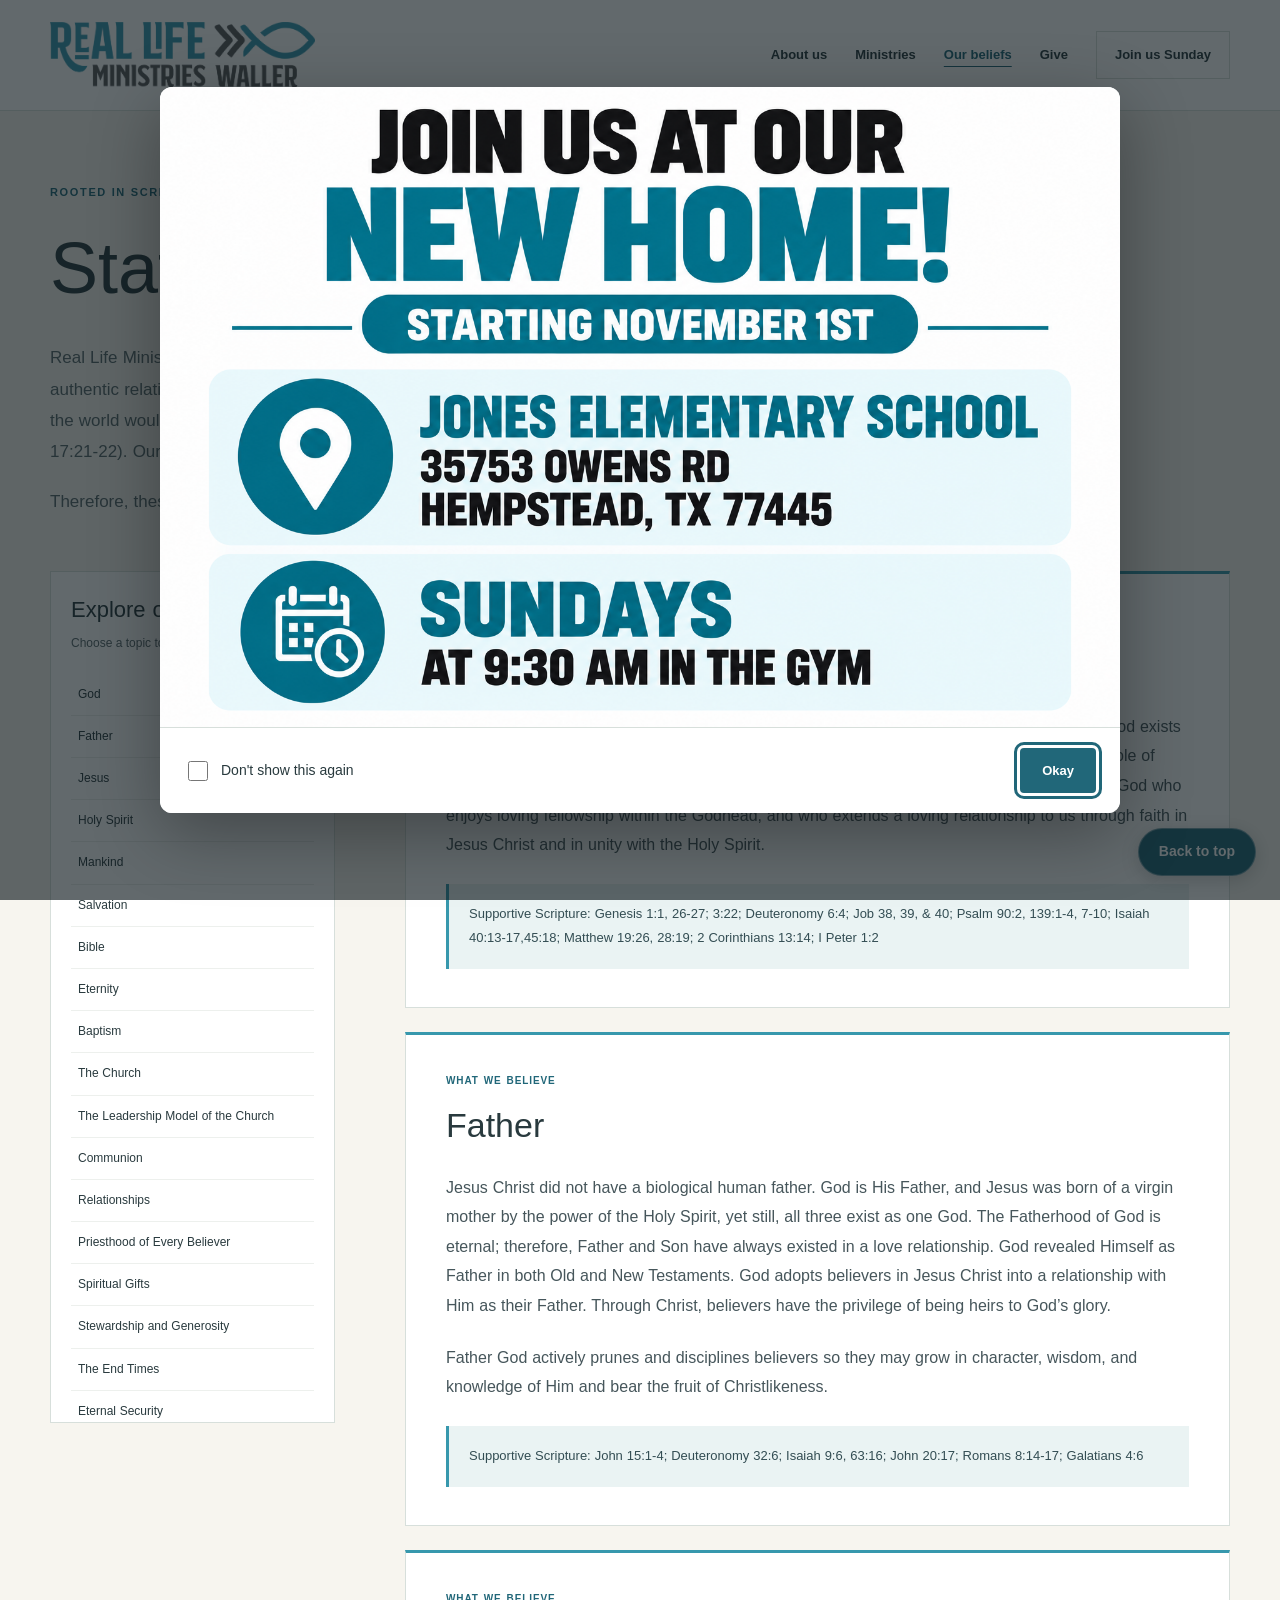
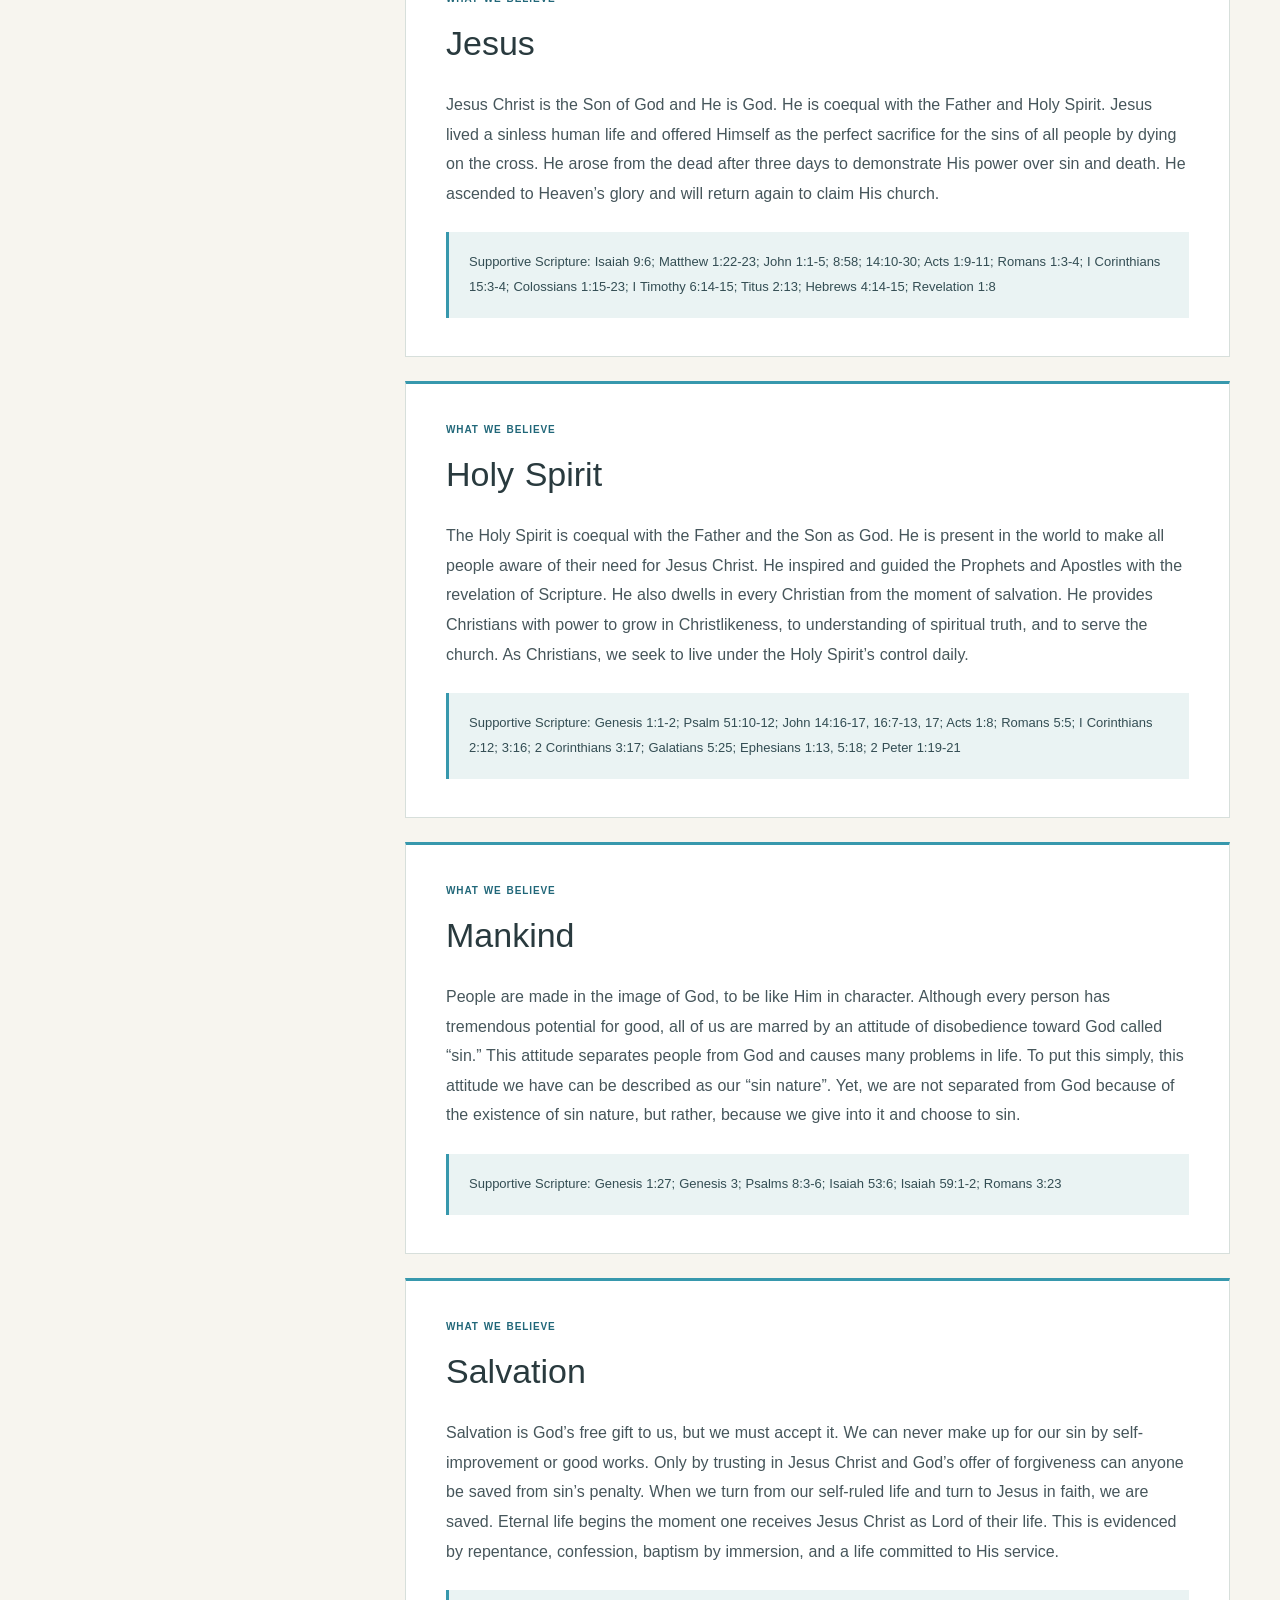
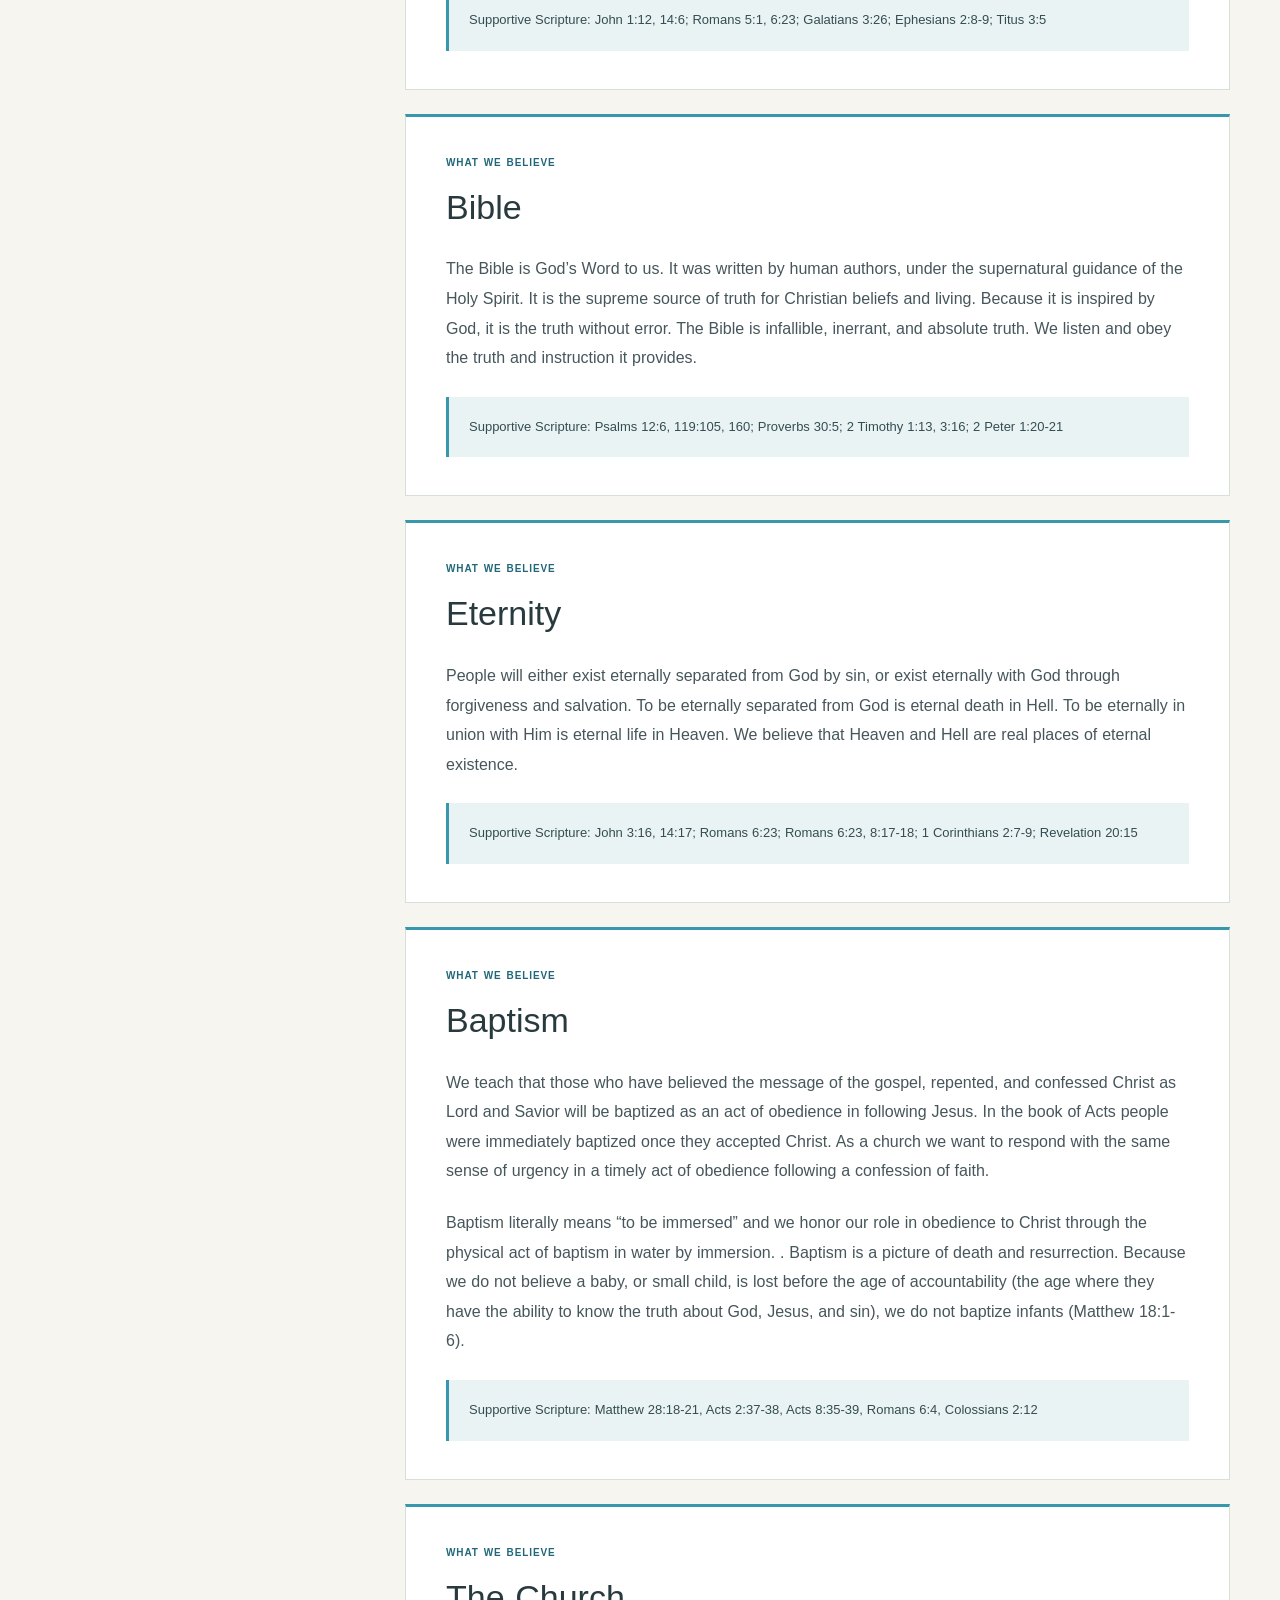
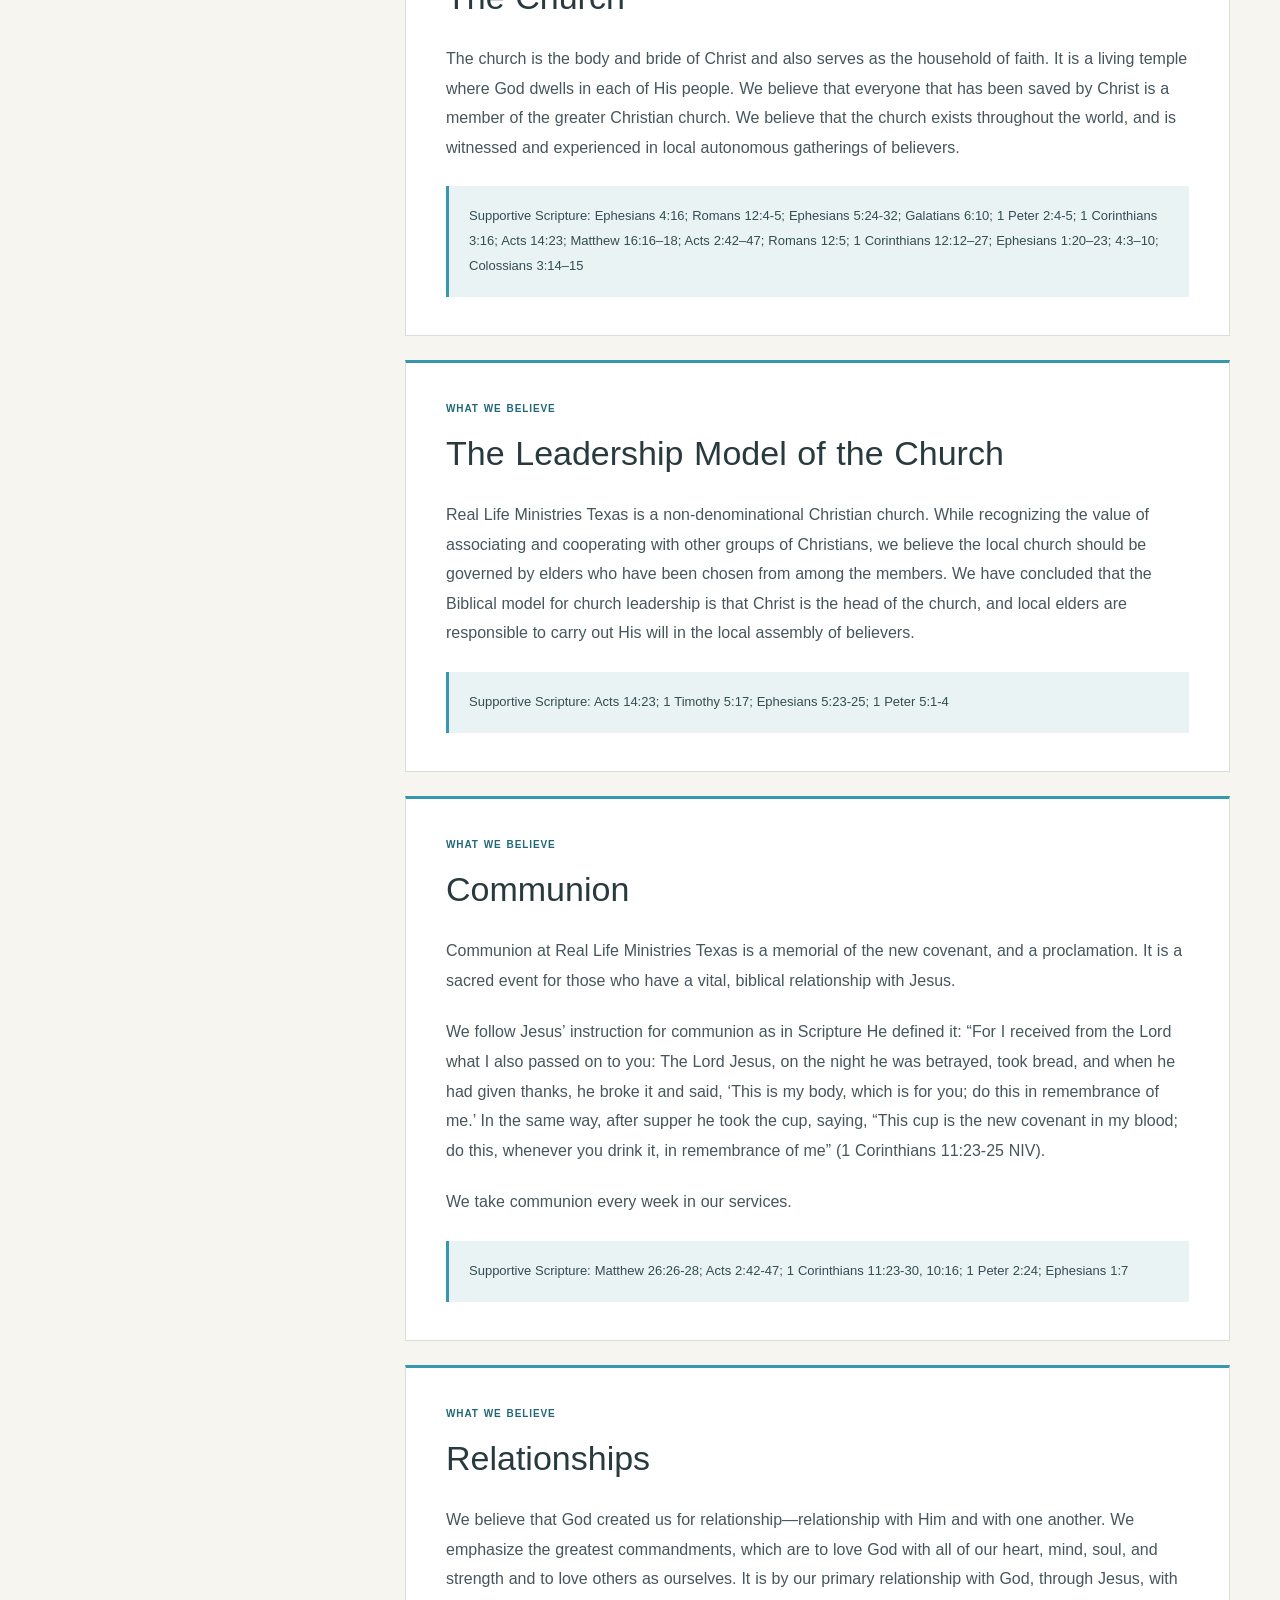
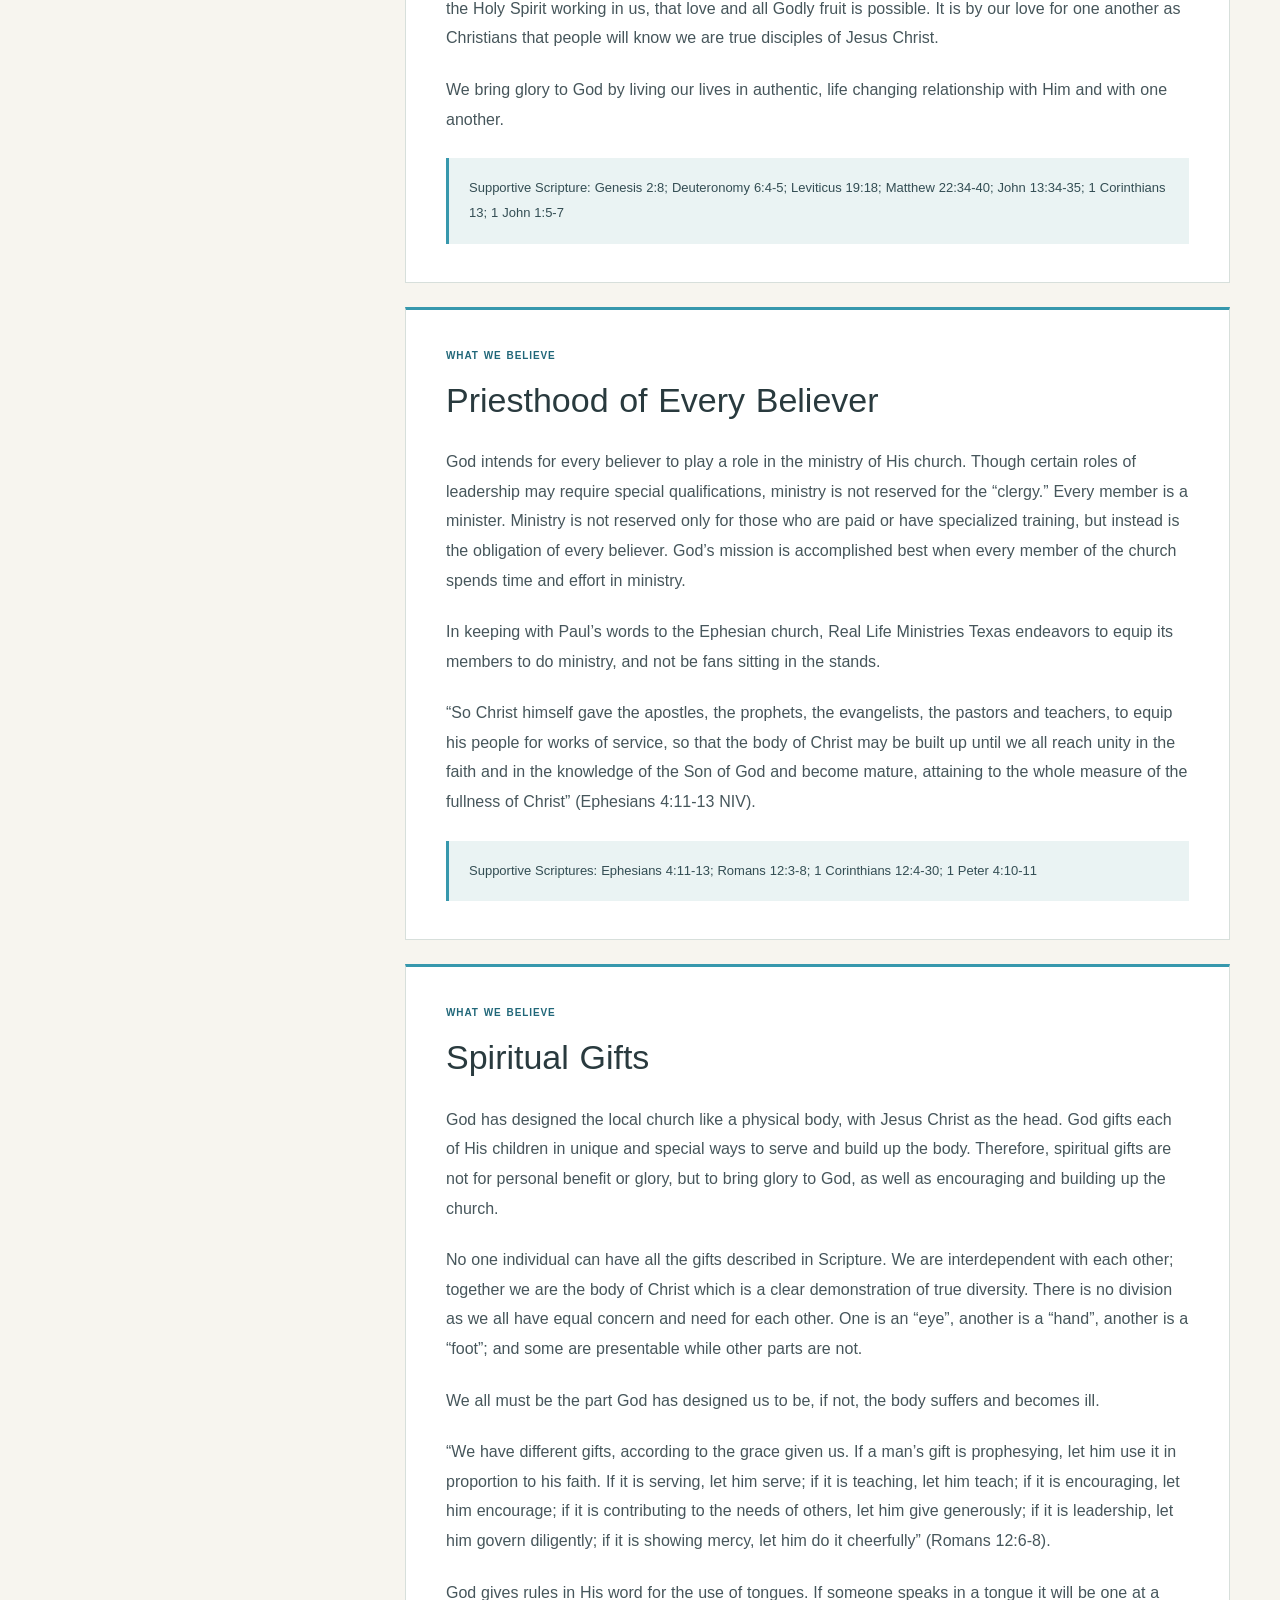
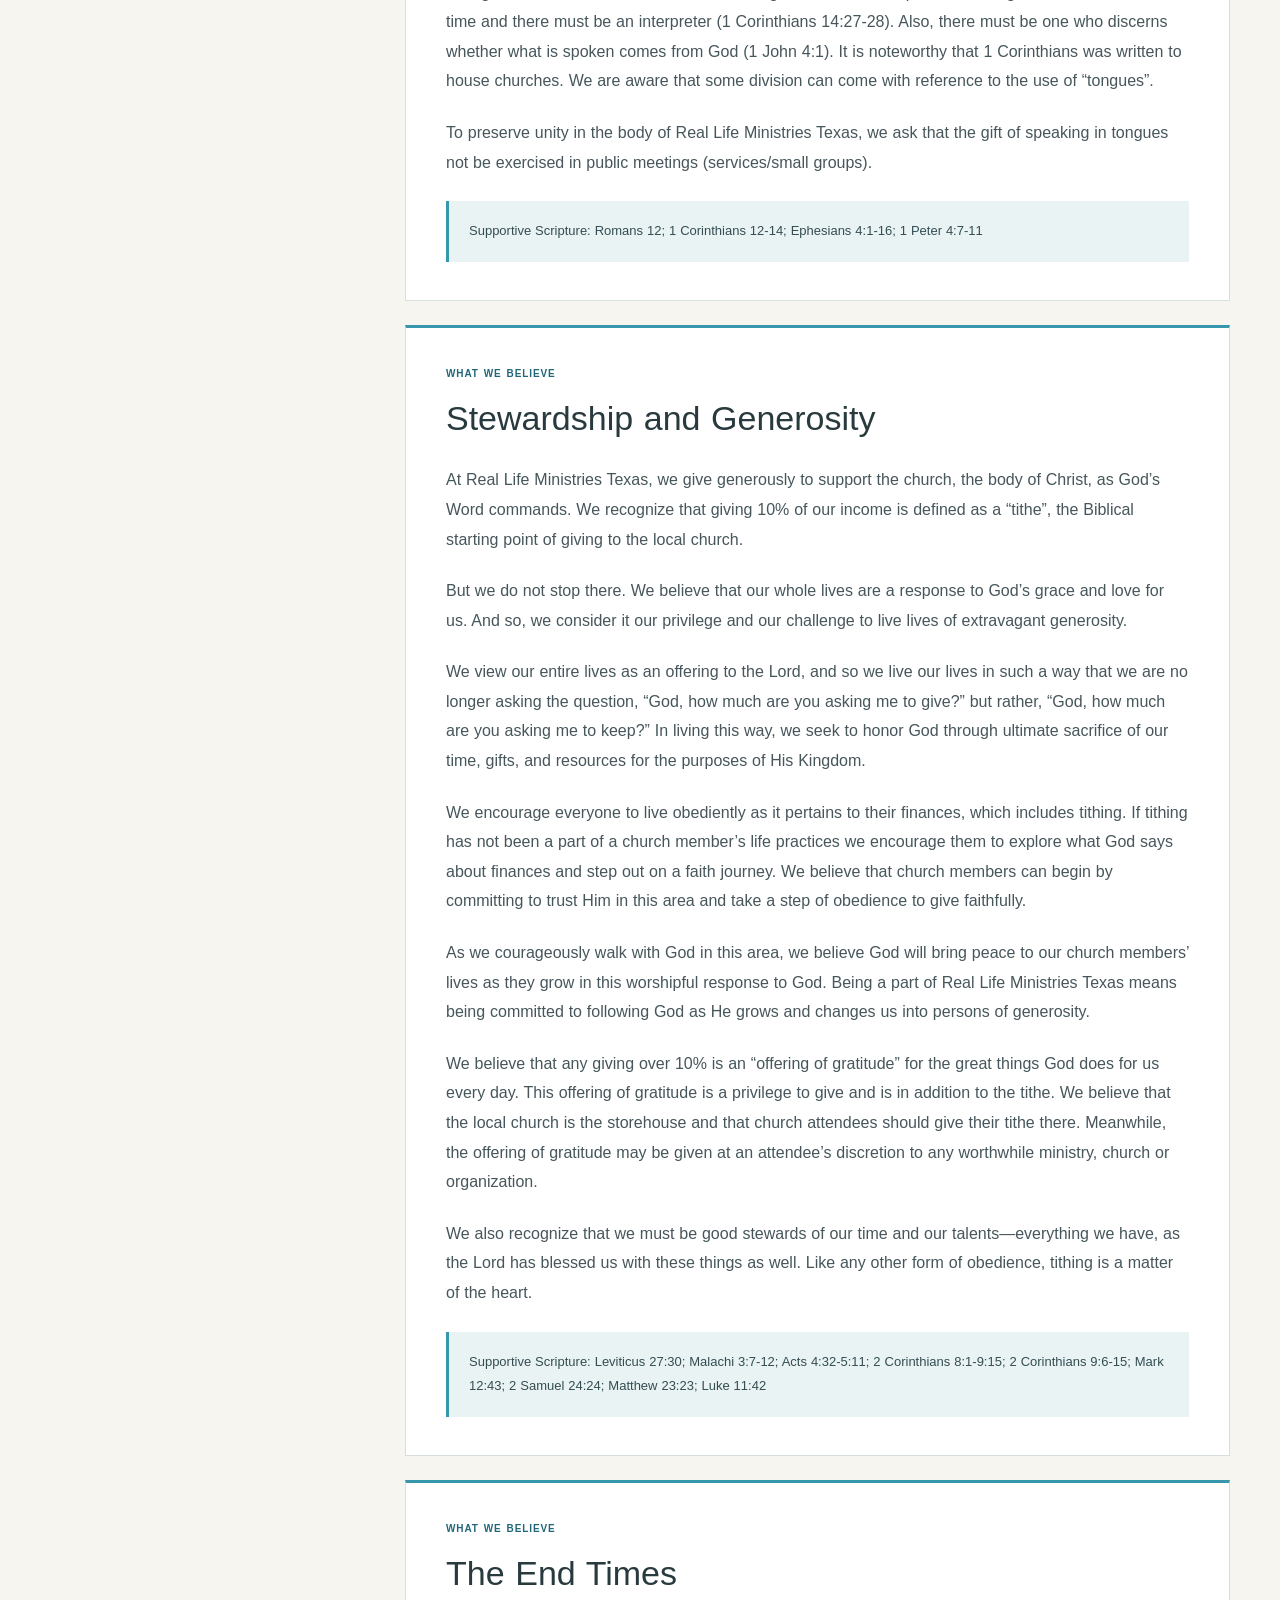
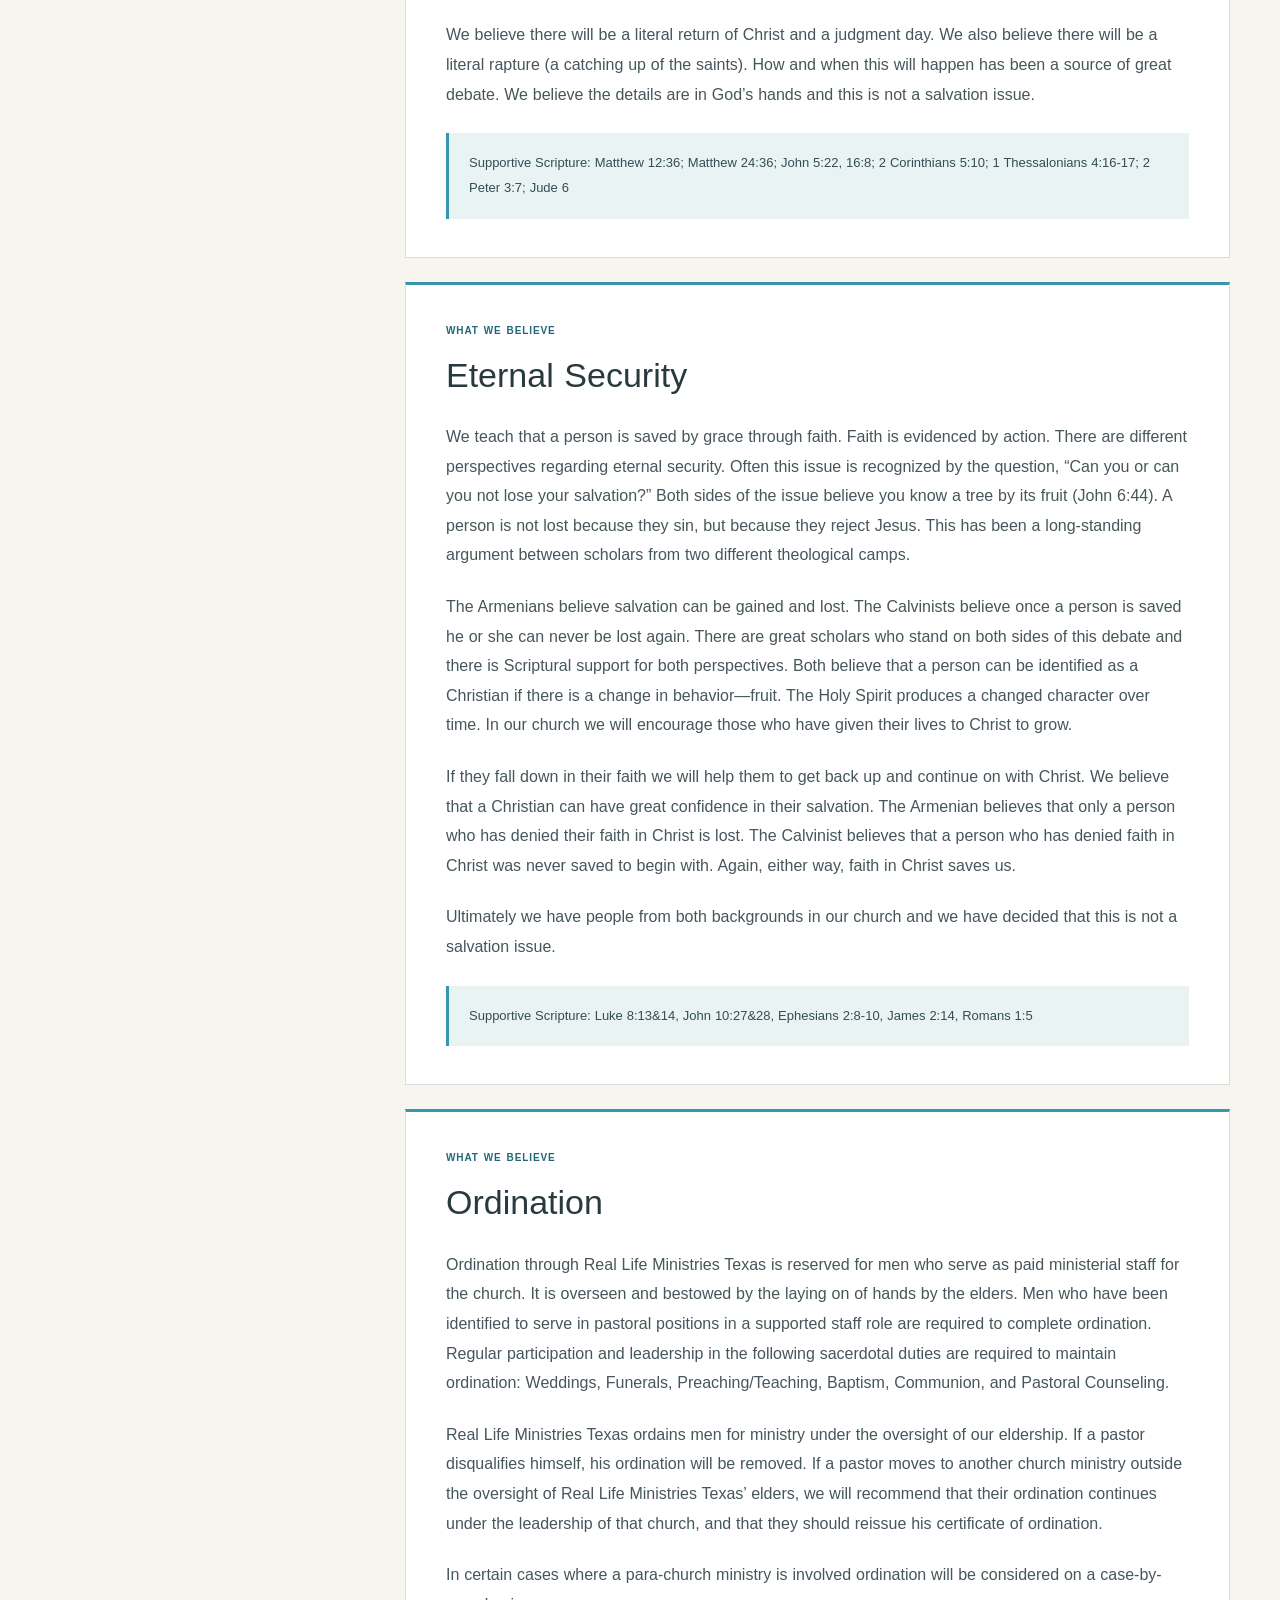
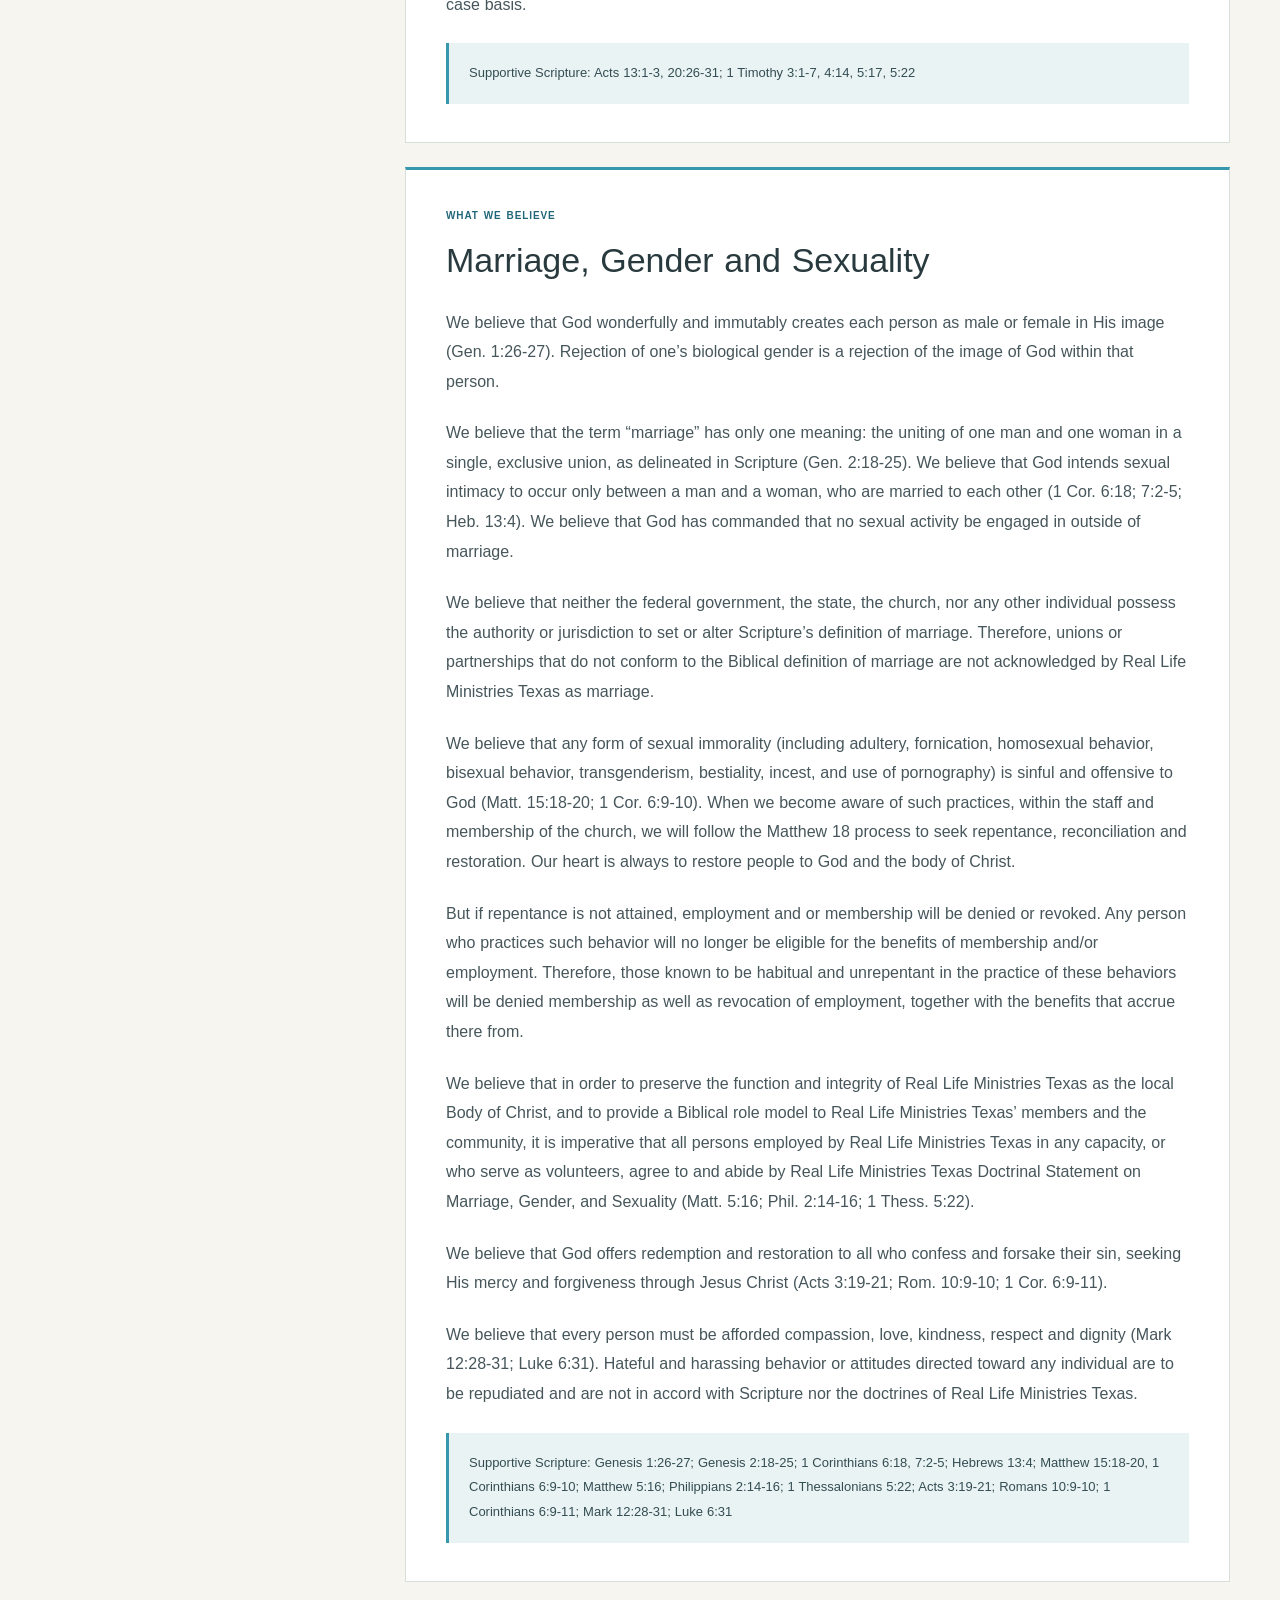
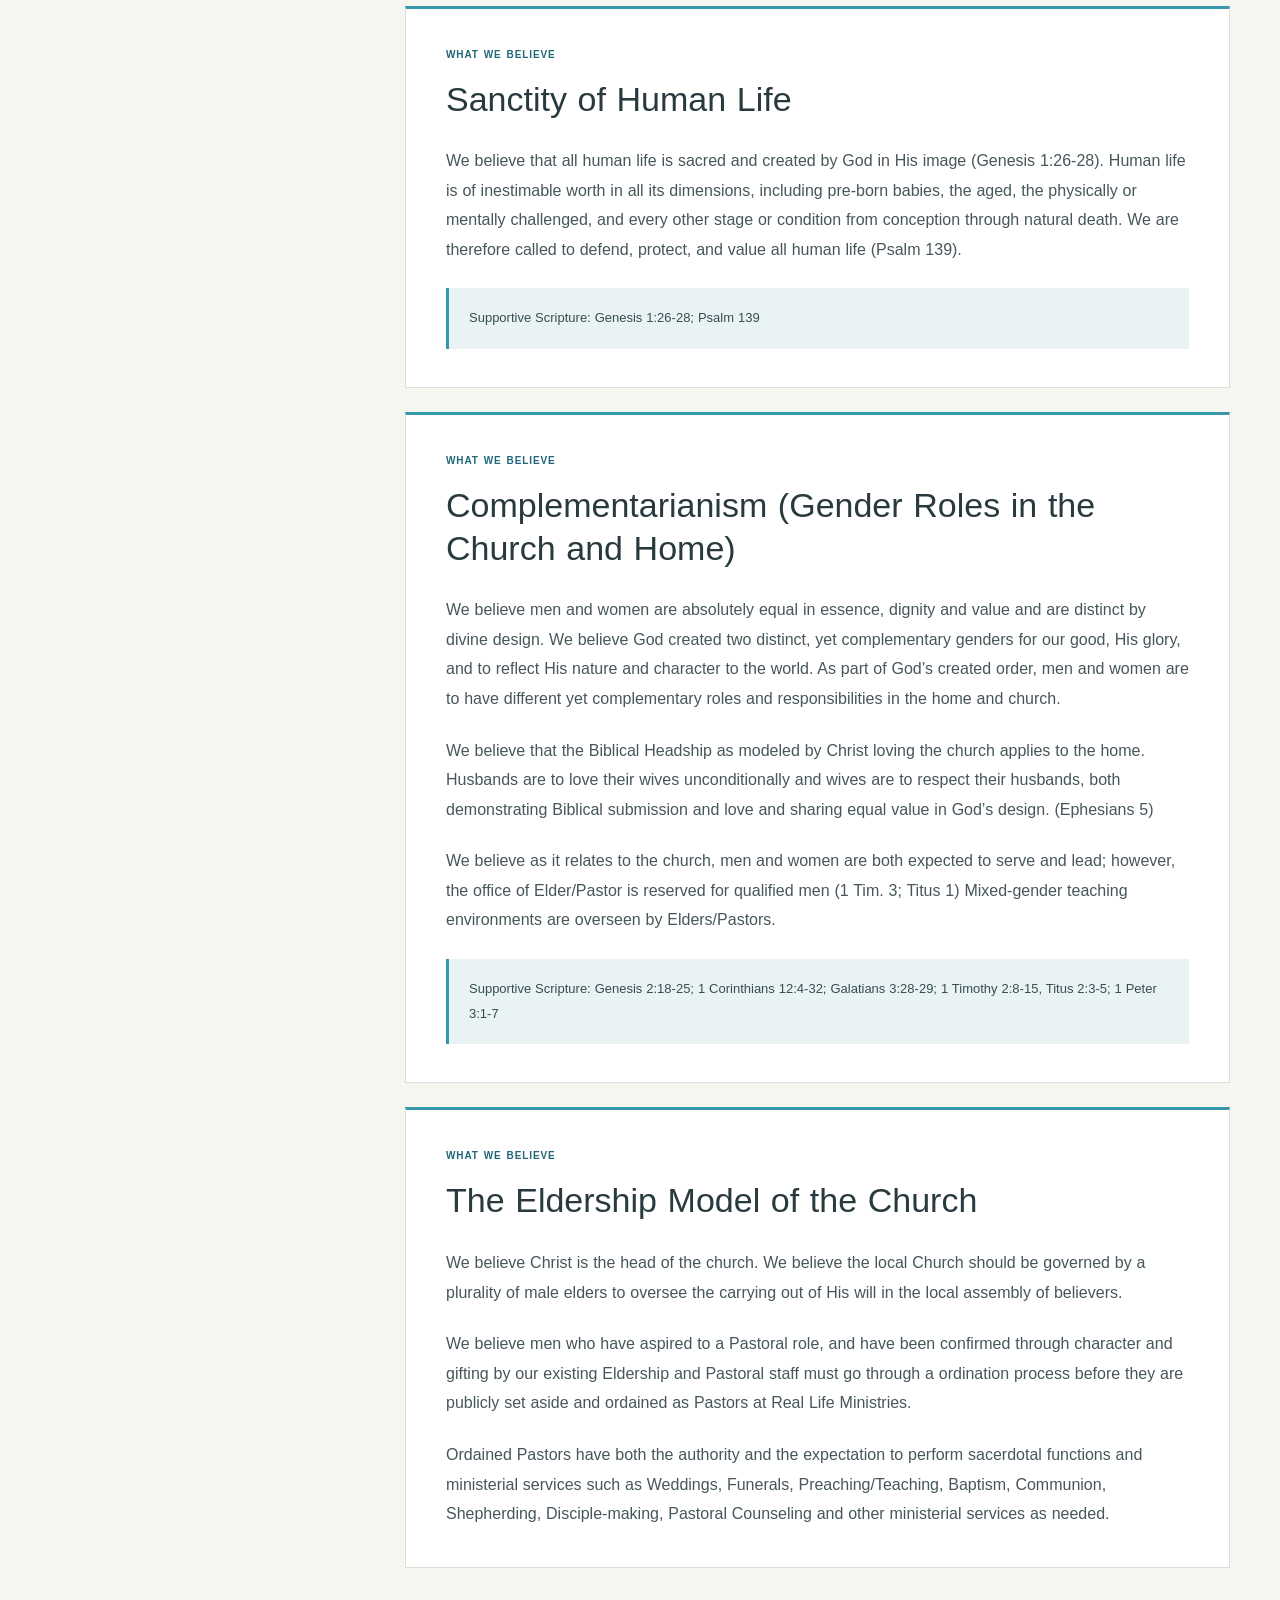
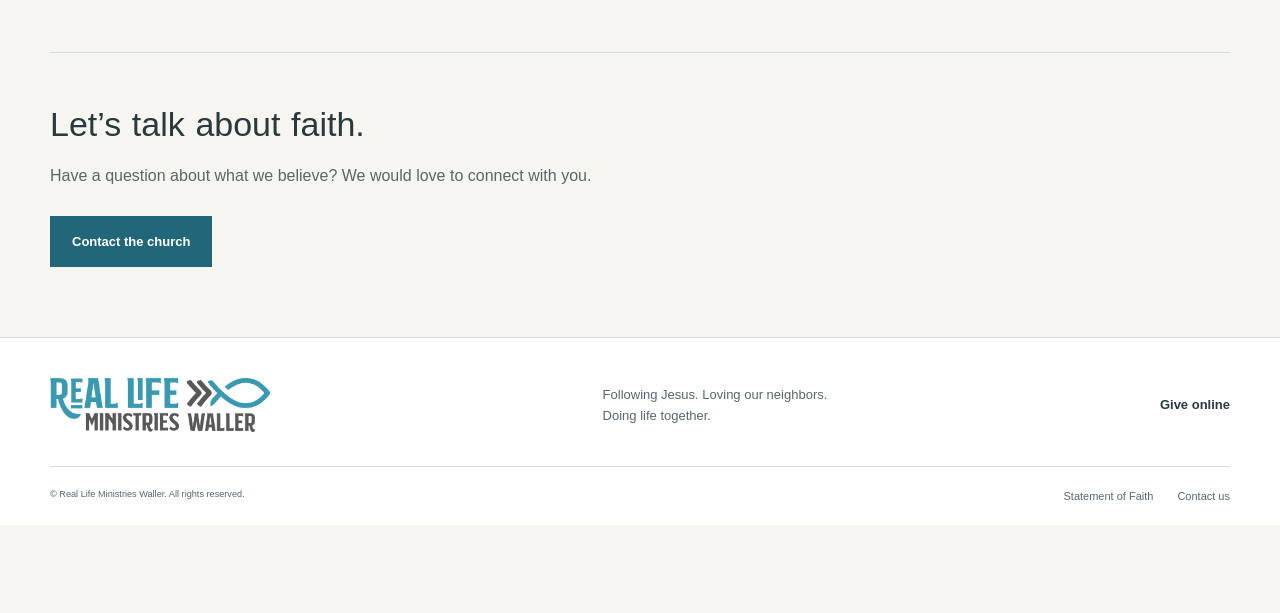
==== commit 00de345d: "Add accessible welcome splash with optional persistent dismissal" ====
--- a/faith.html
+++ b/faith.html
@@ -1,5 +1,5 @@
 <!doctype html>
-<html lang="en"><head><meta charset="utf-8"><meta name="viewport" content="width=device-width, initial-scale=1"><meta name="description" content="Explore the Statement of Faith of Real Life Ministries Waller, with topic navigation and supporting Scripture."><meta name="theme-color" content="#3798ad"><title>Statement of Faith | Real Life Ministries Waller</title><link rel="stylesheet" href="styles.css"></head>
+<html lang="en"><head><meta charset="utf-8"><meta name="viewport" content="width=device-width, initial-scale=1"><meta name="description" content="Explore the Statement of Faith of Real Life Ministries Waller, with topic navigation and supporting Scripture."><meta name="theme-color" content="#3798ad"><title>Statement of Faith | Real Life Ministries Waller</title><link rel="stylesheet" href="styles.css"><script src="welcome-splash.js" defer></script></head>
 <body class="faith-page"><a class="skip-link" href="#main">Skip to content</a><header class="site-header" id="page-top" tabindex="-1">
     <div class="container header-inner">
       <a class="brand" href="index.html#" aria-label="Real Life Ministries Waller home"><img src="assets/waller-logo.png" alt="Real Life Ministries Waller" width="2702" height="666"></a>
--- a/styles.css
+++ b/styles.css
@@ -1,3 +1,13 @@
+/* Native dialog provides focus containment, Escape dismissal and inert background. */
+.welcome-splash{width:min(960px,calc(100% - 32px));max-height:calc(100vh - 32px);max-height:calc(100dvh - 32px);padding:0;border:0;border-radius:12px;background:var(--white);color:var(--ink);overflow:auto;box-shadow:0 20px 70px #0005}
+.welcome-splash::backdrop{background:rgb(15 26 30 / 65%)}
+.welcome-splash-image{width:100%;height:auto}
+.welcome-splash-controls{display:flex;align-items:center;justify-content:space-between;gap:20px;padding:20px 24px;position:sticky;bottom:0;background:var(--white);border-top:1px solid var(--line)}
+.welcome-splash-preference{display:flex;align-items:center;gap:10px;cursor:pointer;font-size:14px;min-height:44px}
+.welcome-splash-preference input{width:20px;height:20px;flex-shrink:0;accent-color:var(--deep)}
+.welcome-splash button{border:0;border-radius:4px;font-family:inherit;cursor:pointer;min-height:44px}
+.welcome-splash :focus-visible{outline:3px solid var(--deep);outline-offset:3px}
+@media(max-width:420px){.welcome-splash-controls{padding:12px;gap:12px;flex-wrap:wrap}.welcome-splash button{flex-grow:1;justify-content:center}}
 /* Brand: logo teal, deep teal, charcoal, warm ivory, and pale sky. */
 :root{--teal:#3798ad;--deep:#216779;--ink:#293a3e;--muted:#57676b;--cream:#f7f5ef;--sky:#eaf3f3;--line:#d7dfdb;--white:#fff;--max:1180px}
 *{box-sizing:border-box}html{scroll-behavior:smooth;scroll-padding-top:30px}body{margin:0;color:var(--ink);background:var(--cream);font-family:Arial,Helvetica,sans-serif;font-size:16px;line-height:1.65}a{color:inherit;text-decoration:none}a:hover{text-decoration:underline;text-underline-offset:5px}a:focus-visible{outline:3px solid var(--deep);outline-offset:6px}img{display:block;max-width:100%;height:auto}h1,h2,h3,p{margin:0}h1,h2,h3{line-height:1.08;font-weight:500;letter-spacing:-.045em}h2{font-size:clamp(34px,4vw,50px)}h3{font-size:28px}p+p{margin-top:18px}.container{width:min(var(--max),calc(100% - 96px));margin-inline:auto}.section{padding:94px 0}.eyebrow,.category,.detail-label{font-size:11px;font-weight:700;letter-spacing:.15em}.eyebrow{margin-bottom:22px;color:var(--deep)}.skip-link{position:absolute;left:20px;top:-100px;padding:12px;background:white;z-index:10}.skip-link:focus{top:10px}
